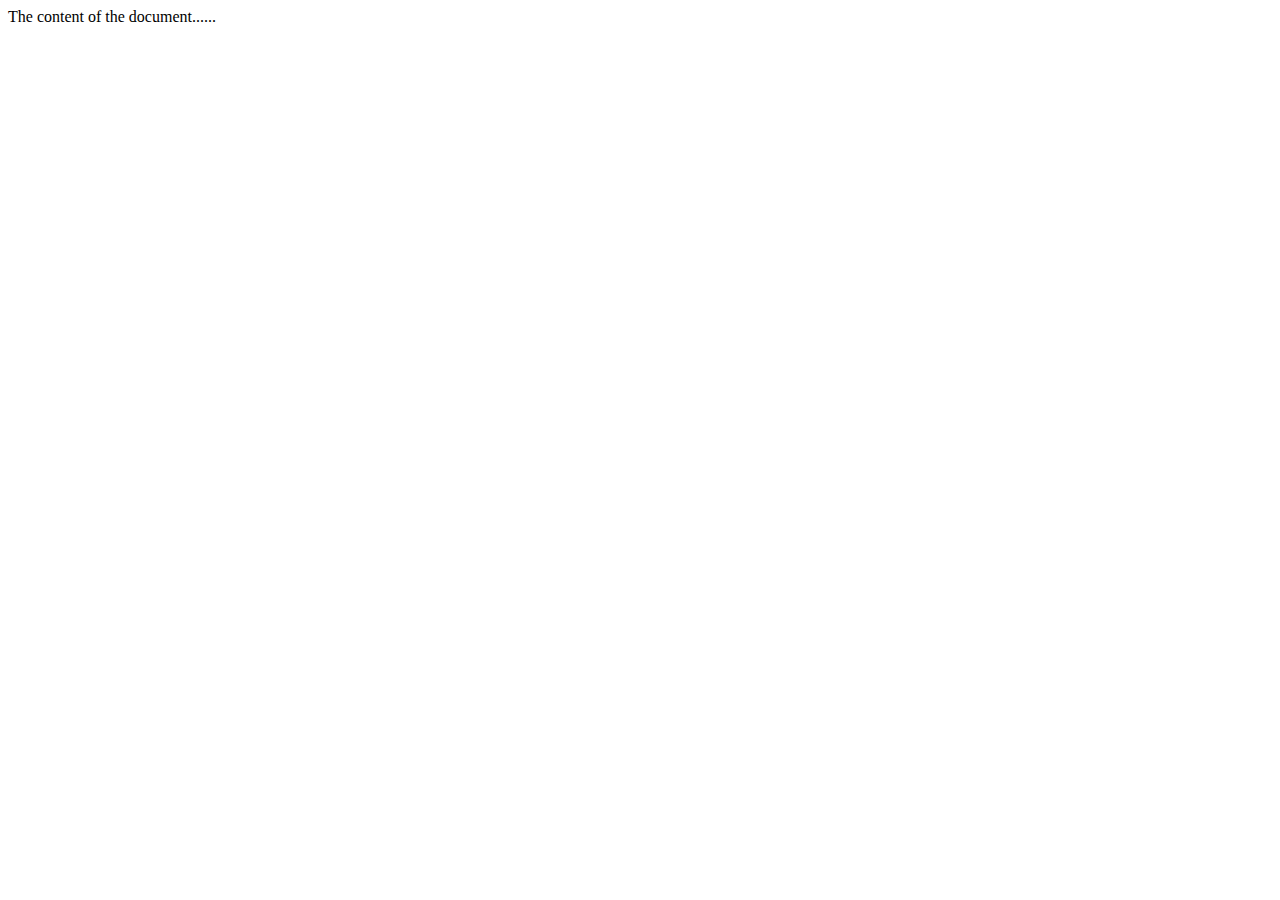
==== index.html @ 7baa1ba3 "initial commit testing" ====
<!DOCTYPE html>
<html>
<head>
  <title>Howard's Donuts & Deli | Under Construction</title>
</head>

<link href="https://cdn.jsdelivr.net/npm/bootstrap@5.0.0-beta3/dist/css/bootstrap.min.css" rel="stylesheet" integrity="sha384-eOJMYsd53ii+scO/bJGFsiCZc+5NDVN2yr8+0RDqr0Ql0h+rP48ckxlpbzKgwra6" crossorigin="anonymous">

<body>

The content of the document......

</body>
</html>
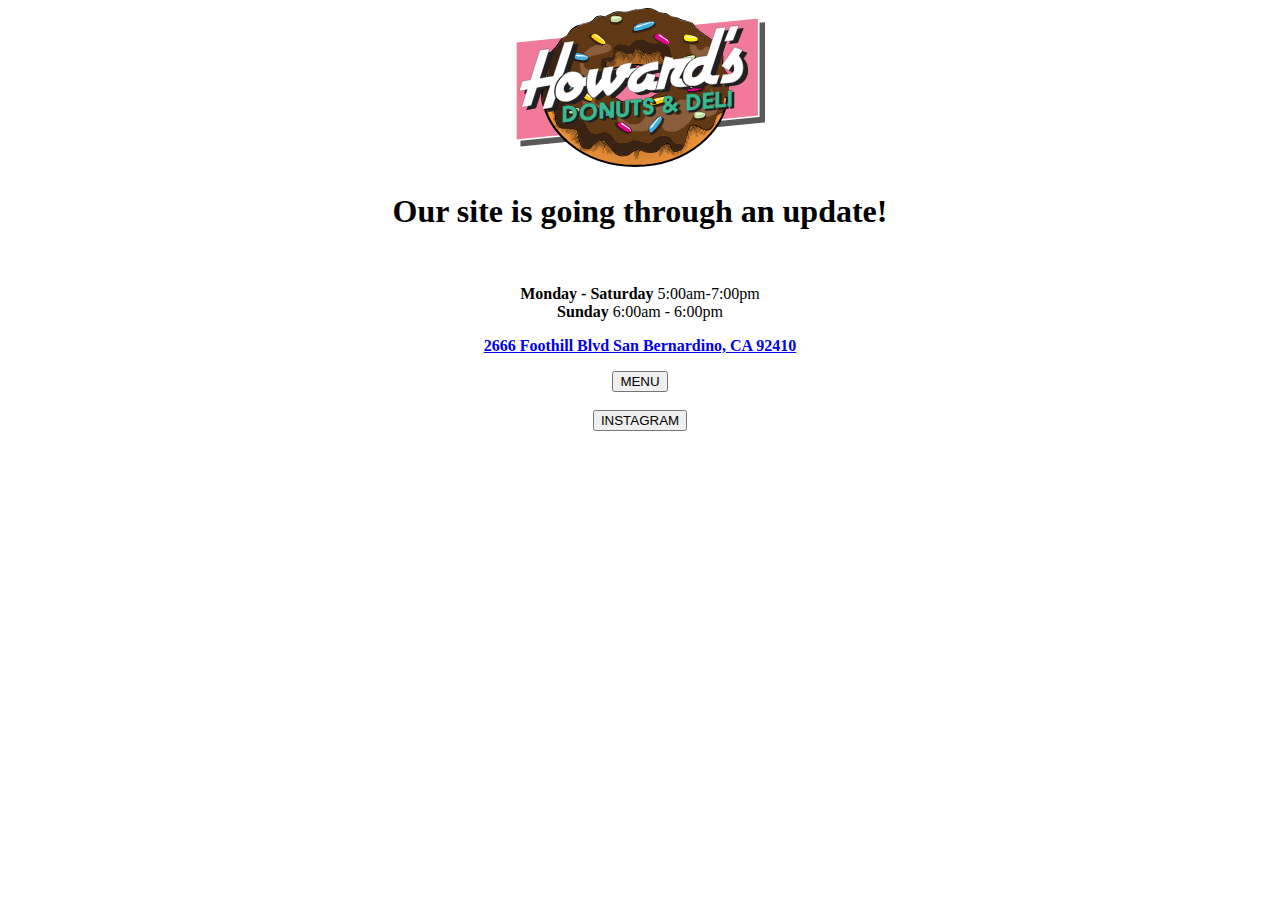
==== commit 0067c33e: "update address link" ====
--- a/index.html
+++ b/index.html
@@ -6,9 +6,28 @@
 
 <link href="https://cdn.jsdelivr.net/npm/bootstrap@5.0.0-beta3/dist/css/bootstrap.min.css" rel="stylesheet" integrity="sha384-eOJMYsd53ii+scO/bJGFsiCZc+5NDVN2yr8+0RDqr0Ql0h+rP48ckxlpbzKgwra6" crossorigin="anonymous">
 
+<style>
+  .splash {
+    text-align: center;
+  }
+</style>
+
 <body>
-
-The content of the document......
+  <div class="container">
+    <div class="row justify-content-center">
+      <div class="col-lg-12 splash">
+        <div><img src="logo.svg" width="250"></div>
+        <h1>Our site is going through an update!</h1>
+        <br/>
+        <p><strong>Monday - Saturday</strong> 5:00am-7:00pm<br/>
+          <strong>Sunday</strong> 6:00am - 6:00pm</p>
+        <a href="https://goo.gl/maps/qXYQBHo22Kcp5dLM7" target="_blank"><p><strong>2666 Foothill Blvd</strong>
+        <strong>San Bernardino, CA 92410</strong></p></a>
+        <a href="/menu"><button class="menu" href="/menu">MENU</button></a><br/><br/>
+        <a href="https://www.instagram.com/howardsdonutsdeli/" target="_blank"><button class="instagram">INSTAGRAM</button></a>
+      </div>
+    </div>
+  </div>
 
 </body>
 </html>
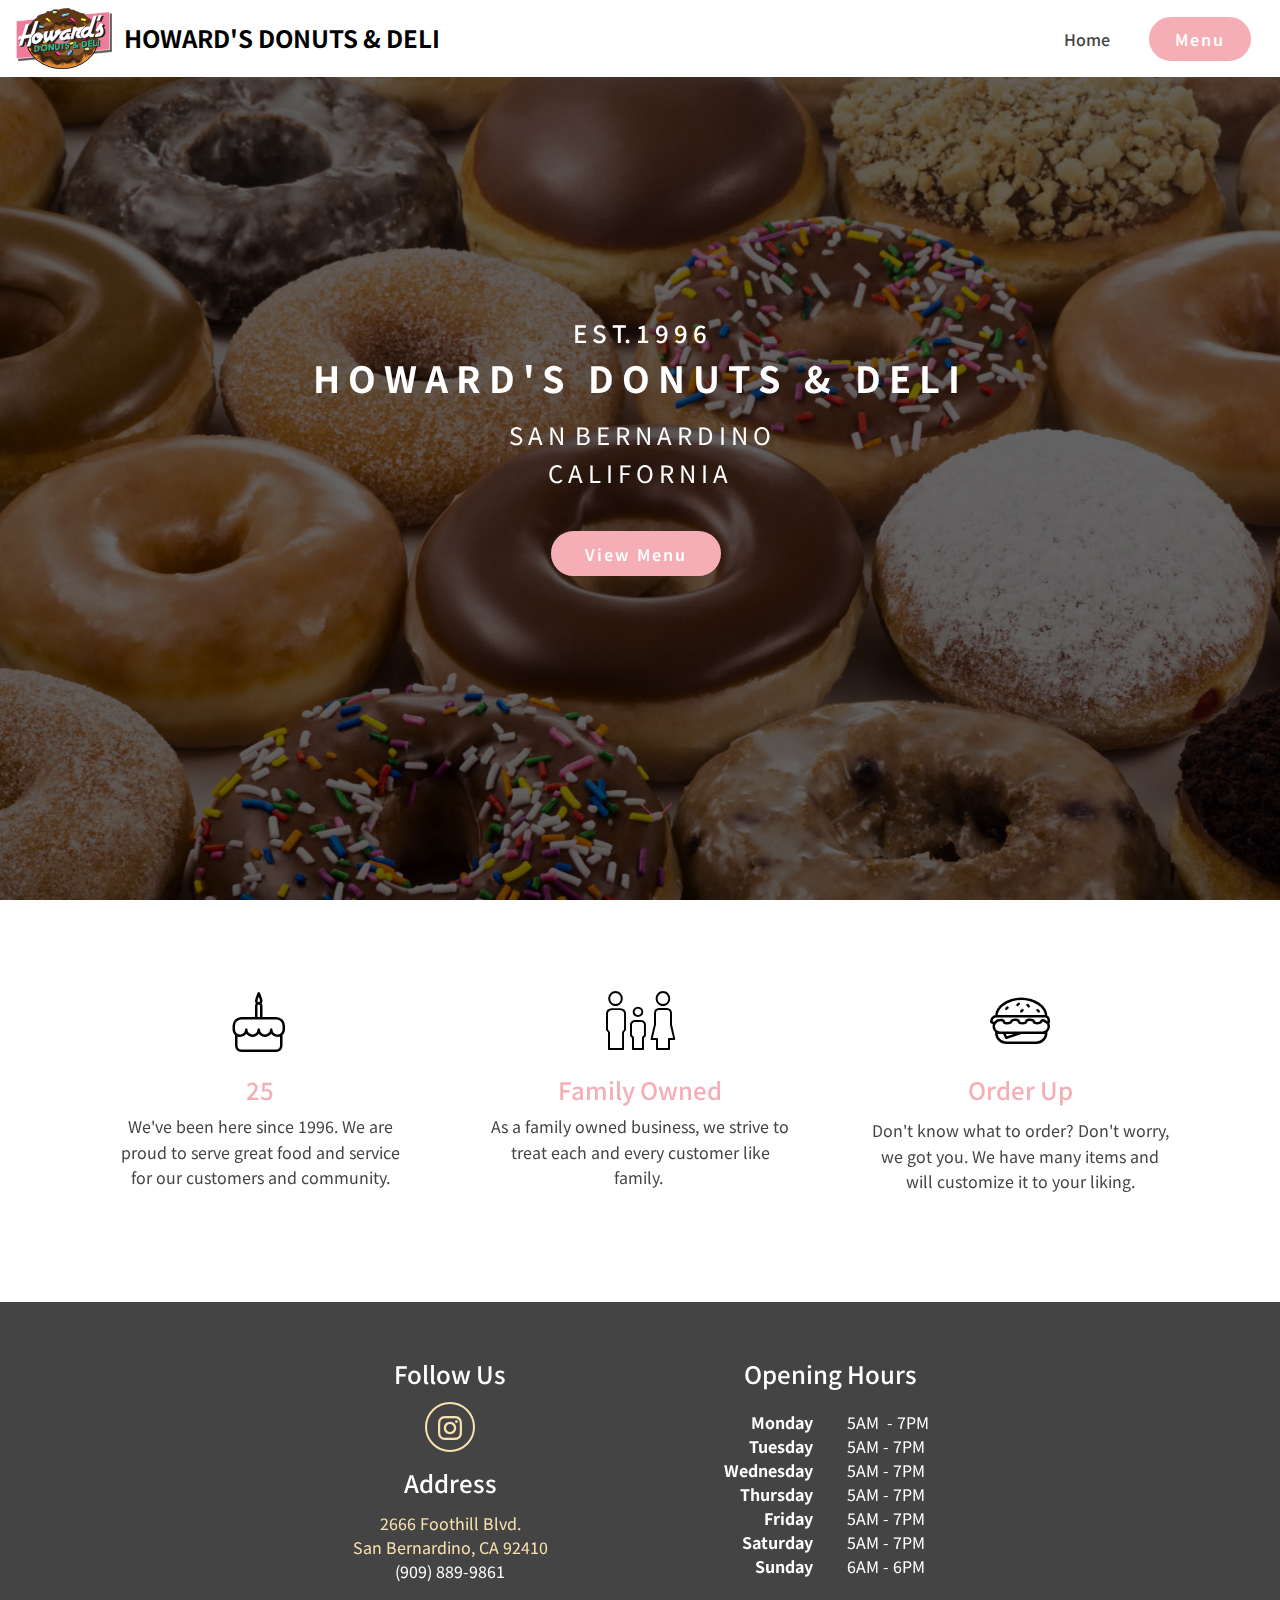
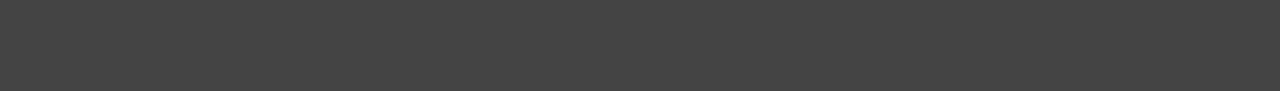
==== commit 38d357e3: "new site update" ====
--- a/index.html
+++ b/index.html
@@ -1,33 +1,224 @@
 <!DOCTYPE html>
-<html>
+<html  >
 <head>
-  <title>Howard's Donuts & Deli | Under Construction</title>
+  
+  <meta charset="UTF-8">
+  <meta http-equiv="X-UA-Compatible" content="IE=edge">
+  
+  <meta name="twitter:card" content="summary_large_image"/>
+  <meta name="twitter:image:src" content="assets/images/index-meta.svg">
+  <meta property="og:image" content="assets/images/index-meta.svg">
+  <meta name="twitter:title" content="Home">
+  <meta name="viewport" content="width=device-width, initial-scale=1, minimum-scale=1">
+  <link rel="shortcut icon" href="assets/images/logo-redesign.svg" type="image/x-icon">
+  <meta name="description" content="">
+  
+  
+  <title>Home</title>
+  <link rel="stylesheet" href="assets/web/assets/mobirise-icons/mobirise-icons.css">
+  <link rel="stylesheet" href="assets/icons-mind/style.css">
+  <link rel="stylesheet" href="assets/icon54/style.css">
+  <link rel="stylesheet" href="assets/icon54-v4/style.css">
+  <link rel="stylesheet" href="assets/tether/tether.min.css">
+  <link rel="stylesheet" href="assets/bootstrap/css/bootstrap.min.css">
+  <link rel="stylesheet" href="assets/bootstrap/css/bootstrap-grid.min.css">
+  <link rel="stylesheet" href="assets/bootstrap/css/bootstrap-reboot.min.css">
+  <link rel="stylesheet" href="assets/dropdown/css/style.css">
+  <link rel="stylesheet" href="assets/socicon/css/styles.css">
+  <link rel="stylesheet" href="assets/theme/css/style.css">
+  <link rel="preload" href="https://fonts.googleapis.com/css?family=Noto+Sans+JP:100,300,400,500,700,900&display=swap" as="style" onload="this.onload=null;this.rel='stylesheet'">
+  <noscript><link rel="stylesheet" href="https://fonts.googleapis.com/css?family=Noto+Sans+JP:100,300,400,500,700,900&display=swap"></noscript>
+  <link rel="preload" as="style" href="assets/mobirise/css/mbr-additional.css"><link rel="stylesheet" href="assets/mobirise/css/mbr-additional.css" type="text/css">
+  
+  
+  
+  
 </head>
-
-<link href="https://cdn.jsdelivr.net/npm/bootstrap@5.0.0-beta3/dist/css/bootstrap.min.css" rel="stylesheet" integrity="sha384-eOJMYsd53ii+scO/bJGFsiCZc+5NDVN2yr8+0RDqr0Ql0h+rP48ckxlpbzKgwra6" crossorigin="anonymous">
-
-<style>
-  .splash {
-    text-align: center;
-  }
-</style>
-
 <body>
-  <div class="container">
-    <div class="row justify-content-center">
-      <div class="col-lg-12 splash">
-        <div><img src="logo.svg" width="250"></div>
-        <h1>Our site is going through an update!</h1>
-        <br/>
-        <p><strong>Monday - Saturday</strong> 5:00am-7:00pm<br/>
-          <strong>Sunday</strong> 6:00am - 6:00pm</p>
-        <a href="https://goo.gl/maps/qXYQBHo22Kcp5dLM7" target="_blank"><p><strong>2666 Foothill Blvd</strong>
-        <strong>San Bernardino, CA 92410</strong></p></a>
-        <a href="/menu"><button class="menu" href="/menu">MENU</button></a><br/><br/>
-        <a href="https://www.instagram.com/howardsdonutsdeli/" target="_blank"><button class="instagram">INSTAGRAM</button></a>
+  
+  <section class="menu cid-svVYgvKN3f" once="menu" id="menu3-8">
+
+    
+    
+
+    <nav class="navbar navbar-dropdown navbar-fixed-top navbar-expand-lg">
+        <div class="navbar-brand">
+            <span class="navbar-logo">
+                
+                    <img src="assets/images/logo-redesign.svg" alt="Howard's Donuts &amp; Deli" style="height: 3.8rem;">
+                
+            </span>
+            <span class="navbar-caption-wrap"><a class="navbar-caption text-black display-5" href="#">HOWARD'S DONUTS &amp; DELI</a></span>
+        </div>
+        <button class="navbar-toggler" type="button" data-toggle="collapse" data-target="#navbarSupportedContent" aria-controls="navbarNavAltMarkup" aria-expanded="false" aria-label="Toggle navigation">
+            <div class="hamburger">
+                <span></span>
+                <span></span>
+                <span></span>
+                <span></span>
+            </div>
+        </button>
+      <div class="collapse navbar-collapse" id="navbarSupportedContent">
+            <ul class="navbar-nav nav-dropdown" data-app-modern-menu="true"><li class="nav-item">
+                    <a class="nav-link link text-danger display-4" href="index.html">Home</a>
+                </li></ul>
+            
+            <div class="navbar-buttons mbr-section-btn"><a class="btn btn-sm btn-secondary display-7" href="menu.html">Menu</a></div>
       </div>
-    </div>
-  </div>
-
+    </nav>
+</section>
+
+<section class="header2 cid-svVXpDPGCW mbr-fullscreen mbr-parallax-background" id="header2-0">
+
+    
+
+    <div class="mbr-overlay" style="opacity: 0.6;">
+    </div>
+
+    <div class="container">
+        <div class="row justify-content-center">
+            <div class="media-container-column mbr-black col-md-10">
+                <h2 class="mbr-section-subtitle align-center mbr-fonts-style display-5">E S T.  1 9 9 6</h2>
+                <h1 class="mbr-section-title align-center pb-2 mbr-fonts-style mbr-bold display-1">HOWARD'S DONUTS &amp; DELI</h1>
+                
+                <p class="mbr-text align-center pb-3 mbr-fonts-style display-5">S A N&nbsp; B E R N A R D I N O <br>C A L I F O R N I A&nbsp;</p>
+                <div class="mbr-section-btn align-center"><a class="btn btn-md btn-secondary display-4" href="menu.html">View Menu</a></div>
+            </div>
+        </div>
+    </div>
+    <div class="mbr-arrow hidden-sm-down" aria-hidden="true">
+        <a href="#next">
+            <i class="mbri-arrow-down mbr-iconfont"></i>
+        </a>
+    </div>
+</section>
+
+<section class="features7 cid-svVXx9VW42" id="features7-1">
+    
+    
+
+    
+    <div class="container">
+        <div class="row justify-content-center">
+            <div class="card p-3 col-sm-12 col-md-6 align-center col-lg-4">
+                <div class="mx-4">
+                    <div class="card-img pb-4">
+                        <span class="mbr-iconfont icon54-v4-birthday-cake-1"></span>
+                    </div>
+                    <div class="card-box">
+                        <h4 class="card-title mbr-fonts-style display-5">
+                            25</h4>
+                        <p class="mbr-text mbr-fonts-style display-7">We've been here since 1996. We are proud to serve great food and service for our customers and community.</p>
+                    </div>
+                </div>
+            </div>
+
+            <div class="card p-3 col-sm-12 col-md-6 align-center col-lg-4">
+                <div class="mx-4">
+                    <div class="card-img pb-4">
+                        <span class="mbr-iconfont imind-family-sign"></span>
+                    </div>
+                    <div class="card-box">
+                        <h4 class="card-title mbr-fonts-style display-5">
+                            Family Owned</h4>
+                        <p class="mbr-text mbr-fonts-style display-7">
+                           As a family owned business, we strive to treat each and every customer like family.&nbsp;</p>
+                    </div>
+                </div>
+            </div>
+
+            <div class="card p-3 col-sm-12 col-md-6 align-center col-lg-4">
+                <div class="mx-4">
+                    <div class="card-img pb-4">
+                        <span class="mbr-iconfont icon54-v1-hamburger"></span>
+                    </div>
+                    <div class="card-box">
+                        <h4 class="card-title mbr-fonts-style display-5"><p>Order Up</p></h4>
+                        <p class="mbr-text mbr-fonts-style display-7">Don't know what to order? Don't worry, we got you. We have many items and will customize it to your liking.</p>
+                    </div>
+                </div>
+            </div>
+
+            
+
+            
+
+            
+        </div>
+    </div>
+</section>
+
+<section class="cid-sX5WDbgzDq" id="footer4-h">
+
+    
+
+    
+
+    <div class="container">
+        <div class="row content justify-content-center align-items-start mbr-white">
+            <div class="col-12 col-md-6 col-lg-4 pb-3">
+                
+                <div class="social-list pb-3 align-center">
+                    <h3 class="follow-title mbr-fonts-style pb-2 align-center display-5">Follow Us</h3>
+                    <div class="soc-item">
+                        <a href="https://instagram.com/howardsdonutsdeli" target="_blank">
+                            <span class="mbr-iconfont mbr-iconfont-social socicon-instagram socicon"></span>
+                        </a>
+                    </div>
+                    
+                    
+                    
+                    
+                    
+                </div>
+                <div class="address">
+                    <h3 class="address-title mbr-fonts-style pb-2 align-center display-5">Address</h3>
+                    <p class="address-block mbr-fonts-style pb-3 align-center display-7"><a href="https://goo.gl/maps/SQbkkwFBY4kdre4r8" class="text-primary" target="_blank">2666 Foothill Blvd.
+</a><br><a href="https://goo.gl/maps/SQbkkwFBY4kdre4r8" class="text-primary" target="_blank">San Bernardino, CA 92410</a><br>(909) 889-9861</p>
+                </div>
+                
+            </div>
+            <div class="col-sm-12 col-md-6 col-lg-5 col-xl-4 opening-hours pb-3 align-center">
+                <h3 class="opening-hours-title pb-3 mbr-fonts-style align-center display-5">
+                    Opening Hours
+                </h3>
+                <div class="col-5 days-column mbr-fonts-style mbr-bold align-right display-7">
+                    <span>Monday</span>
+                    <span>Tuesday</span>
+                    <span>Wednesday</span>
+                    <span>Thursday</span>
+                    <span>Friday</span>
+                    <span>Saturday</span>
+                    <span>Sunday</span>
+                </div>
+                <div class="col-5 hours-column mbr-fonts-style align-left display-7">
+                    <span>5AM&nbsp; - 7PM</span>
+                    <span><span style="font-size: 1rem; display: inline !important;">5AM  - 7PM
+</span></span><span><span style="font-size: 1rem; display: inline !important;">5AM  - 7PM
+</span></span><span><span style="font-size: 1rem; display: inline !important;">5AM  - 7PM
+</span></span><span><span style="font-size: 1rem; display: inline !important;">5AM  - 7PM</span><br></span><span><span style="font-size: 1rem; display: inline !important;">5AM  - 7PM
+</span></span><span>6AM  - 6PM</span>
+                </div>
+            </div>
+            
+        </div>
+    </div>
+</section>
+
+
+<script src="assets/web/assets/jquery/jquery.min.js"></script>
+  <script src="assets/popper/popper.min.js"></script>
+  <script src="assets/tether/tether.min.js"></script>
+  <script src="assets/bootstrap/js/bootstrap.min.js"></script>
+  <script src="assets/smoothscroll/smooth-scroll.js"></script>
+  <script src="assets/parallax/jarallax.min.js"></script>
+  <script src="assets/dropdown/js/nav-dropdown.js"></script>
+  <script src="assets/dropdown/js/navbar-dropdown.js"></script>
+  <script src="assets/touch-swipe/jquery.touch-swipe.min.js"></script>
+  <script src="assets/theme/js/script.js"></script>
+  <script src="assets/formoid/formoid.min.js"></script>
+  
+  
+  
 </body>
-</html>
+</html>--- a/assets/web/assets/mobirise-icons/mobirise-icons.css
+++ b/assets/web/assets/mobirise-icons/mobirise-icons.css
@@ -0,0 +1,477 @@
+@font-face {
+  font-family: 'MobiriseIcons';
+  src:  url('mobirise-icons.eot?spat4u');
+  src:  url('mobirise-icons.eot?spat4u#iefix') format('embedded-opentype'),
+    url('mobirise-icons.ttf?spat4u') format('truetype'),
+    url('mobirise-icons.woff?spat4u') format('woff'),
+    url('mobirise-icons.svg?spat4u#MobiriseIcons') format('svg');
+  font-weight: normal;
+  font-style: normal;
+  font-display: swap;
+}
+
+[class^="mbri-"], [class*=" mbri-"] {
+  /* use !important to prevent issues with browser extensions that change fonts */
+  font-family: MobiriseIcons !important;
+  speak: none;
+  font-style: normal;
+  font-weight: normal;
+  font-variant: normal;
+  text-transform: none;
+  line-height: 1;
+
+  /* Better Font Rendering =========== */
+  -webkit-font-smoothing: antialiased;
+  -moz-osx-font-smoothing: grayscale;
+}
+
+.mbri-add-submenu:before {
+  content: "\e900";
+}
+.mbri-alert:before {
+  content: "\e901";
+}
+.mbri-align-center:before {
+  content: "\e902";
+}
+.mbri-align-justify:before {
+  content: "\e903";
+}
+.mbri-align-left:before {
+  content: "\e904";
+}
+.mbri-align-right:before {
+  content: "\e905";
+}
+.mbri-android:before {
+  content: "\e906";
+}
+.mbri-apple:before {
+  content: "\e907";
+}
+.mbri-arrow-down:before {
+  content: "\e908";
+}
+.mbri-arrow-next:before {
+  content: "\e909";
+}
+.mbri-arrow-prev:before {
+  content: "\e90a";
+}
+.mbri-arrow-up:before {
+  content: "\e90b";
+}
+.mbri-bold:before {
+  content: "\e90c";
+}
+.mbri-bookmark:before {
+  content: "\e90d";
+}
+.mbri-bootstrap:before {
+  content: "\e90e";
+}
+.mbri-briefcase:before {
+  content: "\e90f";
+}
+.mbri-browse:before {
+  content: "\e910";
+}
+.mbri-bulleted-list:before {
+  content: "\e911";
+}
+.mbri-calendar:before {
+  content: "\e912";
+}
+.mbri-camera:before {
+  content: "\e913";
+}
+.mbri-cart-add:before {
+  content: "\e914";
+}
+.mbri-cart-full:before {
+  content: "\e915";
+}
+.mbri-cash:before {
+  content: "\e916";
+}
+.mbri-change-style:before {
+  content: "\e917";
+}
+.mbri-chat:before {
+  content: "\e918";
+}
+.mbri-clock:before {
+  content: "\e919";
+}
+.mbri-close:before {
+  content: "\e91a";
+}
+.mbri-cloud:before {
+  content: "\e91b";
+}
+.mbri-code:before {
+  content: "\e91c";
+}
+.mbri-contact-form:before {
+  content: "\e91d";
+}
+.mbri-credit-card:before {
+  content: "\e91e";
+}
+.mbri-cursor-click:before {
+  content: "\e91f";
+}
+.mbri-cust-feedback:before {
+  content: "\e920";
+}
+.mbri-database:before {
+  content: "\e921";
+}
+.mbri-delivery:before {
+  content: "\e922";
+}
+.mbri-desktop:before {
+  content: "\e923";
+}
+.mbri-devices:before {
+  content: "\e924";
+}
+.mbri-down:before {
+  content: "\e925";
+}
+.mbri-download:before {
+  content: "\e989";
+}
+.mbri-drag-n-drop:before {
+  content: "\e927";
+}
+.mbri-drag-n-drop2:before {
+  content: "\e928";
+}
+.mbri-edit:before {
+  content: "\e929";
+}
+.mbri-edit2:before {
+  content: "\e92a";
+}
+.mbri-error:before {
+  content: "\e92b";
+}
+.mbri-extension:before {
+  content: "\e92c";
+}
+.mbri-features:before {
+  content: "\e92d";
+}
+.mbri-file:before {
+  content: "\e92e";
+}
+.mbri-flag:before {
+  content: "\e92f";
+}
+.mbri-folder:before {
+  content: "\e930";
+}
+.mbri-gift:before {
+  content: "\e931";
+}
+.mbri-github:before {
+  content: "\e932";
+}
+.mbri-globe:before {
+  content: "\e933";
+}
+.mbri-globe-2:before {
+  content: "\e934";
+}
+.mbri-growing-chart:before {
+  content: "\e935";
+}
+.mbri-hearth:before {
+  content: "\e936";
+}
+.mbri-help:before {
+  content: "\e937";
+}
+.mbri-home:before {
+  content: "\e938";
+}
+.mbri-hot-cup:before {
+  content: "\e939";
+}
+.mbri-idea:before {
+  content: "\e93a";
+}
+.mbri-image-gallery:before {
+  content: "\e93b";
+}
+.mbri-image-slider:before {
+  content: "\e93c";
+}
+.mbri-info:before {
+  content: "\e93d";
+}
+.mbri-italic:before {
+  content: "\e93e";
+}
+.mbri-key:before {
+  content: "\e93f";
+}
+.mbri-laptop:before {
+  content: "\e940";
+}
+.mbri-layers:before {
+  content: "\e941";
+}
+.mbri-left-right:before {
+  content: "\e942";
+}
+.mbri-left:before {
+  content: "\e943";
+}
+.mbri-letter:before {
+  content: "\e944";
+}
+.mbri-like:before {
+  content: "\e945";
+}
+.mbri-link:before {
+  content: "\e946";
+}
+.mbri-lock:before {
+  content: "\e947";
+}
+.mbri-login:before {
+  content: "\e948";
+}
+.mbri-logout:before {
+  content: "\e949";
+}
+.mbri-magic-stick:before {
+  content: "\e94a";
+}
+.mbri-map-pin:before {
+  content: "\e94b";
+}
+.mbri-menu:before {
+  content: "\e94c";
+}
+.mbri-mobile:before {
+  content: "\e94d";
+}
+.mbri-mobile2:before {
+  content: "\e94e";
+}
+.mbri-mobirise:before {
+  content: "\e94f";
+}
+.mbri-more-horizontal:before {
+  content: "\e950";
+}
+.mbri-more-vertical:before {
+  content: "\e951";
+}
+.mbri-music:before {
+  content: "\e952";
+}
+.mbri-new-file:before {
+  content: "\e953";
+}
+.mbri-numbered-list:before {
+  content: "\e954";
+}
+.mbri-opened-folder:before {
+  content: "\e955";
+}
+.mbri-pages:before {
+  content: "\e956";
+}
+.mbri-paper-plane:before {
+  content: "\e957";
+}
+.mbri-paperclip:before {
+  content: "\e958";
+}
+.mbri-photo:before {
+  content: "\e959";
+}
+.mbri-photos:before {
+  content: "\e95a";
+}
+.mbri-pin:before {
+  content: "\e95b";
+}
+.mbri-play:before {
+  content: "\e95c";
+}
+.mbri-plus:before {
+  content: "\e95d";
+}
+.mbri-preview:before {
+  content: "\e95e";
+}
+.mbri-print:before {
+  content: "\e95f";
+}
+.mbri-protect:before {
+  content: "\e960";
+}
+.mbri-question:before {
+  content: "\e961";
+}
+.mbri-quote-left:before {
+  content: "\e962";
+}
+.mbri-quote-right:before {
+  content: "\e963";
+}
+.mbri-refresh:before {
+  content: "\e964";
+}
+.mbri-responsive:before {
+  content: "\e965";
+}
+.mbri-right:before {
+  content: "\e966";
+}
+.mbri-rocket:before {
+  content: "\e967";
+}
+.mbri-sad-face:before {
+  content: "\e968";
+}
+.mbri-sale:before {
+  content: "\e969";
+}
+.mbri-save:before {
+  content: "\e96a";
+}
+.mbri-search:before {
+  content: "\e96b";
+}
+.mbri-setting:before {
+  content: "\e96c";
+}
+.mbri-setting2:before {
+  content: "\e96d";
+}
+.mbri-setting3:before {
+  content: "\e96e";
+}
+.mbri-share:before {
+  content: "\e96f";
+}
+.mbri-shopping-bag:before {
+  content: "\e970";
+}
+.mbri-shopping-basket:before {
+  content: "\e971";
+}
+.mbri-shopping-cart:before {
+  content: "\e972";
+}
+.mbri-sites:before {
+  content: "\e973";
+}
+.mbri-smile-face:before {
+  content: "\e974";
+}
+.mbri-speed:before {
+  content: "\e975";
+}
+.mbri-star:before {
+  content: "\e976";
+}
+.mbri-success:before {
+  content: "\e977";
+}
+.mbri-sun:before {
+  content: "\e978";
+}
+.mbri-sun2:before {
+  content: "\e979";
+}
+.mbri-tablet:before {
+  content: "\e97a";
+}
+.mbri-tablet-vertical:before {
+  content: "\e97b";
+}
+.mbri-target:before {
+  content: "\e97c";
+}
+.mbri-timer:before {
+  content: "\e97d";
+}
+.mbri-to-ftp:before {
+  content: "\e97e";
+}
+.mbri-to-local-drive:before {
+  content: "\e97f";
+}
+.mbri-touch-swipe:before {
+  content: "\e980";
+}
+.mbri-touch:before {
+  content: "\e981";
+}
+.mbri-trash:before {
+  content: "\e982";
+}
+.mbri-underline:before {
+  content: "\e983";
+}
+.mbri-unlink:before {
+  content: "\e984";
+}
+.mbri-unlock:before {
+  content: "\e985";
+}
+.mbri-up-down:before {
+  content: "\e986";
+}
+.mbri-up:before {
+  content: "\e987";
+}
+.mbri-update:before {
+  content: "\e988";
+}
+.mbri-upload:before {
+ content: "\e926"; 
+}
+.mbri-user:before {
+  content: "\e98a";
+}
+.mbri-user2:before {
+  content: "\e98b";
+}
+.mbri-users:before {
+  content: "\e98c";
+}
+.mbri-video:before {
+  content: "\e98d";
+}
+.mbri-video-play:before {
+  content: "\e98e";
+}
+.mbri-watch:before {
+  content: "\e98f";
+}
+.mbri-website-theme:before {
+  content: "\e990";
+}
+.mbri-wifi:before {
+  content: "\e991";
+}
+.mbri-windows:before {
+  content: "\e992";
+}
+.mbri-zoom-out:before {
+  content: "\e993";
+}
+.mbri-redo:before {
+  content: "\e994";
+}
+.mbri-undo:before {
+  content: "\e995";
+}
--- a/assets/icons-mind/style.css
+++ b/assets/icons-mind/style.css
@@ -0,0 +1,6283 @@
+@font-face {
+	font-family: 'iconsMind';
+	src:url('fonts/icon-mind.eot?-rdmvgc');
+	src:url('fonts/icons-mind.eot?#iefix-rdmvgc') format('embedded-opentype'),
+		url('fonts/icons-mind.woff?-rdmvgc') format('woff'),
+		url('fonts/icons-mind.ttf?-rdmvgc') format('truetype'),
+		url('fonts/icons-mind.svg?-rdmvgc#icons-mind') format('svg');
+	font-weight: normal;
+	font-style: normal;
+}
+
+[class^="imind-"], [class*=" imind-"] {
+	font-family: 'iconsMind' !important;
+	speak: none;
+	font-style: normal;
+	font-weight: normal;
+	font-variant: normal;
+	text-transform: none;
+	line-height: 1;
+
+	/* Better Font Rendering =========== */
+	-webkit-font-smoothing: antialiased;
+	-moz-osx-font-smoothing: grayscale;
+}
+
+.imind-a-z:before {
+	content: "\e600";
+}
+.imind-aa:before {
+	content: "\e601";
+}
+.imind-add-bag:before {
+	content: "\e602";
+}
+.imind-add-basket:before {
+	content: "\e603";
+}
+.imind-add-cart:before {
+	content: "\e604";
+}
+.imind-add-file:before {
+	content: "\e605";
+}
+.imind-add-spaceafterparagraph:before {
+	content: "\e606";
+}
+.imind-add-spacebeforeparagraph:before {
+	content: "\e607";
+}
+.imind-add-user:before {
+	content: "\e608";
+}
+.imind-add-userstar:before {
+	content: "\e609";
+}
+.imind-add-window:before {
+	content: "\e60a";
+}
+.imind-add:before {
+	content: "\e60b";
+}
+.imind-address-book:before {
+	content: "\e60c";
+}
+.imind-address-book2:before {
+	content: "\e60d";
+}
+.imind-administrator:before {
+	content: "\e60e";
+}
+.imind-aerobics-2:before {
+	content: "\e60f";
+}
+.imind-aerobics-3:before {
+	content: "\e610";
+}
+.imind-aerobics:before {
+	content: "\e611";
+}
+.imind-affiliate:before {
+	content: "\e612";
+}
+.imind-aim:before {
+	content: "\e613";
+}
+.imind-air-balloon:before {
+	content: "\e614";
+}
+.imind-airbrush:before {
+	content: "\e615";
+}
+.imind-airship:before {
+	content: "\e616";
+}
+.imind-alarm-clock:before {
+	content: "\e617";
+}
+.imind-alarm-clock2:before {
+	content: "\e618";
+}
+.imind-alarm:before {
+	content: "\e619";
+}
+.imind-alien-2:before {
+	content: "\e61a";
+}
+.imind-alien:before {
+	content: "\e61b";
+}
+.imind-aligator:before {
+	content: "\e61c";
+}
+.imind-align-center:before {
+	content: "\e61d";
+}
+.imind-align-justifyall:before {
+	content: "\e61e";
+}
+.imind-align-justifycenter:before {
+	content: "\e61f";
+}
+.imind-align-justifyleft:before {
+	content: "\e620";
+}
+.imind-align-justifyright:before {
+	content: "\e621";
+}
+.imind-align-left:before {
+	content: "\e622";
+}
+.imind-align-right:before {
+	content: "\e623";
+}
+.imind-alpha:before {
+	content: "\e624";
+}
+.imind-ambulance:before {
+	content: "\e625";
+}
+.imind-amx:before {
+	content: "\e626";
+}
+.imind-anchor-2:before {
+	content: "\e627";
+}
+.imind-anchor:before {
+	content: "\e628";
+}
+.imind-android-store:before {
+	content: "\e629";
+}
+.imind-android:before {
+	content: "\e62a";
+}
+.imind-angel-smiley:before {
+	content: "\e62b";
+}
+.imind-angel:before {
+	content: "\e62c";
+}
+.imind-angry:before {
+	content: "\e62d";
+}
+.imind-apple-bite:before {
+	content: "\e62e";
+}
+.imind-apple-store:before {
+	content: "\e62f";
+}
+.imind-apple:before {
+	content: "\e630";
+}
+.imind-approved-window:before {
+	content: "\e631";
+}
+.imind-aquarius-2:before {
+	content: "\e632";
+}
+.imind-aquarius:before {
+	content: "\e633";
+}
+.imind-archery-2:before {
+	content: "\e634";
+}
+.imind-archery:before {
+	content: "\e635";
+}
+.imind-argentina:before {
+	content: "\e636";
+}
+.imind-aries-2:before {
+	content: "\e637";
+}
+.imind-aries:before {
+	content: "\e638";
+}
+.imind-army-key:before {
+	content: "\e639";
+}
+.imind-arrow-around:before {
+	content: "\e63a";
+}
+.imind-arrow-back3:before {
+	content: "\e63b";
+}
+.imind-arrow-back:before {
+	content: "\e63c";
+}
+.imind-arrow-back2:before {
+	content: "\e63d";
+}
+.imind-arrow-barrier:before {
+	content: "\e63e";
+}
+.imind-arrow-circle:before {
+	content: "\e63f";
+}
+.imind-arrow-cross:before {
+	content: "\e640";
+}
+.imind-arrow-down:before {
+	content: "\e641";
+}
+.imind-arrow-down2:before {
+	content: "\e642";
+}
+.imind-arrow-down3:before {
+	content: "\e643";
+}
+.imind-arrow-downincircle:before {
+	content: "\e644";
+}
+.imind-arrow-fork:before {
+	content: "\e645";
+}
+.imind-arrow-forward:before {
+	content: "\e646";
+}
+.imind-arrow-forward2:before {
+	content: "\e647";
+}
+.imind-arrow-from:before {
+	content: "\e648";
+}
+.imind-arrow-inside:before {
+	content: "\e649";
+}
+.imind-arrow-inside45:before {
+	content: "\e64a";
+}
+.imind-arrow-insidegap:before {
+	content: "\e64b";
+}
+.imind-arrow-insidegap45:before {
+	content: "\e64c";
+}
+.imind-arrow-into:before {
+	content: "\e64d";
+}
+.imind-arrow-join:before {
+	content: "\e64e";
+}
+.imind-arrow-junction:before {
+	content: "\e64f";
+}
+.imind-arrow-left:before {
+	content: "\e650";
+}
+.imind-arrow-left2:before {
+	content: "\e651";
+}
+.imind-arrow-leftincircle:before {
+	content: "\e652";
+}
+.imind-arrow-loop:before {
+	content: "\e653";
+}
+.imind-arrow-merge:before {
+	content: "\e654";
+}
+.imind-arrow-mix:before {
+	content: "\e655";
+}
+.imind-arrow-next:before {
+	content: "\e656";
+}
+.imind-arrow-outleft:before {
+	content: "\e657";
+}
+.imind-arrow-outright:before {
+	content: "\e658";
+}
+.imind-arrow-outside:before {
+	content: "\e659";
+}
+.imind-arrow-outside45:before {
+	content: "\e65a";
+}
+.imind-arrow-outsidegap:before {
+	content: "\e65b";
+}
+.imind-arrow-outsidegap45:before {
+	content: "\e65c";
+}
+.imind-arrow-over:before {
+	content: "\e65d";
+}
+.imind-arrow-refresh:before {
+	content: "\e65e";
+}
+.imind-arrow-refresh2:before {
+	content: "\e65f";
+}
+.imind-arrow-right:before {
+	content: "\e660";
+}
+.imind-arrow-right2:before {
+	content: "\e661";
+}
+.imind-arrow-rightincircle:before {
+	content: "\e662";
+}
+.imind-arrow-shuffle:before {
+	content: "\e663";
+}
+.imind-arrow-squiggly:before {
+	content: "\e664";
+}
+.imind-arrow-through:before {
+	content: "\e665";
+}
+.imind-arrow-to:before {
+	content: "\e666";
+}
+.imind-arrow-turnleft:before {
+	content: "\e667";
+}
+.imind-arrow-turnright:before {
+	content: "\e668";
+}
+.imind-arrow-up:before {
+	content: "\e669";
+}
+.imind-arrow-up2:before {
+	content: "\e66a";
+}
+.imind-arrow-up3:before {
+	content: "\e66b";
+}
+.imind-arrow-upincircle:before {
+	content: "\e66c";
+}
+.imind-arrow-xleft:before {
+	content: "\e66d";
+}
+.imind-arrow-xright:before {
+	content: "\e66e";
+}
+.imind-ask:before {
+	content: "\e66f";
+}
+.imind-assistant:before {
+	content: "\e670";
+}
+.imind-astronaut:before {
+	content: "\e671";
+}
+.imind-at-sign:before {
+	content: "\e672";
+}
+.imind-atm:before {
+	content: "\e673";
+}
+.imind-atom:before {
+	content: "\e674";
+}
+.imind-audio:before {
+	content: "\e675";
+}
+.imind-auto-flash:before {
+	content: "\e676";
+}
+.imind-autumn:before {
+	content: "\e677";
+}
+.imind-baby-clothes:before {
+	content: "\e678";
+}
+.imind-baby-clothes2:before {
+	content: "\e679";
+}
+.imind-baby-cry:before {
+	content: "\e67a";
+}
+.imind-baby:before {
+	content: "\e67b";
+}
+.imind-back2:before {
+	content: "\e67c";
+}
+.imind-back-media:before {
+	content: "\e67d";
+}
+.imind-back-music:before {
+	content: "\e67e";
+}
+.imind-back:before {
+	content: "\e67f";
+}
+.imind-background:before {
+	content: "\e680";
+}
+.imind-bacteria:before {
+	content: "\e681";
+}
+.imind-bag-coins:before {
+	content: "\e682";
+}
+.imind-bag-items:before {
+	content: "\e683";
+}
+.imind-bag-quantity:before {
+	content: "\e684";
+}
+.imind-bag:before {
+	content: "\e685";
+}
+.imind-bakelite:before {
+	content: "\e686";
+}
+.imind-ballet-shoes:before {
+	content: "\e687";
+}
+.imind-balloon:before {
+	content: "\e688";
+}
+.imind-banana:before {
+	content: "\e689";
+}
+.imind-band-aid:before {
+	content: "\e68a";
+}
+.imind-bank:before {
+	content: "\e68b";
+}
+.imind-bar-chart:before {
+	content: "\e68c";
+}
+.imind-bar-chart2:before {
+	content: "\e68d";
+}
+.imind-bar-chart3:before {
+	content: "\e68e";
+}
+.imind-bar-chart4:before {
+	content: "\e68f";
+}
+.imind-bar-chart5:before {
+	content: "\e690";
+}
+.imind-bar-code:before {
+	content: "\e691";
+}
+.imind-barricade-2:before {
+	content: "\e692";
+}
+.imind-barricade:before {
+	content: "\e693";
+}
+.imind-baseball:before {
+	content: "\e694";
+}
+.imind-basket-ball:before {
+	content: "\e695";
+}
+.imind-basket-coins:before {
+	content: "\e696";
+}
+.imind-basket-items:before {
+	content: "\e697";
+}
+.imind-basket-quantity:before {
+	content: "\e698";
+}
+.imind-bat-2:before {
+	content: "\e699";
+}
+.imind-bat:before {
+	content: "\e69a";
+}
+.imind-bathrobe:before {
+	content: "\e69b";
+}
+.imind-batman-mask:before {
+	content: "\e69c";
+}
+.imind-battery-0:before {
+	content: "\e69d";
+}
+.imind-battery-25:before {
+	content: "\e69e";
+}
+.imind-battery-50:before {
+	content: "\e69f";
+}
+.imind-battery-75:before {
+	content: "\e6a0";
+}
+.imind-battery-100:before {
+	content: "\e6a1";
+}
+.imind-battery-charge:before {
+	content: "\e6a2";
+}
+.imind-bear:before {
+	content: "\e6a3";
+}
+.imind-beard-2:before {
+	content: "\e6a4";
+}
+.imind-beard-3:before {
+	content: "\e6a5";
+}
+.imind-beard:before {
+	content: "\e6a6";
+}
+.imind-bebo:before {
+	content: "\e6a7";
+}
+.imind-bee:before {
+	content: "\e6a8";
+}
+.imind-beer-glass:before {
+	content: "\e6a9";
+}
+.imind-beer:before {
+	content: "\e6aa";
+}
+.imind-bell-2:before {
+	content: "\e6ab";
+}
+.imind-bell:before {
+	content: "\e6ac";
+}
+.imind-belt-2:before {
+	content: "\e6ad";
+}
+.imind-belt-3:before {
+	content: "\e6ae";
+}
+.imind-belt:before {
+	content: "\e6af";
+}
+.imind-berlin-tower:before {
+	content: "\e6b0";
+}
+.imind-beta:before {
+	content: "\e6b1";
+}
+.imind-betvibes:before {
+	content: "\e6b2";
+}
+.imind-bicycle-2:before {
+	content: "\e6b3";
+}
+.imind-bicycle-3:before {
+	content: "\e6b4";
+}
+.imind-bicycle:before {
+	content: "\e6b5";
+}
+.imind-big-bang:before {
+	content: "\e6b6";
+}
+.imind-big-data:before {
+	content: "\e6b7";
+}
+.imind-bike-helmet:before {
+	content: "\e6b8";
+}
+.imind-bikini:before {
+	content: "\e6b9";
+}
+.imind-bilk-bottle2:before {
+	content: "\e6ba";
+}
+.imind-billing:before {
+	content: "\e6bb";
+}
+.imind-bing:before {
+	content: "\e6bc";
+}
+.imind-binocular:before {
+	content: "\e6bd";
+}
+.imind-bio-hazard:before {
+	content: "\e6be";
+}
+.imind-biotech:before {
+	content: "\e6bf";
+}
+.imind-bird-deliveringletter:before {
+	content: "\e6c0";
+}
+.imind-bird:before {
+	content: "\e6c1";
+}
+.imind-birthday-cake:before {
+	content: "\e6c2";
+}
+.imind-bisexual:before {
+	content: "\e6c3";
+}
+.imind-bishop:before {
+	content: "\e6c4";
+}
+.imind-bitcoin:before {
+	content: "\e6c5";
+}
+.imind-black-cat:before {
+	content: "\e6c6";
+}
+.imind-blackboard:before {
+	content: "\e6c7";
+}
+.imind-blinklist:before {
+	content: "\e6c8";
+}
+.imind-block-cloud:before {
+	content: "\e6c9";
+}
+.imind-block-window:before {
+	content: "\e6ca";
+}
+.imind-blogger:before {
+	content: "\e6cb";
+}
+.imind-blood:before {
+	content: "\e6cc";
+}
+.imind-blouse:before {
+	content: "\e6cd";
+}
+.imind-blueprint:before {
+	content: "\e6ce";
+}
+.imind-board:before {
+	content: "\e6cf";
+}
+.imind-bodybuilding:before {
+	content: "\e6d0";
+}
+.imind-bold-text:before {
+	content: "\e6d1";
+}
+.imind-bone:before {
+	content: "\e6d2";
+}
+.imind-bones:before {
+	content: "\e6d3";
+}
+.imind-book:before {
+	content: "\e6d4";
+}
+.imind-bookmark:before {
+	content: "\e6d5";
+}
+.imind-books-2:before {
+	content: "\e6d6";
+}
+.imind-books:before {
+	content: "\e6d7";
+}
+.imind-boom:before {
+	content: "\e6d8";
+}
+.imind-boot-2:before {
+	content: "\e6d9";
+}
+.imind-boot:before {
+	content: "\e6da";
+}
+.imind-bottom-totop:before {
+	content: "\e6db";
+}
+.imind-bow-2:before {
+	content: "\e6dc";
+}
+.imind-bow-3:before {
+	content: "\e6dd";
+}
+.imind-bow-4:before {
+	content: "\e6de";
+}
+.imind-bow-5:before {
+	content: "\e6df";
+}
+.imind-bow-6:before {
+	content: "\e6e0";
+}
+.imind-bow:before {
+	content: "\e6e1";
+}
+.imind-bowling-2:before {
+	content: "\e6e2";
+}
+.imind-bowling:before {
+	content: "\e6e3";
+}
+.imind-box2:before {
+	content: "\e6e4";
+}
+.imind-box-close:before {
+	content: "\e6e5";
+}
+.imind-box-full:before {
+	content: "\e6e6";
+}
+.imind-box-open:before {
+	content: "\e6e7";
+}
+.imind-box-withfolders:before {
+	content: "\e6e8";
+}
+.imind-box:before {
+	content: "\e6e9";
+}
+.imind-boy:before {
+	content: "\e6ea";
+}
+.imind-bra:before {
+	content: "\e6eb";
+}
+.imind-brain-2:before {
+	content: "\e6ec";
+}
+.imind-brain-3:before {
+	content: "\e6ed";
+}
+.imind-brain:before {
+	content: "\e6ee";
+}
+.imind-brazil:before {
+	content: "\e6ef";
+}
+.imind-bread-2:before {
+	content: "\e6f0";
+}
+.imind-bread:before {
+	content: "\e6f1";
+}
+.imind-bridge:before {
+	content: "\e6f2";
+}
+.imind-brightkite:before {
+	content: "\e6f3";
+}
+.imind-broke-link2:before {
+	content: "\e6f4";
+}
+.imind-broken-link:before {
+	content: "\e6f5";
+}
+.imind-broom:before {
+	content: "\e6f6";
+}
+.imind-brush:before {
+	content: "\e6f7";
+}
+.imind-bucket:before {
+	content: "\e6f8";
+}
+.imind-bug:before {
+	content: "\e6f9";
+}
+.imind-building:before {
+	content: "\e6fa";
+}
+.imind-bulleted-list:before {
+	content: "\e6fb";
+}
+.imind-bus-2:before {
+	content: "\e6fc";
+}
+.imind-bus:before {
+	content: "\e6fd";
+}
+.imind-business-man:before {
+	content: "\e6fe";
+}
+.imind-business-manwoman:before {
+	content: "\e6ff";
+}
+.imind-business-mens:before {
+	content: "\e700";
+}
+.imind-business-woman:before {
+	content: "\e701";
+}
+.imind-butterfly:before {
+	content: "\e702";
+}
+.imind-button:before {
+	content: "\e703";
+}
+.imind-cable-car:before {
+	content: "\e704";
+}
+.imind-cake:before {
+	content: "\e705";
+}
+.imind-calculator-2:before {
+	content: "\e706";
+}
+.imind-calculator-3:before {
+	content: "\e707";
+}
+.imind-calculator:before {
+	content: "\e708";
+}
+.imind-calendar-2:before {
+	content: "\e709";
+}
+.imind-calendar-3:before {
+	content: "\e70a";
+}
+.imind-calendar-4:before {
+	content: "\e70b";
+}
+.imind-calendar-clock:before {
+	content: "\e70c";
+}
+.imind-calendar:before {
+	content: "\e70d";
+}
+.imind-camel:before {
+	content: "\e70e";
+}
+.imind-camera-2:before {
+	content: "\e70f";
+}
+.imind-camera-3:before {
+	content: "\e710";
+}
+.imind-camera-4:before {
+	content: "\e711";
+}
+.imind-camera-5:before {
+	content: "\e712";
+}
+.imind-camera-back:before {
+	content: "\e713";
+}
+.imind-camera:before {
+	content: "\e714";
+}
+.imind-can-2:before {
+	content: "\e715";
+}
+.imind-can:before {
+	content: "\e716";
+}
+.imind-canada:before {
+	content: "\e717";
+}
+.imind-cancer-2:before {
+	content: "\e718";
+}
+.imind-cancer-3:before {
+	content: "\e719";
+}
+.imind-cancer:before {
+	content: "\e71a";
+}
+.imind-candle:before {
+	content: "\e71b";
+}
+.imind-candy-cane:before {
+	content: "\e71c";
+}
+.imind-candy:before {
+	content: "\e71d";
+}
+.imind-cannon:before {
+	content: "\e71e";
+}
+.imind-cap-2:before {
+	content: "\e71f";
+}
+.imind-cap-3:before {
+	content: "\e720";
+}
+.imind-cap-smiley:before {
+	content: "\e721";
+}
+.imind-cap:before {
+	content: "\e722";
+}
+.imind-capricorn-2:before {
+	content: "\e723";
+}
+.imind-capricorn:before {
+	content: "\e724";
+}
+.imind-car-2:before {
+	content: "\e725";
+}
+.imind-car-3:before {
+	content: "\e726";
+}
+.imind-car-coins:before {
+	content: "\e727";
+}
+.imind-car-items:before {
+	content: "\e728";
+}
+.imind-car-wheel:before {
+	content: "\e729";
+}
+.imind-car:before {
+	content: "\e72a";
+}
+.imind-cardigan:before {
+	content: "\e72b";
+}
+.imind-cardiovascular:before {
+	content: "\e72c";
+}
+.imind-cart-quantity:before {
+	content: "\e72d";
+}
+.imind-casette-tape:before {
+	content: "\e72e";
+}
+.imind-cash-register:before {
+	content: "\e72f";
+}
+.imind-cash-register2:before {
+	content: "\e730";
+}
+.imind-castle:before {
+	content: "\e731";
+}
+.imind-cat:before {
+	content: "\e732";
+}
+.imind-cathedral:before {
+	content: "\e733";
+}
+.imind-cauldron:before {
+	content: "\e734";
+}
+.imind-cd-2:before {
+	content: "\e735";
+}
+.imind-cd-cover:before {
+	content: "\e736";
+}
+.imind-cd:before {
+	content: "\e737";
+}
+.imind-cello:before {
+	content: "\e738";
+}
+.imind-celsius:before {
+	content: "\e739";
+}
+.imind-chacked-flag:before {
+	content: "\e73a";
+}
+.imind-chair:before {
+	content: "\e73b";
+}
+.imind-charger:before {
+	content: "\e73c";
+}
+.imind-check-2:before {
+	content: "\e73d";
+}
+.imind-check:before {
+	content: "\e73e";
+}
+.imind-checked-user:before {
+	content: "\e73f";
+}
+.imind-checkmate:before {
+	content: "\e740";
+}
+.imind-checkout-bag:before {
+	content: "\e741";
+}
+.imind-checkout-basket:before {
+	content: "\e742";
+}
+.imind-checkout:before {
+	content: "\e743";
+}
+.imind-cheese:before {
+	content: "\e744";
+}
+.imind-cheetah:before {
+	content: "\e745";
+}
+.imind-chef-hat:before {
+	content: "\e746";
+}
+.imind-chef-hat2:before {
+	content: "\e747";
+}
+.imind-chef:before {
+	content: "\e748";
+}
+.imind-chemical-2:before {
+	content: "\e749";
+}
+.imind-chemical-3:before {
+	content: "\e74a";
+}
+.imind-chemical-4:before {
+	content: "\e74b";
+}
+.imind-chemical-5:before {
+	content: "\e74c";
+}
+.imind-chemical:before {
+	content: "\e74d";
+}
+.imind-chess-board:before {
+	content: "\e74e";
+}
+.imind-chess:before {
+	content: "\e74f";
+}
+.imind-chicken:before {
+	content: "\e750";
+}
+.imind-chile:before {
+	content: "\e751";
+}
+.imind-chimney:before {
+	content: "\e752";
+}
+.imind-china:before {
+	content: "\e753";
+}
+.imind-chinese-temple:before {
+	content: "\e754";
+}
+.imind-chip:before {
+	content: "\e755";
+}
+.imind-chopsticks-2:before {
+	content: "\e756";
+}
+.imind-chopsticks:before {
+	content: "\e757";
+}
+.imind-christmas-ball:before {
+	content: "\e758";
+}
+.imind-christmas-bell:before {
+	content: "\e759";
+}
+.imind-christmas-candle:before {
+	content: "\e75a";
+}
+.imind-christmas-hat:before {
+	content: "\e75b";
+}
+.imind-christmas-sleigh:before {
+	content: "\e75c";
+}
+.imind-christmas-snowman:before {
+	content: "\e75d";
+}
+.imind-christmas-sock:before {
+	content: "\e75e";
+}
+.imind-christmas-tree:before {
+	content: "\e75f";
+}
+.imind-christmas:before {
+	content: "\e760";
+}
+.imind-chrome:before {
+	content: "\e761";
+}
+.imind-chrysler-building:before {
+	content: "\e762";
+}
+.imind-cinema:before {
+	content: "\e763";
+}
+.imind-circular-point:before {
+	content: "\e764";
+}
+.imind-city-hall:before {
+	content: "\e765";
+}
+.imind-clamp:before {
+	content: "\e766";
+}
+.imind-clapperboard-close:before {
+	content: "\e767";
+}
+.imind-clapperboard-open:before {
+	content: "\e768";
+}
+.imind-claps:before {
+	content: "\e769";
+}
+.imind-clef:before {
+	content: "\e76a";
+}
+.imind-clinic:before {
+	content: "\e76b";
+}
+.imind-clock-2:before {
+	content: "\e76c";
+}
+.imind-clock-3:before {
+	content: "\e76d";
+}
+.imind-clock-4:before {
+	content: "\e76e";
+}
+.imind-clock-back:before {
+	content: "\e76f";
+}
+.imind-clock-forward:before {
+	content: "\e770";
+}
+.imind-clock:before {
+	content: "\e771";
+}
+.imind-close-window:before {
+	content: "\e772";
+}
+.imind-close:before {
+	content: "\e773";
+}
+.imind-clothing-store:before {
+	content: "\e774";
+}
+.imind-cloud--:before {
+	content: "\e775";
+}
+.imind-cloud-:before {
+	content: "\e776";
+}
+.imind-cloud-camera:before {
+	content: "\e777";
+}
+.imind-cloud-computer:before {
+	content: "\e778";
+}
+.imind-cloud-email:before {
+	content: "\e779";
+}
+.imind-cloud-hail:before {
+	content: "\e77a";
+}
+.imind-cloud-laptop:before {
+	content: "\e77b";
+}
+.imind-cloud-lock:before {
+	content: "\e77c";
+}
+.imind-cloud-moon:before {
+	content: "\e77d";
+}
+.imind-cloud-music:before {
+	content: "\e77e";
+}
+.imind-cloud-picture:before {
+	content: "\e77f";
+}
+.imind-cloud-rain:before {
+	content: "\e780";
+}
+.imind-cloud-remove:before {
+	content: "\e781";
+}
+.imind-cloud-secure:before {
+	content: "\e782";
+}
+.imind-cloud-settings:before {
+	content: "\e783";
+}
+.imind-cloud-smartphone:before {
+	content: "\e784";
+}
+.imind-cloud-snow:before {
+	content: "\e785";
+}
+.imind-cloud-sun:before {
+	content: "\e786";
+}
+.imind-cloud-tablet:before {
+	content: "\e787";
+}
+.imind-cloud-video:before {
+	content: "\e788";
+}
+.imind-cloud-weather:before {
+	content: "\e789";
+}
+.imind-cloud:before {
+	content: "\e78a";
+}
+.imind-clouds-weather:before {
+	content: "\e78b";
+}
+.imind-clouds:before {
+	content: "\e78c";
+}
+.imind-clown:before {
+	content: "\e78d";
+}
+.imind-cmyk:before {
+	content: "\e78e";
+}
+.imind-coat:before {
+	content: "\e78f";
+}
+.imind-cocktail:before {
+	content: "\e790";
+}
+.imind-coconut:before {
+	content: "\e791";
+}
+.imind-code-window:before {
+	content: "\e792";
+}
+.imind-coding:before {
+	content: "\e793";
+}
+.imind-coffee-2:before {
+	content: "\e794";
+}
+.imind-coffee-bean:before {
+	content: "\e795";
+}
+.imind-coffee-machine:before {
+	content: "\e796";
+}
+.imind-coffee-togo:before {
+	content: "\e797";
+}
+.imind-coffee:before {
+	content: "\e798";
+}
+.imind-coffin:before {
+	content: "\e799";
+}
+.imind-coin:before {
+	content: "\e79a";
+}
+.imind-coins-2:before {
+	content: "\e79b";
+}
+.imind-coins-3:before {
+	content: "\e79c";
+}
+.imind-coins:before {
+	content: "\e79d";
+}
+.imind-colombia:before {
+	content: "\e79e";
+}
+.imind-colosseum:before {
+	content: "\e79f";
+}
+.imind-column-2:before {
+	content: "\e7a0";
+}
+.imind-column-3:before {
+	content: "\e7a1";
+}
+.imind-column:before {
+	content: "\e7a2";
+}
+.imind-comb-2:before {
+	content: "\e7a3";
+}
+.imind-comb:before {
+	content: "\e7a4";
+}
+.imind-communication-tower:before {
+	content: "\e7a5";
+}
+.imind-communication-tower2:before {
+	content: "\e7a6";
+}
+.imind-compass-2:before {
+	content: "\e7a7";
+}
+.imind-compass-3:before {
+	content: "\e7a8";
+}
+.imind-compass-4:before {
+	content: "\e7a9";
+}
+.imind-compass-rose:before {
+	content: "\e7aa";
+}
+.imind-compass:before {
+	content: "\e7ab";
+}
+.imind-computer-2:before {
+	content: "\e7ac";
+}
+.imind-computer-3:before {
+	content: "\e7ad";
+}
+.imind-computer-secure:before {
+	content: "\e7ae";
+}
+.imind-computer:before {
+	content: "\e7af";
+}
+.imind-conference:before {
+	content: "\e7b0";
+}
+.imind-confused:before {
+	content: "\e7b1";
+}
+.imind-conservation:before {
+	content: "\e7b2";
+}
+.imind-consulting:before {
+	content: "\e7b3";
+}
+.imind-contrast:before {
+	content: "\e7b4";
+}
+.imind-control-2:before {
+	content: "\e7b5";
+}
+.imind-control:before {
+	content: "\e7b6";
+}
+.imind-cookie-man:before {
+	content: "\e7b7";
+}
+.imind-cookies:before {
+	content: "\e7b8";
+}
+.imind-cool-guy:before {
+	content: "\e7b9";
+}
+.imind-cool:before {
+	content: "\e7ba";
+}
+.imind-copyright:before {
+	content: "\e7bb";
+}
+.imind-costume:before {
+	content: "\e7bc";
+}
+.imind-couple-sign:before {
+	content: "\e7bd";
+}
+.imind-cow:before {
+	content: "\e7be";
+}
+.imind-cpu:before {
+	content: "\e7bf";
+}
+.imind-crane:before {
+	content: "\e7c0";
+}
+.imind-cranium:before {
+	content: "\e7c1";
+}
+.imind-credit-card:before {
+	content: "\e7c2";
+}
+.imind-credit-card2:before {
+	content: "\e7c3";
+}
+.imind-credit-card3:before {
+	content: "\e7c4";
+}
+.imind-cricket:before {
+	content: "\e7c5";
+}
+.imind-criminal:before {
+	content: "\e7c6";
+}
+.imind-croissant:before {
+	content: "\e7c7";
+}
+.imind-crop-2:before {
+	content: "\e7c8";
+}
+.imind-crop-3:before {
+	content: "\e7c9";
+}
+.imind-crown-2:before {
+	content: "\e7ca";
+}
+.imind-crown:before {
+	content: "\e7cb";
+}
+.imind-crying:before {
+	content: "\e7cc";
+}
+.imind-cube-molecule:before {
+	content: "\e7cd";
+}
+.imind-cube-molecule2:before {
+	content: "\e7ce";
+}
+.imind-cupcake:before {
+	content: "\e7cf";
+}
+.imind-cursor-click:before {
+	content: "\e7d0";
+}
+.imind-cursor-click2:before {
+	content: "\e7d1";
+}
+.imind-cursor-move:before {
+	content: "\e7d2";
+}
+.imind-cursor-move2:before {
+	content: "\e7d3";
+}
+.imind-cursor-select:before {
+	content: "\e7d4";
+}
+.imind-cursor:before {
+	content: "\e7d5";
+}
+.imind-d-eyeglasses:before {
+	content: "\e7d6";
+}
+.imind-d-eyeglasses2:before {
+	content: "\e7d7";
+}
+.imind-dam:before {
+	content: "\e7d8";
+}
+.imind-danemark:before {
+	content: "\e7d9";
+}
+.imind-danger-2:before {
+	content: "\e7da";
+}
+.imind-danger:before {
+	content: "\e7db";
+}
+.imind-dashboard:before {
+	content: "\e7dc";
+}
+.imind-data-backup:before {
+	content: "\e7dd";
+}
+.imind-data-block:before {
+	content: "\e7de";
+}
+.imind-data-center:before {
+	content: "\e7df";
+}
+.imind-data-clock:before {
+	content: "\e7e0";
+}
+.imind-data-cloud:before {
+	content: "\e7e1";
+}
+.imind-data-compress:before {
+	content: "\e7e2";
+}
+.imind-data-copy:before {
+	content: "\e7e3";
+}
+.imind-data-download:before {
+	content: "\e7e4";
+}
+.imind-data-financial:before {
+	content: "\e7e5";
+}
+.imind-data-key:before {
+	content: "\e7e6";
+}
+.imind-data-lock:before {
+	content: "\e7e7";
+}
+.imind-data-network:before {
+	content: "\e7e8";
+}
+.imind-data-password:before {
+	content: "\e7e9";
+}
+.imind-data-power:before {
+	content: "\e7ea";
+}
+.imind-data-refresh:before {
+	content: "\e7eb";
+}
+.imind-data-save:before {
+	content: "\e7ec";
+}
+.imind-data-search:before {
+	content: "\e7ed";
+}
+.imind-data-security:before {
+	content: "\e7ee";
+}
+.imind-data-settings:before {
+	content: "\e7ef";
+}
+.imind-data-sharing:before {
+	content: "\e7f0";
+}
+.imind-data-shield:before {
+	content: "\e7f1";
+}
+.imind-data-signal:before {
+	content: "\e7f2";
+}
+.imind-data-storage:before {
+	content: "\e7f3";
+}
+.imind-data-stream:before {
+	content: "\e7f4";
+}
+.imind-data-transfer:before {
+	content: "\e7f5";
+}
+.imind-data-unlock:before {
+	content: "\e7f6";
+}
+.imind-data-upload:before {
+	content: "\e7f7";
+}
+.imind-data-yes:before {
+	content: "\e7f8";
+}
+.imind-data:before {
+	content: "\e7f9";
+}
+.imind-david-star:before {
+	content: "\e7fa";
+}
+.imind-daylight:before {
+	content: "\e7fb";
+}
+.imind-death:before {
+	content: "\e7fc";
+}
+.imind-debian:before {
+	content: "\e7fd";
+}
+.imind-dec:before {
+	content: "\e7fe";
+}
+.imind-decrase-inedit:before {
+	content: "\e7ff";
+}
+.imind-deer-2:before {
+	content: "\e800";
+}
+.imind-deer:before {
+	content: "\e801";
+}
+.imind-delete-file:before {
+	content: "\e802";
+}
+.imind-delete-window:before {
+	content: "\e803";
+}
+.imind-delicious:before {
+	content: "\e804";
+}
+.imind-depression:before {
+	content: "\e805";
+}
+.imind-deviantart:before {
+	content: "\e806";
+}
+.imind-device-syncwithcloud:before {
+	content: "\e807";
+}
+.imind-diamond:before {
+	content: "\e808";
+}
+.imind-dice-2:before {
+	content: "\e809";
+}
+.imind-dice:before {
+	content: "\e80a";
+}
+.imind-digg:before {
+	content: "\e80b";
+}
+.imind-digital-drawing:before {
+	content: "\e80c";
+}
+.imind-diigo:before {
+	content: "\e80d";
+}
+.imind-dinosaur:before {
+	content: "\e80e";
+}
+.imind-diploma-2:before {
+	content: "\e80f";
+}
+.imind-diploma:before {
+	content: "\e810";
+}
+.imind-direction-east:before {
+	content: "\e811";
+}
+.imind-direction-north:before {
+	content: "\e812";
+}
+.imind-direction-south:before {
+	content: "\e813";
+}
+.imind-direction-west:before {
+	content: "\e814";
+}
+.imind-director:before {
+	content: "\e815";
+}
+.imind-disk:before {
+	content: "\e816";
+}
+.imind-dj:before {
+	content: "\e817";
+}
+.imind-dna-2:before {
+	content: "\e818";
+}
+.imind-dna-helix:before {
+	content: "\e819";
+}
+.imind-dna:before {
+	content: "\e81a";
+}
+.imind-doctor:before {
+	content: "\e81b";
+}
+.imind-dog:before {
+	content: "\e81c";
+}
+.imind-dollar-sign:before {
+	content: "\e81d";
+}
+.imind-dollar-sign2:before {
+	content: "\e81e";
+}
+.imind-dollar:before {
+	content: "\e81f";
+}
+.imind-dolphin:before {
+	content: "\e820";
+}
+.imind-domino:before {
+	content: "\e821";
+}
+.imind-door-hanger:before {
+	content: "\e822";
+}
+.imind-door:before {
+	content: "\e823";
+}
+.imind-doplr:before {
+	content: "\e824";
+}
+.imind-double-circle:before {
+	content: "\e825";
+}
+.imind-double-tap:before {
+	content: "\e826";
+}
+.imind-doughnut:before {
+	content: "\e827";
+}
+.imind-dove:before {
+	content: "\e828";
+}
+.imind-down-2:before {
+	content: "\e829";
+}
+.imind-down-3:before {
+	content: "\e82a";
+}
+.imind-down-4:before {
+	content: "\e82b";
+}
+.imind-down:before {
+	content: "\e82c";
+}
+.imind-download-2:before {
+	content: "\e82d";
+}
+.imind-download-fromcloud:before {
+	content: "\e82e";
+}
+.imind-download-window:before {
+	content: "\e82f";
+}
+.imind-download:before {
+	content: "\e830";
+}
+.imind-downward:before {
+	content: "\e831";
+}
+.imind-drag-down:before {
+	content: "\e832";
+}
+.imind-drag-left:before {
+	content: "\e833";
+}
+.imind-drag-right:before {
+	content: "\e834";
+}
+.imind-drag-up:before {
+	content: "\e835";
+}
+.imind-drag:before {
+	content: "\e836";
+}
+.imind-dress:before {
+	content: "\e837";
+}
+.imind-drill-2:before {
+	content: "\e838";
+}
+.imind-drill:before {
+	content: "\e839";
+}
+.imind-drop:before {
+	content: "\e83a";
+}
+.imind-dropbox:before {
+	content: "\e83b";
+}
+.imind-drum:before {
+	content: "\e83c";
+}
+.imind-dry:before {
+	content: "\e83d";
+}
+.imind-duck:before {
+	content: "\e83e";
+}
+.imind-dumbbell:before {
+	content: "\e83f";
+}
+.imind-duplicate-layer:before {
+	content: "\e840";
+}
+.imind-duplicate-window:before {
+	content: "\e841";
+}
+.imind-dvd:before {
+	content: "\e842";
+}
+.imind-eagle:before {
+	content: "\e843";
+}
+.imind-ear:before {
+	content: "\e844";
+}
+.imind-earphones-2:before {
+	content: "\e845";
+}
+.imind-earphones:before {
+	content: "\e846";
+}
+.imind-eci-icon:before {
+	content: "\e847";
+}
+.imind-edit-map:before {
+	content: "\e848";
+}
+.imind-edit:before {
+	content: "\e849";
+}
+.imind-eggs:before {
+	content: "\e84a";
+}
+.imind-egypt:before {
+	content: "\e84b";
+}
+.imind-eifel-tower:before {
+	content: "\e84c";
+}
+.imind-eject-2:before {
+	content: "\e84d";
+}
+.imind-eject:before {
+	content: "\e84e";
+}
+.imind-el-castillo:before {
+	content: "\e84f";
+}
+.imind-elbow:before {
+	content: "\e850";
+}
+.imind-electric-guitar:before {
+	content: "\e851";
+}
+.imind-electricity:before {
+	content: "\e852";
+}
+.imind-elephant:before {
+	content: "\e853";
+}
+.imind-email:before {
+	content: "\e854";
+}
+.imind-embassy:before {
+	content: "\e855";
+}
+.imind-empire-statebuilding:before {
+	content: "\e856";
+}
+.imind-empty-box:before {
+	content: "\e857";
+}
+.imind-end2:before {
+	content: "\e858";
+}
+.imind-end-2:before {
+	content: "\e859";
+}
+.imind-end:before {
+	content: "\e85a";
+}
+.imind-endways:before {
+	content: "\e85b";
+}
+.imind-engineering:before {
+	content: "\e85c";
+}
+.imind-envelope-2:before {
+	content: "\e85d";
+}
+.imind-envelope:before {
+	content: "\e85e";
+}
+.imind-environmental-2:before {
+	content: "\e85f";
+}
+.imind-environmental-3:before {
+	content: "\e860";
+}
+.imind-environmental:before {
+	content: "\e861";
+}
+.imind-equalizer:before {
+	content: "\e862";
+}
+.imind-eraser-2:before {
+	content: "\e863";
+}
+.imind-eraser-3:before {
+	content: "\e864";
+}
+.imind-eraser:before {
+	content: "\e865";
+}
+.imind-error-404window:before {
+	content: "\e866";
+}
+.imind-euro-sign:before {
+	content: "\e867";
+}
+.imind-euro-sign2:before {
+	content: "\e868";
+}
+.imind-euro:before {
+	content: "\e869";
+}
+.imind-evernote:before {
+	content: "\e86a";
+}
+.imind-evil:before {
+	content: "\e86b";
+}
+.imind-explode:before {
+	content: "\e86c";
+}
+.imind-eye-2:before {
+	content: "\e86d";
+}
+.imind-eye-blind:before {
+	content: "\e86e";
+}
+.imind-eye-invisible:before {
+	content: "\e86f";
+}
+.imind-eye-scan:before {
+	content: "\e870";
+}
+.imind-eye-visible:before {
+	content: "\e871";
+}
+.imind-eye:before {
+	content: "\e872";
+}
+.imind-eyebrow-2:before {
+	content: "\e873";
+}
+.imind-eyebrow-3:before {
+	content: "\e874";
+}
+.imind-eyebrow:before {
+	content: "\e875";
+}
+.imind-eyeglasses-smiley:before {
+	content: "\e876";
+}
+.imind-eyeglasses-smiley2:before {
+	content: "\e877";
+}
+.imind-face-style:before {
+	content: "\e878";
+}
+.imind-face-style2:before {
+	content: "\e879";
+}
+.imind-face-style3:before {
+	content: "\e87a";
+}
+.imind-face-style4:before {
+	content: "\e87b";
+}
+.imind-face-style5:before {
+	content: "\e87c";
+}
+.imind-face-style6:before {
+	content: "\e87d";
+}
+.imind-facebook-2:before {
+	content: "\e87e";
+}
+.imind-facebook:before {
+	content: "\e87f";
+}
+.imind-factory-2:before {
+	content: "\e880";
+}
+.imind-factory:before {
+	content: "\e881";
+}
+.imind-fahrenheit:before {
+	content: "\e882";
+}
+.imind-family-sign:before {
+	content: "\e883";
+}
+.imind-fan:before {
+	content: "\e884";
+}
+.imind-farmer:before {
+	content: "\e885";
+}
+.imind-fashion:before {
+	content: "\e886";
+}
+.imind-favorite-window:before {
+	content: "\e887";
+}
+.imind-fax:before {
+	content: "\e888";
+}
+.imind-feather:before {
+	content: "\e889";
+}
+.imind-feedburner:before {
+	content: "\e88a";
+}
+.imind-female-2:before {
+	content: "\e88b";
+}
+.imind-female-sign:before {
+	content: "\e88c";
+}
+.imind-female:before {
+	content: "\e88d";
+}
+.imind-file-block:before {
+	content: "\e88e";
+}
+.imind-file-bookmark:before {
+	content: "\e88f";
+}
+.imind-file-chart:before {
+	content: "\e890";
+}
+.imind-file-clipboard:before {
+	content: "\e891";
+}
+.imind-file-clipboardfiletext:before {
+	content: "\e892";
+}
+.imind-file-clipboardtextimage:before {
+	content: "\e893";
+}
+.imind-file-cloud:before {
+	content: "\e894";
+}
+.imind-file-copy:before {
+	content: "\e895";
+}
+.imind-file-copy2:before {
+	content: "\e896";
+}
+.imind-file-csv:before {
+	content: "\e897";
+}
+.imind-file-download:before {
+	content: "\e898";
+}
+.imind-file-edit:before {
+	content: "\e899";
+}
+.imind-file-excel:before {
+	content: "\e89a";
+}
+.imind-file-favorite:before {
+	content: "\e89b";
+}
+.imind-file-fire:before {
+	content: "\e89c";
+}
+.imind-file-graph:before {
+	content: "\e89d";
+}
+.imind-file-hide:before {
+	content: "\e89e";
+}
+.imind-file-horizontal:before {
+	content: "\e89f";
+}
+.imind-file-horizontaltext:before {
+	content: "\e8a0";
+}
+.imind-file-html:before {
+	content: "\e8a1";
+}
+.imind-file-jpg:before {
+	content: "\e8a2";
+}
+.imind-file-link:before {
+	content: "\e8a3";
+}
+.imind-file-loading:before {
+	content: "\e8a4";
+}
+.imind-file-lock:before {
+	content: "\e8a5";
+}
+.imind-file-love:before {
+	content: "\e8a6";
+}
+.imind-file-music:before {
+	content: "\e8a7";
+}
+.imind-file-network:before {
+	content: "\e8a8";
+}
+.imind-file-pictures:before {
+	content: "\e8a9";
+}
+.imind-file-pie:before {
+	content: "\e8aa";
+}
+.imind-file-presentation:before {
+	content: "\e8ab";
+}
+.imind-file-refresh:before {
+	content: "\e8ac";
+}
+.imind-file-search:before {
+	content: "\e8ad";
+}
+.imind-file-settings:before {
+	content: "\e8ae";
+}
+.imind-file-share:before {
+	content: "\e8af";
+}
+.imind-file-textimage:before {
+	content: "\e8b0";
+}
+.imind-file-trash:before {
+	content: "\e8b1";
+}
+.imind-file-txt:before {
+	content: "\e8b2";
+}
+.imind-file-upload:before {
+	content: "\e8b3";
+}
+.imind-file-video:before {
+	content: "\e8b4";
+}
+.imind-file-word:before {
+	content: "\e8b5";
+}
+.imind-file-zip:before {
+	content: "\e8b6";
+}
+.imind-file:before {
+	content: "\e8b7";
+}
+.imind-files:before {
+	content: "\e8b8";
+}
+.imind-film-board:before {
+	content: "\e8b9";
+}
+.imind-film-cartridge:before {
+	content: "\e8ba";
+}
+.imind-film-strip:before {
+	content: "\e8bb";
+}
+.imind-film-video:before {
+	content: "\e8bc";
+}
+.imind-film:before {
+	content: "\e8bd";
+}
+.imind-filter-2:before {
+	content: "\e8be";
+}
+.imind-filter:before {
+	content: "\e8bf";
+}
+.imind-financial:before {
+	content: "\e8c0";
+}
+.imind-find-user:before {
+	content: "\e8c1";
+}
+.imind-finger-dragfoursides:before {
+	content: "\e8c2";
+}
+.imind-finger-dragtwosides:before {
+	content: "\e8c3";
+}
+.imind-finger-print:before {
+	content: "\e8c4";
+}
+.imind-finger:before {
+	content: "\e8c5";
+}
+.imind-fingerprint-2:before {
+	content: "\e8c6";
+}
+.imind-fingerprint:before {
+	content: "\e8c7";
+}
+.imind-fire-flame:before {
+	content: "\e8c8";
+}
+.imind-fire-flame2:before {
+	content: "\e8c9";
+}
+.imind-fire-hydrant:before {
+	content: "\e8ca";
+}
+.imind-fire-staion:before {
+	content: "\e8cb";
+}
+.imind-firefox:before {
+	content: "\e8cc";
+}
+.imind-firewall:before {
+	content: "\e8cd";
+}
+.imind-first-aid:before {
+	content: "\e8ce";
+}
+.imind-first:before {
+	content: "\e8cf";
+}
+.imind-fish-food:before {
+	content: "\e8d0";
+}
+.imind-fish:before {
+	content: "\e8d1";
+}
+.imind-fit-to:before {
+	content: "\e8d2";
+}
+.imind-fit-to2:before {
+	content: "\e8d3";
+}
+.imind-five-fingers:before {
+	content: "\e8d4";
+}
+.imind-five-fingersdrag:before {
+	content: "\e8d5";
+}
+.imind-five-fingersdrag2:before {
+	content: "\e8d6";
+}
+.imind-five-fingerstouch:before {
+	content: "\e8d7";
+}
+.imind-flag-2:before {
+	content: "\e8d8";
+}
+.imind-flag-3:before {
+	content: "\e8d9";
+}
+.imind-flag-4:before {
+	content: "\e8da";
+}
+.imind-flag-5:before {
+	content: "\e8db";
+}
+.imind-flag-6:before {
+	content: "\e8dc";
+}
+.imind-flag:before {
+	content: "\e8dd";
+}
+.imind-flamingo:before {
+	content: "\e8de";
+}
+.imind-flash-2:before {
+	content: "\e8df";
+}
+.imind-flash-video:before {
+	content: "\e8e0";
+}
+.imind-flash:before {
+	content: "\e8e1";
+}
+.imind-flashlight:before {
+	content: "\e8e2";
+}
+.imind-flask-2:before {
+	content: "\e8e3";
+}
+.imind-flask:before {
+	content: "\e8e4";
+}
+.imind-flick:before {
+	content: "\e8e5";
+}
+.imind-flickr:before {
+	content: "\e8e6";
+}
+.imind-flowerpot:before {
+	content: "\e8e7";
+}
+.imind-fluorescent:before {
+	content: "\e8e8";
+}
+.imind-fog-day:before {
+	content: "\e8e9";
+}
+.imind-fog-night:before {
+	content: "\e8ea";
+}
+.imind-folder-add:before {
+	content: "\e8eb";
+}
+.imind-folder-archive:before {
+	content: "\e8ec";
+}
+.imind-folder-binder:before {
+	content: "\e8ed";
+}
+.imind-folder-binder2:before {
+	content: "\e8ee";
+}
+.imind-folder-block:before {
+	content: "\e8ef";
+}
+.imind-folder-bookmark:before {
+	content: "\e8f0";
+}
+.imind-folder-close:before {
+	content: "\e8f1";
+}
+.imind-folder-cloud:before {
+	content: "\e8f2";
+}
+.imind-folder-delete:before {
+	content: "\e8f3";
+}
+.imind-folder-download:before {
+	content: "\e8f4";
+}
+.imind-folder-edit:before {
+	content: "\e8f5";
+}
+.imind-folder-favorite:before {
+	content: "\e8f6";
+}
+.imind-folder-fire:before {
+	content: "\e8f7";
+}
+.imind-folder-hide:before {
+	content: "\e8f8";
+}
+.imind-folder-link:before {
+	content: "\e8f9";
+}
+.imind-folder-loading:before {
+	content: "\e8fa";
+}
+.imind-folder-lock:before {
+	content: "\e8fb";
+}
+.imind-folder-love:before {
+	content: "\e8fc";
+}
+.imind-folder-music:before {
+	content: "\e8fd";
+}
+.imind-folder-network:before {
+	content: "\e8fe";
+}
+.imind-folder-open:before {
+	content: "\e8ff";
+}
+.imind-folder-open2:before {
+	content: "\e900";
+}
+.imind-folder-organizing:before {
+	content: "\e901";
+}
+.imind-folder-pictures:before {
+	content: "\e902";
+}
+.imind-folder-refresh:before {
+	content: "\e903";
+}
+.imind-folder-remove-:before {
+	content: "\e904";
+}
+.imind-folder-search:before {
+	content: "\e905";
+}
+.imind-folder-settings:before {
+	content: "\e906";
+}
+.imind-folder-share:before {
+	content: "\e907";
+}
+.imind-folder-trash:before {
+	content: "\e908";
+}
+.imind-folder-upload:before {
+	content: "\e909";
+}
+.imind-folder-video:before {
+	content: "\e90a";
+}
+.imind-folder-withdocument:before {
+	content: "\e90b";
+}
+.imind-folder-zip:before {
+	content: "\e90c";
+}
+.imind-folder:before {
+	content: "\e90d";
+}
+.imind-folders:before {
+	content: "\e90e";
+}
+.imind-font-color:before {
+	content: "\e90f";
+}
+.imind-font-name:before {
+	content: "\e910";
+}
+.imind-font-size:before {
+	content: "\e911";
+}
+.imind-font-style:before {
+	content: "\e912";
+}
+.imind-font-stylesubscript:before {
+	content: "\e913";
+}
+.imind-font-stylesuperscript:before {
+	content: "\e914";
+}
+.imind-font-window:before {
+	content: "\e915";
+}
+.imind-foot-2:before {
+	content: "\e916";
+}
+.imind-foot:before {
+	content: "\e917";
+}
+.imind-football-2:before {
+	content: "\e918";
+}
+.imind-football:before {
+	content: "\e919";
+}
+.imind-footprint-2:before {
+	content: "\e91a";
+}
+.imind-footprint-3:before {
+	content: "\e91b";
+}
+.imind-footprint:before {
+	content: "\e91c";
+}
+.imind-forest:before {
+	content: "\e91d";
+}
+.imind-fork:before {
+	content: "\e91e";
+}
+.imind-formspring:before {
+	content: "\e91f";
+}
+.imind-formula:before {
+	content: "\e920";
+}
+.imind-forsquare:before {
+	content: "\e921";
+}
+.imind-forward:before {
+	content: "\e922";
+}
+.imind-fountain-pen:before {
+	content: "\e923";
+}
+.imind-four-fingers:before {
+	content: "\e924";
+}
+.imind-four-fingersdrag:before {
+	content: "\e925";
+}
+.imind-four-fingersdrag2:before {
+	content: "\e926";
+}
+.imind-four-fingerstouch:before {
+	content: "\e927";
+}
+.imind-fox:before {
+	content: "\e928";
+}
+.imind-frankenstein:before {
+	content: "\e929";
+}
+.imind-french-fries:before {
+	content: "\e92a";
+}
+.imind-friendfeed:before {
+	content: "\e92b";
+}
+.imind-friendster:before {
+	content: "\e92c";
+}
+.imind-frog:before {
+	content: "\e92d";
+}
+.imind-fruits:before {
+	content: "\e92e";
+}
+.imind-fuel:before {
+	content: "\e92f";
+}
+.imind-full-bag:before {
+	content: "\e930";
+}
+.imind-full-basket:before {
+	content: "\e931";
+}
+.imind-full-cart:before {
+	content: "\e932";
+}
+.imind-full-moon:before {
+	content: "\e933";
+}
+.imind-full-screen:before {
+	content: "\e934";
+}
+.imind-full-screen2:before {
+	content: "\e935";
+}
+.imind-full-view:before {
+	content: "\e936";
+}
+.imind-full-view2:before {
+	content: "\e937";
+}
+.imind-full-viewwindow:before {
+	content: "\e938";
+}
+.imind-function:before {
+	content: "\e939";
+}
+.imind-funky:before {
+	content: "\e93a";
+}
+.imind-funny-bicycle:before {
+	content: "\e93b";
+}
+.imind-furl:before {
+	content: "\e93c";
+}
+.imind-gamepad-2:before {
+	content: "\e93d";
+}
+.imind-gamepad:before {
+	content: "\e93e";
+}
+.imind-gas-pump:before {
+	content: "\e93f";
+}
+.imind-gaugage-2:before {
+	content: "\e940";
+}
+.imind-gaugage:before {
+	content: "\e941";
+}
+.imind-gay:before {
+	content: "\e942";
+}
+.imind-gear-2:before {
+	content: "\e943";
+}
+.imind-gear:before {
+	content: "\e944";
+}
+.imind-gears-2:before {
+	content: "\e945";
+}
+.imind-gears:before {
+	content: "\e946";
+}
+.imind-geek-2:before {
+	content: "\e947";
+}
+.imind-geek:before {
+	content: "\e948";
+}
+.imind-gemini-2:before {
+	content: "\e949";
+}
+.imind-gemini:before {
+	content: "\e94a";
+}
+.imind-genius:before {
+	content: "\e94b";
+}
+.imind-gentleman:before {
+	content: "\e94c";
+}
+.imind-geo--:before {
+	content: "\e94d";
+}
+.imind-geo-:before {
+	content: "\e94e";
+}
+.imind-geo-close:before {
+	content: "\e94f";
+}
+.imind-geo-love:before {
+	content: "\e950";
+}
+.imind-geo-number:before {
+	content: "\e951";
+}
+.imind-geo-star:before {
+	content: "\e952";
+}
+.imind-geo:before {
+	content: "\e953";
+}
+.imind-geo2--:before {
+	content: "\e954";
+}
+.imind-geo2-:before {
+	content: "\e955";
+}
+.imind-geo2-close:before {
+	content: "\e956";
+}
+.imind-geo2-love:before {
+	content: "\e957";
+}
+.imind-geo2-number:before {
+	content: "\e958";
+}
+.imind-geo2-star:before {
+	content: "\e959";
+}
+.imind-geo2:before {
+	content: "\e95a";
+}
+.imind-geo3--:before {
+	content: "\e95b";
+}
+.imind-geo3-:before {
+	content: "\e95c";
+}
+.imind-geo3-close:before {
+	content: "\e95d";
+}
+.imind-geo3-love:before {
+	content: "\e95e";
+}
+.imind-geo3-number:before {
+	content: "\e95f";
+}
+.imind-geo3-star:before {
+	content: "\e960";
+}
+.imind-geo3:before {
+	content: "\e961";
+}
+.imind-gey:before {
+	content: "\e962";
+}
+.imind-gift-box:before {
+	content: "\e963";
+}
+.imind-giraffe:before {
+	content: "\e964";
+}
+.imind-girl:before {
+	content: "\e965";
+}
+.imind-glass-water:before {
+	content: "\e966";
+}
+.imind-glasses-2:before {
+	content: "\e967";
+}
+.imind-glasses-3:before {
+	content: "\e968";
+}
+.imind-glasses:before {
+	content: "\e969";
+}
+.imind-global-position:before {
+	content: "\e96a";
+}
+.imind-globe-2:before {
+	content: "\e96b";
+}
+.imind-globe:before {
+	content: "\e96c";
+}
+.imind-gloves:before {
+	content: "\e96d";
+}
+.imind-go-bottom:before {
+	content: "\e96e";
+}
+.imind-go-top:before {
+	content: "\e96f";
+}
+.imind-goggles:before {
+	content: "\e970";
+}
+.imind-golf-2:before {
+	content: "\e971";
+}
+.imind-golf:before {
+	content: "\e972";
+}
+.imind-google-buzz:before {
+	content: "\e973";
+}
+.imind-google-drive:before {
+	content: "\e974";
+}
+.imind-google-play:before {
+	content: "\e975";
+}
+.imind-google-plus:before {
+	content: "\e976";
+}
+.imind-google:before {
+	content: "\e977";
+}
+.imind-gopro:before {
+	content: "\e978";
+}
+.imind-gorilla:before {
+	content: "\e979";
+}
+.imind-gowalla:before {
+	content: "\e97a";
+}
+.imind-grave:before {
+	content: "\e97b";
+}
+.imind-graveyard:before {
+	content: "\e97c";
+}
+.imind-greece:before {
+	content: "\e97d";
+}
+.imind-green-energy:before {
+	content: "\e97e";
+}
+.imind-green-house:before {
+	content: "\e97f";
+}
+.imind-guitar:before {
+	content: "\e980";
+}
+.imind-gun-2:before {
+	content: "\e981";
+}
+.imind-gun-3:before {
+	content: "\e982";
+}
+.imind-gun:before {
+	content: "\e983";
+}
+.imind-gymnastics:before {
+	content: "\e984";
+}
+.imind-hair-2:before {
+	content: "\e985";
+}
+.imind-hair-3:before {
+	content: "\e986";
+}
+.imind-hair-4:before {
+	content: "\e987";
+}
+.imind-hair:before {
+	content: "\e988";
+}
+.imind-half-moon:before {
+	content: "\e989";
+}
+.imind-halloween-halfmoon:before {
+	content: "\e98a";
+}
+.imind-halloween-moon:before {
+	content: "\e98b";
+}
+.imind-hamburger:before {
+	content: "\e98c";
+}
+.imind-hammer:before {
+	content: "\e98d";
+}
+.imind-hand-touch:before {
+	content: "\e98e";
+}
+.imind-hand-touch2:before {
+	content: "\e98f";
+}
+.imind-hand-touchsmartphone:before {
+	content: "\e990";
+}
+.imind-hand:before {
+	content: "\e991";
+}
+.imind-hands:before {
+	content: "\e992";
+}
+.imind-handshake:before {
+	content: "\e993";
+}
+.imind-hanger:before {
+	content: "\e994";
+}
+.imind-happy:before {
+	content: "\e995";
+}
+.imind-hat-2:before {
+	content: "\e996";
+}
+.imind-hat:before {
+	content: "\e997";
+}
+.imind-haunted-house:before {
+	content: "\e998";
+}
+.imind-hd-video:before {
+	content: "\e999";
+}
+.imind-hd:before {
+	content: "\e99a";
+}
+.imind-hdd:before {
+	content: "\e99b";
+}
+.imind-headphone:before {
+	content: "\e99c";
+}
+.imind-headphones:before {
+	content: "\e99d";
+}
+.imind-headset:before {
+	content: "\e99e";
+}
+.imind-heart-2:before {
+	content: "\e99f";
+}
+.imind-heart:before {
+	content: "\e9a0";
+}
+.imind-heels-2:before {
+	content: "\e9a1";
+}
+.imind-heels:before {
+	content: "\e9a2";
+}
+.imind-height-window:before {
+	content: "\e9a3";
+}
+.imind-helicopter-2:before {
+	content: "\e9a4";
+}
+.imind-helicopter:before {
+	content: "\e9a5";
+}
+.imind-helix-2:before {
+	content: "\e9a6";
+}
+.imind-hello:before {
+	content: "\e9a7";
+}
+.imind-helmet-2:before {
+	content: "\e9a8";
+}
+.imind-helmet-3:before {
+	content: "\e9a9";
+}
+.imind-helmet:before {
+	content: "\e9aa";
+}
+.imind-hipo:before {
+	content: "\e9ab";
+}
+.imind-hipster-glasses:before {
+	content: "\e9ac";
+}
+.imind-hipster-glasses2:before {
+	content: "\e9ad";
+}
+.imind-hipster-glasses3:before {
+	content: "\e9ae";
+}
+.imind-hipster-headphones:before {
+	content: "\e9af";
+}
+.imind-hipster-men:before {
+	content: "\e9b0";
+}
+.imind-hipster-men2:before {
+	content: "\e9b1";
+}
+.imind-hipster-men3:before {
+	content: "\e9b2";
+}
+.imind-hipster-sunglasses:before {
+	content: "\e9b3";
+}
+.imind-hipster-sunglasses2:before {
+	content: "\e9b4";
+}
+.imind-hipster-sunglasses3:before {
+	content: "\e9b5";
+}
+.imind-hokey:before {
+	content: "\e9b6";
+}
+.imind-holly:before {
+	content: "\e9b7";
+}
+.imind-home-2:before {
+	content: "\e9b8";
+}
+.imind-home-3:before {
+	content: "\e9b9";
+}
+.imind-home-4:before {
+	content: "\e9ba";
+}
+.imind-home-5:before {
+	content: "\e9bb";
+}
+.imind-home-window:before {
+	content: "\e9bc";
+}
+.imind-home:before {
+	content: "\e9bd";
+}
+.imind-homosexual:before {
+	content: "\e9be";
+}
+.imind-honey:before {
+	content: "\e9bf";
+}
+.imind-hong-kong:before {
+	content: "\e9c0";
+}
+.imind-hoodie:before {
+	content: "\e9c1";
+}
+.imind-horror:before {
+	content: "\e9c2";
+}
+.imind-horse:before {
+	content: "\e9c3";
+}
+.imind-hospital-2:before {
+	content: "\e9c4";
+}
+.imind-hospital:before {
+	content: "\e9c5";
+}
+.imind-host:before {
+	content: "\e9c6";
+}
+.imind-hot-dog:before {
+	content: "\e9c7";
+}
+.imind-hotel:before {
+	content: "\e9c8";
+}
+.imind-hour:before {
+	content: "\e9c9";
+}
+.imind-hub:before {
+	content: "\e9ca";
+}
+.imind-humor:before {
+	content: "\e9cb";
+}
+.imind-hurt:before {
+	content: "\e9cc";
+}
+.imind-ice-cream:before {
+	content: "\e9cd";
+}
+.imind-icq:before {
+	content: "\e9ce";
+}
+.imind-id-2:before {
+	content: "\e9cf";
+}
+.imind-id-3:before {
+	content: "\e9d0";
+}
+.imind-id-card:before {
+	content: "\e9d1";
+}
+.imind-idea-2:before {
+	content: "\e9d2";
+}
+.imind-idea-3:before {
+	content: "\e9d3";
+}
+.imind-idea-4:before {
+	content: "\e9d4";
+}
+.imind-idea-5:before {
+	content: "\e9d5";
+}
+.imind-idea:before {
+	content: "\e9d6";
+}
+.imind-identification-badge:before {
+	content: "\e9d7";
+}
+.imind-imdb:before {
+	content: "\e9d8";
+}
+.imind-inbox-empty:before {
+	content: "\e9d9";
+}
+.imind-inbox-forward:before {
+	content: "\e9da";
+}
+.imind-inbox-full:before {
+	content: "\e9db";
+}
+.imind-inbox-into:before {
+	content: "\e9dc";
+}
+.imind-inbox-out:before {
+	content: "\e9dd";
+}
+.imind-inbox-reply:before {
+	content: "\e9de";
+}
+.imind-inbox:before {
+	content: "\e9df";
+}
+.imind-increase-inedit:before {
+	content: "\e9e0";
+}
+.imind-indent-firstline:before {
+	content: "\e9e1";
+}
+.imind-indent-leftmargin:before {
+	content: "\e9e2";
+}
+.imind-indent-rightmargin:before {
+	content: "\e9e3";
+}
+.imind-india:before {
+	content: "\e9e4";
+}
+.imind-info-window:before {
+	content: "\e9e5";
+}
+.imind-information:before {
+	content: "\e9e6";
+}
+.imind-inifity:before {
+	content: "\e9e7";
+}
+.imind-instagram:before {
+	content: "\e9e8";
+}
+.imind-internet-2:before {
+	content: "\e9e9";
+}
+.imind-internet-explorer:before {
+	content: "\e9ea";
+}
+.imind-internet-smiley:before {
+	content: "\e9eb";
+}
+.imind-internet:before {
+	content: "\e9ec";
+}
+.imind-ios-apple:before {
+	content: "\e9ed";
+}
+.imind-israel:before {
+	content: "\e9ee";
+}
+.imind-italic-text:before {
+	content: "\e9ef";
+}
+.imind-jacket-2:before {
+	content: "\e9f0";
+}
+.imind-jacket:before {
+	content: "\e9f1";
+}
+.imind-jamaica:before {
+	content: "\e9f2";
+}
+.imind-japan:before {
+	content: "\e9f3";
+}
+.imind-japanese-gate:before {
+	content: "\e9f4";
+}
+.imind-jeans:before {
+	content: "\e9f5";
+}
+.imind-jeep-2:before {
+	content: "\e9f6";
+}
+.imind-jeep:before {
+	content: "\e9f7";
+}
+.imind-jet:before {
+	content: "\e9f8";
+}
+.imind-joystick:before {
+	content: "\e9f9";
+}
+.imind-juice:before {
+	content: "\e9fa";
+}
+.imind-jump-rope:before {
+	content: "\e9fb";
+}
+.imind-kangoroo:before {
+	content: "\e9fc";
+}
+.imind-kenya:before {
+	content: "\e9fd";
+}
+.imind-key-2:before {
+	content: "\e9fe";
+}
+.imind-key-3:before {
+	content: "\e9ff";
+}
+.imind-key-lock:before {
+	content: "\ea00";
+}
+.imind-key:before {
+	content: "\ea01";
+}
+.imind-keyboard:before {
+	content: "\ea02";
+}
+.imind-keyboard3:before {
+	content: "\ea03";
+}
+.imind-keypad:before {
+	content: "\ea04";
+}
+.imind-king-2:before {
+	content: "\ea05";
+}
+.imind-king:before {
+	content: "\ea06";
+}
+.imind-kiss:before {
+	content: "\ea07";
+}
+.imind-knee:before {
+	content: "\ea08";
+}
+.imind-knife-2:before {
+	content: "\ea09";
+}
+.imind-knife:before {
+	content: "\ea0a";
+}
+.imind-knight:before {
+	content: "\ea0b";
+}
+.imind-koala:before {
+	content: "\ea0c";
+}
+.imind-korea:before {
+	content: "\ea0d";
+}
+.imind-lamp:before {
+	content: "\ea0e";
+}
+.imind-landscape-2:before {
+	content: "\ea0f";
+}
+.imind-landscape:before {
+	content: "\ea10";
+}
+.imind-lantern:before {
+	content: "\ea11";
+}
+.imind-laptop-2:before {
+	content: "\ea12";
+}
+.imind-laptop-3:before {
+	content: "\ea13";
+}
+.imind-laptop-phone:before {
+	content: "\ea14";
+}
+.imind-laptop-secure:before {
+	content: "\ea15";
+}
+.imind-laptop-tablet:before {
+	content: "\ea16";
+}
+.imind-laptop:before {
+	content: "\ea17";
+}
+.imind-laser:before {
+	content: "\ea18";
+}
+.imind-last-fm:before {
+	content: "\ea19";
+}
+.imind-last:before {
+	content: "\ea1a";
+}
+.imind-laughing:before {
+	content: "\ea1b";
+}
+.imind-layer-1635:before {
+	content: "\ea1c";
+}
+.imind-layer-1646:before {
+	content: "\ea1d";
+}
+.imind-layer-backward:before {
+	content: "\ea1e";
+}
+.imind-layer-forward:before {
+	content: "\ea1f";
+}
+.imind-leafs-2:before {
+	content: "\ea20";
+}
+.imind-leafs:before {
+	content: "\ea21";
+}
+.imind-leaning-tower:before {
+	content: "\ea22";
+}
+.imind-left--right:before {
+	content: "\ea23";
+}
+.imind-left--right3:before {
+	content: "\ea24";
+}
+.imind-left-2:before {
+	content: "\ea25";
+}
+.imind-left-3:before {
+	content: "\ea26";
+}
+.imind-left-4:before {
+	content: "\ea27";
+}
+.imind-left-toright:before {
+	content: "\ea28";
+}
+.imind-left:before {
+	content: "\ea29";
+}
+.imind-leg-2:before {
+	content: "\ea2a";
+}
+.imind-leg:before {
+	content: "\ea2b";
+}
+.imind-lego:before {
+	content: "\ea2c";
+}
+.imind-lemon:before {
+	content: "\ea2d";
+}
+.imind-len-2:before {
+	content: "\ea2e";
+}
+.imind-len-3:before {
+	content: "\ea2f";
+}
+.imind-len:before {
+	content: "\ea30";
+}
+.imind-leo-2:before {
+	content: "\ea31";
+}
+.imind-leo:before {
+	content: "\ea32";
+}
+.imind-leopard:before {
+	content: "\ea33";
+}
+.imind-lesbian:before {
+	content: "\ea34";
+}
+.imind-lesbians:before {
+	content: "\ea35";
+}
+.imind-letter-close:before {
+	content: "\ea36";
+}
+.imind-letter-open:before {
+	content: "\ea37";
+}
+.imind-letter-sent:before {
+	content: "\ea38";
+}
+.imind-libra-2:before {
+	content: "\ea39";
+}
+.imind-libra:before {
+	content: "\ea3a";
+}
+.imind-library-2:before {
+	content: "\ea3b";
+}
+.imind-library:before {
+	content: "\ea3c";
+}
+.imind-life-jacket:before {
+	content: "\ea3d";
+}
+.imind-life-safer:before {
+	content: "\ea3e";
+}
+.imind-light-bulb:before {
+	content: "\ea3f";
+}
+.imind-light-bulb2:before {
+	content: "\ea40";
+}
+.imind-light-bulbleaf:before {
+	content: "\ea41";
+}
+.imind-lighthouse:before {
+	content: "\ea42";
+}
+.imind-like-2:before {
+	content: "\ea43";
+}
+.imind-like:before {
+	content: "\ea44";
+}
+.imind-line-chart:before {
+	content: "\ea45";
+}
+.imind-line-chart2:before {
+	content: "\ea46";
+}
+.imind-line-chart3:before {
+	content: "\ea47";
+}
+.imind-line-chart4:before {
+	content: "\ea48";
+}
+.imind-line-spacing:before {
+	content: "\ea49";
+}
+.imind-line-spacingtext:before {
+	content: "\ea4a";
+}
+.imind-link-2:before {
+	content: "\ea4b";
+}
+.imind-link:before {
+	content: "\ea4c";
+}
+.imind-linkedin-2:before {
+	content: "\ea4d";
+}
+.imind-linkedin:before {
+	content: "\ea4e";
+}
+.imind-linux:before {
+	content: "\ea4f";
+}
+.imind-lion:before {
+	content: "\ea50";
+}
+.imind-livejournal:before {
+	content: "\ea51";
+}
+.imind-loading-2:before {
+	content: "\ea52";
+}
+.imind-loading-3:before {
+	content: "\ea53";
+}
+.imind-loading-window:before {
+	content: "\ea54";
+}
+.imind-loading:before {
+	content: "\ea55";
+}
+.imind-location-2:before {
+	content: "\ea56";
+}
+.imind-location:before {
+	content: "\ea57";
+}
+.imind-lock-2:before {
+	content: "\ea58";
+}
+.imind-lock-3:before {
+	content: "\ea59";
+}
+.imind-lock-user:before {
+	content: "\ea5a";
+}
+.imind-lock-window:before {
+	content: "\ea5b";
+}
+.imind-lock:before {
+	content: "\ea5c";
+}
+.imind-lollipop-2:before {
+	content: "\ea5d";
+}
+.imind-lollipop-3:before {
+	content: "\ea5e";
+}
+.imind-lollipop:before {
+	content: "\ea5f";
+}
+.imind-loop:before {
+	content: "\ea60";
+}
+.imind-loud:before {
+	content: "\ea61";
+}
+.imind-loudspeaker:before {
+	content: "\ea62";
+}
+.imind-love-2:before {
+	content: "\ea63";
+}
+.imind-love-user:before {
+	content: "\ea64";
+}
+.imind-love-window:before {
+	content: "\ea65";
+}
+.imind-love:before {
+	content: "\ea66";
+}
+.imind-lowercase-text:before {
+	content: "\ea67";
+}
+.imind-luggafe-front:before {
+	content: "\ea68";
+}
+.imind-luggage-2:before {
+	content: "\ea69";
+}
+.imind-macro:before {
+	content: "\ea6a";
+}
+.imind-magic-wand:before {
+	content: "\ea6b";
+}
+.imind-magnet:before {
+	content: "\ea6c";
+}
+.imind-magnifi-glass-:before {
+	content: "\ea6d";
+}
+.imind-magnifi-glass:before {
+	content: "\ea6e";
+}
+.imind-magnifi-glass2:before {
+	content: "\ea6f";
+}
+.imind-mail-2:before {
+	content: "\ea70";
+}
+.imind-mail-3:before {
+	content: "\ea71";
+}
+.imind-mail-add:before {
+	content: "\ea72";
+}
+.imind-mail-attachement:before {
+	content: "\ea73";
+}
+.imind-mail-block:before {
+	content: "\ea74";
+}
+.imind-mail-delete:before {
+	content: "\ea75";
+}
+.imind-mail-favorite:before {
+	content: "\ea76";
+}
+.imind-mail-forward:before {
+	content: "\ea77";
+}
+.imind-mail-gallery:before {
+	content: "\ea78";
+}
+.imind-mail-inbox:before {
+	content: "\ea79";
+}
+.imind-mail-link:before {
+	content: "\ea7a";
+}
+.imind-mail-lock:before {
+	content: "\ea7b";
+}
+.imind-mail-love:before {
+	content: "\ea7c";
+}
+.imind-mail-money:before {
+	content: "\ea7d";
+}
+.imind-mail-open:before {
+	content: "\ea7e";
+}
+.imind-mail-outbox:before {
+	content: "\ea7f";
+}
+.imind-mail-password:before {
+	content: "\ea80";
+}
+.imind-mail-photo:before {
+	content: "\ea81";
+}
+.imind-mail-read:before {
+	content: "\ea82";
+}
+.imind-mail-removex:before {
+	content: "\ea83";
+}
+.imind-mail-reply:before {
+	content: "\ea84";
+}
+.imind-mail-replyall:before {
+	content: "\ea85";
+}
+.imind-mail-search:before {
+	content: "\ea86";
+}
+.imind-mail-send:before {
+	content: "\ea87";
+}
+.imind-mail-settings:before {
+	content: "\ea88";
+}
+.imind-mail-unread:before {
+	content: "\ea89";
+}
+.imind-mail-video:before {
+	content: "\ea8a";
+}
+.imind-mail-withatsign:before {
+	content: "\ea8b";
+}
+.imind-mail-withcursors:before {
+	content: "\ea8c";
+}
+.imind-mail:before {
+	content: "\ea8d";
+}
+.imind-mailbox-empty:before {
+	content: "\ea8e";
+}
+.imind-mailbox-full:before {
+	content: "\ea8f";
+}
+.imind-male-2:before {
+	content: "\ea90";
+}
+.imind-male-sign:before {
+	content: "\ea91";
+}
+.imind-male:before {
+	content: "\ea92";
+}
+.imind-malefemale:before {
+	content: "\ea93";
+}
+.imind-man-sign:before {
+	content: "\ea94";
+}
+.imind-management:before {
+	content: "\ea95";
+}
+.imind-mans-underwear:before {
+	content: "\ea96";
+}
+.imind-mans-underwear2:before {
+	content: "\ea97";
+}
+.imind-map-marker:before {
+	content: "\ea98";
+}
+.imind-map-marker2:before {
+	content: "\ea99";
+}
+.imind-map-marker3:before {
+	content: "\ea9a";
+}
+.imind-map:before {
+	content: "\ea9b";
+}
+.imind-map2:before {
+	content: "\ea9c";
+}
+.imind-marker-2:before {
+	content: "\ea9d";
+}
+.imind-marker-3:before {
+	content: "\ea9e";
+}
+.imind-marker:before {
+	content: "\ea9f";
+}
+.imind-martini-glass:before {
+	content: "\eaa0";
+}
+.imind-mask:before {
+	content: "\eaa1";
+}
+.imind-master-card:before {
+	content: "\eaa2";
+}
+.imind-maximize-window:before {
+	content: "\eaa3";
+}
+.imind-maximize:before {
+	content: "\eaa4";
+}
+.imind-medal-2:before {
+	content: "\eaa5";
+}
+.imind-medal-3:before {
+	content: "\eaa6";
+}
+.imind-medal:before {
+	content: "\eaa7";
+}
+.imind-medical-sign:before {
+	content: "\eaa8";
+}
+.imind-medicine-2:before {
+	content: "\eaa9";
+}
+.imind-medicine-3:before {
+	content: "\eaaa";
+}
+.imind-medicine:before {
+	content: "\eaab";
+}
+.imind-megaphone:before {
+	content: "\eaac";
+}
+.imind-memory-card:before {
+	content: "\eaad";
+}
+.imind-memory-card2:before {
+	content: "\eaae";
+}
+.imind-memory-card3:before {
+	content: "\eaaf";
+}
+.imind-men:before {
+	content: "\eab0";
+}
+.imind-menorah:before {
+	content: "\eab1";
+}
+.imind-mens:before {
+	content: "\eab2";
+}
+.imind-metacafe:before {
+	content: "\eab3";
+}
+.imind-mexico:before {
+	content: "\eab4";
+}
+.imind-mic:before {
+	content: "\eab5";
+}
+.imind-microphone-2:before {
+	content: "\eab6";
+}
+.imind-microphone-3:before {
+	content: "\eab7";
+}
+.imind-microphone-4:before {
+	content: "\eab8";
+}
+.imind-microphone-5:before {
+	content: "\eab9";
+}
+.imind-microphone-6:before {
+	content: "\eaba";
+}
+.imind-microphone-7:before {
+	content: "\eabb";
+}
+.imind-microphone:before {
+	content: "\eabc";
+}
+.imind-microscope:before {
+	content: "\eabd";
+}
+.imind-milk-bottle:before {
+	content: "\eabe";
+}
+.imind-mine:before {
+	content: "\eabf";
+}
+.imind-minimize-maximize-close-window:before {
+	content: "\eac0";
+}
+.imind-minimize-window:before {
+	content: "\eac1";
+}
+.imind-minimize:before {
+	content: "\eac2";
+}
+.imind-mirror:before {
+	content: "\eac3";
+}
+.imind-mixer:before {
+	content: "\eac4";
+}
+.imind-mixx:before {
+	content: "\eac5";
+}
+.imind-money-2:before {
+	content: "\eac6";
+}
+.imind-money-bag:before {
+	content: "\eac7";
+}
+.imind-money-smiley:before {
+	content: "\eac8";
+}
+.imind-money:before {
+	content: "\eac9";
+}
+.imind-monitor-2:before {
+	content: "\eaca";
+}
+.imind-monitor-3:before {
+	content: "\eacb";
+}
+.imind-monitor-4:before {
+	content: "\eacc";
+}
+.imind-monitor-5:before {
+	content: "\eacd";
+}
+.imind-monitor-analytics:before {
+	content: "\eace";
+}
+.imind-monitor-laptop:before {
+	content: "\eacf";
+}
+.imind-monitor-phone:before {
+	content: "\ead0";
+}
+.imind-monitor-tablet:before {
+	content: "\ead1";
+}
+.imind-monitor-vertical:before {
+	content: "\ead2";
+}
+.imind-monitor:before {
+	content: "\ead3";
+}
+.imind-monitoring:before {
+	content: "\ead4";
+}
+.imind-monkey:before {
+	content: "\ead5";
+}
+.imind-monster:before {
+	content: "\ead6";
+}
+.imind-morocco:before {
+	content: "\ead7";
+}
+.imind-motorcycle:before {
+	content: "\ead8";
+}
+.imind-mouse-2:before {
+	content: "\ead9";
+}
+.imind-mouse-3:before {
+	content: "\eada";
+}
+.imind-mouse-4:before {
+	content: "\eadb";
+}
+.imind-mouse-pointer:before {
+	content: "\eadc";
+}
+.imind-mouse:before {
+	content: "\eadd";
+}
+.imind-moustache-smiley:before {
+	content: "\eade";
+}
+.imind-movie-ticket:before {
+	content: "\eadf";
+}
+.imind-movie:before {
+	content: "\eae0";
+}
+.imind-mp3-file:before {
+	content: "\eae1";
+}
+.imind-museum:before {
+	content: "\eae2";
+}
+.imind-mushroom:before {
+	content: "\eae3";
+}
+.imind-music-note:before {
+	content: "\eae4";
+}
+.imind-music-note2:before {
+	content: "\eae5";
+}
+.imind-music-note3:before {
+	content: "\eae6";
+}
+.imind-music-note4:before {
+	content: "\eae7";
+}
+.imind-music-player:before {
+	content: "\eae8";
+}
+.imind-mustache-2:before {
+	content: "\eae9";
+}
+.imind-mustache-3:before {
+	content: "\eaea";
+}
+.imind-mustache-4:before {
+	content: "\eaeb";
+}
+.imind-mustache-5:before {
+	content: "\eaec";
+}
+.imind-mustache-6:before {
+	content: "\eaed";
+}
+.imind-mustache-7:before {
+	content: "\eaee";
+}
+.imind-mustache-8:before {
+	content: "\eaef";
+}
+.imind-mustache:before {
+	content: "\eaf0";
+}
+.imind-mute:before {
+	content: "\eaf1";
+}
+.imind-myspace:before {
+	content: "\eaf2";
+}
+.imind-navigat-start:before {
+	content: "\eaf3";
+}
+.imind-navigate-end:before {
+	content: "\eaf4";
+}
+.imind-navigation-leftwindow:before {
+	content: "\eaf5";
+}
+.imind-navigation-rightwindow:before {
+	content: "\eaf6";
+}
+.imind-nepal:before {
+	content: "\eaf7";
+}
+.imind-netscape:before {
+	content: "\eaf8";
+}
+.imind-network-window:before {
+	content: "\eaf9";
+}
+.imind-network:before {
+	content: "\eafa";
+}
+.imind-neutron:before {
+	content: "\eafb";
+}
+.imind-new-mail:before {
+	content: "\eafc";
+}
+.imind-new-tab:before {
+	content: "\eafd";
+}
+.imind-newspaper-2:before {
+	content: "\eafe";
+}
+.imind-newspaper:before {
+	content: "\eaff";
+}
+.imind-newsvine:before {
+	content: "\eb00";
+}
+.imind-next2:before {
+	content: "\eb01";
+}
+.imind-next-3:before {
+	content: "\eb02";
+}
+.imind-next-music:before {
+	content: "\eb03";
+}
+.imind-next:before {
+	content: "\eb04";
+}
+.imind-no-battery:before {
+	content: "\eb05";
+}
+.imind-no-drop:before {
+	content: "\eb06";
+}
+.imind-no-flash:before {
+	content: "\eb07";
+}
+.imind-no-smoking:before {
+	content: "\eb08";
+}
+.imind-noose:before {
+	content: "\eb09";
+}
+.imind-normal-text:before {
+	content: "\eb0a";
+}
+.imind-note:before {
+	content: "\eb0b";
+}
+.imind-notepad-2:before {
+	content: "\eb0c";
+}
+.imind-notepad:before {
+	content: "\eb0d";
+}
+.imind-nuclear:before {
+	content: "\eb0e";
+}
+.imind-numbering-list:before {
+	content: "\eb0f";
+}
+.imind-nurse:before {
+	content: "\eb10";
+}
+.imind-office-lamp:before {
+	content: "\eb11";
+}
+.imind-office:before {
+	content: "\eb12";
+}
+.imind-oil:before {
+	content: "\eb13";
+}
+.imind-old-camera:before {
+	content: "\eb14";
+}
+.imind-old-cassette:before {
+	content: "\eb15";
+}
+.imind-old-clock:before {
+	content: "\eb16";
+}
+.imind-old-radio:before {
+	content: "\eb17";
+}
+.imind-old-sticky:before {
+	content: "\eb18";
+}
+.imind-old-sticky2:before {
+	content: "\eb19";
+}
+.imind-old-telephone:before {
+	content: "\eb1a";
+}
+.imind-old-tv:before {
+	content: "\eb1b";
+}
+.imind-on-air:before {
+	content: "\eb1c";
+}
+.imind-on-off-2:before {
+	content: "\eb1d";
+}
+.imind-on-off-3:before {
+	content: "\eb1e";
+}
+.imind-on-off:before {
+	content: "\eb1f";
+}
+.imind-one-finger:before {
+	content: "\eb20";
+}
+.imind-one-fingertouch:before {
+	content: "\eb21";
+}
+.imind-one-window:before {
+	content: "\eb22";
+}
+.imind-open-banana:before {
+	content: "\eb23";
+}
+.imind-open-book:before {
+	content: "\eb24";
+}
+.imind-opera-house:before {
+	content: "\eb25";
+}
+.imind-opera:before {
+	content: "\eb26";
+}
+.imind-optimization:before {
+	content: "\eb27";
+}
+.imind-orientation-2:before {
+	content: "\eb28";
+}
+.imind-orientation-3:before {
+	content: "\eb29";
+}
+.imind-orientation:before {
+	content: "\eb2a";
+}
+.imind-orkut:before {
+	content: "\eb2b";
+}
+.imind-ornament:before {
+	content: "\eb2c";
+}
+.imind-over-time:before {
+	content: "\eb2d";
+}
+.imind-over-time2:before {
+	content: "\eb2e";
+}
+.imind-owl:before {
+	content: "\eb2f";
+}
+.imind-pac-man:before {
+	content: "\eb30";
+}
+.imind-paint-brush:before {
+	content: "\eb31";
+}
+.imind-paint-bucket:before {
+	content: "\eb32";
+}
+.imind-paintbrush:before {
+	content: "\eb33";
+}
+.imind-palette:before {
+	content: "\eb34";
+}
+.imind-palm-tree:before {
+	content: "\eb35";
+}
+.imind-panda:before {
+	content: "\eb36";
+}
+.imind-panorama:before {
+	content: "\eb37";
+}
+.imind-pantheon:before {
+	content: "\eb38";
+}
+.imind-pantone:before {
+	content: "\eb39";
+}
+.imind-pants:before {
+	content: "\eb3a";
+}
+.imind-paper-plane:before {
+	content: "\eb3b";
+}
+.imind-paper:before {
+	content: "\eb3c";
+}
+.imind-parasailing:before {
+	content: "\eb3d";
+}
+.imind-parrot:before {
+	content: "\eb3e";
+}
+.imind-password-2shopping:before {
+	content: "\eb3f";
+}
+.imind-password-field:before {
+	content: "\eb40";
+}
+.imind-password-shopping:before {
+	content: "\eb41";
+}
+.imind-password:before {
+	content: "\eb42";
+}
+.imind-pause-2:before {
+	content: "\eb43";
+}
+.imind-pause:before {
+	content: "\eb44";
+}
+.imind-paw:before {
+	content: "\eb45";
+}
+.imind-pawn:before {
+	content: "\eb46";
+}
+.imind-paypal:before {
+	content: "\eb47";
+}
+.imind-pen-2:before {
+	content: "\eb48";
+}
+.imind-pen-3:before {
+	content: "\eb49";
+}
+.imind-pen-4:before {
+	content: "\eb4a";
+}
+.imind-pen-5:before {
+	content: "\eb4b";
+}
+.imind-pen-6:before {
+	content: "\eb4c";
+}
+.imind-pen:before {
+	content: "\eb4d";
+}
+.imind-pencil-ruler:before {
+	content: "\eb4e";
+}
+.imind-pencil:before {
+	content: "\eb4f";
+}
+.imind-penguin:before {
+	content: "\eb50";
+}
+.imind-pentagon:before {
+	content: "\eb51";
+}
+.imind-people-oncloud:before {
+	content: "\eb52";
+}
+.imind-pepper-withfire:before {
+	content: "\eb53";
+}
+.imind-pepper:before {
+	content: "\eb54";
+}
+.imind-petrol:before {
+	content: "\eb55";
+}
+.imind-petronas-tower:before {
+	content: "\eb56";
+}
+.imind-philipines:before {
+	content: "\eb57";
+}
+.imind-phone-2:before {
+	content: "\eb58";
+}
+.imind-phone-3:before {
+	content: "\eb59";
+}
+.imind-phone-3g:before {
+	content: "\eb5a";
+}
+.imind-phone-4g:before {
+	content: "\eb5b";
+}
+.imind-phone-simcard:before {
+	content: "\eb5c";
+}
+.imind-phone-sms:before {
+	content: "\eb5d";
+}
+.imind-phone-wifi:before {
+	content: "\eb5e";
+}
+.imind-phone:before {
+	content: "\eb5f";
+}
+.imind-photo-2:before {
+	content: "\eb60";
+}
+.imind-photo-3:before {
+	content: "\eb61";
+}
+.imind-photo-album:before {
+	content: "\eb62";
+}
+.imind-photo-album2:before {
+	content: "\eb63";
+}
+.imind-photo-album3:before {
+	content: "\eb64";
+}
+.imind-photo:before {
+	content: "\eb65";
+}
+.imind-photos:before {
+	content: "\eb66";
+}
+.imind-physics:before {
+	content: "\eb67";
+}
+.imind-pi:before {
+	content: "\eb68";
+}
+.imind-piano:before {
+	content: "\eb69";
+}
+.imind-picasa:before {
+	content: "\eb6a";
+}
+.imind-pie-chart:before {
+	content: "\eb6b";
+}
+.imind-pie-chart2:before {
+	content: "\eb6c";
+}
+.imind-pie-chart3:before {
+	content: "\eb6d";
+}
+.imind-pilates-2:before {
+	content: "\eb6e";
+}
+.imind-pilates-3:before {
+	content: "\eb6f";
+}
+.imind-pilates:before {
+	content: "\eb70";
+}
+.imind-pilot:before {
+	content: "\eb71";
+}
+.imind-pinch:before {
+	content: "\eb72";
+}
+.imind-ping-pong:before {
+	content: "\eb73";
+}
+.imind-pinterest:before {
+	content: "\eb74";
+}
+.imind-pipe:before {
+	content: "\eb75";
+}
+.imind-pipette:before {
+	content: "\eb76";
+}
+.imind-piramids:before {
+	content: "\eb77";
+}
+.imind-pisces-2:before {
+	content: "\eb78";
+}
+.imind-pisces:before {
+	content: "\eb79";
+}
+.imind-pizza-slice:before {
+	content: "\eb7a";
+}
+.imind-pizza:before {
+	content: "\eb7b";
+}
+.imind-plane-2:before {
+	content: "\eb7c";
+}
+.imind-plane:before {
+	content: "\eb7d";
+}
+.imind-plant:before {
+	content: "\eb7e";
+}
+.imind-plasmid:before {
+	content: "\eb7f";
+}
+.imind-plaster:before {
+	content: "\eb80";
+}
+.imind-plastic-cupphone:before {
+	content: "\eb81";
+}
+.imind-plastic-cupphone2:before {
+	content: "\eb82";
+}
+.imind-plate:before {
+	content: "\eb83";
+}
+.imind-plates:before {
+	content: "\eb84";
+}
+.imind-plaxo:before {
+	content: "\eb85";
+}
+.imind-play-music:before {
+	content: "\eb86";
+}
+.imind-plug-in:before {
+	content: "\eb87";
+}
+.imind-plug-in2:before {
+	content: "\eb88";
+}
+.imind-plurk:before {
+	content: "\eb89";
+}
+.imind-pointer:before {
+	content: "\eb8a";
+}
+.imind-poland:before {
+	content: "\eb8b";
+}
+.imind-police-man:before {
+	content: "\eb8c";
+}
+.imind-police-station:before {
+	content: "\eb8d";
+}
+.imind-police-woman:before {
+	content: "\eb8e";
+}
+.imind-police:before {
+	content: "\eb8f";
+}
+.imind-polo-shirt:before {
+	content: "\eb90";
+}
+.imind-portrait:before {
+	content: "\eb91";
+}
+.imind-portugal:before {
+	content: "\eb92";
+}
+.imind-post-mail:before {
+	content: "\eb93";
+}
+.imind-post-mail2:before {
+	content: "\eb94";
+}
+.imind-post-office:before {
+	content: "\eb95";
+}
+.imind-post-sign:before {
+	content: "\eb96";
+}
+.imind-post-sign2ways:before {
+	content: "\eb97";
+}
+.imind-posterous:before {
+	content: "\eb98";
+}
+.imind-pound-sign:before {
+	content: "\eb99";
+}
+.imind-pound-sign2:before {
+	content: "\eb9a";
+}
+.imind-pound:before {
+	content: "\eb9b";
+}
+.imind-power-2:before {
+	content: "\eb9c";
+}
+.imind-power-3:before {
+	content: "\eb9d";
+}
+.imind-power-cable:before {
+	content: "\eb9e";
+}
+.imind-power-station:before {
+	content: "\eb9f";
+}
+.imind-power:before {
+	content: "\eba0";
+}
+.imind-prater:before {
+	content: "\eba1";
+}
+.imind-present:before {
+	content: "\eba2";
+}
+.imind-presents:before {
+	content: "\eba3";
+}
+.imind-press:before {
+	content: "\eba4";
+}
+.imind-preview:before {
+	content: "\eba5";
+}
+.imind-previous:before {
+	content: "\eba6";
+}
+.imind-pricing:before {
+	content: "\eba7";
+}
+.imind-printer:before {
+	content: "\eba8";
+}
+.imind-professor:before {
+	content: "\eba9";
+}
+.imind-profile:before {
+	content: "\ebaa";
+}
+.imind-project:before {
+	content: "\ebab";
+}
+.imind-projector-2:before {
+	content: "\ebac";
+}
+.imind-projector:before {
+	content: "\ebad";
+}
+.imind-pulse:before {
+	content: "\ebae";
+}
+.imind-pumpkin:before {
+	content: "\ebaf";
+}
+.imind-punk:before {
+	content: "\ebb0";
+}
+.imind-punker:before {
+	content: "\ebb1";
+}
+.imind-puzzle:before {
+	content: "\ebb2";
+}
+.imind-qik:before {
+	content: "\ebb3";
+}
+.imind-qr-code:before {
+	content: "\ebb4";
+}
+.imind-queen-2:before {
+	content: "\ebb5";
+}
+.imind-queen:before {
+	content: "\ebb6";
+}
+.imind-quill-2:before {
+	content: "\ebb7";
+}
+.imind-quill-3:before {
+	content: "\ebb8";
+}
+.imind-quill:before {
+	content: "\ebb9";
+}
+.imind-quotes-2:before {
+	content: "\ebba";
+}
+.imind-quotes:before {
+	content: "\ebbb";
+}
+.imind-radio:before {
+	content: "\ebbc";
+}
+.imind-radioactive:before {
+	content: "\ebbd";
+}
+.imind-rafting:before {
+	content: "\ebbe";
+}
+.imind-rain-drop:before {
+	content: "\ebbf";
+}
+.imind-rainbow-2:before {
+	content: "\ebc0";
+}
+.imind-rainbow:before {
+	content: "\ebc1";
+}
+.imind-ram:before {
+	content: "\ebc2";
+}
+.imind-razzor-blade:before {
+	content: "\ebc3";
+}
+.imind-receipt-2:before {
+	content: "\ebc4";
+}
+.imind-receipt-3:before {
+	content: "\ebc5";
+}
+.imind-receipt-4:before {
+	content: "\ebc6";
+}
+.imind-receipt:before {
+	content: "\ebc7";
+}
+.imind-record2:before {
+	content: "\ebc8";
+}
+.imind-record-3:before {
+	content: "\ebc9";
+}
+.imind-record-music:before {
+	content: "\ebca";
+}
+.imind-record:before {
+	content: "\ebcb";
+}
+.imind-recycling-2:before {
+	content: "\ebcc";
+}
+.imind-recycling:before {
+	content: "\ebcd";
+}
+.imind-reddit:before {
+	content: "\ebce";
+}
+.imind-redhat:before {
+	content: "\ebcf";
+}
+.imind-redirect:before {
+	content: "\ebd0";
+}
+.imind-redo:before {
+	content: "\ebd1";
+}
+.imind-reel:before {
+	content: "\ebd2";
+}
+.imind-refinery:before {
+	content: "\ebd3";
+}
+.imind-refresh-window:before {
+	content: "\ebd4";
+}
+.imind-refresh:before {
+	content: "\ebd5";
+}
+.imind-reload-2:before {
+	content: "\ebd6";
+}
+.imind-reload-3:before {
+	content: "\ebd7";
+}
+.imind-reload:before {
+	content: "\ebd8";
+}
+.imind-remote-controll:before {
+	content: "\ebd9";
+}
+.imind-remote-controll2:before {
+	content: "\ebda";
+}
+.imind-remove-bag:before {
+	content: "\ebdb";
+}
+.imind-remove-basket:before {
+	content: "\ebdc";
+}
+.imind-remove-cart:before {
+	content: "\ebdd";
+}
+.imind-remove-file:before {
+	content: "\ebde";
+}
+.imind-remove-user:before {
+	content: "\ebdf";
+}
+.imind-remove-window:before {
+	content: "\ebe0";
+}
+.imind-remove:before {
+	content: "\ebe1";
+}
+.imind-rename:before {
+	content: "\ebe2";
+}
+.imind-repair:before {
+	content: "\ebe3";
+}
+.imind-repeat-2:before {
+	content: "\ebe4";
+}
+.imind-repeat-3:before {
+	content: "\ebe5";
+}
+.imind-repeat-4:before {
+	content: "\ebe6";
+}
+.imind-repeat-5:before {
+	content: "\ebe7";
+}
+.imind-repeat-6:before {
+	content: "\ebe8";
+}
+.imind-repeat-7:before {
+	content: "\ebe9";
+}
+.imind-repeat:before {
+	content: "\ebea";
+}
+.imind-reset:before {
+	content: "\ebeb";
+}
+.imind-resize:before {
+	content: "\ebec";
+}
+.imind-restore-window:before {
+	content: "\ebed";
+}
+.imind-retouching:before {
+	content: "\ebee";
+}
+.imind-retro-camera:before {
+	content: "\ebef";
+}
+.imind-retro:before {
+	content: "\ebf0";
+}
+.imind-retweet:before {
+	content: "\ebf1";
+}
+.imind-reverbnation:before {
+	content: "\ebf2";
+}
+.imind-rewind:before {
+	content: "\ebf3";
+}
+.imind-rgb:before {
+	content: "\ebf4";
+}
+.imind-ribbon-2:before {
+	content: "\ebf5";
+}
+.imind-ribbon-3:before {
+	content: "\ebf6";
+}
+.imind-ribbon:before {
+	content: "\ebf7";
+}
+.imind-right-2:before {
+	content: "\ebf8";
+}
+.imind-right-3:before {
+	content: "\ebf9";
+}
+.imind-right-4:before {
+	content: "\ebfa";
+}
+.imind-right-toleft:before {
+	content: "\ebfb";
+}
+.imind-right:before {
+	content: "\ebfc";
+}
+.imind-road-2:before {
+	content: "\ebfd";
+}
+.imind-road-3:before {
+	content: "\ebfe";
+}
+.imind-road:before {
+	content: "\ebff";
+}
+.imind-robot-2:before {
+	content: "\ec00";
+}
+.imind-robot:before {
+	content: "\ec01";
+}
+.imind-rock-androll:before {
+	content: "\ec02";
+}
+.imind-rocket:before {
+	content: "\ec03";
+}
+.imind-roller:before {
+	content: "\ec04";
+}
+.imind-roof:before {
+	content: "\ec05";
+}
+.imind-rook:before {
+	content: "\ec06";
+}
+.imind-rotate-gesture:before {
+	content: "\ec07";
+}
+.imind-rotate-gesture2:before {
+	content: "\ec08";
+}
+.imind-rotate-gesture3:before {
+	content: "\ec09";
+}
+.imind-rotation-390:before {
+	content: "\ec0a";
+}
+.imind-rotation:before {
+	content: "\ec0b";
+}
+.imind-router-2:before {
+	content: "\ec0c";
+}
+.imind-router:before {
+	content: "\ec0d";
+}
+.imind-rss:before {
+	content: "\ec0e";
+}
+.imind-ruler-2:before {
+	content: "\ec0f";
+}
+.imind-ruler:before {
+	content: "\ec10";
+}
+.imind-running-shoes:before {
+	content: "\ec11";
+}
+.imind-running:before {
+	content: "\ec12";
+}
+.imind-safari:before {
+	content: "\ec13";
+}
+.imind-safe-box:before {
+	content: "\ec14";
+}
+.imind-safe-box2:before {
+	content: "\ec15";
+}
+.imind-safety-pinclose:before {
+	content: "\ec16";
+}
+.imind-safety-pinopen:before {
+	content: "\ec17";
+}
+.imind-sagittarus-2:before {
+	content: "\ec18";
+}
+.imind-sagittarus:before {
+	content: "\ec19";
+}
+.imind-sailing-ship:before {
+	content: "\ec1a";
+}
+.imind-sand-watch:before {
+	content: "\ec1b";
+}
+.imind-sand-watch2:before {
+	content: "\ec1c";
+}
+.imind-santa-claus:before {
+	content: "\ec1d";
+}
+.imind-santa-claus2:before {
+	content: "\ec1e";
+}
+.imind-santa-onsled:before {
+	content: "\ec1f";
+}
+.imind-satelite-2:before {
+	content: "\ec20";
+}
+.imind-satelite:before {
+	content: "\ec21";
+}
+.imind-save-window:before {
+	content: "\ec22";
+}
+.imind-save:before {
+	content: "\ec23";
+}
+.imind-saw:before {
+	content: "\ec24";
+}
+.imind-saxophone:before {
+	content: "\ec25";
+}
+.imind-scale:before {
+	content: "\ec26";
+}
+.imind-scarf:before {
+	content: "\ec27";
+}
+.imind-scissor:before {
+	content: "\ec28";
+}
+.imind-scooter-front:before {
+	content: "\ec29";
+}
+.imind-scooter:before {
+	content: "\ec2a";
+}
+.imind-scorpio-2:before {
+	content: "\ec2b";
+}
+.imind-scorpio:before {
+	content: "\ec2c";
+}
+.imind-scotland:before {
+	content: "\ec2d";
+}
+.imind-screwdriver:before {
+	content: "\ec2e";
+}
+.imind-scroll-fast:before {
+	content: "\ec2f";
+}
+.imind-scroll:before {
+	content: "\ec30";
+}
+.imind-scroller-2:before {
+	content: "\ec31";
+}
+.imind-scroller:before {
+	content: "\ec32";
+}
+.imind-sea-dog:before {
+	content: "\ec33";
+}
+.imind-search-oncloud:before {
+	content: "\ec34";
+}
+.imind-search-people:before {
+	content: "\ec35";
+}
+.imind-secound:before {
+	content: "\ec36";
+}
+.imind-secound2:before {
+	content: "\ec37";
+}
+.imind-security-block:before {
+	content: "\ec38";
+}
+.imind-security-bug:before {
+	content: "\ec39";
+}
+.imind-security-camera:before {
+	content: "\ec3a";
+}
+.imind-security-check:before {
+	content: "\ec3b";
+}
+.imind-security-settings:before {
+	content: "\ec3c";
+}
+.imind-security-smiley:before {
+	content: "\ec3d";
+}
+.imind-securiy-remove:before {
+	content: "\ec3e";
+}
+.imind-seed:before {
+	content: "\ec3f";
+}
+.imind-selfie:before {
+	content: "\ec40";
+}
+.imind-serbia:before {
+	content: "\ec41";
+}
+.imind-server-2:before {
+	content: "\ec42";
+}
+.imind-server:before {
+	content: "\ec43";
+}
+.imind-servers:before {
+	content: "\ec44";
+}
+.imind-settings-window:before {
+	content: "\ec45";
+}
+.imind-sewing-machine:before {
+	content: "\ec46";
+}
+.imind-sexual:before {
+	content: "\ec47";
+}
+.imind-share-oncloud:before {
+	content: "\ec48";
+}
+.imind-share-window:before {
+	content: "\ec49";
+}
+.imind-share:before {
+	content: "\ec4a";
+}
+.imind-sharethis:before {
+	content: "\ec4b";
+}
+.imind-shark:before {
+	content: "\ec4c";
+}
+.imind-sheep:before {
+	content: "\ec4d";
+}
+.imind-sheriff-badge:before {
+	content: "\ec4e";
+}
+.imind-shield:before {
+	content: "\ec4f";
+}
+.imind-ship-2:before {
+	content: "\ec50";
+}
+.imind-ship:before {
+	content: "\ec51";
+}
+.imind-shirt:before {
+	content: "\ec52";
+}
+.imind-shoes-2:before {
+	content: "\ec53";
+}
+.imind-shoes-3:before {
+	content: "\ec54";
+}
+.imind-shoes:before {
+	content: "\ec55";
+}
+.imind-shop-2:before {
+	content: "\ec56";
+}
+.imind-shop-3:before {
+	content: "\ec57";
+}
+.imind-shop-4:before {
+	content: "\ec58";
+}
+.imind-shop:before {
+	content: "\ec59";
+}
+.imind-shopping-bag:before {
+	content: "\ec5a";
+}
+.imind-shopping-basket:before {
+	content: "\ec5b";
+}
+.imind-shopping-cart:before {
+	content: "\ec5c";
+}
+.imind-short-pants:before {
+	content: "\ec5d";
+}
+.imind-shoutwire:before {
+	content: "\ec5e";
+}
+.imind-shovel:before {
+	content: "\ec5f";
+}
+.imind-shuffle-2:before {
+	content: "\ec60";
+}
+.imind-shuffle-3:before {
+	content: "\ec61";
+}
+.imind-shuffle-4:before {
+	content: "\ec62";
+}
+.imind-shuffle:before {
+	content: "\ec63";
+}
+.imind-shutter:before {
+	content: "\ec64";
+}
+.imind-sidebar-window:before {
+	content: "\ec65";
+}
+.imind-signal:before {
+	content: "\ec66";
+}
+.imind-singapore:before {
+	content: "\ec67";
+}
+.imind-skate-shoes:before {
+	content: "\ec68";
+}
+.imind-skateboard-2:before {
+	content: "\ec69";
+}
+.imind-skateboard:before {
+	content: "\ec6a";
+}
+.imind-skeleton:before {
+	content: "\ec6b";
+}
+.imind-ski:before {
+	content: "\ec6c";
+}
+.imind-skirt:before {
+	content: "\ec6d";
+}
+.imind-skrill:before {
+	content: "\ec6e";
+}
+.imind-skull:before {
+	content: "\ec6f";
+}
+.imind-skydiving:before {
+	content: "\ec70";
+}
+.imind-skype:before {
+	content: "\ec71";
+}
+.imind-sled-withgifts:before {
+	content: "\ec72";
+}
+.imind-sled:before {
+	content: "\ec73";
+}
+.imind-sleeping:before {
+	content: "\ec74";
+}
+.imind-sleet:before {
+	content: "\ec75";
+}
+.imind-slippers:before {
+	content: "\ec76";
+}
+.imind-smart:before {
+	content: "\ec77";
+}
+.imind-smartphone-2:before {
+	content: "\ec78";
+}
+.imind-smartphone-3:before {
+	content: "\ec79";
+}
+.imind-smartphone-4:before {
+	content: "\ec7a";
+}
+.imind-smartphone-secure:before {
+	content: "\ec7b";
+}
+.imind-smartphone:before {
+	content: "\ec7c";
+}
+.imind-smile:before {
+	content: "\ec7d";
+}
+.imind-smoking-area:before {
+	content: "\ec7e";
+}
+.imind-smoking-pipe:before {
+	content: "\ec7f";
+}
+.imind-snake:before {
+	content: "\ec80";
+}
+.imind-snorkel:before {
+	content: "\ec81";
+}
+.imind-snow-2:before {
+	content: "\ec82";
+}
+.imind-snow-dome:before {
+	content: "\ec83";
+}
+.imind-snow-storm:before {
+	content: "\ec84";
+}
+.imind-snow:before {
+	content: "\ec85";
+}
+.imind-snowflake-2:before {
+	content: "\ec86";
+}
+.imind-snowflake-3:before {
+	content: "\ec87";
+}
+.imind-snowflake-4:before {
+	content: "\ec88";
+}
+.imind-snowflake:before {
+	content: "\ec89";
+}
+.imind-snowman:before {
+	content: "\ec8a";
+}
+.imind-soccer-ball:before {
+	content: "\ec8b";
+}
+.imind-soccer-shoes:before {
+	content: "\ec8c";
+}
+.imind-socks:before {
+	content: "\ec8d";
+}
+.imind-solar:before {
+	content: "\ec8e";
+}
+.imind-sound-wave:before {
+	content: "\ec8f";
+}
+.imind-sound:before {
+	content: "\ec90";
+}
+.imind-soundcloud:before {
+	content: "\ec91";
+}
+.imind-soup:before {
+	content: "\ec92";
+}
+.imind-south-africa:before {
+	content: "\ec93";
+}
+.imind-space-needle:before {
+	content: "\ec94";
+}
+.imind-spain:before {
+	content: "\ec95";
+}
+.imind-spam-mail:before {
+	content: "\ec96";
+}
+.imind-speach-bubble:before {
+	content: "\ec97";
+}
+.imind-speach-bubble2:before {
+	content: "\ec98";
+}
+.imind-speach-bubble3:before {
+	content: "\ec99";
+}
+.imind-speach-bubble4:before {
+	content: "\ec9a";
+}
+.imind-speach-bubble5:before {
+	content: "\ec9b";
+}
+.imind-speach-bubble6:before {
+	content: "\ec9c";
+}
+.imind-speach-bubble7:before {
+	content: "\ec9d";
+}
+.imind-speach-bubble8:before {
+	content: "\ec9e";
+}
+.imind-speach-bubble9:before {
+	content: "\ec9f";
+}
+.imind-speach-bubble10:before {
+	content: "\eca0";
+}
+.imind-speach-bubble11:before {
+	content: "\eca1";
+}
+.imind-speach-bubble12:before {
+	content: "\eca2";
+}
+.imind-speach-bubble13:before {
+	content: "\eca3";
+}
+.imind-speach-bubbleasking:before {
+	content: "\eca4";
+}
+.imind-speach-bubblecomic:before {
+	content: "\eca5";
+}
+.imind-speach-bubblecomic2:before {
+	content: "\eca6";
+}
+.imind-speach-bubblecomic3:before {
+	content: "\eca7";
+}
+.imind-speach-bubblecomic4:before {
+	content: "\eca8";
+}
+.imind-speach-bubbledialog:before {
+	content: "\eca9";
+}
+.imind-speach-bubbles:before {
+	content: "\ecaa";
+}
+.imind-speak-2:before {
+	content: "\ecab";
+}
+.imind-speak:before {
+	content: "\ecac";
+}
+.imind-speaker-2:before {
+	content: "\ecad";
+}
+.imind-speaker:before {
+	content: "\ecae";
+}
+.imind-spell-check:before {
+	content: "\ecaf";
+}
+.imind-spell-checkabc:before {
+	content: "\ecb0";
+}
+.imind-spermium:before {
+	content: "\ecb1";
+}
+.imind-spider:before {
+	content: "\ecb2";
+}
+.imind-spiderweb:before {
+	content: "\ecb3";
+}
+.imind-split-foursquarewindow:before {
+	content: "\ecb4";
+}
+.imind-split-horizontal:before {
+	content: "\ecb5";
+}
+.imind-split-horizontal2window:before {
+	content: "\ecb6";
+}
+.imind-split-vertical:before {
+	content: "\ecb7";
+}
+.imind-split-vertical2:before {
+	content: "\ecb8";
+}
+.imind-split-window:before {
+	content: "\ecb9";
+}
+.imind-spoder:before {
+	content: "\ecba";
+}
+.imind-spoon:before {
+	content: "\ecbb";
+}
+.imind-sport-mode:before {
+	content: "\ecbc";
+}
+.imind-sports-clothings1:before {
+	content: "\ecbd";
+}
+.imind-sports-clothings2:before {
+	content: "\ecbe";
+}
+.imind-sports-shirt:before {
+	content: "\ecbf";
+}
+.imind-spot:before {
+	content: "\ecc0";
+}
+.imind-spray:before {
+	content: "\ecc1";
+}
+.imind-spread:before {
+	content: "\ecc2";
+}
+.imind-spring:before {
+	content: "\ecc3";
+}
+.imind-spurl:before {
+	content: "\ecc4";
+}
+.imind-spy:before {
+	content: "\ecc5";
+}
+.imind-squirrel:before {
+	content: "\ecc6";
+}
+.imind-ssl:before {
+	content: "\ecc7";
+}
+.imind-st-basilscathedral:before {
+	content: "\ecc8";
+}
+.imind-st-paulscathedral:before {
+	content: "\ecc9";
+}
+.imind-stamp-2:before {
+	content: "\ecca";
+}
+.imind-stamp:before {
+	content: "\eccb";
+}
+.imind-stapler:before {
+	content: "\eccc";
+}
+.imind-star-track:before {
+	content: "\eccd";
+}
+.imind-star:before {
+	content: "\ecce";
+}
+.imind-starfish:before {
+	content: "\eccf";
+}
+.imind-start2:before {
+	content: "\ecd0";
+}
+.imind-start-3:before {
+	content: "\ecd1";
+}
+.imind-start-ways:before {
+	content: "\ecd2";
+}
+.imind-start:before {
+	content: "\ecd3";
+}
+.imind-statistic:before {
+	content: "\ecd4";
+}
+.imind-stethoscope:before {
+	content: "\ecd5";
+}
+.imind-stop--2:before {
+	content: "\ecd6";
+}
+.imind-stop-music:before {
+	content: "\ecd7";
+}
+.imind-stop:before {
+	content: "\ecd8";
+}
+.imind-stopwatch-2:before {
+	content: "\ecd9";
+}
+.imind-stopwatch:before {
+	content: "\ecda";
+}
+.imind-storm:before {
+	content: "\ecdb";
+}
+.imind-street-view:before {
+	content: "\ecdc";
+}
+.imind-street-view2:before {
+	content: "\ecdd";
+}
+.imind-strikethrough-text:before {
+	content: "\ecde";
+}
+.imind-stroller:before {
+	content: "\ecdf";
+}
+.imind-structure:before {
+	content: "\ece0";
+}
+.imind-student-female:before {
+	content: "\ece1";
+}
+.imind-student-hat:before {
+	content: "\ece2";
+}
+.imind-student-hat2:before {
+	content: "\ece3";
+}
+.imind-student-male:before {
+	content: "\ece4";
+}
+.imind-student-malefemale:before {
+	content: "\ece5";
+}
+.imind-students:before {
+	content: "\ece6";
+}
+.imind-studio-flash:before {
+	content: "\ece7";
+}
+.imind-studio-lightbox:before {
+	content: "\ece8";
+}
+.imind-stumbleupon:before {
+	content: "\ece9";
+}
+.imind-suit:before {
+	content: "\ecea";
+}
+.imind-suitcase:before {
+	content: "\eceb";
+}
+.imind-sum-2:before {
+	content: "\ecec";
+}
+.imind-sum:before {
+	content: "\eced";
+}
+.imind-summer:before {
+	content: "\ecee";
+}
+.imind-sun-cloudyrain:before {
+	content: "\ecef";
+}
+.imind-sun:before {
+	content: "\ecf0";
+}
+.imind-sunglasses-2:before {
+	content: "\ecf1";
+}
+.imind-sunglasses-3:before {
+	content: "\ecf2";
+}
+.imind-sunglasses-smiley:before {
+	content: "\ecf3";
+}
+.imind-sunglasses-smiley2:before {
+	content: "\ecf4";
+}
+.imind-sunglasses-w:before {
+	content: "\ecf5";
+}
+.imind-sunglasses-w2:before {
+	content: "\ecf6";
+}
+.imind-sunglasses-w3:before {
+	content: "\ecf7";
+}
+.imind-sunglasses:before {
+	content: "\ecf8";
+}
+.imind-sunrise:before {
+	content: "\ecf9";
+}
+.imind-sunset:before {
+	content: "\ecfa";
+}
+.imind-superman:before {
+	content: "\ecfb";
+}
+.imind-support:before {
+	content: "\ecfc";
+}
+.imind-surprise:before {
+	content: "\ecfd";
+}
+.imind-sushi:before {
+	content: "\ecfe";
+}
+.imind-sweden:before {
+	content: "\ecff";
+}
+.imind-swimming-short:before {
+	content: "\ed00";
+}
+.imind-swimming:before {
+	content: "\ed01";
+}
+.imind-swimmwear:before {
+	content: "\ed02";
+}
+.imind-switch:before {
+	content: "\ed03";
+}
+.imind-switzerland:before {
+	content: "\ed04";
+}
+.imind-sync-cloud:before {
+	content: "\ed05";
+}
+.imind-sync:before {
+	content: "\ed06";
+}
+.imind-synchronize-2:before {
+	content: "\ed07";
+}
+.imind-synchronize:before {
+	content: "\ed08";
+}
+.imind-t-shirt:before {
+	content: "\ed09";
+}
+.imind-tablet-2:before {
+	content: "\ed0a";
+}
+.imind-tablet-3:before {
+	content: "\ed0b";
+}
+.imind-tablet-orientation:before {
+	content: "\ed0c";
+}
+.imind-tablet-phone:before {
+	content: "\ed0d";
+}
+.imind-tablet-secure:before {
+	content: "\ed0e";
+}
+.imind-tablet-vertical:before {
+	content: "\ed0f";
+}
+.imind-tablet:before {
+	content: "\ed10";
+}
+.imind-tactic:before {
+	content: "\ed11";
+}
+.imind-tag-2:before {
+	content: "\ed12";
+}
+.imind-tag-3:before {
+	content: "\ed13";
+}
+.imind-tag-4:before {
+	content: "\ed14";
+}
+.imind-tag-5:before {
+	content: "\ed15";
+}
+.imind-tag:before {
+	content: "\ed16";
+}
+.imind-taj-mahal:before {
+	content: "\ed17";
+}
+.imind-talk-man:before {
+	content: "\ed18";
+}
+.imind-tap:before {
+	content: "\ed19";
+}
+.imind-target-market:before {
+	content: "\ed1a";
+}
+.imind-target:before {
+	content: "\ed1b";
+}
+.imind-taurus-2:before {
+	content: "\ed1c";
+}
+.imind-taurus:before {
+	content: "\ed1d";
+}
+.imind-taxi-2:before {
+	content: "\ed1e";
+}
+.imind-taxi-sign:before {
+	content: "\ed1f";
+}
+.imind-taxi:before {
+	content: "\ed20";
+}
+.imind-teacher:before {
+	content: "\ed21";
+}
+.imind-teapot:before {
+	content: "\ed22";
+}
+.imind-technorati:before {
+	content: "\ed23";
+}
+.imind-teddy-bear:before {
+	content: "\ed24";
+}
+.imind-tee-mug:before {
+	content: "\ed25";
+}
+.imind-telephone-2:before {
+	content: "\ed26";
+}
+.imind-telephone:before {
+	content: "\ed27";
+}
+.imind-telescope:before {
+	content: "\ed28";
+}
+.imind-temperature-2:before {
+	content: "\ed29";
+}
+.imind-temperature-3:before {
+	content: "\ed2a";
+}
+.imind-temperature:before {
+	content: "\ed2b";
+}
+.imind-temple:before {
+	content: "\ed2c";
+}
+.imind-tennis-ball:before {
+	content: "\ed2d";
+}
+.imind-tennis:before {
+	content: "\ed2e";
+}
+.imind-tent:before {
+	content: "\ed2f";
+}
+.imind-test-tube:before {
+	content: "\ed30";
+}
+.imind-test-tube2:before {
+	content: "\ed31";
+}
+.imind-testimonal:before {
+	content: "\ed32";
+}
+.imind-text-box:before {
+	content: "\ed33";
+}
+.imind-text-effect:before {
+	content: "\ed34";
+}
+.imind-text-highlightcolor:before {
+	content: "\ed35";
+}
+.imind-text-paragraph:before {
+	content: "\ed36";
+}
+.imind-thailand:before {
+	content: "\ed37";
+}
+.imind-the-whitehouse:before {
+	content: "\ed38";
+}
+.imind-this-sideup:before {
+	content: "\ed39";
+}
+.imind-thread:before {
+	content: "\ed3a";
+}
+.imind-three-arrowfork:before {
+	content: "\ed3b";
+}
+.imind-three-fingers:before {
+	content: "\ed3c";
+}
+.imind-three-fingersdrag:before {
+	content: "\ed3d";
+}
+.imind-three-fingersdrag2:before {
+	content: "\ed3e";
+}
+.imind-three-fingerstouch:before {
+	content: "\ed3f";
+}
+.imind-thumb:before {
+	content: "\ed40";
+}
+.imind-thumbs-downsmiley:before {
+	content: "\ed41";
+}
+.imind-thumbs-upsmiley:before {
+	content: "\ed42";
+}
+.imind-thunder:before {
+	content: "\ed43";
+}
+.imind-thunderstorm:before {
+	content: "\ed44";
+}
+.imind-ticket:before {
+	content: "\ed45";
+}
+.imind-tie-2:before {
+	content: "\ed46";
+}
+.imind-tie-3:before {
+	content: "\ed47";
+}
+.imind-tie-4:before {
+	content: "\ed48";
+}
+.imind-tie:before {
+	content: "\ed49";
+}
+.imind-tiger:before {
+	content: "\ed4a";
+}
+.imind-time-backup:before {
+	content: "\ed4b";
+}
+.imind-time-bomb:before {
+	content: "\ed4c";
+}
+.imind-time-clock:before {
+	content: "\ed4d";
+}
+.imind-time-fire:before {
+	content: "\ed4e";
+}
+.imind-time-machine:before {
+	content: "\ed4f";
+}
+.imind-time-window:before {
+	content: "\ed50";
+}
+.imind-timer-2:before {
+	content: "\ed51";
+}
+.imind-timer:before {
+	content: "\ed52";
+}
+.imind-to-bottom:before {
+	content: "\ed53";
+}
+.imind-to-bottom2:before {
+	content: "\ed54";
+}
+.imind-to-left:before {
+	content: "\ed55";
+}
+.imind-to-right:before {
+	content: "\ed56";
+}
+.imind-to-top:before {
+	content: "\ed57";
+}
+.imind-to-top2:before {
+	content: "\ed58";
+}
+.imind-token-:before {
+	content: "\ed59";
+}
+.imind-tomato:before {
+	content: "\ed5a";
+}
+.imind-tongue:before {
+	content: "\ed5b";
+}
+.imind-tooth-2:before {
+	content: "\ed5c";
+}
+.imind-tooth:before {
+	content: "\ed5d";
+}
+.imind-top-tobottom:before {
+	content: "\ed5e";
+}
+.imind-touch-window:before {
+	content: "\ed5f";
+}
+.imind-tourch:before {
+	content: "\ed60";
+}
+.imind-tower-2:before {
+	content: "\ed61";
+}
+.imind-tower-bridge:before {
+	content: "\ed62";
+}
+.imind-tower:before {
+	content: "\ed63";
+}
+.imind-trace:before {
+	content: "\ed64";
+}
+.imind-tractor:before {
+	content: "\ed65";
+}
+.imind-traffic-light:before {
+	content: "\ed66";
+}
+.imind-traffic-light2:before {
+	content: "\ed67";
+}
+.imind-train-2:before {
+	content: "\ed68";
+}
+.imind-train:before {
+	content: "\ed69";
+}
+.imind-tram:before {
+	content: "\ed6a";
+}
+.imind-transform-2:before {
+	content: "\ed6b";
+}
+.imind-transform-3:before {
+	content: "\ed6c";
+}
+.imind-transform-4:before {
+	content: "\ed6d";
+}
+.imind-transform:before {
+	content: "\ed6e";
+}
+.imind-trash-withmen:before {
+	content: "\ed6f";
+}
+.imind-tree-2:before {
+	content: "\ed70";
+}
+.imind-tree-3:before {
+	content: "\ed71";
+}
+.imind-tree-4:before {
+	content: "\ed72";
+}
+.imind-tree-5:before {
+	content: "\ed73";
+}
+.imind-tree:before {
+	content: "\ed74";
+}
+.imind-trekking:before {
+	content: "\ed75";
+}
+.imind-triangle-arrowdown:before {
+	content: "\ed76";
+}
+.imind-triangle-arrowleft:before {
+	content: "\ed77";
+}
+.imind-triangle-arrowright:before {
+	content: "\ed78";
+}
+.imind-triangle-arrowup:before {
+	content: "\ed79";
+}
+.imind-tripod-2:before {
+	content: "\ed7a";
+}
+.imind-tripod-andvideo:before {
+	content: "\ed7b";
+}
+.imind-tripod-withcamera:before {
+	content: "\ed7c";
+}
+.imind-tripod-withgopro:before {
+	content: "\ed7d";
+}
+.imind-trophy-2:before {
+	content: "\ed7e";
+}
+.imind-trophy:before {
+	content: "\ed7f";
+}
+.imind-truck:before {
+	content: "\ed80";
+}
+.imind-trumpet:before {
+	content: "\ed81";
+}
+.imind-tumblr:before {
+	content: "\ed82";
+}
+.imind-turkey:before {
+	content: "\ed83";
+}
+.imind-turn-down:before {
+	content: "\ed84";
+}
+.imind-turn-down2:before {
+	content: "\ed85";
+}
+.imind-turn-downfromleft:before {
+	content: "\ed86";
+}
+.imind-turn-downfromright:before {
+	content: "\ed87";
+}
+.imind-turn-left:before {
+	content: "\ed88";
+}
+.imind-turn-left3:before {
+	content: "\ed89";
+}
+.imind-turn-right:before {
+	content: "\ed8a";
+}
+.imind-turn-right3:before {
+	content: "\ed8b";
+}
+.imind-turn-up:before {
+	content: "\ed8c";
+}
+.imind-turn-up2:before {
+	content: "\ed8d";
+}
+.imind-turtle:before {
+	content: "\ed8e";
+}
+.imind-tuxedo:before {
+	content: "\ed8f";
+}
+.imind-tv:before {
+	content: "\ed90";
+}
+.imind-twister:before {
+	content: "\ed91";
+}
+.imind-twitter-2:before {
+	content: "\ed92";
+}
+.imind-twitter:before {
+	content: "\ed93";
+}
+.imind-two-fingers:before {
+	content: "\ed94";
+}
+.imind-two-fingersdrag:before {
+	content: "\ed95";
+}
+.imind-two-fingersdrag2:before {
+	content: "\ed96";
+}
+.imind-two-fingersscroll:before {
+	content: "\ed97";
+}
+.imind-two-fingerstouch:before {
+	content: "\ed98";
+}
+.imind-two-windows:before {
+	content: "\ed99";
+}
+.imind-type-pass:before {
+	content: "\ed9a";
+}
+.imind-ukraine:before {
+	content: "\ed9b";
+}
+.imind-umbrela:before {
+	content: "\ed9c";
+}
+.imind-umbrella-2:before {
+	content: "\ed9d";
+}
+.imind-umbrella-3:before {
+	content: "\ed9e";
+}
+.imind-under-linetext:before {
+	content: "\ed9f";
+}
+.imind-undo:before {
+	content: "\eda0";
+}
+.imind-united-kingdom:before {
+	content: "\eda1";
+}
+.imind-united-states:before {
+	content: "\eda2";
+}
+.imind-university-2:before {
+	content: "\eda3";
+}
+.imind-university:before {
+	content: "\eda4";
+}
+.imind-unlike-2:before {
+	content: "\eda5";
+}
+.imind-unlike:before {
+	content: "\eda6";
+}
+.imind-unlock-2:before {
+	content: "\eda7";
+}
+.imind-unlock-3:before {
+	content: "\eda8";
+}
+.imind-unlock:before {
+	content: "\eda9";
+}
+.imind-up--down:before {
+	content: "\edaa";
+}
+.imind-up--down3:before {
+	content: "\edab";
+}
+.imind-up-2:before {
+	content: "\edac";
+}
+.imind-up-3:before {
+	content: "\edad";
+}
+.imind-up-4:before {
+	content: "\edae";
+}
+.imind-up:before {
+	content: "\edaf";
+}
+.imind-upgrade:before {
+	content: "\edb0";
+}
+.imind-upload-2:before {
+	content: "\edb1";
+}
+.imind-upload-tocloud:before {
+	content: "\edb2";
+}
+.imind-upload-window:before {
+	content: "\edb3";
+}
+.imind-upload:before {
+	content: "\edb4";
+}
+.imind-uppercase-text:before {
+	content: "\edb5";
+}
+.imind-upward:before {
+	content: "\edb6";
+}
+.imind-url-window:before {
+	content: "\edb7";
+}
+.imind-usb-2:before {
+	content: "\edb8";
+}
+.imind-usb-cable:before {
+	content: "\edb9";
+}
+.imind-usb:before {
+	content: "\edba";
+}
+.imind-user:before {
+	content: "\edbb";
+}
+.imind-ustream:before {
+	content: "\edbc";
+}
+.imind-vase:before {
+	content: "\edbd";
+}
+.imind-vector-2:before {
+	content: "\edbe";
+}
+.imind-vector-3:before {
+	content: "\edbf";
+}
+.imind-vector-4:before {
+	content: "\edc0";
+}
+.imind-vector-5:before {
+	content: "\edc1";
+}
+.imind-vector:before {
+	content: "\edc2";
+}
+.imind-venn-diagram:before {
+	content: "\edc3";
+}
+.imind-vest-2:before {
+	content: "\edc4";
+}
+.imind-vest:before {
+	content: "\edc5";
+}
+.imind-viddler:before {
+	content: "\edc6";
+}
+.imind-video-2:before {
+	content: "\edc7";
+}
+.imind-video-3:before {
+	content: "\edc8";
+}
+.imind-video-4:before {
+	content: "\edc9";
+}
+.imind-video-5:before {
+	content: "\edca";
+}
+.imind-video-6:before {
+	content: "\edcb";
+}
+.imind-video-gamecontroller:before {
+	content: "\edcc";
+}
+.imind-video-len:before {
+	content: "\edcd";
+}
+.imind-video-len2:before {
+	content: "\edce";
+}
+.imind-video-photographer:before {
+	content: "\edcf";
+}
+.imind-video-tripod:before {
+	content: "\edd0";
+}
+.imind-video:before {
+	content: "\edd1";
+}
+.imind-vietnam:before {
+	content: "\edd2";
+}
+.imind-view-height:before {
+	content: "\edd3";
+}
+.imind-view-width:before {
+	content: "\edd4";
+}
+.imind-vimeo:before {
+	content: "\edd5";
+}
+.imind-virgo-2:before {
+	content: "\edd6";
+}
+.imind-virgo:before {
+	content: "\edd7";
+}
+.imind-virus-2:before {
+	content: "\edd8";
+}
+.imind-virus-3:before {
+	content: "\edd9";
+}
+.imind-virus:before {
+	content: "\edda";
+}
+.imind-visa:before {
+	content: "\eddb";
+}
+.imind-voice:before {
+	content: "\eddc";
+}
+.imind-voicemail:before {
+	content: "\eddd";
+}
+.imind-volleyball:before {
+	content: "\edde";
+}
+.imind-volume-down:before {
+	content: "\eddf";
+}
+.imind-volume-up:before {
+	content: "\ede0";
+}
+.imind-vpn:before {
+	content: "\ede1";
+}
+.imind-wacom-tablet:before {
+	content: "\ede2";
+}
+.imind-waiter:before {
+	content: "\ede3";
+}
+.imind-walkie-talkie:before {
+	content: "\ede4";
+}
+.imind-wallet-2:before {
+	content: "\ede5";
+}
+.imind-wallet-3:before {
+	content: "\ede6";
+}
+.imind-wallet:before {
+	content: "\ede7";
+}
+.imind-warehouse:before {
+	content: "\ede8";
+}
+.imind-warning-window:before {
+	content: "\ede9";
+}
+.imind-watch-2:before {
+	content: "\edea";
+}
+.imind-watch-3:before {
+	content: "\edeb";
+}
+.imind-watch:before {
+	content: "\edec";
+}
+.imind-wave-2:before {
+	content: "\eded";
+}
+.imind-wave:before {
+	content: "\edee";
+}
+.imind-webcam:before {
+	content: "\edef";
+}
+.imind-weight-lift:before {
+	content: "\edf0";
+}
+.imind-wheelbarrow:before {
+	content: "\edf1";
+}
+.imind-wheelchair:before {
+	content: "\edf2";
+}
+.imind-width-window:before {
+	content: "\edf3";
+}
+.imind-wifi-2:before {
+	content: "\edf4";
+}
+.imind-wifi-keyboard:before {
+	content: "\edf5";
+}
+.imind-wifi:before {
+	content: "\edf6";
+}
+.imind-wind-turbine:before {
+	content: "\edf7";
+}
+.imind-windmill:before {
+	content: "\edf8";
+}
+.imind-window-2:before {
+	content: "\edf9";
+}
+.imind-window:before {
+	content: "\edfa";
+}
+.imind-windows-2:before {
+	content: "\edfb";
+}
+.imind-windows-microsoft:before {
+	content: "\edfc";
+}
+.imind-windows:before {
+	content: "\edfd";
+}
+.imind-windsock:before {
+	content: "\edfe";
+}
+.imind-windy:before {
+	content: "\edff";
+}
+.imind-wine-bottle:before {
+	content: "\ee00";
+}
+.imind-wine-glass:before {
+	content: "\ee01";
+}
+.imind-wink:before {
+	content: "\ee02";
+}
+.imind-winter-2:before {
+	content: "\ee03";
+}
+.imind-winter:before {
+	content: "\ee04";
+}
+.imind-wireless:before {
+	content: "\ee05";
+}
+.imind-witch-hat:before {
+	content: "\ee06";
+}
+.imind-witch:before {
+	content: "\ee07";
+}
+.imind-wizard:before {
+	content: "\ee08";
+}
+.imind-wolf:before {
+	content: "\ee09";
+}
+.imind-woman-sign:before {
+	content: "\ee0a";
+}
+.imind-womanman:before {
+	content: "\ee0b";
+}
+.imind-womans-underwear:before {
+	content: "\ee0c";
+}
+.imind-womans-underwear2:before {
+	content: "\ee0d";
+}
+.imind-women:before {
+	content: "\ee0e";
+}
+.imind-wonder-woman:before {
+	content: "\ee0f";
+}
+.imind-wordpress:before {
+	content: "\ee10";
+}
+.imind-worker-clothes:before {
+	content: "\ee11";
+}
+.imind-worker:before {
+	content: "\ee12";
+}
+.imind-wrap-text:before {
+	content: "\ee13";
+}
+.imind-wreath:before {
+	content: "\ee14";
+}
+.imind-wrench:before {
+	content: "\ee15";
+}
+.imind-x-box:before {
+	content: "\ee16";
+}
+.imind-x-ray:before {
+	content: "\ee17";
+}
+.imind-xanga:before {
+	content: "\ee18";
+}
+.imind-xing:before {
+	content: "\ee19";
+}
+.imind-yacht:before {
+	content: "\ee1a";
+}
+.imind-yahoo-buzz:before {
+	content: "\ee1b";
+}
+.imind-yahoo:before {
+	content: "\ee1c";
+}
+.imind-yelp:before {
+	content: "\ee1d";
+}
+.imind-yes:before {
+	content: "\ee1e";
+}
+.imind-ying-yang:before {
+	content: "\ee1f";
+}
+.imind-youtube:before {
+	content: "\ee20";
+}
+.imind-z-a:before {
+	content: "\ee21";
+}
+.imind-zebra:before {
+	content: "\ee22";
+}
+.imind-zombie:before {
+	content: "\ee23";
+}
+.imind-zoom-gesture:before {
+	content: "\ee24";
+}
+.imind-zootool:before {
+	content: "\ee25";
+}
--- a/assets/icon54/style.css
+++ b/assets/icon54/style.css
@@ -0,0 +1,6381 @@
+@font-face {
+    font-family: 'icon54';
+    src: url('fonts/icon54.eot?uf6sbu');
+    src: url('fonts/icon54.eot?uf6sbu#iefix') format('embedded-opentype'),
+        url('fonts/icon54.ttf?uf6sbu') format('truetype'),
+        url('fonts/icon54.woff?uf6sbu') format('woff'),
+        url('fonts/icon54.svg?uf6sbu#icon54') format('svg');
+    font-weight: normal;
+    font-style: normal;
+}
+
+[class^='icon54-v1-'],
+[class*=' icon54-v1-'] {
+    /* use !important to prevent issues with browser extensions that change fonts */
+    font-family: 'icon54' !important;
+    speak: none;
+    font-style: normal;
+    font-weight: normal;
+    font-variant: normal;
+    text-transform: none;
+    line-height: 1;
+
+    /* Better Font Rendering =========== */
+    -webkit-font-smoothing: antialiased;
+    -moz-osx-font-smoothing: grayscale;
+}
+
+.icon54-v1-add-bag::before {
+    content: '\e900';
+}
+.icon54-v1-add-cart2::before {
+    content: '\e901';
+}
+.icon54-v1-add-chat1::before {
+    content: '\e902';
+}
+.icon54-v1-add-chat2::before {
+    content: '\e903';
+}
+.icon54-v1-add-chat3::before {
+    content: '\e904';
+}
+.icon54-v1-bitcoin-bag::before {
+    content: '\e905';
+}
+.icon54-v1-bitcoin-cart::before {
+    content: '\e906';
+}
+.icon54-v1-cart::before {
+    content: '\e907';
+}
+.icon54-v1-char-search2::before {
+    content: '\e908';
+}
+.icon54-v1-chat-1::before {
+    content: '\e909';
+}
+.icon54-v1-chat-2::before {
+    content: '\e90a';
+}
+.icon54-v1-chat-3::before {
+    content: '\e90b';
+}
+.icon54-v1-chat-bubble1::before {
+    content: '\e90c';
+}
+.icon54-v1-chat-bubble2::before {
+    content: '\e90d';
+}
+.icon54-v1-chat-bubble4::before {
+    content: '\e90e';
+}
+.icon54-v1-chat-bubble5::before {
+    content: '\e90f';
+}
+.icon54-v1-chat-buble3::before {
+    content: '\e910';
+}
+.icon54-v1-chat-delete1::before {
+    content: '\e911';
+}
+.icon54-v1-chat-delete2::before {
+    content: '\e912';
+}
+.icon54-v1-chat-delete3::before {
+    content: '\e913';
+}
+.icon54-v1-chat-error1::before {
+    content: '\e914';
+}
+.icon54-v1-chat-error2::before {
+    content: '\e915';
+}
+.icon54-v1-chat-error3::before {
+    content: '\e916';
+}
+.icon54-v1-chat-help1::before {
+    content: '\e917';
+}
+.icon54-v1-chat-help2::before {
+    content: '\e918';
+}
+.icon54-v1-chat-help3::before {
+    content: '\e919';
+}
+.icon54-v1-chat-remouve1::before {
+    content: '\e91a';
+}
+.icon54-v1-chat-remouve2::before {
+    content: '\e91b';
+}
+.icon54-v1-chat-remouve3::before {
+    content: '\e91c';
+}
+.icon54-v1-chat-search1::before {
+    content: '\e91d';
+}
+.icon54-v1-chat-search3::before {
+    content: '\e91e';
+}
+.icon54-v1-chat-settings1::before {
+    content: '\e91f';
+}
+.icon54-v1-chat-settings2::before {
+    content: '\e920';
+}
+.icon54-v1-chat-settings3::before {
+    content: '\e921';
+}
+.icon54-v1-chat-user1::before {
+    content: '\e922';
+}
+.icon54-v1-chat-user2::before {
+    content: '\e923';
+}
+.icon54-v1-chat-user3::before {
+    content: '\e924';
+}
+.icon54-v1-chat-user4::before {
+    content: '\e925';
+}
+.icon54-v1-check-out::before {
+    content: '\e926';
+}
+.icon54-v1-clear-bag::before {
+    content: '\e927';
+}
+.icon54-v1-clear-cart2::before {
+    content: '\e928';
+}
+.icon54-v1-conference-chat::before {
+    content: '\e929';
+}
+.icon54-v1-conference-speach::before {
+    content: '\e92a';
+}
+.icon54-v1-credit-card::before {
+    content: '\e92b';
+}
+.icon54-v1-cuppon::before {
+    content: '\e92c';
+}
+.icon54-v1-dismiss-bag::before {
+    content: '\e92d';
+}
+.icon54-v1-dismiss-cart::before {
+    content: '\e92e';
+}
+.icon54-v1-dismiss-chat1::before {
+    content: '\e92f';
+}
+.icon54-v1-dismiss-chat2::before {
+    content: '\e930';
+}
+.icon54-v1-dismiss-chat3::before {
+    content: '\e931';
+}
+.icon54-v1-dollar-bag::before {
+    content: '\e932';
+}
+.icon54-v1-dollar-cart::before {
+    content: '\e933';
+}
+.icon54-v1-done-bag::before {
+    content: '\e934';
+}
+.icon54-v1-done-cat::before {
+    content: '\e935';
+}
+.icon54-v1-dream-bubble1::before {
+    content: '\e936';
+}
+.icon54-v1-dream-bubble2::before {
+    content: '\e937';
+}
+.icon54-v1-dreamimg-2::before {
+    content: '\e938';
+}
+.icon54-v1-dreaming-1::before {
+    content: '\e939';
+}
+.icon54-v1-euro-bag::before {
+    content: '\e93a';
+}
+.icon54-v1-euro-cart::before {
+    content: '\e93b';
+}
+.icon54-v1-favorite-bag::before {
+    content: '\e93c';
+}
+.icon54-v1-favorite-cart::before {
+    content: '\e93d';
+}
+.icon54-v1-favorite-chat1::before {
+    content: '\e93e';
+}
+.icon54-v1-favorite-chat2::before {
+    content: '\e93f';
+}
+.icon54-v1-favorite-chat3::before {
+    content: '\e940';
+}
+.icon54-v1-full-cart2::before {
+    content: '\e941';
+}
+.icon54-v1-gift-box2::before {
+    content: '\e942';
+}
+.icon54-v1-gift-card2::before {
+    content: '\e943';
+}
+.icon54-v1-home-bag::before {
+    content: '\e944';
+}
+.icon54-v1-hot-offer::before {
+    content: '\e945';
+}
+.icon54-v1-mobile-shopping1::before {
+    content: '\e946';
+}
+.icon54-v1-mobile-shopping2::before {
+    content: '\e947';
+}
+.icon54-v1-on-sale2::before {
+    content: '\e948';
+}
+.icon54-v1-on-sale::before {
+    content: '\e949';
+}
+.icon54-v1-online-shopping1::before {
+    content: '\e94a';
+}
+.icon54-v1-online-store::before {
+    content: '\e94b';
+}
+.icon54-v1-open-box::before {
+    content: '\e94c';
+}
+.icon54-v1-pound-bag::before {
+    content: '\e94d';
+}
+.icon54-v1-pound-cart::before {
+    content: '\e94e';
+}
+.icon54-v1-remouve-bag::before {
+    content: '\e94f';
+}
+.icon54-v1-remouve-cart2::before {
+    content: '\e950';
+}
+.icon54-v1-rotate-2::before {
+    content: '\e951';
+}
+.icon54-v1-search-bag::before {
+    content: '\e952';
+}
+.icon54-v1-search-cart::before {
+    content: '\e953';
+}
+.icon54-v1-secure-shopping3::before {
+    content: '\e954';
+}
+.icon54-v1-secure-shopping4::before {
+    content: '\e955';
+}
+.icon54-v1-secure-shopping5::before {
+    content: '\e956';
+}
+.icon54-v1-share-conversation1::before {
+    content: '\e957';
+}
+.icon54-v1-share-conversation2::before {
+    content: '\e958';
+}
+.icon54-v1-share-conversation3::before {
+    content: '\e959';
+}
+.icon54-v1-shipping-box::before {
+    content: '\e95a';
+}
+.icon54-v1-shipping-scedule::before {
+    content: '\e95b';
+}
+.icon54-v1-shipping::before {
+    content: '\e95c';
+}
+.icon54-v1-shopping-bag::before {
+    content: '\e95d';
+}
+.icon54-v1-video-message::before {
+    content: '\e95e';
+}
+.icon54-v1-voice-message::before {
+    content: '\e95f';
+}
+.icon54-v1-web-shop1::before {
+    content: '\e960';
+}
+.icon54-v1-web-shop2::before {
+    content: '\e961';
+}
+.icon54-v1-web-shop3::before {
+    content: '\e962';
+}
+.icon54-v1-d-blockchart1::before {
+    content: '\e963';
+}
+.icon54-v1-112::before {
+    content: '\e964';
+}
+.icon54-v1-911::before {
+    content: '\e965';
+}
+.icon54-v1-add-call::before {
+    content: '\e966';
+}
+.icon54-v1-balloons::before {
+    content: '\e967';
+}
+.icon54-v1-baseball-cap::before {
+    content: '\e968';
+}
+.icon54-v1-bat-man::before {
+    content: '\e969';
+}
+.icon54-v1-block-call::before {
+    content: '\e96a';
+}
+.icon54-v1-block-chart1::before {
+    content: '\e96b';
+}
+.icon54-v1-block-chart2::before {
+    content: '\e96c';
+}
+.icon54-v1-block-chart3::before {
+    content: '\e96d';
+}
+.icon54-v1-bluetuth-phonespeaker::before {
+    content: '\e96e';
+}
+.icon54-v1-call-24h::before {
+    content: '\e96f';
+}
+.icon54-v1-call-center24h::before {
+    content: '\e970';
+}
+.icon54-v1-call-forward::before {
+    content: '\e971';
+}
+.icon54-v1-call-made::before {
+    content: '\e972';
+}
+.icon54-v1-call-recieved::before {
+    content: '\e973';
+}
+.icon54-v1-call-reservation::before {
+    content: '\e974';
+}
+.icon54-v1-clear-call::before {
+    content: '\e975';
+}
+.icon54-v1-crain-hook::before {
+    content: '\e976';
+}
+.icon54-v1-decreasing-chart1::before {
+    content: '\e977';
+}
+.icon54-v1-decreasing-chart2::before {
+    content: '\e978';
+}
+.icon54-v1-delayed-call::before {
+    content: '\e979';
+}
+.icon54-v1-diagram-1::before {
+    content: '\e97a';
+}
+.icon54-v1-diagram-2::before {
+    content: '\e97b';
+}
+.icon54-v1-diagram-3::before {
+    content: '\e97c';
+}
+.icon54-v1-diagram-4::before {
+    content: '\e97d';
+}
+.icon54-v1-dial-pad2::before {
+    content: '\e97e';
+}
+.icon54-v1-dot-chart1::before {
+    content: '\e97f';
+}
+.icon54-v1-dot-chart2::before {
+    content: '\e980';
+}
+.icon54-v1-dot-chart3::before {
+    content: '\e981';
+}
+.icon54-v1-enter-1::before {
+    content: '\e982';
+}
+.icon54-v1-enter-2::before {
+    content: '\e983';
+}
+.icon54-v1-exit-1::before {
+    content: '\e984';
+}
+.icon54-v1-exit-2::before {
+    content: '\e985';
+}
+.icon54-v1-fax-phone::before {
+    content: '\e986';
+}
+.icon54-v1-fragment-chart::before {
+    content: '\e987';
+}
+.icon54-v1-hold-theline::before {
+    content: '\e988';
+}
+.icon54-v1-id-tag::before {
+    content: '\e989';
+}
+.icon54-v1-increasing-chart1::before {
+    content: '\e98a';
+}
+.icon54-v1-increasing-chart2::before {
+    content: '\e98b';
+}
+.icon54-v1-key-2::before {
+    content: '\e98c';
+}
+.icon54-v1-key-hole1::before {
+    content: '\e98d';
+}
+.icon54-v1-key-hole2::before {
+    content: '\e98e';
+}
+.icon54-v1-landscape-chart::before {
+    content: '\e98f';
+}
+.icon54-v1-line-chart1::before {
+    content: '\e990';
+}
+.icon54-v1-line-chart2::before {
+    content: '\e991';
+}
+.icon54-v1-line-chart3::before {
+    content: '\e992';
+}
+.icon54-v1-lock-1::before {
+    content: '\e993';
+}
+.icon54-v1-lock-call::before {
+    content: '\e994';
+}
+.icon54-v1-lock-user1::before {
+    content: '\e995';
+}
+.icon54-v1-lock-user2::before {
+    content: '\e996';
+}
+.icon54-v1-login-form1::before {
+    content: '\e997';
+}
+.icon54-v1-login-form2::before {
+    content: '\e998';
+}
+.icon54-v1-marge-call::before {
+    content: '\e999';
+}
+.icon54-v1-missed-call::before {
+    content: '\e99a';
+}
+.icon54-v1-name-tag::before {
+    content: '\e99b';
+}
+.icon54-v1-open-lock::before {
+    content: '\e99c';
+}
+.icon54-v1-pause-call::before {
+    content: '\e99d';
+}
+.icon54-v1-phone-1::before {
+    content: '\e99e';
+}
+.icon54-v1-phone-2::before {
+    content: '\e99f';
+}
+.icon54-v1-phone-3::before {
+    content: '\e9a0';
+}
+.icon54-v1-phone-4::before {
+    content: '\e9a1';
+}
+.icon54-v1-phone-book::before {
+    content: '\e9a2';
+}
+.icon54-v1-phone-box::before {
+    content: '\e9a3';
+}
+.icon54-v1-phone-intalk::before {
+    content: '\e9a4';
+}
+.icon54-v1-phone-ring::before {
+    content: '\e9a5';
+}
+.icon54-v1-phone-shopping::before {
+    content: '\e9a6';
+}
+.icon54-v1-pie-chart1::before {
+    content: '\e9a7';
+}
+.icon54-v1-pie-chart2::before {
+    content: '\e9a8';
+}
+.icon54-v1-pie-chart3::before {
+    content: '\e9a9';
+}
+.icon54-v1-pin-code::before {
+    content: '\e9aa';
+}
+.icon54-v1-public-phone::before {
+    content: '\e9ab';
+}
+.icon54-v1-recall::before {
+    content: '\e9ac';
+}
+.icon54-v1-record-call::before {
+    content: '\e9ad';
+}
+.icon54-v1-remouve-call::before {
+    content: '\e9ae';
+}
+.icon54-v1-ring-chart1::before {
+    content: '\e9af';
+}
+.icon54-v1-ring-chart2::before {
+    content: '\e9b0';
+}
+.icon54-v1-signal-0::before {
+    content: '\e9b1';
+}
+.icon54-v1-signal-1::before {
+    content: '\e9b2';
+}
+.icon54-v1-signal-2::before {
+    content: '\e9b3';
+}
+.icon54-v1-signal-3::before {
+    content: '\e9b4';
+}
+.icon54-v1-signal-4::before {
+    content: '\e9b5';
+}
+.icon54-v1-signal-5::before {
+    content: '\e9b6';
+}
+.icon54-v1-sinus::before {
+    content: '\e9b7';
+}
+.icon54-v1-split-call::before {
+    content: '\e9b8';
+}
+.icon54-v1-success-chart::before {
+    content: '\e9b9';
+}
+.icon54-v1-table-chart1::before {
+    content: '\e9ba';
+}
+.icon54-v1-table-chart2::before {
+    content: '\e9bb';
+}
+.icon54-v1-tangent::before {
+    content: '\e9bc';
+}
+.icon54-v1-bedroom::before {
+    content: '\e9bd';
+}
+.icon54-v1-fingertouch::before {
+    content: '\e9be';
+}
+.icon54-v1-hour::before {
+    content: '\e9bf';
+}
+.icon54-v1-bedroom2::before {
+    content: '\e9c0';
+}
+.icon54-v1-files::before {
+    content: '\e9c1';
+}
+.icon54-v1-fingertouch2::before {
+    content: '\e9c2';
+}
+.icon54-v1-files2::before {
+    content: '\e9c3';
+}
+.icon54-v1-fingertouch3::before {
+    content: '\e9c4';
+}
+.icon54-v1-starbed::before {
+    content: '\e9c5';
+}
+.icon54-v1-g-network::before {
+    content: '\e9c6';
+}
+.icon54-v1-gp-doc::before {
+    content: '\e9c7';
+}
+.icon54-v1-fingerroatate::before {
+    content: '\e9c8';
+}
+.icon54-v1-fingertouch4::before {
+    content: '\e9c9';
+}
+.icon54-v1-g-network2::before {
+    content: '\e9ca';
+}
+.icon54-v1-starhotel1::before {
+    content: '\e9cb';
+}
+.icon54-v1-starhotel2::before {
+    content: '\e9cc';
+}
+.icon54-v1-ball::before {
+    content: '\e9cd';
+}
+.icon54-v1-min::before {
+    content: '\e9ce';
+}
+.icon54-v1-by7::before {
+    content: '\e9cf';
+}
+.icon54-v1-min2::before {
+    content: '\e9d0';
+}
+.icon54-v1-min3::before {
+    content: '\e9d1';
+}
+.icon54-v1-abascus-calculator::before {
+    content: '\e9d2';
+}
+.icon54-v1-accordion::before {
+    content: '\e9d3';
+}
+.icon54-v1-acrobat-file::before {
+    content: '\e9d4';
+}
+.icon54-v1-add-basket::before {
+    content: '\e9d5';
+}
+.icon54-v1-add-bookmark::before {
+    content: '\e9d6';
+}
+.icon54-v1-add-card::before {
+    content: '\e9d7';
+}
+.icon54-v1-add-cart::before {
+    content: '\e9d8';
+}
+.icon54-v1-add-cloud::before {
+    content: '\e9d9';
+}
+.icon54-v1-add-doc::before {
+    content: '\e9da';
+}
+.icon54-v1-add-file::before {
+    content: '\e9db';
+}
+.icon54-v1-add-folder::before {
+    content: '\e9dc';
+}
+.icon54-v1-add-location::before {
+    content: '\e9dd';
+}
+.icon54-v1-add-mail::before {
+    content: '\e9de';
+}
+.icon54-v1-add-wifi::before {
+    content: '\e9df';
+}
+.icon54-v1-addon-setting::before {
+    content: '\e9e0';
+}
+.icon54-v1-addvertise::before {
+    content: '\e9e1';
+}
+.icon54-v1-adobe-flashplayer::before {
+    content: '\e9e2';
+}
+.icon54-v1-adobe::before {
+    content: '\e9e3';
+}
+.icon54-v1-aif-doc::before {
+    content: '\e9e4';
+}
+.icon54-v1-air-conditioner2::before {
+    content: '\e9e5';
+}
+.icon54-v1-air-conditioner::before {
+    content: '\e9e6';
+}
+.icon54-v1-air-conditioner1::before {
+    content: '\e9e7';
+}
+.icon54-v1-airbnb::before {
+    content: '\e9e8';
+}
+.icon54-v1-alambic::before {
+    content: '\e9e9';
+}
+.icon54-v1-alarm-clock1::before {
+    content: '\e9ea';
+}
+.icon54-v1-alarm-clock2::before {
+    content: '\e9eb';
+}
+.icon54-v1-alarm-clock3::before {
+    content: '\e9ec';
+}
+.icon54-v1-alarm-sound::before {
+    content: '\e9ed';
+}
+.icon54-v1-align-center::before {
+    content: '\e9ee';
+}
+.icon54-v1-align-left::before {
+    content: '\e9ef';
+}
+.icon54-v1-align-right::before {
+    content: '\e9f0';
+}
+.icon54-v1-all-directions::before {
+    content: '\e9f1';
+}
+.icon54-v1-allert-card::before {
+    content: '\e9f2';
+}
+.icon54-v1-alligator::before {
+    content: '\e9f3';
+}
+.icon54-v1-alphabet-list::before {
+    content: '\e9f4';
+}
+.icon54-v1-alu-recycle::before {
+    content: '\e9f5';
+}
+.icon54-v1-amazon::before {
+    content: '\e9f6';
+}
+.icon54-v1-ambulance-1::before {
+    content: '\e9f7';
+}
+.icon54-v1-ambulance::before {
+    content: '\e9f8';
+}
+.icon54-v1-amd::before {
+    content: '\e9f9';
+}
+.icon54-v1-amex-2::before {
+    content: '\e9fa';
+}
+.icon54-v1-amex::before {
+    content: '\e9fb';
+}
+.icon54-v1-amplifier-1::before {
+    content: '\e9fc';
+}
+.icon54-v1-amplifier-2::before {
+    content: '\e9fd';
+}
+.icon54-v1-analogue-antenna::before {
+    content: '\e9fe';
+}
+.icon54-v1-anchor::before {
+    content: '\e9ff';
+}
+.icon54-v1-android::before {
+    content: '\ea00';
+}
+.icon54-v1-angel2::before {
+    content: '\ea01';
+}
+.icon54-v1-angel::before {
+    content: '\ea02';
+}
+.icon54-v1-angry-birds2::before {
+    content: '\ea03';
+}
+.icon54-v1-angry-birds::before {
+    content: '\ea04';
+}
+.icon54-v1-anonymous-1::before {
+    content: '\ea05';
+}
+.icon54-v1-anonymous-2::before {
+    content: '\ea06';
+}
+.icon54-v1-ant::before {
+    content: '\ea07';
+}
+.icon54-v1-antilop::before {
+    content: '\ea08';
+}
+.icon54-v1-app-setting::before {
+    content: '\ea09';
+}
+.icon54-v1-apple2::before {
+    content: '\ea0a';
+}
+.icon54-v1-apple::before {
+    content: '\ea0b';
+}
+.icon54-v1-appstore-2::before {
+    content: '\ea0c';
+}
+.icon54-v1-arc-phisics::before {
+    content: '\ea0d';
+}
+.icon54-v1-arcade::before {
+    content: '\ea0e';
+}
+.icon54-v1-archery-1::before {
+    content: '\ea0f';
+}
+.icon54-v1-archery-2::before {
+    content: '\ea10';
+}
+.icon54-v1-aries::before {
+    content: '\ea11';
+}
+.icon54-v1-army-solider::before {
+    content: '\ea12';
+}
+.icon54-v1-artboard::before {
+    content: '\ea13';
+}
+.icon54-v1-astronaut::before {
+    content: '\ea14';
+}
+.icon54-v1-at-symbol::before {
+    content: '\ea15';
+}
+.icon54-v1-ati::before {
+    content: '\ea16';
+}
+.icon54-v1-atm-1::before {
+    content: '\ea17';
+}
+.icon54-v1-atm-2::before {
+    content: '\ea18';
+}
+.icon54-v1-atm-3::before {
+    content: '\ea19';
+}
+.icon54-v1-atom::before {
+    content: '\ea1a';
+}
+.icon54-v1-atomic-reactor::before {
+    content: '\ea1b';
+}
+.icon54-v1-attach-file::before {
+    content: '\ea1c';
+}
+.icon54-v1-attache-mail::before {
+    content: '\ea1d';
+}
+.icon54-v1-attacher::before {
+    content: '\ea1e';
+}
+.icon54-v1-attention-cloud::before {
+    content: '\ea1f';
+}
+.icon54-v1-attention1-doc::before {
+    content: '\ea20';
+}
+.icon54-v1-attention2-doc::before {
+    content: '\ea21';
+}
+.icon54-v1-auction::before {
+    content: '\ea22';
+}
+.icon54-v1-auto-flash::before {
+    content: '\ea23';
+}
+.icon54-v1-auto-gearbox::before {
+    content: '\ea24';
+}
+.icon54-v1-aux-cabel::before {
+    content: '\ea25';
+}
+.icon54-v1-avi-doc::before {
+    content: '\ea26';
+}
+.icon54-v1-backward-button::before {
+    content: '\ea27';
+}
+.icon54-v1-backward::before {
+    content: '\ea28';
+}
+.icon54-v1-bacteria-1::before {
+    content: '\ea29';
+}
+.icon54-v1-bacteria-4::before {
+    content: '\ea2a';
+}
+.icon54-v1-bad-pig::before {
+    content: '\ea2b';
+}
+.icon54-v1-badminton::before {
+    content: '\ea2c';
+}
+.icon54-v1-bag-1::before {
+    content: '\ea2d';
+}
+.icon54-v1-bag-2::before {
+    content: '\ea2e';
+}
+.icon54-v1-balance-1::before {
+    content: '\ea2f';
+}
+.icon54-v1-balance-2::before {
+    content: '\ea30';
+}
+.icon54-v1-bald-male::before {
+    content: '\ea31';
+}
+.icon54-v1-ball-pen::before {
+    content: '\ea32';
+}
+.icon54-v1-baloon::before {
+    content: '\ea33';
+}
+.icon54-v1-banana::before {
+    content: '\ea34';
+}
+.icon54-v1-banch::before {
+    content: '\ea35';
+}
+.icon54-v1-bank-1::before {
+    content: '\ea36';
+}
+.icon54-v1-bank-2::before {
+    content: '\ea37';
+}
+.icon54-v1-bank3::before {
+    content: '\ea38';
+}
+.icon54-v1-barbeque::before {
+    content: '\ea39';
+}
+.icon54-v1-barcode-scanner::before {
+    content: '\ea3a';
+}
+.icon54-v1-barcode::before {
+    content: '\ea3b';
+}
+.icon54-v1-barrow::before {
+    content: '\ea3c';
+}
+.icon54-v1-baseball-2::before {
+    content: '\ea3d';
+}
+.icon54-v1-baseball::before {
+    content: '\ea3e';
+}
+.icon54-v1-basket-1::before {
+    content: '\ea3f';
+}
+.icon54-v1-basket-2::before {
+    content: '\ea40';
+}
+.icon54-v1-basket-ball::before {
+    content: '\ea41';
+}
+.icon54-v1-basket::before {
+    content: '\ea42';
+}
+.icon54-v1-bass-key::before {
+    content: '\ea43';
+}
+.icon54-v1-bat::before {
+    content: '\ea44';
+}
+.icon54-v1-bath-robe::before {
+    content: '\ea45';
+}
+.icon54-v1-battery2::before {
+    content: '\ea46';
+}
+.icon54-v1-battery-0::before {
+    content: '\ea47';
+}
+.icon54-v1-battery-1::before {
+    content: '\ea48';
+}
+.icon54-v1-battery-2::before {
+    content: '\ea49';
+}
+.icon54-v1-battery-3::before {
+    content: '\ea4a';
+}
+.icon54-v1-battery-4::before {
+    content: '\ea4b';
+}
+.icon54-v1-battery::before {
+    content: '\ea4c';
+}
+.icon54-v1-battrey-charge::before {
+    content: '\ea4d';
+}
+.icon54-v1-beach-ball::before {
+    content: '\ea4e';
+}
+.icon54-v1-beanie-hat::before {
+    content: '\ea4f';
+}
+.icon54-v1-bear::before {
+    content: '\ea50';
+}
+.icon54-v1-beard-man::before {
+    content: '\ea51';
+}
+.icon54-v1-beatle::before {
+    content: '\ea52';
+}
+.icon54-v1-beats::before {
+    content: '\ea53';
+}
+.icon54-v1-bee::before {
+    content: '\ea54';
+}
+.icon54-v1-beer-mug::before {
+    content: '\ea55';
+}
+.icon54-v1-behance::before {
+    content: '\ea56';
+}
+.icon54-v1-bell2::before {
+    content: '\ea57';
+}
+.icon54-v1-bell::before {
+    content: '\ea58';
+}
+.icon54-v1-bellboy::before {
+    content: '\ea59';
+}
+.icon54-v1-bellhop::before {
+    content: '\ea5a';
+}
+.icon54-v1-belt::before {
+    content: '\ea5b';
+}
+.icon54-v1-benjo::before {
+    content: '\ea5c';
+}
+.icon54-v1-bezier-1::before {
+    content: '\ea5d';
+}
+.icon54-v1-bezier-2::before {
+    content: '\ea5e';
+}
+.icon54-v1-big-eye::before {
+    content: '\ea5f';
+}
+.icon54-v1-big-jack::before {
+    content: '\ea60';
+}
+.icon54-v1-big-shopping::before {
+    content: '\ea61';
+}
+.icon54-v1-big-smile::before {
+    content: '\ea62';
+}
+.icon54-v1-bike-1::before {
+    content: '\ea63';
+}
+.icon54-v1-bike-2::before {
+    content: '\ea64';
+}
+.icon54-v1-bike-3::before {
+    content: '\ea65';
+}
+.icon54-v1-bike::before {
+    content: '\ea66';
+}
+.icon54-v1-bikini::before {
+    content: '\ea67';
+}
+.icon54-v1-binders::before {
+    content: '\ea68';
+}
+.icon54-v1-bing::before {
+    content: '\ea69';
+}
+.icon54-v1-binocular::before {
+    content: '\ea6a';
+}
+.icon54-v1-bio-1::before {
+    content: '\ea6b';
+}
+.icon54-v1-bio-2::before {
+    content: '\ea6c';
+}
+.icon54-v1-bio-ennergy::before {
+    content: '\ea6d';
+}
+.icon54-v1-bio-gas::before {
+    content: '\ea6e';
+}
+.icon54-v1-biohazzard::before {
+    content: '\ea6f';
+}
+.icon54-v1-bitcoin-2::before {
+    content: '\ea70';
+}
+.icon54-v1-bitcoin-3::before {
+    content: '\ea71';
+}
+.icon54-v1-bitcoin-cloud::before {
+    content: '\ea72';
+}
+.icon54-v1-bitcoin-doc::before {
+    content: '\ea73';
+}
+.icon54-v1-black-friday::before {
+    content: '\ea74';
+}
+.icon54-v1-blank-file::before {
+    content: '\ea75';
+}
+.icon54-v1-blend-tool::before {
+    content: '\ea76';
+}
+.icon54-v1-blogger::before {
+    content: '\ea77';
+}
+.icon54-v1-blood-drop::before {
+    content: '\ea78';
+}
+.icon54-v1-bluetuth::before {
+    content: '\ea79';
+}
+.icon54-v1-blututh-headset::before {
+    content: '\ea7a';
+}
+.icon54-v1-boiled-egg::before {
+    content: '\ea7b';
+}
+.icon54-v1-bold::before {
+    content: '\ea7c';
+}
+.icon54-v1-bomb::before {
+    content: '\ea7d';
+}
+.icon54-v1-bomber-man::before {
+    content: '\ea7e';
+}
+.icon54-v1-bookmark-1::before {
+    content: '\ea7f';
+}
+.icon54-v1-bookmark-2::before {
+    content: '\ea80';
+}
+.icon54-v1-bookmark-3::before {
+    content: '\ea81';
+}
+.icon54-v1-bookmark-4::before {
+    content: '\ea82';
+}
+.icon54-v1-bookmark-settings::before {
+    content: '\ea83';
+}
+.icon54-v1-bookmark-site2::before {
+    content: '\ea84';
+}
+.icon54-v1-bookmark-site::before {
+    content: '\ea85';
+}
+.icon54-v1-bookmarked-file::before {
+    content: '\ea86';
+}
+.icon54-v1-boot::before {
+    content: '\ea87';
+}
+.icon54-v1-botcoin-1::before {
+    content: '\ea88';
+}
+.icon54-v1-bow-tie::before {
+    content: '\ea89';
+}
+.icon54-v1-bow::before {
+    content: '\ea8a';
+}
+.icon54-v1-bowler-hat::before {
+    content: '\ea8b';
+}
+.icon54-v1-bowling-ball::before {
+    content: '\ea8c';
+}
+.icon54-v1-bowling::before {
+    content: '\ea8d';
+}
+.icon54-v1-boxing-bag::before {
+    content: '\ea8e';
+}
+.icon54-v1-boxing-glov::before {
+    content: '\ea8f';
+}
+.icon54-v1-boxing-helmet::before {
+    content: '\ea90';
+}
+.icon54-v1-boxing-ring::before {
+    content: '\ea91';
+}
+.icon54-v1-bra::before {
+    content: '\ea92';
+}
+.icon54-v1-brain::before {
+    content: '\ea93';
+}
+.icon54-v1-bread::before {
+    content: '\ea94';
+}
+.icon54-v1-breakout::before {
+    content: '\ea95';
+}
+.icon54-v1-bridge::before {
+    content: '\ea96';
+}
+.icon54-v1-briefcase-1::before {
+    content: '\ea97';
+}
+.icon54-v1-briefcase-2::before {
+    content: '\ea98';
+}
+.icon54-v1-brightness-2::before {
+    content: '\ea99';
+}
+.icon54-v1-brightness-3::before {
+    content: '\ea9a';
+}
+.icon54-v1-brigthness-1::before {
+    content: '\ea9b';
+}
+.icon54-v1-broken-glas::before {
+    content: '\ea9c';
+}
+.icon54-v1-broken-heart::before {
+    content: '\ea9d';
+}
+.icon54-v1-broken-link::before {
+    content: '\ea9e';
+}
+.icon54-v1-brush-1::before {
+    content: '\ea9f';
+}
+.icon54-v1-brush-2::before {
+    content: '\eaa0';
+}
+.icon54-v1-bucket::before {
+    content: '\eaa1';
+}
+.icon54-v1-buddybuilding::before {
+    content: '\eaa2';
+}
+.icon54-v1-bug-protect::before {
+    content: '\eaa3';
+}
+.icon54-v1-bullet-list::before {
+    content: '\eaa4';
+}
+.icon54-v1-bulleted-list::before {
+    content: '\eaa5';
+}
+.icon54-v1-bus-1::before {
+    content: '\eaa6';
+}
+.icon54-v1-bus-2::before {
+    content: '\eaa7';
+}
+.icon54-v1-bus-3::before {
+    content: '\eaa8';
+}
+.icon54-v1-busi-2::before {
+    content: '\eaa9';
+}
+.icon54-v1-business-man::before {
+    content: '\eaaa';
+}
+.icon54-v1-business-woman::before {
+    content: '\eaab';
+}
+.icon54-v1-busy-1::before {
+    content: '\eaac';
+}
+.icon54-v1-butterfly::before {
+    content: '\eaad';
+}
+.icon54-v1-button::before {
+    content: '\eaae';
+}
+.icon54-v1-cab::before {
+    content: '\eaaf';
+}
+.icon54-v1-cabine-lift::before {
+    content: '\eab0';
+}
+.icon54-v1-cactus::before {
+    content: '\eab1';
+}
+.icon54-v1-caffe-bean::before {
+    content: '\eab2';
+}
+.icon54-v1-caffe-mug::before {
+    content: '\eab3';
+}
+.icon54-v1-calculator-1::before {
+    content: '\eab4';
+}
+.icon54-v1-calculator-2::before {
+    content: '\eab5';
+}
+.icon54-v1-calculator-3::before {
+    content: '\eab6';
+}
+.icon54-v1-calculator-4::before {
+    content: '\eab7';
+}
+.icon54-v1-calendar-clock::before {
+    content: '\eab8';
+}
+.icon54-v1-calendar::before {
+    content: '\eab9';
+}
+.icon54-v1-call::before {
+    content: '\eaba';
+}
+.icon54-v1-camel::before {
+    content: '\eabb';
+}
+.icon54-v1-camera-12::before {
+    content: '\eabc';
+}
+.icon54-v1-camera-1::before {
+    content: '\eabd';
+}
+.icon54-v1-camera-22::before {
+    content: '\eabe';
+}
+.icon54-v1-camera-2::before {
+    content: '\eabf';
+}
+.icon54-v1-camera-3::before {
+    content: '\eac0';
+}
+.icon54-v1-camera-42::before {
+    content: '\eac1';
+}
+.icon54-v1-camera-4::before {
+    content: '\eac2';
+}
+.icon54-v1-camera-5::before {
+    content: '\eac3';
+}
+.icon54-v1-camera-6::before {
+    content: '\eac4';
+}
+.icon54-v1-camera-7::before {
+    content: '\eac5';
+}
+.icon54-v1-camera-8::before {
+    content: '\eac6';
+}
+.icon54-v1-camera-9::before {
+    content: '\eac7';
+}
+.icon54-v1-camera-rear::before {
+    content: '\eac8';
+}
+.icon54-v1-camera-roll::before {
+    content: '\eac9';
+}
+.icon54-v1-camp-bag::before {
+    content: '\eaca';
+}
+.icon54-v1-camp-fire2::before {
+    content: '\eacb';
+}
+.icon54-v1-camp-fire::before {
+    content: '\eacc';
+}
+.icon54-v1-camping-knief::before {
+    content: '\eacd';
+}
+.icon54-v1-candell::before {
+    content: '\eace';
+}
+.icon54-v1-candy-stick::before {
+    content: '\eacf';
+}
+.icon54-v1-candy::before {
+    content: '\ead0';
+}
+.icon54-v1-captain-america::before {
+    content: '\ead1';
+}
+.icon54-v1-car-1::before {
+    content: '\ead2';
+}
+.icon54-v1-car-2::before {
+    content: '\ead3';
+}
+.icon54-v1-car-3::before {
+    content: '\ead4';
+}
+.icon54-v1-car-airpump::before {
+    content: '\ead5';
+}
+.icon54-v1-car-secure::before {
+    content: '\ead6';
+}
+.icon54-v1-car-service::before {
+    content: '\ead7';
+}
+.icon54-v1-car-wash::before {
+    content: '\ead8';
+}
+.icon54-v1-card-pay::before {
+    content: '\ead9';
+}
+.icon54-v1-card-validity::before {
+    content: '\eada';
+}
+.icon54-v1-cargo-ship::before {
+    content: '\eadb';
+}
+.icon54-v1-carnaval::before {
+    content: '\eadc';
+}
+.icon54-v1-carrot::before {
+    content: '\eadd';
+}
+.icon54-v1-cart-1::before {
+    content: '\eade';
+}
+.icon54-v1-cart-2::before {
+    content: '\eadf';
+}
+.icon54-v1-cart-done::before {
+    content: '\eae0';
+}
+.icon54-v1-cash-pay::before {
+    content: '\eae1';
+}
+.icon54-v1-cash-payment::before {
+    content: '\eae2';
+}
+.icon54-v1-cassette::before {
+    content: '\eae3';
+}
+.icon54-v1-cat::before {
+    content: '\eae4';
+}
+.icon54-v1-cd-case::before {
+    content: '\eae5';
+}
+.icon54-v1-cello::before {
+    content: '\eae6';
+}
+.icon54-v1-celsius::before {
+    content: '\eae7';
+}
+.icon54-v1-chaplin::before {
+    content: '\eae8';
+}
+.icon54-v1-character-spacing::before {
+    content: '\eae9';
+}
+.icon54-v1-check-file::before {
+    content: '\eaea';
+}
+.icon54-v1-check::before {
+    content: '\eaeb';
+}
+.icon54-v1-checkout-bitcoin1::before {
+    content: '\eaec';
+}
+.icon54-v1-checkout-bitcoin2::before {
+    content: '\eaed';
+}
+.icon54-v1-checkout-dollar1::before {
+    content: '\eaee';
+}
+.icon54-v1-checkout-dollar2::before {
+    content: '\eaef';
+}
+.icon54-v1-checkout-euro1::before {
+    content: '\eaf0';
+}
+.icon54-v1-checkout-euro2::before {
+    content: '\eaf1';
+}
+.icon54-v1-checkout-pound1::before {
+    content: '\eaf2';
+}
+.icon54-v1-checout-pound2::before {
+    content: '\eaf3';
+}
+.icon54-v1-cheese::before {
+    content: '\eaf4';
+}
+.icon54-v1-cheetah::before {
+    content: '\eaf5';
+}
+.icon54-v1-chef::before {
+    content: '\eaf6';
+}
+.icon54-v1-cherry::before {
+    content: '\eaf7';
+}
+.icon54-v1-chess::before {
+    content: '\eaf8';
+}
+.icon54-v1-chicken-leg::before {
+    content: '\eaf9';
+}
+.icon54-v1-chicken::before {
+    content: '\eafa';
+}
+.icon54-v1-chilly::before {
+    content: '\eafb';
+}
+.icon54-v1-chimney::before {
+    content: '\eafc';
+}
+.icon54-v1-chip::before {
+    content: '\eafd';
+}
+.icon54-v1-christmas-decoration::before {
+    content: '\eafe';
+}
+.icon54-v1-christmas-light::before {
+    content: '\eaff';
+}
+.icon54-v1-christmas-star::before {
+    content: '\eb00';
+}
+.icon54-v1-christmas-tree::before {
+    content: '\eb01';
+}
+.icon54-v1-chrome::before {
+    content: '\eb02';
+}
+.icon54-v1-circus::before {
+    content: '\eb03';
+}
+.icon54-v1-clear-basket::before {
+    content: '\eb04';
+}
+.icon54-v1-clear-bookmark::before {
+    content: '\eb05';
+}
+.icon54-v1-clear-cart::before {
+    content: '\eb06';
+}
+.icon54-v1-clear-file::before {
+    content: '\eb07';
+}
+.icon54-v1-clear-folder::before {
+    content: '\eb08';
+}
+.icon54-v1-clear-format::before {
+    content: '\eb09';
+}
+.icon54-v1-clear-formatting::before {
+    content: '\eb0a';
+}
+.icon54-v1-clear-location::before {
+    content: '\eb0b';
+}
+.icon54-v1-clear-network::before {
+    content: '\eb0c';
+}
+.icon54-v1-click-1::before {
+    content: '\eb0d';
+}
+.icon54-v1-click-2::before {
+    content: '\eb0e';
+}
+.icon54-v1-clock-1::before {
+    content: '\eb0f';
+}
+.icon54-v1-clock-2::before {
+    content: '\eb10';
+}
+.icon54-v1-clone-cloud::before {
+    content: '\eb11';
+}
+.icon54-v1-close-2::before {
+    content: '\eb12';
+}
+.icon54-v1-closr-1::before {
+    content: '\eb13';
+}
+.icon54-v1-cloud2::before {
+    content: '\eb14';
+}
+.icon54-v1-cloud-download::before {
+    content: '\eb15';
+}
+.icon54-v1-cloud-drive::before {
+    content: '\eb16';
+}
+.icon54-v1-cloud-folder2::before {
+    content: '\eb17';
+}
+.icon54-v1-cloud-folder::before {
+    content: '\eb18';
+}
+.icon54-v1-cloud-help::before {
+    content: '\eb19';
+}
+.icon54-v1-cloud-list::before {
+    content: '\eb1a';
+}
+.icon54-v1-cloud-network::before {
+    content: '\eb1b';
+}
+.icon54-v1-cloud-server::before {
+    content: '\eb1c';
+}
+.icon54-v1-cloud-setting::before {
+    content: '\eb1d';
+}
+.icon54-v1-cloud-upload::before {
+    content: '\eb1e';
+}
+.icon54-v1-cloud::before {
+    content: '\eb1f';
+}
+.icon54-v1-cloudy-day::before {
+    content: '\eb20';
+}
+.icon54-v1-cloudy-fog::before {
+    content: '\eb21';
+}
+.icon54-v1-cloudy-night::before {
+    content: '\eb22';
+}
+.icon54-v1-cloudy::before {
+    content: '\eb23';
+}
+.icon54-v1-clown::before {
+    content: '\eb24';
+}
+.icon54-v1-clubs-acecard::before {
+    content: '\eb25';
+}
+.icon54-v1-cmera-3::before {
+    content: '\eb26';
+}
+.icon54-v1-cmyk::before {
+    content: '\eb27';
+}
+.icon54-v1-coal-railcar::before {
+    content: '\eb28';
+}
+.icon54-v1-coat-rank::before {
+    content: '\eb29';
+}
+.icon54-v1-coat::before {
+    content: '\eb2a';
+}
+.icon54-v1-coce-withglass::before {
+    content: '\eb2b';
+}
+.icon54-v1-cockroach::before {
+    content: '\eb2c';
+}
+.icon54-v1-coctail-glass1::before {
+    content: '\eb2d';
+}
+.icon54-v1-coctail-glass2::before {
+    content: '\eb2e';
+}
+.icon54-v1-coding::before {
+    content: '\eb2f';
+}
+.icon54-v1-coffe-togo::before {
+    content: '\eb30';
+}
+.icon54-v1-coffe::before {
+    content: '\eb31';
+}
+.icon54-v1-coin-andcash::before {
+    content: '\eb32';
+}
+.icon54-v1-coins-1::before {
+    content: '\eb33';
+}
+.icon54-v1-coins-2::before {
+    content: '\eb34';
+}
+.icon54-v1-coins-3::before {
+    content: '\eb35';
+}
+.icon54-v1-combine-file::before {
+    content: '\eb36';
+}
+.icon54-v1-compact-disc::before {
+    content: '\eb37';
+}
+.icon54-v1-compas-rose::before {
+    content: '\eb38';
+}
+.icon54-v1-compass-1::before {
+    content: '\eb39';
+}
+.icon54-v1-compass-2::before {
+    content: '\eb3a';
+}
+.icon54-v1-compose-mail1::before {
+    content: '\eb3b';
+}
+.icon54-v1-compose-mail2::before {
+    content: '\eb3c';
+}
+.icon54-v1-computer-download::before {
+    content: '\eb3d';
+}
+.icon54-v1-computer-network1::before {
+    content: '\eb3e';
+}
+.icon54-v1-computer-network2::before {
+    content: '\eb3f';
+}
+.icon54-v1-computer-upload::before {
+    content: '\eb40';
+}
+.icon54-v1-concert-lighting::before {
+    content: '\eb41';
+}
+.icon54-v1-concrete-truck::before {
+    content: '\eb42';
+}
+.icon54-v1-conga-1::before {
+    content: '\eb43';
+}
+.icon54-v1-conga-2::before {
+    content: '\eb44';
+}
+.icon54-v1-contact-book1::before {
+    content: '\eb45';
+}
+.icon54-v1-contact-book2::before {
+    content: '\eb46';
+}
+.icon54-v1-contact-folder::before {
+    content: '\eb47';
+}
+.icon54-v1-contact-info::before {
+    content: '\eb48';
+}
+.icon54-v1-container-railcar::before {
+    content: '\eb49';
+}
+.icon54-v1-contract-1::before {
+    content: '\eb4a';
+}
+.icon54-v1-contract-2::before {
+    content: '\eb4b';
+}
+.icon54-v1-converse::before {
+    content: '\eb4c';
+}
+.icon54-v1-convert-bitcoin::before {
+    content: '\eb4d';
+}
+.icon54-v1-convert-curency::before {
+    content: '\eb4e';
+}
+.icon54-v1-cookie-man::before {
+    content: '\eb4f';
+}
+.icon54-v1-copy-machine::before {
+    content: '\eb50';
+}
+.icon54-v1-corn::before {
+    content: '\eb51';
+}
+.icon54-v1-coroflot::before {
+    content: '\eb52';
+}
+.icon54-v1-corrector::before {
+    content: '\eb53';
+}
+.icon54-v1-countdown-1::before {
+    content: '\eb54';
+}
+.icon54-v1-countdown-2::before {
+    content: '\eb55';
+}
+.icon54-v1-countdown-3::before {
+    content: '\eb56';
+}
+.icon54-v1-countdown-4::before {
+    content: '\eb57';
+}
+.icon54-v1-countdown-5::before {
+    content: '\eb58';
+}
+.icon54-v1-cow::before {
+    content: '\eb59';
+}
+.icon54-v1-crain-truck2::before {
+    content: '\eb5a';
+}
+.icon54-v1-crain-truck::before {
+    content: '\eb5b';
+}
+.icon54-v1-crain::before {
+    content: '\eb5c';
+}
+.icon54-v1-credit-card1::before {
+    content: '\eb5d';
+}
+.icon54-v1-credit-card2::before {
+    content: '\eb5e';
+}
+.icon54-v1-credit-card3::before {
+    content: '\eb5f';
+}
+.icon54-v1-criminal::before {
+    content: '\eb60';
+}
+.icon54-v1-croissant::before {
+    content: '\eb61';
+}
+.icon54-v1-cronometer::before {
+    content: '\eb62';
+}
+.icon54-v1-crop-image::before {
+    content: '\eb63';
+}
+.icon54-v1-crop-tool::before {
+    content: '\eb64';
+}
+.icon54-v1-crown-1::before {
+    content: '\eb65';
+}
+.icon54-v1-crown-2::before {
+    content: '\eb66';
+}
+.icon54-v1-crunchyroll::before {
+    content: '\eb67';
+}
+.icon54-v1-cry-hard::before {
+    content: '\eb68';
+}
+.icon54-v1-cry::before {
+    content: '\eb69';
+}
+.icon54-v1-css-3::before {
+    content: '\eb6a';
+}
+.icon54-v1-cup-1::before {
+    content: '\eb6b';
+}
+.icon54-v1-cup-2::before {
+    content: '\eb6c';
+}
+.icon54-v1-cup-3::before {
+    content: '\eb6d';
+}
+.icon54-v1-cursor-select1::before {
+    content: '\eb6e';
+}
+.icon54-v1-cusror-select2::before {
+    content: '\eb6f';
+}
+.icon54-v1-cuter::before {
+    content: '\eb70';
+}
+.icon54-v1-cylinder-hat::before {
+    content: '\eb71';
+}
+.icon54-v1-cymbal::before {
+    content: '\eb72';
+}
+.icon54-v1-cystern-railcar::before {
+    content: '\eb73';
+}
+.icon54-v1-cystern-truck::before {
+    content: '\eb74';
+}
+.icon54-v1-dailybooth::before {
+    content: '\eb75';
+}
+.icon54-v1-darth-vader::before {
+    content: '\eb76';
+}
+.icon54-v1-darts::before {
+    content: '\eb77';
+}
+.icon54-v1-decode-file::before {
+    content: '\eb78';
+}
+.icon54-v1-decrease-indent::before {
+    content: '\eb79';
+}
+.icon54-v1-decrease-margin::before {
+    content: '\eb7a';
+}
+.icon54-v1-deer::before {
+    content: '\eb7b';
+}
+.icon54-v1-delete-mail::before {
+    content: '\eb7c';
+}
+.icon54-v1-delicious::before {
+    content: '\eb7d';
+}
+.icon54-v1-desert::before {
+    content: '\eb7e';
+}
+.icon54-v1-design-software::before {
+    content: '\eb7f';
+}
+.icon54-v1-designfloat::before {
+    content: '\eb80';
+}
+.icon54-v1-designmoo::before {
+    content: '\eb81';
+}
+.icon54-v1-desktop-security::before {
+    content: '\eb82';
+}
+.icon54-v1-deviant-art::before {
+    content: '\eb83';
+}
+.icon54-v1-devil::before {
+    content: '\eb84';
+}
+.icon54-v1-dial-pad::before {
+    content: '\eb85';
+}
+.icon54-v1-diamond-acecard::before {
+    content: '\eb86';
+}
+.icon54-v1-diamond::before {
+    content: '\eb87';
+}
+.icon54-v1-dice2::before {
+    content: '\eb88';
+}
+.icon54-v1-dice::before {
+    content: '\eb89';
+}
+.icon54-v1-digg::before {
+    content: '\eb8a';
+}
+.icon54-v1-digital-alarmclock::before {
+    content: '\eb8b';
+}
+.icon54-v1-digital-design::before {
+    content: '\eb8c';
+}
+.icon54-v1-diigo::before {
+    content: '\eb8d';
+}
+.icon54-v1-direction-control1::before {
+    content: '\eb8e';
+}
+.icon54-v1-direction-control2::before {
+    content: '\eb8f';
+}
+.icon54-v1-direction-select1::before {
+    content: '\eb90';
+}
+.icon54-v1-direction-select2::before {
+    content: '\eb91';
+}
+.icon54-v1-directions-2::before {
+    content: '\eb92';
+}
+.icon54-v1-directions::before {
+    content: '\eb93';
+}
+.icon54-v1-disc-doc::before {
+    content: '\eb94';
+}
+.icon54-v1-discount-bitcoin::before {
+    content: '\eb95';
+}
+.icon54-v1-discount-coupon::before {
+    content: '\eb96';
+}
+.icon54-v1-discount-dollar::before {
+    content: '\eb97';
+}
+.icon54-v1-discount-euro::before {
+    content: '\eb98';
+}
+.icon54-v1-discount-pound::before {
+    content: '\eb99';
+}
+.icon54-v1-disk-cutter::before {
+    content: '\eb9a';
+}
+.icon54-v1-dismiss-bookmark::before {
+    content: '\eb9b';
+}
+.icon54-v1-dismiss-card::before {
+    content: '\eb9c';
+}
+.icon54-v1-dismiss-cloud::before {
+    content: '\eb9d';
+}
+.icon54-v1-dismiss-doc::before {
+    content: '\eb9e';
+}
+.icon54-v1-dismiss-file::before {
+    content: '\eb9f';
+}
+.icon54-v1-dismiss-firewall::before {
+    content: '\eba0';
+}
+.icon54-v1-dismiss-folder::before {
+    content: '\eba1';
+}
+.icon54-v1-dismiss-mail::before {
+    content: '\eba2';
+}
+.icon54-v1-dismiss-network::before {
+    content: '\eba3';
+}
+.icon54-v1-dismiss-settings::before {
+    content: '\eba4';
+}
+.icon54-v1-dispacher-1::before {
+    content: '\eba5';
+}
+.icon54-v1-dispacher-2::before {
+    content: '\eba6';
+}
+.icon54-v1-distance-1::before {
+    content: '\eba7';
+}
+.icon54-v1-distance-2::before {
+    content: '\eba8';
+}
+.icon54-v1-diving-mask::before {
+    content: '\eba9';
+}
+.icon54-v1-dj-mixer::before {
+    content: '\ebaa';
+}
+.icon54-v1-dna::before {
+    content: '\ebab';
+}
+.icon54-v1-do-notdisturbe::before {
+    content: '\ebac';
+}
+.icon54-v1-document-cutter::before {
+    content: '\ebad';
+}
+.icon54-v1-document-file::before {
+    content: '\ebae';
+}
+.icon54-v1-documents::before {
+    content: '\ebaf';
+}
+.icon54-v1-dodgem::before {
+    content: '\ebb0';
+}
+.icon54-v1-dog::before {
+    content: '\ebb1';
+}
+.icon54-v1-dollar-1::before {
+    content: '\ebb2';
+}
+.icon54-v1-dollar-2::before {
+    content: '\ebb3';
+}
+.icon54-v1-dollar-3::before {
+    content: '\ebb4';
+}
+.icon54-v1-dollar-card::before {
+    content: '\ebb5';
+}
+.icon54-v1-dollar-cloud::before {
+    content: '\ebb6';
+}
+.icon54-v1-dollar-doc::before {
+    content: '\ebb7';
+}
+.icon54-v1-dollar-fall::before {
+    content: '\ebb8';
+}
+.icon54-v1-dollar-rise::before {
+    content: '\ebb9';
+}
+.icon54-v1-dolphin::before {
+    content: '\ebba';
+}
+.icon54-v1-domino::before {
+    content: '\ebbb';
+}
+.icon54-v1-donate-blood::before {
+    content: '\ebbc';
+}
+.icon54-v1-donate::before {
+    content: '\ebbd';
+}
+.icon54-v1-done-basket::before {
+    content: '\ebbe';
+}
+.icon54-v1-done-bookmark::before {
+    content: '\ebbf';
+}
+.icon54-v1-done-card::before {
+    content: '\ebc0';
+}
+.icon54-v1-done-cloud::before {
+    content: '\ebc1';
+}
+.icon54-v1-done-doc::before {
+    content: '\ebc2';
+}
+.icon54-v1-done-folder::before {
+    content: '\ebc3';
+}
+.icon54-v1-done-location::before {
+    content: '\ebc4';
+}
+.icon54-v1-done-mail::before {
+    content: '\ebc5';
+}
+.icon54-v1-donkey::before {
+    content: '\ebc6';
+}
+.icon54-v1-dont-touchround::before {
+    content: '\ebc7';
+}
+.icon54-v1-dont-touch::before {
+    content: '\ebc8';
+}
+.icon54-v1-donut::before {
+    content: '\ebc9';
+}
+.icon54-v1-door-hanger::before {
+    content: '\ebca';
+}
+.icon54-v1-double-click1::before {
+    content: '\ebcb';
+}
+.icon54-v1-double-click2::before {
+    content: '\ebcc';
+}
+.icon54-v1-double-tap::before {
+    content: '\ebcd';
+}
+.icon54-v1-dove::before {
+    content: '\ebce';
+}
+.icon54-v1-down-1::before {
+    content: '\ebcf';
+}
+.icon54-v1-down-2::before {
+    content: '\ebd0';
+}
+.icon54-v1-down-3::before {
+    content: '\ebd1';
+}
+.icon54-v1-down-4::before {
+    content: '\ebd2';
+}
+.icon54-v1-down-5::before {
+    content: '\ebd3';
+}
+.icon54-v1-down-6::before {
+    content: '\ebd4';
+}
+.icon54-v1-down-7::before {
+    content: '\ebd5';
+}
+.icon54-v1-down-8::before {
+    content: '\ebd6';
+}
+.icon54-v1-down-9::before {
+    content: '\ebd7';
+}
+.icon54-v1-down-10::before {
+    content: '\ebd8';
+}
+.icon54-v1-down-11::before {
+    content: '\ebd9';
+}
+.icon54-v1-down-12::before {
+    content: '\ebda';
+}
+.icon54-v1-down-left1::before {
+    content: '\ebdb';
+}
+.icon54-v1-down-right1::before {
+    content: '\ebdc';
+}
+.icon54-v1-download-bookmark::before {
+    content: '\ebdd';
+}
+.icon54-v1-download-doc::before {
+    content: '\ebde';
+}
+.icon54-v1-download-file::before {
+    content: '\ebdf';
+}
+.icon54-v1-download-folder::before {
+    content: '\ebe0';
+}
+.icon54-v1-download::before {
+    content: '\ebe1';
+}
+.icon54-v1-drag-drop::before {
+    content: '\ebe2';
+}
+.icon54-v1-drag-down::before {
+    content: '\ebe3';
+}
+.icon54-v1-drag-hand1::before {
+    content: '\ebe4';
+}
+.icon54-v1-drag-hand2::before {
+    content: '\ebe5';
+}
+.icon54-v1-drag-location::before {
+    content: '\ebe6';
+}
+.icon54-v1-drag-up::before {
+    content: '\ebe7';
+}
+.icon54-v1-dress-1::before {
+    content: '\ebe8';
+}
+.icon54-v1-dress-2::before {
+    content: '\ebe9';
+}
+.icon54-v1-dribbble::before {
+    content: '\ebea';
+}
+.icon54-v1-driller::before {
+    content: '\ebeb';
+}
+.icon54-v1-drive-file::before {
+    content: '\ebec';
+}
+.icon54-v1-drive-folder::before {
+    content: '\ebed';
+}
+.icon54-v1-drool::before {
+    content: '\ebee';
+}
+.icon54-v1-dropbox-file::before {
+    content: '\ebef';
+}
+.icon54-v1-dropbox-folder::before {
+    content: '\ebf0';
+}
+.icon54-v1-dropbox::before {
+    content: '\ebf1';
+}
+.icon54-v1-drowing::before {
+    content: '\ebf2';
+}
+.icon54-v1-drum-1::before {
+    content: '\ebf3';
+}
+.icon54-v1-drum-2::before {
+    content: '\ebf4';
+}
+.icon54-v1-drum-sticks::before {
+    content: '\ebf5';
+}
+.icon54-v1-drupal::before {
+    content: '\ebf6';
+}
+.icon54-v1-duck::before {
+    content: '\ebf7';
+}
+.icon54-v1-dumbbell::before {
+    content: '\ebf8';
+}
+.icon54-v1-dumper-truck::before {
+    content: '\ebf9';
+}
+.icon54-v1-dvd-case::before {
+    content: '\ebfa';
+}
+.icon54-v1-dvd-disc::before {
+    content: '\ebfb';
+}
+.icon54-v1-dvd-sign::before {
+    content: '\ebfc';
+}
+.icon54-v1-dzone::before {
+    content: '\ebfd';
+}
+.icon54-v1-eagle-1::before {
+    content: '\ebfe';
+}
+.icon54-v1-eagle-2::before {
+    content: '\ebff';
+}
+.icon54-v1-earphone-1::before {
+    content: '\ec00';
+}
+.icon54-v1-earphone-2::before {
+    content: '\ec01';
+}
+.icon54-v1-eatrh-support::before {
+    content: '\ec02';
+}
+.icon54-v1-ebay::before {
+    content: '\ec03';
+}
+.icon54-v1-ebooks-folder::before {
+    content: '\ec04';
+}
+.icon54-v1-eco-badge::before {
+    content: '\ec05';
+}
+.icon54-v1-eco-bulb1::before {
+    content: '\ec06';
+}
+.icon54-v1-eco-bulb2::before {
+    content: '\ec07';
+}
+.icon54-v1-eco-earth::before {
+    content: '\ec08';
+}
+.icon54-v1-ecuation::before {
+    content: '\ec09';
+}
+.icon54-v1-edge::before {
+    content: '\ec0a';
+}
+.icon54-v1-edit-doc::before {
+    content: '\ec0b';
+}
+.icon54-v1-edit-wifi::before {
+    content: '\ec0c';
+}
+.icon54-v1-egg-holder::before {
+    content: '\ec0d';
+}
+.icon54-v1-einstein::before {
+    content: '\ec0e';
+}
+.icon54-v1-electric-guitar1::before {
+    content: '\ec0f';
+}
+.icon54-v1-electric-guitar2::before {
+    content: '\ec10';
+}
+.icon54-v1-electric-plug::before {
+    content: '\ec11';
+}
+.icon54-v1-elephant::before {
+    content: '\ec12';
+}
+.icon54-v1-elevator::before {
+    content: '\ec13';
+}
+.icon54-v1-elf::before {
+    content: '\ec14';
+}
+.icon54-v1-elvis::before {
+    content: '\ec15';
+}
+.icon54-v1-email-file::before {
+    content: '\ec16';
+}
+.icon54-v1-email-folder::before {
+    content: '\ec17';
+}
+.icon54-v1-encode-file::before {
+    content: '\ec18';
+}
+.icon54-v1-end-call::before {
+    content: '\ec19';
+}
+.icon54-v1-energy-drink::before {
+    content: '\ec1a';
+}
+.icon54-v1-enter-pin2::before {
+    content: '\ec1b';
+}
+.icon54-v1-enter-pin::before {
+    content: '\ec1c';
+}
+.icon54-v1-envato::before {
+    content: '\ec1d';
+}
+.icon54-v1-eraser-tool::before {
+    content: '\ec1e';
+}
+.icon54-v1-eroor-folder::before {
+    content: '\ec1f';
+}
+.icon54-v1-error-bookmark::before {
+    content: '\ec20';
+}
+.icon54-v1-error-card::before {
+    content: '\ec21';
+}
+.icon54-v1-error-cloud::before {
+    content: '\ec22';
+}
+.icon54-v1-error-doc::before {
+    content: '\ec23';
+}
+.icon54-v1-espresso::before {
+    content: '\ec24';
+}
+.icon54-v1-ethernet::before {
+    content: '\ec25';
+}
+.icon54-v1-euro-1::before {
+    content: '\ec26';
+}
+.icon54-v1-euro-2::before {
+    content: '\ec27';
+}
+.icon54-v1-euro-3::before {
+    content: '\ec28';
+}
+.icon54-v1-euro-card::before {
+    content: '\ec29';
+}
+.icon54-v1-euro-cloud::before {
+    content: '\ec2a';
+}
+.icon54-v1-euro-doc::before {
+    content: '\ec2b';
+}
+.icon54-v1-euro-fall::before {
+    content: '\ec2c';
+}
+.icon54-v1-euro-rise::before {
+    content: '\ec2d';
+}
+.icon54-v1-evernote::before {
+    content: '\ec2e';
+}
+.icon54-v1-evil::before {
+    content: '\ec2f';
+}
+.icon54-v1-excavator-1::before {
+    content: '\ec30';
+}
+.icon54-v1-excavator-2::before {
+    content: '\ec31';
+}
+.icon54-v1-excel::before {
+    content: '\ec32';
+}
+.icon54-v1-exit-sign::before {
+    content: '\ec33';
+}
+.icon54-v1-expensive::before {
+    content: '\ec34';
+}
+.icon54-v1-expisior::before {
+    content: '\ec35';
+}
+.icon54-v1-eyedropper::before {
+    content: '\ec36';
+}
+.icon54-v1-facebook-1::before {
+    content: '\ec37';
+}
+.icon54-v1-facebook-2::before {
+    content: '\ec38';
+}
+.icon54-v1-facebook-messenger::before {
+    content: '\ec39';
+}
+.icon54-v1-factory-1::before {
+    content: '\ec3a';
+}
+.icon54-v1-factory-2::before {
+    content: '\ec3b';
+}
+.icon54-v1-factory-3::before {
+    content: '\ec3c';
+}
+.icon54-v1-factory-chimneys::before {
+    content: '\ec3d';
+}
+.icon54-v1-factory-line::before {
+    content: '\ec3e';
+}
+.icon54-v1-fahrenheit::before {
+    content: '\ec3f';
+}
+.icon54-v1-fan::before {
+    content: '\ec40';
+}
+.icon54-v1-favorit-file::before {
+    content: '\ec41';
+}
+.icon54-v1-favorit-location::before {
+    content: '\ec42';
+}
+.icon54-v1-favorit-network::before {
+    content: '\ec43';
+}
+.icon54-v1-favorite-card::before {
+    content: '\ec44';
+}
+.icon54-v1-favorite-cloud::before {
+    content: '\ec45';
+}
+.icon54-v1-favorite-doc::before {
+    content: '\ec46';
+}
+.icon54-v1-favorite-folder::before {
+    content: '\ec47';
+}
+.icon54-v1-favorite-mail::before {
+    content: '\ec48';
+}
+.icon54-v1-favorite-store::before {
+    content: '\ec49';
+}
+.icon54-v1-favorite-wifi::before {
+    content: '\ec4a';
+}
+.icon54-v1-favorite::before {
+    content: '\ec4b';
+}
+.icon54-v1-feather::before {
+    content: '\ec4c';
+}
+.icon54-v1-feedburner::before {
+    content: '\ec4d';
+}
+.icon54-v1-feeling-sick::before {
+    content: '\ec4e';
+}
+.icon54-v1-female-1::before {
+    content: '\ec4f';
+}
+.icon54-v1-female-2::before {
+    content: '\ec50';
+}
+.icon54-v1-female-user::before {
+    content: '\ec51';
+}
+.icon54-v1-fever::before {
+    content: '\ec52';
+}
+.icon54-v1-file-error::before {
+    content: '\ec53';
+}
+.icon54-v1-file-settings::before {
+    content: '\ec54';
+}
+.icon54-v1-film-clapper::before {
+    content: '\ec55';
+}
+.icon54-v1-film-roll::before {
+    content: '\ec56';
+}
+.icon54-v1-film-stripe::before {
+    content: '\ec57';
+}
+.icon54-v1-filter::before {
+    content: '\ec58';
+}
+.icon54-v1-financial-care1::before {
+    content: '\ec59';
+}
+.icon54-v1-financial-care2::before {
+    content: '\ec5a';
+}
+.icon54-v1-financial-care3::before {
+    content: '\ec5b';
+}
+.icon54-v1-finder::before {
+    content: '\ec5c';
+}
+.icon54-v1-finger-print::before {
+    content: '\ec5d';
+}
+.icon54-v1-fire-alarm::before {
+    content: '\ec5e';
+}
+.icon54-v1-fire-extinguisher::before {
+    content: '\ec5f';
+}
+.icon54-v1-fire-fighjter::before {
+    content: '\ec60';
+}
+.icon54-v1-firefox::before {
+    content: '\ec61';
+}
+.icon54-v1-firewall-attention::before {
+    content: '\ec62';
+}
+.icon54-v1-firewall-error::before {
+    content: '\ec63';
+}
+.icon54-v1-firewall-off::before {
+    content: '\ec64';
+}
+.icon54-v1-firewall-ok::before {
+    content: '\ec65';
+}
+.icon54-v1-firewall-on::before {
+    content: '\ec66';
+}
+.icon54-v1-firewall-settings::before {
+    content: '\ec67';
+}
+.icon54-v1-firewall::before {
+    content: '\ec68';
+}
+.icon54-v1-fireworks-1::before {
+    content: '\ec69';
+}
+.icon54-v1-fireworks-2::before {
+    content: '\ec6a';
+}
+.icon54-v1-fish::before {
+    content: '\ec6b';
+}
+.icon54-v1-fishing::before {
+    content: '\ec6c';
+}
+.icon54-v1-flamingo::before {
+    content: '\ec6d';
+}
+.icon54-v1-flash-1::before {
+    content: '\ec6e';
+}
+.icon54-v1-flash-light::before {
+    content: '\ec6f';
+}
+.icon54-v1-flash-off::before {
+    content: '\ec70';
+}
+.icon54-v1-flash-on::before {
+    content: '\ec71';
+}
+.icon54-v1-flash-video::before {
+    content: '\ec72';
+}
+.icon54-v1-flickr-2::before {
+    content: '\ec73';
+}
+.icon54-v1-flickr::before {
+    content: '\ec74';
+}
+.icon54-v1-flower::before {
+    content: '\ec75';
+}
+.icon54-v1-flusk-holder::before {
+    content: '\ec76';
+}
+.icon54-v1-flute2::before {
+    content: '\ec77';
+}
+.icon54-v1-flute::before {
+    content: '\ec78';
+}
+.icon54-v1-flv-doc::before {
+    content: '\ec79';
+}
+.icon54-v1-fly::before {
+    content: '\ec7a';
+}
+.icon54-v1-focus-auto::before {
+    content: '\ec7b';
+}
+.icon54-v1-focus-center::before {
+    content: '\ec7c';
+}
+.icon54-v1-fog-day::before {
+    content: '\ec7d';
+}
+.icon54-v1-fog-night::before {
+    content: '\ec7e';
+}
+.icon54-v1-fog::before {
+    content: '\ec7f';
+}
+.icon54-v1-folder-1::before {
+    content: '\ec80';
+}
+.icon54-v1-folder-tree::before {
+    content: '\ec81';
+}
+.icon54-v1-folder-withdoc::before {
+    content: '\ec82';
+}
+.icon54-v1-font-szie::before {
+    content: '\ec83';
+}
+.icon54-v1-foodspotting::before {
+    content: '\ec84';
+}
+.icon54-v1-football::before {
+    content: '\ec85';
+}
+.icon54-v1-fork-knife::before {
+    content: '\ec86';
+}
+.icon54-v1-fork-lifter::before {
+    content: '\ec87';
+}
+.icon54-v1-formal-coat::before {
+    content: '\ec88';
+}
+.icon54-v1-formal-pants::before {
+    content: '\ec89';
+}
+.icon54-v1-forrest::before {
+    content: '\ec8a';
+}
+.icon54-v1-forrst::before {
+    content: '\ec8b';
+}
+.icon54-v1-forward-allmail::before {
+    content: '\ec8c';
+}
+.icon54-v1-forward-button::before {
+    content: '\ec8d';
+}
+.icon54-v1-forward-mail::before {
+    content: '\ec8e';
+}
+.icon54-v1-forward::before {
+    content: '\ec8f';
+}
+.icon54-v1-foursquare::before {
+    content: '\ec90';
+}
+.icon54-v1-fox::before {
+    content: '\ec91';
+}
+.icon54-v1-free-tag1::before {
+    content: '\ec92';
+}
+.icon54-v1-free-tag2::before {
+    content: '\ec93';
+}
+.icon54-v1-french-fries::before {
+    content: '\ec94';
+}
+.icon54-v1-fried-egg::before {
+    content: '\ec95';
+}
+.icon54-v1-frog::before {
+    content: '\ec96';
+}
+.icon54-v1-front-camera::before {
+    content: '\ec97';
+}
+.icon54-v1-full-cart::before {
+    content: '\ec98';
+}
+.icon54-v1-full-hd::before {
+    content: '\ec99';
+}
+.icon54-v1-full-moon::before {
+    content: '\ec9a';
+}
+.icon54-v1-gallery-1::before {
+    content: '\ec9b';
+}
+.icon54-v1-gallery-2::before {
+    content: '\ec9c';
+}
+.icon54-v1-game-console1::before {
+    content: '\ec9d';
+}
+.icon54-v1-game-console2::before {
+    content: '\ec9e';
+}
+.icon54-v1-game-console3::before {
+    content: '\ec9f';
+}
+.icon54-v1-game-console::before {
+    content: '\eca0';
+}
+.icon54-v1-gameboy-1::before {
+    content: '\eca1';
+}
+.icon54-v1-gameboy-2::before {
+    content: '\eca2';
+}
+.icon54-v1-games-folder::before {
+    content: '\eca3';
+}
+.icon54-v1-gas-can::before {
+    content: '\eca4';
+}
+.icon54-v1-gas-container::before {
+    content: '\eca5';
+}
+.icon54-v1-gas-pump2::before {
+    content: '\eca6';
+}
+.icon54-v1-gas-pump::before {
+    content: '\eca7';
+}
+.icon54-v1-gdgt::before {
+    content: '\eca8';
+}
+.icon54-v1-gear-12::before {
+    content: '\eca9';
+}
+.icon54-v1-gear-1::before {
+    content: '\ecaa';
+}
+.icon54-v1-gear-2::before {
+    content: '\ecab';
+}
+.icon54-v1-gear-3::before {
+    content: '\ecac';
+}
+.icon54-v1-gear-4::before {
+    content: '\ecad';
+}
+.icon54-v1-gear-box::before {
+    content: '\ecae';
+}
+.icon54-v1-geek-1::before {
+    content: '\ecaf';
+}
+.icon54-v1-geek-2::before {
+    content: '\ecb0';
+}
+.icon54-v1-gem::before {
+    content: '\ecb1';
+}
+.icon54-v1-geooveshark::before {
+    content: '\ecb2';
+}
+.icon54-v1-gift-box::before {
+    content: '\ecb3';
+}
+.icon54-v1-gift-card::before {
+    content: '\ecb4';
+}
+.icon54-v1-giraffe::before {
+    content: '\ecb5';
+}
+.icon54-v1-github::before {
+    content: '\ecb6';
+}
+.icon54-v1-glases-1::before {
+    content: '\ecb7';
+}
+.icon54-v1-glases-2::before {
+    content: '\ecb8';
+}
+.icon54-v1-glitter-eye::before {
+    content: '\ecb9';
+}
+.icon54-v1-global-network1::before {
+    content: '\ecba';
+}
+.icon54-v1-global-network2::before {
+    content: '\ecbb';
+}
+.icon54-v1-global-position::before {
+    content: '\ecbc';
+}
+.icon54-v1-globe-1::before {
+    content: '\ecbd';
+}
+.icon54-v1-globe-2::before {
+    content: '\ecbe';
+}
+.icon54-v1-globe-4::before {
+    content: '\ecbf';
+}
+.icon54-v1-globe::before {
+    content: '\ecc0';
+}
+.icon54-v1-glue::before {
+    content: '\ecc1';
+}
+.icon54-v1-gmail::before {
+    content: '\ecc2';
+}
+.icon54-v1-gold-bars1::before {
+    content: '\ecc3';
+}
+.icon54-v1-gold-bars2::before {
+    content: '\ecc4';
+}
+.icon54-v1-golf-ball::before {
+    content: '\ecc5';
+}
+.icon54-v1-golf::before {
+    content: '\ecc6';
+}
+.icon54-v1-gong::before {
+    content: '\ecc7';
+}
+.icon54-v1-google-::before {
+    content: '\ecc8';
+}
+.icon54-v1-google-1::before {
+    content: '\ecc9';
+}
+.icon54-v1-google-2::before {
+    content: '\ecca';
+}
+.icon54-v1-google-camera::before {
+    content: '\eccb';
+}
+.icon54-v1-google-drive::before {
+    content: '\eccc';
+}
+.icon54-v1-google-earth::before {
+    content: '\eccd';
+}
+.icon54-v1-google-maps::before {
+    content: '\ecce';
+}
+.icon54-v1-google-play::before {
+    content: '\eccf';
+}
+.icon54-v1-google-walet::before {
+    content: '\ecd0';
+}
+.icon54-v1-gorilla::before {
+    content: '\ecd1';
+}
+.icon54-v1-gowala::before {
+    content: '\ecd2';
+}
+.icon54-v1-gps-fixed::before {
+    content: '\ecd3';
+}
+.icon54-v1-gps-notfixed::before {
+    content: '\ecd4';
+}
+.icon54-v1-gps-off::before {
+    content: '\ecd5';
+}
+.icon54-v1-grab-hand::before {
+    content: '\ecd6';
+}
+.icon54-v1-gradient-tool::before {
+    content: '\ecd7';
+}
+.icon54-v1-grid-tool::before {
+    content: '\ecd8';
+}
+.icon54-v1-grill::before {
+    content: '\ecd9';
+}
+.icon54-v1-guitar-amplifier::before {
+    content: '\ecda';
+}
+.icon54-v1-guitar-head1::before {
+    content: '\ecdb';
+}
+.icon54-v1-guitar-head2::before {
+    content: '\ecdc';
+}
+.icon54-v1-guitar::before {
+    content: '\ecdd';
+}
+.icon54-v1-hailstorm-day::before {
+    content: '\ecde';
+}
+.icon54-v1-hailstorm-night::before {
+    content: '\ecdf';
+}
+.icon54-v1-hailstorm::before {
+    content: '\ece0';
+}
+.icon54-v1-hairdryer::before {
+    content: '\ece1';
+}
+.icon54-v1-half-life::before {
+    content: '\ece2';
+}
+.icon54-v1-ham::before {
+    content: '\ece3';
+}
+.icon54-v1-hamburger::before {
+    content: '\ece4';
+}
+.icon54-v1-hammer2::before {
+    content: '\ece5';
+}
+.icon54-v1-hammer::before {
+    content: '\ece6';
+}
+.icon54-v1-hamster::before {
+    content: '\ece7';
+}
+.icon54-v1-handshake::before {
+    content: '\ece8';
+}
+.icon54-v1-hanger::before {
+    content: '\ece9';
+}
+.icon54-v1-hangout::before {
+    content: '\ecea';
+}
+.icon54-v1-happy-wink::before {
+    content: '\eceb';
+}
+.icon54-v1-happy::before {
+    content: '\ecec';
+}
+.icon54-v1-harph-1::before {
+    content: '\eced';
+}
+.icon54-v1-harph-2::before {
+    content: '\ecee';
+}
+.icon54-v1-harry-potter::before {
+    content: '\ecef';
+}
+.icon54-v1-hash-tag::before {
+    content: '\ecf0';
+}
+.icon54-v1-hat::before {
+    content: '\ecf1';
+}
+.icon54-v1-hawk::before {
+    content: '\ecf2';
+}
+.icon54-v1-hdmi::before {
+    content: '\ecf3';
+}
+.icon54-v1-hdr-off::before {
+    content: '\ecf4';
+}
+.icon54-v1-hdr-on::before {
+    content: '\ecf5';
+}
+.icon54-v1-headache::before {
+    content: '\ecf6';
+}
+.icon54-v1-headset-1::before {
+    content: '\ecf7';
+}
+.icon54-v1-headset-2::before {
+    content: '\ecf8';
+}
+.icon54-v1-heart2::before {
+    content: '\ecf9';
+}
+.icon54-v1-heart-acecard::before {
+    content: '\ecfa';
+}
+.icon54-v1-heart-beat::before {
+    content: '\ecfb';
+}
+.icon54-v1-heart::before {
+    content: '\ecfc';
+}
+.icon54-v1-heat-balloon::before {
+    content: '\ecfd';
+}
+.icon54-v1-heater::before {
+    content: '\ecfe';
+}
+.icon54-v1-heels::before {
+    content: '\ecff';
+}
+.icon54-v1-helicopter::before {
+    content: '\ed00';
+}
+.icon54-v1-helmet-1::before {
+    content: '\ed01';
+}
+.icon54-v1-helmet-2::before {
+    content: '\ed02';
+}
+.icon54-v1-helmet-3::before {
+    content: '\ed03';
+}
+.icon54-v1-hide-file::before {
+    content: '\ed04';
+}
+.icon54-v1-hiden-file::before {
+    content: '\ed05';
+}
+.icon54-v1-hiden-folder::before {
+    content: '\ed06';
+}
+.icon54-v1-hidrant::before {
+    content: '\ed07';
+}
+.icon54-v1-hipo::before {
+    content: '\ed08';
+}
+.icon54-v1-hokey-disc::before {
+    content: '\ed09';
+}
+.icon54-v1-hokey-skate::before {
+    content: '\ed0a';
+}
+.icon54-v1-hokey::before {
+    content: '\ed0b';
+}
+.icon54-v1-hold::before {
+    content: '\ed0c';
+}
+.icon54-v1-hole-puncher::before {
+    content: '\ed0d';
+}
+.icon54-v1-home-location::before {
+    content: '\ed0e';
+}
+.icon54-v1-home-security::before {
+    content: '\ed0f';
+}
+.icon54-v1-home-wifi::before {
+    content: '\ed10';
+}
+.icon54-v1-hoodie::before {
+    content: '\ed11';
+}
+.icon54-v1-horn-trompet::before {
+    content: '\ed12';
+}
+.icon54-v1-horn::before {
+    content: '\ed13';
+}
+.icon54-v1-horse-shoe::before {
+    content: '\ed14';
+}
+.icon54-v1-horse::before {
+    content: '\ed15';
+}
+.icon54-v1-hospital-1::before {
+    content: '\ed16';
+}
+.icon54-v1-hospital-bed::before {
+    content: '\ed17';
+}
+.icon54-v1-hot-dog1::before {
+    content: '\ed18';
+}
+.icon54-v1-hotdog-2::before {
+    content: '\ed19';
+}
+.icon54-v1-hotel-bell::before {
+    content: '\ed1a';
+}
+.icon54-v1-hotel-sign1::before {
+    content: '\ed1b';
+}
+.icon54-v1-hotel::before {
+    content: '\ed1c';
+}
+.icon54-v1-hotspot-mobile::before {
+    content: '\ed1d';
+}
+.icon54-v1-html-5::before {
+    content: '\ed1e';
+}
+.icon54-v1-hypnotized::before {
+    content: '\ed1f';
+}
+.icon54-v1-hypster::before {
+    content: '\ed20';
+}
+.icon54-v1-icecream::before {
+    content: '\ed21';
+}
+.icon54-v1-icloud::before {
+    content: '\ed22';
+}
+.icon54-v1-icq::before {
+    content: '\ed23';
+}
+.icon54-v1-illustrator::before {
+    content: '\ed24';
+}
+.icon54-v1-image-file::before {
+    content: '\ed25';
+}
+.icon54-v1-imdb::before {
+    content: '\ed26';
+}
+.icon54-v1-in-lineimage::before {
+    content: '\ed27';
+}
+.icon54-v1-in-love::before {
+    content: '\ed28';
+}
+.icon54-v1-inbox-google::before {
+    content: '\ed29';
+}
+.icon54-v1-inbox-in::before {
+    content: '\ed2a';
+}
+.icon54-v1-inbox-letter::before {
+    content: '\ed2b';
+}
+.icon54-v1-inbox-out::before {
+    content: '\ed2c';
+}
+.icon54-v1-inbox::before {
+    content: '\ed2d';
+}
+.icon54-v1-increase-indent::before {
+    content: '\ed2e';
+}
+.icon54-v1-increase-margin::before {
+    content: '\ed2f';
+}
+.icon54-v1-info-point::before {
+    content: '\ed30';
+}
+.icon54-v1-infuzion::before {
+    content: '\ed31';
+}
+.icon54-v1-initial::before {
+    content: '\ed32';
+}
+.icon54-v1-insert-image::before {
+    content: '\ed33';
+}
+.icon54-v1-inshurance-2::before {
+    content: '\ed34';
+}
+.icon54-v1-inshurance::before {
+    content: '\ed35';
+}
+.icon54-v1-instagram::before {
+    content: '\ed36';
+}
+.icon54-v1-intel::before {
+    content: '\ed37';
+}
+.icon54-v1-internet-explorer::before {
+    content: '\ed38';
+}
+.icon54-v1-iron-man::before {
+    content: '\ed39';
+}
+.icon54-v1-isert-tabel::before {
+    content: '\ed3a';
+}
+.icon54-v1-italic::before {
+    content: '\ed3b';
+}
+.icon54-v1-jack-hammer::before {
+    content: '\ed3c';
+}
+.icon54-v1-jack-sparrow::before {
+    content: '\ed3d';
+}
+.icon54-v1-jacket::before {
+    content: '\ed3e';
+}
+.icon54-v1-jason::before {
+    content: '\ed3f';
+}
+.icon54-v1-jeans::before {
+    content: '\ed40';
+}
+.icon54-v1-jeep::before {
+    content: '\ed41';
+}
+.icon54-v1-jetplnade::before {
+    content: '\ed42';
+}
+.icon54-v1-joy-stick::before {
+    content: '\ed43';
+}
+.icon54-v1-juice::before {
+    content: '\ed44';
+}
+.icon54-v1-justify-center::before {
+    content: '\ed45';
+}
+.icon54-v1-justify-left::before {
+    content: '\ed46';
+}
+.icon54-v1-justify-right::before {
+    content: '\ed47';
+}
+.icon54-v1-karate::before {
+    content: '\ed48';
+}
+.icon54-v1-keep-out::before {
+    content: '\ed49';
+}
+.icon54-v1-kerneling::before {
+    content: '\ed4a';
+}
+.icon54-v1-key-1::before {
+    content: '\ed4b';
+}
+.icon54-v1-key-22::before {
+    content: '\ed4c';
+}
+.icon54-v1-key-3::before {
+    content: '\ed4d';
+}
+.icon54-v1-key-tosuccess::before {
+    content: '\ed4e';
+}
+.icon54-v1-kickstarter::before {
+    content: '\ed4f';
+}
+.icon54-v1-kidneys::before {
+    content: '\ed50';
+}
+.icon54-v1-kiss::before {
+    content: '\ed51';
+}
+.icon54-v1-kite::before {
+    content: '\ed52';
+}
+.icon54-v1-koala::before {
+    content: '\ed53';
+}
+.icon54-v1-ladys-t-shirt::before {
+    content: '\ed54';
+}
+.icon54-v1-ladys-underwear::before {
+    content: '\ed55';
+}
+.icon54-v1-lama::before {
+    content: '\ed56';
+}
+.icon54-v1-lamp-1::before {
+    content: '\ed57';
+}
+.icon54-v1-lamp-2::before {
+    content: '\ed58';
+}
+.icon54-v1-lamp-3::before {
+    content: '\ed59';
+}
+.icon54-v1-landing-plane::before {
+    content: '\ed5a';
+}
+.icon54-v1-lasso-tool::before {
+    content: '\ed5b';
+}
+.icon54-v1-last-fm::before {
+    content: '\ed5c';
+}
+.icon54-v1-laugh-hard::before {
+    content: '\ed5d';
+}
+.icon54-v1-layer-2::before {
+    content: '\ed5e';
+}
+.icon54-v1-layer-4::before {
+    content: '\ed5f';
+}
+.icon54-v1-layer-30::before {
+    content: '\ed60';
+}
+.icon54-v1-layer-56::before {
+    content: '\ed61';
+}
+.icon54-v1-leaf-1::before {
+    content: '\ed62';
+}
+.icon54-v1-left-1::before {
+    content: '\ed63';
+}
+.icon54-v1-left-2::before {
+    content: '\ed64';
+}
+.icon54-v1-left-3::before {
+    content: '\ed65';
+}
+.icon54-v1-left-4::before {
+    content: '\ed66';
+}
+.icon54-v1-left-5::before {
+    content: '\ed67';
+}
+.icon54-v1-left-6::before {
+    content: '\ed68';
+}
+.icon54-v1-left-7::before {
+    content: '\ed69';
+}
+.icon54-v1-left-8::before {
+    content: '\ed6a';
+}
+.icon54-v1-left-9::before {
+    content: '\ed6b';
+}
+.icon54-v1-left-10::before {
+    content: '\ed6c';
+}
+.icon54-v1-left-11::before {
+    content: '\ed6d';
+}
+.icon54-v1-left-12::before {
+    content: '\ed6e';
+}
+.icon54-v1-left-13::before {
+    content: '\ed6f';
+}
+.icon54-v1-left-14::before {
+    content: '\ed70';
+}
+.icon54-v1-lego-brick::before {
+    content: '\ed71';
+}
+.icon54-v1-lego-head::before {
+    content: '\ed72';
+}
+.icon54-v1-lens-1::before {
+    content: '\ed73';
+}
+.icon54-v1-lens-2::before {
+    content: '\ed74';
+}
+.icon54-v1-lifter::before {
+    content: '\ed75';
+}
+.icon54-v1-lifting-phisics::before {
+    content: '\ed76';
+}
+.icon54-v1-ligatures2::before {
+    content: '\ed77';
+}
+.icon54-v1-ligatures::before {
+    content: '\ed78';
+}
+.icon54-v1-light-1::before {
+    content: '\ed79';
+}
+.icon54-v1-light-2::before {
+    content: '\ed7a';
+}
+.icon54-v1-light-bulb::before {
+    content: '\ed7b';
+}
+.icon54-v1-light-switch::before {
+    content: '\ed7c';
+}
+.icon54-v1-lightning-day::before {
+    content: '\ed7d';
+}
+.icon54-v1-lightning-night::before {
+    content: '\ed7e';
+}
+.icon54-v1-lightning::before {
+    content: '\ed7f';
+}
+.icon54-v1-line-spacing2::before {
+    content: '\ed80';
+}
+.icon54-v1-line-spacing::before {
+    content: '\ed81';
+}
+.icon54-v1-line-tool::before {
+    content: '\ed82';
+}
+.icon54-v1-link-select1::before {
+    content: '\ed83';
+}
+.icon54-v1-link-select2::before {
+    content: '\ed84';
+}
+.icon54-v1-link::before {
+    content: '\ed85';
+}
+.icon54-v1-linkedin::before {
+    content: '\ed86';
+}
+.icon54-v1-lion::before {
+    content: '\ed87';
+}
+.icon54-v1-list-doc::before {
+    content: '\ed88';
+}
+.icon54-v1-list-folder::before {
+    content: '\ed89';
+}
+.icon54-v1-litter::before {
+    content: '\ed8a';
+}
+.icon54-v1-liver::before {
+    content: '\ed8b';
+}
+.icon54-v1-load-button::before {
+    content: '\ed8c';
+}
+.icon54-v1-load-cloud1::before {
+    content: '\ed8d';
+}
+.icon54-v1-load-cloud2::before {
+    content: '\ed8e';
+}
+.icon54-v1-load-cloud3::before {
+    content: '\ed8f';
+}
+.icon54-v1-load-doc::before {
+    content: '\ed90';
+}
+.icon54-v1-load-file::before {
+    content: '\ed91';
+}
+.icon54-v1-load-folder::before {
+    content: '\ed92';
+}
+.icon54-v1-local-airport::before {
+    content: '\ed93';
+}
+.icon54-v1-local-bank::before {
+    content: '\ed94';
+}
+.icon54-v1-local-gasstation::before {
+    content: '\ed95';
+}
+.icon54-v1-local-hospital::before {
+    content: '\ed96';
+}
+.icon54-v1-local-library::before {
+    content: '\ed97';
+}
+.icon54-v1-local-monument::before {
+    content: '\ed98';
+}
+.icon54-v1-local-parking::before {
+    content: '\ed99';
+}
+.icon54-v1-local-port::before {
+    content: '\ed9a';
+}
+.icon54-v1-local-pub::before {
+    content: '\ed9b';
+}
+.icon54-v1-local-restaurant::before {
+    content: '\ed9c';
+}
+.icon54-v1-local-transport::before {
+    content: '\ed9d';
+}
+.icon54-v1-location-1::before {
+    content: '\ed9e';
+}
+.icon54-v1-location-3::before {
+    content: '\ed9f';
+}
+.icon54-v1-location-4::before {
+    content: '\eda0';
+}
+.icon54-v1-location-a::before {
+    content: '\eda1';
+}
+.icon54-v1-location-b::before {
+    content: '\eda2';
+}
+.icon54-v1-locatoin-2::before {
+    content: '\eda3';
+}
+.icon54-v1-lock-12::before {
+    content: '\eda4';
+}
+.icon54-v1-lock-2::before {
+    content: '\eda5';
+}
+.icon54-v1-lock-mail::before {
+    content: '\eda6';
+}
+.icon54-v1-lock-screenrotation::before {
+    content: '\eda7';
+}
+.icon54-v1-lock-wifi::before {
+    content: '\eda8';
+}
+.icon54-v1-locked-parking::before {
+    content: '\eda9';
+}
+.icon54-v1-locl-shop::before {
+    content: '\edaa';
+}
+.icon54-v1-locomotive::before {
+    content: '\edab';
+}
+.icon54-v1-lol::before {
+    content: '\edac';
+}
+.icon54-v1-loudspeaker::before {
+    content: '\edad';
+}
+.icon54-v1-love-mail::before {
+    content: '\edae';
+}
+.icon54-v1-loyalty-card2::before {
+    content: '\edaf';
+}
+.icon54-v1-loyalty-card::before {
+    content: '\edb0';
+}
+.icon54-v1-luggage::before {
+    content: '\edb1';
+}
+.icon54-v1-lungs::before {
+    content: '\edb2';
+}
+.icon54-v1-macro::before {
+    content: '\edb3';
+}
+.icon54-v1-magic-hat::before {
+    content: '\edb4';
+}
+.icon54-v1-magic-wand::before {
+    content: '\edb5';
+}
+.icon54-v1-magnet::before {
+    content: '\edb6';
+}
+.icon54-v1-magnetic-field::before {
+    content: '\edb7';
+}
+.icon54-v1-maid::before {
+    content: '\edb8';
+}
+.icon54-v1-mail-at::before {
+    content: '\edb9';
+}
+.icon54-v1-mail-box1::before {
+    content: '\edba';
+}
+.icon54-v1-mail-box2::before {
+    content: '\edbb';
+}
+.icon54-v1-mail-box3::before {
+    content: '\edbc';
+}
+.icon54-v1-mail-error::before {
+    content: '\edbd';
+}
+.icon54-v1-mail-help::before {
+    content: '\edbe';
+}
+.icon54-v1-mail-inbox::before {
+    content: '\edbf';
+}
+.icon54-v1-mail-notification::before {
+    content: '\edc0';
+}
+.icon54-v1-mail-outbox::before {
+    content: '\edc1';
+}
+.icon54-v1-mail-settings::before {
+    content: '\edc2';
+}
+.icon54-v1-mail::before {
+    content: '\edc3';
+}
+.icon54-v1-mailing-list::before {
+    content: '\edc4';
+}
+.icon54-v1-male-1::before {
+    content: '\edc5';
+}
+.icon54-v1-male-2::before {
+    content: '\edc6';
+}
+.icon54-v1-mans-shoe::before {
+    content: '\edc7';
+}
+.icon54-v1-mans-uderweare::before {
+    content: '\edc8';
+}
+.icon54-v1-map-1::before {
+    content: '\edc9';
+}
+.icon54-v1-map-2::before {
+    content: '\edca';
+}
+.icon54-v1-map-3::before {
+    content: '\edcb';
+}
+.icon54-v1-map-pin1::before {
+    content: '\edcc';
+}
+.icon54-v1-map-pin2::before {
+    content: '\edcd';
+}
+.icon54-v1-map-pin3::before {
+    content: '\edce';
+}
+.icon54-v1-map-pin4::before {
+    content: '\edcf';
+}
+.icon54-v1-map-pin5::before {
+    content: '\edd0';
+}
+.icon54-v1-map-pin6::before {
+    content: '\edd1';
+}
+.icon54-v1-map-screen::before {
+    content: '\edd2';
+}
+.icon54-v1-mario-mushroom::before {
+    content: '\edd3';
+}
+.icon54-v1-marker::before {
+    content: '\edd4';
+}
+.icon54-v1-marry-goround::before {
+    content: '\edd5';
+}
+.icon54-v1-martini-glass::before {
+    content: '\edd6';
+}
+.icon54-v1-master-card2::before {
+    content: '\edd7';
+}
+.icon54-v1-master-card::before {
+    content: '\edd8';
+}
+.icon54-v1-master-yoda::before {
+    content: '\edd9';
+}
+.icon54-v1-medal-1::before {
+    content: '\edda';
+}
+.icon54-v1-medal-2::before {
+    content: '\eddb';
+}
+.icon54-v1-medal-3::before {
+    content: '\eddc';
+}
+.icon54-v1-medic::before {
+    content: '\eddd';
+}
+.icon54-v1-medical-bag::before {
+    content: '\edde';
+}
+.icon54-v1-medical-symbol::before {
+    content: '\eddf';
+}
+.icon54-v1-medicine-mixing::before {
+    content: '\ede0';
+}
+.icon54-v1-medicine::before {
+    content: '\ede1';
+}
+.icon54-v1-metro::before {
+    content: '\ede2';
+}
+.icon54-v1-metronome::before {
+    content: '\ede3';
+}
+.icon54-v1-microphone-1::before {
+    content: '\ede4';
+}
+.icon54-v1-microphone-2::before {
+    content: '\ede5';
+}
+.icon54-v1-microphone-3::before {
+    content: '\ede6';
+}
+.icon54-v1-microscope::before {
+    content: '\ede7';
+}
+.icon54-v1-microsoft-store::before {
+    content: '\ede8';
+}
+.icon54-v1-midi-doc::before {
+    content: '\ede9';
+}
+.icon54-v1-milk::before {
+    content: '\edea';
+}
+.icon54-v1-mini-bar::before {
+    content: '\edeb';
+}
+.icon54-v1-mini-bus::before {
+    content: '\edec';
+}
+.icon54-v1-mini-truck2::before {
+    content: '\eded';
+}
+.icon54-v1-mini-truck::before {
+    content: '\edee';
+}
+.icon54-v1-mini-van::before {
+    content: '\edef';
+}
+.icon54-v1-mining-helmet::before {
+    content: '\edf0';
+}
+.icon54-v1-mining-pick::before {
+    content: '\edf1';
+}
+.icon54-v1-mining-railcar::before {
+    content: '\edf2';
+}
+.icon54-v1-minion-1::before {
+    content: '\edf3';
+}
+.icon54-v1-minion-2::before {
+    content: '\edf4';
+}
+.icon54-v1-mirc::before {
+    content: '\edf5';
+}
+.icon54-v1-mirror2::before {
+    content: '\edf6';
+}
+.icon54-v1-mirror::before {
+    content: '\edf7';
+}
+.icon54-v1-mistletoe::before {
+    content: '\edf8';
+}
+.icon54-v1-mixer-1::before {
+    content: '\edf9';
+}
+.icon54-v1-mixer-2::before {
+    content: '\edfa';
+}
+.icon54-v1-mobile-1::before {
+    content: '\edfb';
+}
+.icon54-v1-mobile-2::before {
+    content: '\edfc';
+}
+.icon54-v1-mobile-3::before {
+    content: '\edfd';
+}
+.icon54-v1-mobile-4::before {
+    content: '\edfe';
+}
+.icon54-v1-mobile-5::before {
+    content: '\edff';
+}
+.icon54-v1-mobile-map::before {
+    content: '\ee00';
+}
+.icon54-v1-mobile-network::before {
+    content: '\ee01';
+}
+.icon54-v1-mobile-security::before {
+    content: '\ee02';
+}
+.icon54-v1-mobile-touch::before {
+    content: '\ee03';
+}
+.icon54-v1-molecule-1::before {
+    content: '\ee04';
+}
+.icon54-v1-molecule-2::before {
+    content: '\ee05';
+}
+.icon54-v1-money-bag2::before {
+    content: '\ee06';
+}
+.icon54-v1-money-bag::before {
+    content: '\ee07';
+}
+.icon54-v1-money-eye::before {
+    content: '\ee08';
+}
+.icon54-v1-money-network::before {
+    content: '\ee09';
+}
+.icon54-v1-money-protect::before {
+    content: '\ee0a';
+}
+.icon54-v1-monkey::before {
+    content: '\ee0b';
+}
+.icon54-v1-moon-2::before {
+    content: '\ee0c';
+}
+.icon54-v1-moon-3::before {
+    content: '\ee0d';
+}
+.icon54-v1-mosquito::before {
+    content: '\ee0e';
+}
+.icon54-v1-motorcycle::before {
+    content: '\ee0f';
+}
+.icon54-v1-mountain::before {
+    content: '\ee10';
+}
+.icon54-v1-mouse-pointer1::before {
+    content: '\ee11';
+}
+.icon54-v1-mouse-pointer2::before {
+    content: '\ee12';
+}
+.icon54-v1-mouse::before {
+    content: '\ee13';
+}
+.icon54-v1-mov-doc::before {
+    content: '\ee14';
+}
+.icon54-v1-mp3-doc::before {
+    content: '\ee15';
+}
+.icon54-v1-mp3-player1::before {
+    content: '\ee16';
+}
+.icon54-v1-mp3-player2::before {
+    content: '\ee17';
+}
+.icon54-v1-mp4-doc::before {
+    content: '\ee18';
+}
+.icon54-v1-mpg-doc::before {
+    content: '\ee19';
+}
+.icon54-v1-mpu-doc::before {
+    content: '\ee1a';
+}
+.icon54-v1-multimeter::before {
+    content: '\ee1b';
+}
+.icon54-v1-mushroom-cloud::before {
+    content: '\ee1c';
+}
+.icon54-v1-music-doc::before {
+    content: '\ee1d';
+}
+.icon54-v1-music-folder2::before {
+    content: '\ee1e';
+}
+.icon54-v1-music-folder::before {
+    content: '\ee1f';
+}
+.icon54-v1-music-note1::before {
+    content: '\ee20';
+}
+.icon54-v1-music-note2::before {
+    content: '\ee21';
+}
+.icon54-v1-music-note3::before {
+    content: '\ee22';
+}
+.icon54-v1-music-note4::before {
+    content: '\ee23';
+}
+.icon54-v1-music-note5::before {
+    content: '\ee24';
+}
+.icon54-v1-music-note6::before {
+    content: '\ee25';
+}
+.icon54-v1-music-note7::before {
+    content: '\ee26';
+}
+.icon54-v1-mute-headset::before {
+    content: '\ee27';
+}
+.icon54-v1-mute-microphone::before {
+    content: '\ee28';
+}
+.icon54-v1-my-space::before {
+    content: '\ee29';
+}
+.icon54-v1-n-w-8::before {
+    content: '\ee2a';
+}
+.icon54-v1-n-w-9::before {
+    content: '\ee2b';
+}
+.icon54-v1-navigation-1::before {
+    content: '\ee2c';
+}
+.icon54-v1-navigation-2::before {
+    content: '\ee2d';
+}
+.icon54-v1-needle::before {
+    content: '\ee2e';
+}
+.icon54-v1-negative-temperature::before {
+    content: '\ee2f';
+}
+.icon54-v1-nest::before {
+    content: '\ee30';
+}
+.icon54-v1-network-add::before {
+    content: '\ee31';
+}
+.icon54-v1-network-cable::before {
+    content: '\ee32';
+}
+.icon54-v1-network-error::before {
+    content: '\ee33';
+}
+.icon54-v1-network-file::before {
+    content: '\ee34';
+}
+.icon54-v1-network-folder::before {
+    content: '\ee35';
+}
+.icon54-v1-network-plug::before {
+    content: '\ee36';
+}
+.icon54-v1-network-question::before {
+    content: '\ee37';
+}
+.icon54-v1-network-settings::before {
+    content: '\ee38';
+}
+.icon54-v1-networking-1::before {
+    content: '\ee39';
+}
+.icon54-v1-networking-2::before {
+    content: '\ee3a';
+}
+.icon54-v1-new-mail::before {
+    content: '\ee3b';
+}
+.icon54-v1-new-tag1::before {
+    content: '\ee3c';
+}
+.icon54-v1-new-tag2::before {
+    content: '\ee3d';
+}
+.icon54-v1-new-tag3::before {
+    content: '\ee3e';
+}
+.icon54-v1-new-tag5::before {
+    content: '\ee3f';
+}
+.icon54-v1-new-tga4::before {
+    content: '\ee40';
+}
+.icon54-v1-newtons-cradle::before {
+    content: '\ee41';
+}
+.icon54-v1-next-button::before {
+    content: '\ee42';
+}
+.icon54-v1-night-mode::before {
+    content: '\ee43';
+}
+.icon54-v1-ninja::before {
+    content: '\ee44';
+}
+.icon54-v1-nird::before {
+    content: '\ee45';
+}
+.icon54-v1-no-batery::before {
+    content: '\ee46';
+}
+.icon54-v1-no-sim::before {
+    content: '\ee47';
+}
+.icon54-v1-no-television::before {
+    content: '\ee48';
+}
+.icon54-v1-no-wifi2::before {
+    content: '\ee49';
+}
+.icon54-v1-no-wifi::before {
+    content: '\ee4a';
+}
+.icon54-v1-nuclear-symbol2::before {
+    content: '\ee4b';
+}
+.icon54-v1-nuclear-symbol::before {
+    content: '\ee4c';
+}
+.icon54-v1-numbered-list2::before {
+    content: '\ee4d';
+}
+.icon54-v1-numbered-list::before {
+    content: '\ee4e';
+}
+.icon54-v1-nurse::before {
+    content: '\ee4f';
+}
+.icon54-v1-nvidia::before {
+    content: '\ee50';
+}
+.icon54-v1-observatory::before {
+    content: '\ee51';
+}
+.icon54-v1-odnoklassniki::before {
+    content: '\ee52';
+}
+.icon54-v1-office-chair::before {
+    content: '\ee53';
+}
+.icon54-v1-office::before {
+    content: '\ee54';
+}
+.icon54-v1-oil-extractor::before {
+    content: '\ee55';
+}
+.icon54-v1-oil-tower::before {
+    content: '\ee56';
+}
+.icon54-v1-old-clock::before {
+    content: '\ee57';
+}
+.icon54-v1-old-man::before {
+    content: '\ee58';
+}
+.icon54-v1-omega::before {
+    content: '\ee59';
+}
+.icon54-v1-on-air1::before {
+    content: '\ee5a';
+}
+.icon54-v1-on-air2::before {
+    content: '\ee5b';
+}
+.icon54-v1-one-click1::before {
+    content: '\ee5c';
+}
+.icon54-v1-one-click2::before {
+    content: '\ee5d';
+}
+.icon54-v1-open-1::before {
+    content: '\ee5e';
+}
+.icon54-v1-open-2::before {
+    content: '\ee5f';
+}
+.icon54-v1-open-bookmark::before {
+    content: '\ee60';
+}
+.icon54-v1-open-folder::before {
+    content: '\ee61';
+}
+.icon54-v1-open-hand1::before {
+    content: '\ee62';
+}
+.icon54-v1-open-hand2::before {
+    content: '\ee63';
+}
+.icon54-v1-open-hand::before {
+    content: '\ee64';
+}
+.icon54-v1-open-mail2::before {
+    content: '\ee65';
+}
+.icon54-v1-open-mail::before {
+    content: '\ee66';
+}
+.icon54-v1-open-sourceiniciative::before {
+    content: '\ee67';
+}
+.icon54-v1-opera::before {
+    content: '\ee68';
+}
+.icon54-v1-ornament::before {
+    content: '\ee69';
+}
+.icon54-v1-ornamnt-2::before {
+    content: '\ee6a';
+}
+.icon54-v1-owl::before {
+    content: '\ee6b';
+}
+.icon54-v1-packman::before {
+    content: '\ee6c';
+}
+.icon54-v1-pacman-ghost::before {
+    content: '\ee6d';
+}
+.icon54-v1-page-break::before {
+    content: '\ee6e';
+}
+.icon54-v1-page-size::before {
+    content: '\ee6f';
+}
+.icon54-v1-paint-bucket::before {
+    content: '\ee70';
+}
+.icon54-v1-paint-format::before {
+    content: '\ee71';
+}
+.icon54-v1-paint-roller::before {
+    content: '\ee72';
+}
+.icon54-v1-painting-stand::before {
+    content: '\ee73';
+}
+.icon54-v1-palm-tree::before {
+    content: '\ee74';
+}
+.icon54-v1-palm::before {
+    content: '\ee75';
+}
+.icon54-v1-panda::before {
+    content: '\ee76';
+}
+.icon54-v1-panorama::before {
+    content: '\ee77';
+}
+.icon54-v1-paper-clip1::before {
+    content: '\ee78';
+}
+.icon54-v1-paper-clip2::before {
+    content: '\ee79';
+}
+.icon54-v1-paper-clip3::before {
+    content: '\ee7a';
+}
+.icon54-v1-paper-roll::before {
+    content: '\ee7b';
+}
+.icon54-v1-paprika::before {
+    content: '\ee7c';
+}
+.icon54-v1-parabolic-antena::before {
+    content: '\ee7d';
+}
+.icon54-v1-paragraph-tool::before {
+    content: '\ee7e';
+}
+.icon54-v1-park::before {
+    content: '\ee7f';
+}
+.icon54-v1-parrot::before {
+    content: '\ee80';
+}
+.icon54-v1-party-hat::before {
+    content: '\ee81';
+}
+.icon54-v1-party-ribbon::before {
+    content: '\ee82';
+}
+.icon54-v1-paste-here::before {
+    content: '\ee83';
+}
+.icon54-v1-path::before {
+    content: '\ee84';
+}
+.icon54-v1-pause-button::before {
+    content: '\ee85';
+}
+.icon54-v1-pause::before {
+    content: '\ee86';
+}
+.icon54-v1-paypal-1::before {
+    content: '\ee87';
+}
+.icon54-v1-paypal-2::before {
+    content: '\ee88';
+}
+.icon54-v1-peace::before {
+    content: '\ee89';
+}
+.icon54-v1-pear::before {
+    content: '\ee8a';
+}
+.icon54-v1-pelican::before {
+    content: '\ee8b';
+}
+.icon54-v1-pen-holder::before {
+    content: '\ee8c';
+}
+.icon54-v1-pen-tool::before {
+    content: '\ee8d';
+}
+.icon54-v1-pencil-sharpener::before {
+    content: '\ee8e';
+}
+.icon54-v1-pencil-tool::before {
+    content: '\ee8f';
+}
+.icon54-v1-penguin::before {
+    content: '\ee90';
+}
+.icon54-v1-pet-bottle::before {
+    content: '\ee91';
+}
+.icon54-v1-pet-recycle::before {
+    content: '\ee92';
+}
+.icon54-v1-pharmaceutical-symbol::before {
+    content: '\ee93';
+}
+.icon54-v1-phone-download::before {
+    content: '\ee94';
+}
+.icon54-v1-phone-upload::before {
+    content: '\ee95';
+}
+.icon54-v1-photo-library::before {
+    content: '\ee96';
+}
+.icon54-v1-photoshop::before {
+    content: '\ee97';
+}
+.icon54-v1-piano-keyboard::before {
+    content: '\ee98';
+}
+.icon54-v1-piano::before {
+    content: '\ee99';
+}
+.icon54-v1-picasa::before {
+    content: '\ee9a';
+}
+.icon54-v1-pickup-1::before {
+    content: '\ee9b';
+}
+.icon54-v1-pickup-2::before {
+    content: '\ee9c';
+}
+.icon54-v1-pickup-3::before {
+    content: '\ee9d';
+}
+.icon54-v1-pickup::before {
+    content: '\ee9e';
+}
+.icon54-v1-picture-1::before {
+    content: '\ee9f';
+}
+.icon54-v1-picture-2::before {
+    content: '\eea0';
+}
+.icon54-v1-picture-3::before {
+    content: '\eea1';
+}
+.icon54-v1-picture-folder::before {
+    content: '\eea2';
+}
+.icon54-v1-pie::before {
+    content: '\eea3';
+}
+.icon54-v1-pikachu::before {
+    content: '\eea4';
+}
+.icon54-v1-pills::before {
+    content: '\eea5';
+}
+.icon54-v1-pin::before {
+    content: '\eea6';
+}
+.icon54-v1-pine-tree::before {
+    content: '\eea7';
+}
+.icon54-v1-pinterest::before {
+    content: '\eea8';
+}
+.icon54-v1-pirate::before {
+    content: '\eea9';
+}
+.icon54-v1-pizza-slice::before {
+    content: '\eeaa';
+}
+.icon54-v1-pizza::before {
+    content: '\eeab';
+}
+.icon54-v1-plane-1::before {
+    content: '\eeac';
+}
+.icon54-v1-plane-2::before {
+    content: '\eead';
+}
+.icon54-v1-plane-3::before {
+    content: '\eeae';
+}
+.icon54-v1-plane-4::before {
+    content: '\eeaf';
+}
+.icon54-v1-plane-front::before {
+    content: '\eeb0';
+}
+.icon54-v1-planet::before {
+    content: '\eeb1';
+}
+.icon54-v1-plant-2::before {
+    content: '\eeb2';
+}
+.icon54-v1-plant-care::before {
+    content: '\eeb3';
+}
+.icon54-v1-plant::before {
+    content: '\eeb4';
+}
+.icon54-v1-play-button::before {
+    content: '\eeb5';
+}
+.icon54-v1-play-stor::before {
+    content: '\eeb6';
+}
+.icon54-v1-play-store2::before {
+    content: '\eeb7';
+}
+.icon54-v1-play::before {
+    content: '\eeb8';
+}
+.icon54-v1-player-1::before {
+    content: '\eeb9';
+}
+.icon54-v1-player-2::before {
+    content: '\eeba';
+}
+.icon54-v1-playground::before {
+    content: '\eebb';
+}
+.icon54-v1-playing::before {
+    content: '\eebc';
+}
+.icon54-v1-plurk::before {
+    content: '\eebd';
+}
+.icon54-v1-podium::before {
+    content: '\eebe';
+}
+.icon54-v1-pointer-help1::before {
+    content: '\eebf';
+}
+.icon54-v1-pointer-help2::before {
+    content: '\eec0';
+}
+.icon54-v1-pointer-working1::before {
+    content: '\eec1';
+}
+.icon54-v1-pointer-working2::before {
+    content: '\eec2';
+}
+.icon54-v1-poke::before {
+    content: '\eec3';
+}
+.icon54-v1-pokemon::before {
+    content: '\eec4';
+}
+.icon54-v1-police-car::before {
+    content: '\eec5';
+}
+.icon54-v1-police::before {
+    content: '\eec6';
+}
+.icon54-v1-pong::before {
+    content: '\eec7';
+}
+.icon54-v1-pool2::before {
+    content: '\eec8';
+}
+.icon54-v1-pool::before {
+    content: '\eec9';
+}
+.icon54-v1-postit::before {
+    content: '\eeca';
+}
+.icon54-v1-pound-1::before {
+    content: '\eecb';
+}
+.icon54-v1-pound-2::before {
+    content: '\eecc';
+}
+.icon54-v1-pound-3::before {
+    content: '\eecd';
+}
+.icon54-v1-pound-card::before {
+    content: '\eece';
+}
+.icon54-v1-pound-cloud::before {
+    content: '\eecf';
+}
+.icon54-v1-pound-doc::before {
+    content: '\eed0';
+}
+.icon54-v1-pound-fall::before {
+    content: '\eed1';
+}
+.icon54-v1-pound-rise::before {
+    content: '\eed2';
+}
+.icon54-v1-power-socket1::before {
+    content: '\eed3';
+}
+.icon54-v1-power-socket2::before {
+    content: '\eed4';
+}
+.icon54-v1-powerpoint::before {
+    content: '\eed5';
+}
+.icon54-v1-pozitive-temperature::before {
+    content: '\eed6';
+}
+.icon54-v1-precision-seledt1::before {
+    content: '\eed7';
+}
+.icon54-v1-precision-seledt2::before {
+    content: '\eed8';
+}
+.icon54-v1-precision-seledt3::before {
+    content: '\eed9';
+}
+.icon54-v1-predator::before {
+    content: '\eeda';
+}
+.icon54-v1-present-box::before {
+    content: '\eedb';
+}
+.icon54-v1-presentation-2::before {
+    content: '\eedc';
+}
+.icon54-v1-presentation-3::before {
+    content: '\eedd';
+}
+.icon54-v1-presentation-file::before {
+    content: '\eede';
+}
+.icon54-v1-pressure-checker::before {
+    content: '\eedf';
+}
+.icon54-v1-prev-button::before {
+    content: '\eee0';
+}
+.icon54-v1-prezentation-1::before {
+    content: '\eee1';
+}
+.icon54-v1-price-tag1::before {
+    content: '\eee2';
+}
+.icon54-v1-price-tag2::before {
+    content: '\eee3';
+}
+.icon54-v1-print::before {
+    content: '\eee4';
+}
+.icon54-v1-prisoner::before {
+    content: '\eee5';
+}
+.icon54-v1-projector::before {
+    content: '\eee6';
+}
+.icon54-v1-protect-wifi::before {
+    content: '\eee7';
+}
+.icon54-v1-protection-helmet::before {
+    content: '\eee8';
+}
+.icon54-v1-public-wifi::before {
+    content: '\eee9';
+}
+.icon54-v1-pulley-phisics::before {
+    content: '\eeea';
+}
+.icon54-v1-punk::before {
+    content: '\eeeb';
+}
+.icon54-v1-puzzle-piece::before {
+    content: '\eeec';
+}
+.icon54-v1-qr-code::before {
+    content: '\eeed';
+}
+.icon54-v1-question-bookmark::before {
+    content: '\eeee';
+}
+.icon54-v1-question-doc::before {
+    content: '\eeef';
+}
+.icon54-v1-question-file::before {
+    content: '\eef0';
+}
+.icon54-v1-question-folder::before {
+    content: '\eef1';
+}
+.icon54-v1-quicktime-doc::before {
+    content: '\eef2';
+}
+.icon54-v1-quicktime-player::before {
+    content: '\eef3';
+}
+.icon54-v1-quiet::before {
+    content: '\eef4';
+}
+.icon54-v1-quote-1::before {
+    content: '\eef5';
+}
+.icon54-v1-quote-2::before {
+    content: '\eef6';
+}
+.icon54-v1-rabit::before {
+    content: '\eef7';
+}
+.icon54-v1-raccoon::before {
+    content: '\eef8';
+}
+.icon54-v1-radio-1::before {
+    content: '\eef9';
+}
+.icon54-v1-radio-2::before {
+    content: '\eefa';
+}
+.icon54-v1-radio-3::before {
+    content: '\eefb';
+}
+.icon54-v1-rain-day::before {
+    content: '\eefc';
+}
+.icon54-v1-rain-night::before {
+    content: '\eefd';
+}
+.icon54-v1-rain-storm::before {
+    content: '\eefe';
+}
+.icon54-v1-raining::before {
+    content: '\eeff';
+}
+.icon54-v1-rattles-1::before {
+    content: '\ef00';
+}
+.icon54-v1-rattles-2::before {
+    content: '\ef01';
+}
+.icon54-v1-razor-blade::before {
+    content: '\ef02';
+}
+.icon54-v1-rec-button::before {
+    content: '\ef03';
+}
+.icon54-v1-reception::before {
+    content: '\ef04';
+}
+.icon54-v1-recieve-mail::before {
+    content: '\ef05';
+}
+.icon54-v1-recycle-1::before {
+    content: '\ef06';
+}
+.icon54-v1-recycle-2::before {
+    content: '\ef07';
+}
+.icon54-v1-recycle-binfile::before {
+    content: '\ef08';
+}
+.icon54-v1-recycle-container::before {
+    content: '\ef09';
+}
+.icon54-v1-recycle-water::before {
+    content: '\ef0a';
+}
+.icon54-v1-reddit::before {
+    content: '\ef0b';
+}
+.icon54-v1-redo::before {
+    content: '\ef0c';
+}
+.icon54-v1-reflection-tool::before {
+    content: '\ef0d';
+}
+.icon54-v1-refresh-folder::before {
+    content: '\ef0e';
+}
+.icon54-v1-refresh-mail::before {
+    content: '\ef0f';
+}
+.icon54-v1-refresh-network::before {
+    content: '\ef10';
+}
+.icon54-v1-refresh-wifi::before {
+    content: '\ef11';
+}
+.icon54-v1-registry-1::before {
+    content: '\ef12';
+}
+.icon54-v1-registry-2::before {
+    content: '\ef13';
+}
+.icon54-v1-registry-3::before {
+    content: '\ef14';
+}
+.icon54-v1-registry-list::before {
+    content: '\ef15';
+}
+.icon54-v1-relativity::before {
+    content: '\ef16';
+}
+.icon54-v1-reload-mail::before {
+    content: '\ef17';
+}
+.icon54-v1-remote-control::before {
+    content: '\ef18';
+}
+.icon54-v1-remouve-basket::before {
+    content: '\ef19';
+}
+.icon54-v1-remouve-bookmark::before {
+    content: '\ef1a';
+}
+.icon54-v1-remouve-card::before {
+    content: '\ef1b';
+}
+.icon54-v1-remouve-cart::before {
+    content: '\ef1c';
+}
+.icon54-v1-remouve-cloud::before {
+    content: '\ef1d';
+}
+.icon54-v1-remouve-doc::before {
+    content: '\ef1e';
+}
+.icon54-v1-remouve-file::before {
+    content: '\ef1f';
+}
+.icon54-v1-remouve-folder::before {
+    content: '\ef20';
+}
+.icon54-v1-remouve-location::before {
+    content: '\ef21';
+}
+.icon54-v1-remouve-network::before {
+    content: '\ef22';
+}
+.icon54-v1-remouve-wifi::before {
+    content: '\ef23';
+}
+.icon54-v1-renew-card::before {
+    content: '\ef24';
+}
+.icon54-v1-repeat-doc::before {
+    content: '\ef25';
+}
+.icon54-v1-replay-doc::before {
+    content: '\ef26';
+}
+.icon54-v1-reply-all::before {
+    content: '\ef27';
+}
+.icon54-v1-reply::before {
+    content: '\ef28';
+}
+.icon54-v1-reset-settings::before {
+    content: '\ef29';
+}
+.icon54-v1-resize-corner::before {
+    content: '\ef2a';
+}
+.icon54-v1-responsive-design::before {
+    content: '\ef2b';
+}
+.icon54-v1-restaurant::before {
+    content: '\ef2c';
+}
+.icon54-v1-retina-scan::before {
+    content: '\ef2d';
+}
+.icon54-v1-rgb::before {
+    content: '\ef2e';
+}
+.icon54-v1-rhyno::before {
+    content: '\ef2f';
+}
+.icon54-v1-right-1::before {
+    content: '\ef30';
+}
+.icon54-v1-right-2::before {
+    content: '\ef31';
+}
+.icon54-v1-right-3::before {
+    content: '\ef32';
+}
+.icon54-v1-right-4::before {
+    content: '\ef33';
+}
+.icon54-v1-right-5::before {
+    content: '\ef34';
+}
+.icon54-v1-right-6::before {
+    content: '\ef35';
+}
+.icon54-v1-right-7::before {
+    content: '\ef36';
+}
+.icon54-v1-right-8::before {
+    content: '\ef37';
+}
+.icon54-v1-right-9::before {
+    content: '\ef38';
+}
+.icon54-v1-right-10::before {
+    content: '\ef39';
+}
+.icon54-v1-right-11::before {
+    content: '\ef3a';
+}
+.icon54-v1-right-12::before {
+    content: '\ef3b';
+}
+.icon54-v1-right-13::before {
+    content: '\ef3c';
+}
+.icon54-v1-right-14::before {
+    content: '\ef3d';
+}
+.icon54-v1-roadster::before {
+    content: '\ef3e';
+}
+.icon54-v1-roasted-chicken::before {
+    content: '\ef3f';
+}
+.icon54-v1-rocket-2::before {
+    content: '\ef40';
+}
+.icon54-v1-rocket::before {
+    content: '\ef41';
+}
+.icon54-v1-roller-coaster::before {
+    content: '\ef42';
+}
+.icon54-v1-rolling-skate::before {
+    content: '\ef43';
+}
+.icon54-v1-room-key::before {
+    content: '\ef44';
+}
+.icon54-v1-room-service2::before {
+    content: '\ef45';
+}
+.icon54-v1-room-service::before {
+    content: '\ef46';
+}
+.icon54-v1-rotate-camera::before {
+    content: '\ef47';
+}
+.icon54-v1-rotate-left::before {
+    content: '\ef48';
+}
+.icon54-v1-rotate-right::before {
+    content: '\ef49';
+}
+.icon54-v1-rotate::before {
+    content: '\ef4a';
+}
+.icon54-v1-rotation-tool::before {
+    content: '\ef4b';
+}
+.icon54-v1-round-swipe::before {
+    content: '\ef4c';
+}
+.icon54-v1-rss::before {
+    content: '\ef4d';
+}
+.icon54-v1-rubber::before {
+    content: '\ef4e';
+}
+.icon54-v1-rudolf-deer::before {
+    content: '\ef4f';
+}
+.icon54-v1-ruler-1::before {
+    content: '\ef50';
+}
+.icon54-v1-ruler-2::before {
+    content: '\ef51';
+}
+.icon54-v1-ruler-tool::before {
+    content: '\ef52';
+}
+.icon54-v1-s-e-1::before {
+    content: '\ef53';
+}
+.icon54-v1-s-e-4::before {
+    content: '\ef54';
+}
+.icon54-v1-s-e-5::before {
+    content: '\ef55';
+}
+.icon54-v1-s-e-7::before {
+    content: '\ef56';
+}
+.icon54-v1-s-e-11::before {
+    content: '\ef57';
+}
+.icon54-v1-s-e-12::before {
+    content: '\ef58';
+}
+.icon54-v1-s-w-1::before {
+    content: '\ef59';
+}
+.icon54-v1-s-w-4::before {
+    content: '\ef5a';
+}
+.icon54-v1-s-w-5::before {
+    content: '\ef5b';
+}
+.icon54-v1-s-w-7::before {
+    content: '\ef5c';
+}
+.icon54-v1-s-w-8::before {
+    content: '\ef5d';
+}
+.icon54-v1-s-w-9::before {
+    content: '\ef5e';
+}
+.icon54-v1-s-w-11::before {
+    content: '\ef5f';
+}
+.icon54-v1-s-w-12::before {
+    content: '\ef60';
+}
+.icon54-v1-safari::before {
+    content: '\ef61';
+}
+.icon54-v1-safe-box1::before {
+    content: '\ef62';
+}
+.icon54-v1-safe-box2::before {
+    content: '\ef63';
+}
+.icon54-v1-safty-pin1::before {
+    content: '\ef64';
+}
+.icon54-v1-safty-pin2::before {
+    content: '\ef65';
+}
+.icon54-v1-sale-1::before {
+    content: '\ef66';
+}
+.icon54-v1-sale-2::before {
+    content: '\ef67';
+}
+.icon54-v1-sale-tag1::before {
+    content: '\ef68';
+}
+.icon54-v1-salt-pepper::before {
+    content: '\ef69';
+}
+.icon54-v1-sand-clock::before {
+    content: '\ef6a';
+}
+.icon54-v1-sandwich::before {
+    content: '\ef6b';
+}
+.icon54-v1-santa-bag::before {
+    content: '\ef6c';
+}
+.icon54-v1-santa-claus2::before {
+    content: '\ef6d';
+}
+.icon54-v1-santa-claus::before {
+    content: '\ef6e';
+}
+.icon54-v1-santa-hat1::before {
+    content: '\ef6f';
+}
+.icon54-v1-santa-hat2::before {
+    content: '\ef70';
+}
+.icon54-v1-santa-slide::before {
+    content: '\ef71';
+}
+.icon54-v1-satellite::before {
+    content: '\ef72';
+}
+.icon54-v1-save-fromcloud::before {
+    content: '\ef73';
+}
+.icon54-v1-save-settings::before {
+    content: '\ef74';
+}
+.icon54-v1-save-tocloud::before {
+    content: '\ef75';
+}
+.icon54-v1-saxophone::before {
+    content: '\ef76';
+}
+.icon54-v1-scale-tool::before {
+    content: '\ef77';
+}
+.icon54-v1-school-bus::before {
+    content: '\ef78';
+}
+.icon54-v1-scooter-2::before {
+    content: '\ef79';
+}
+.icon54-v1-scooter::before {
+    content: '\ef7a';
+}
+.icon54-v1-scorll-leftright1::before {
+    content: '\ef7b';
+}
+.icon54-v1-scorll-leftright2::before {
+    content: '\ef7c';
+}
+.icon54-v1-scream::before {
+    content: '\ef7d';
+}
+.icon54-v1-screen-lock::before {
+    content: '\ef7e';
+}
+.icon54-v1-screen-rotation::before {
+    content: '\ef7f';
+}
+.icon54-v1-screw::before {
+    content: '\ef80';
+}
+.icon54-v1-screwdriver2::before {
+    content: '\ef81';
+}
+.icon54-v1-screwdriver::before {
+    content: '\ef82';
+}
+.icon54-v1-scroll-alldirection1::before {
+    content: '\ef83';
+}
+.icon54-v1-scroll-alldirection2::before {
+    content: '\ef84';
+}
+.icon54-v1-scroll-down::before {
+    content: '\ef85';
+}
+.icon54-v1-scroll-up::before {
+    content: '\ef86';
+}
+.icon54-v1-seadog::before {
+    content: '\ef87';
+}
+.icon54-v1-search-cloud::before {
+    content: '\ef88';
+}
+.icon54-v1-search-doc::before {
+    content: '\ef89';
+}
+.icon54-v1-search-file::before {
+    content: '\ef8a';
+}
+.icon54-v1-search-folder::before {
+    content: '\ef8b';
+}
+.icon54-v1-search-job::before {
+    content: '\ef8c';
+}
+.icon54-v1-search-mail::before {
+    content: '\ef8d';
+}
+.icon54-v1-search-money::before {
+    content: '\ef8e';
+}
+.icon54-v1-search-network::before {
+    content: '\ef8f';
+}
+.icon54-v1-search-wifi::before {
+    content: '\ef90';
+}
+.icon54-v1-seatbelt::before {
+    content: '\ef91';
+}
+.icon54-v1-secure-card::before {
+    content: '\ef92';
+}
+.icon54-v1-secure-file::before {
+    content: '\ef93';
+}
+.icon54-v1-secure-folder::before {
+    content: '\ef94';
+}
+.icon54-v1-secure-shopping1::before {
+    content: '\ef95';
+}
+.icon54-v1-secure-shopping2::before {
+    content: '\ef96';
+}
+.icon54-v1-security-camera1::before {
+    content: '\ef97';
+}
+.icon54-v1-security-camera2::before {
+    content: '\ef98';
+}
+.icon54-v1-security-camera3::before {
+    content: '\ef99';
+}
+.icon54-v1-sedan::before {
+    content: '\ef9a';
+}
+.icon54-v1-select-1::before {
+    content: '\ef9b';
+}
+.icon54-v1-select-2::before {
+    content: '\ef9c';
+}
+.icon54-v1-selection-tool::before {
+    content: '\ef9d';
+}
+.icon54-v1-send-mail1::before {
+    content: '\ef9e';
+}
+.icon54-v1-send-mail2::before {
+    content: '\ef9f';
+}
+.icon54-v1-send-mail::before {
+    content: '\efa0';
+}
+.icon54-v1-send-money::before {
+    content: '\efa1';
+}
+.icon54-v1-settings-attention::before {
+    content: '\efa2';
+}
+.icon54-v1-settings-doc::before {
+    content: '\efa3';
+}
+.icon54-v1-settings-done::before {
+    content: '\efa4';
+}
+.icon54-v1-settings-error::before {
+    content: '\efa5';
+}
+.icon54-v1-settings-folder::before {
+    content: '\efa6';
+}
+.icon54-v1-settings-help::before {
+    content: '\efa7';
+}
+.icon54-v1-settings-window::before {
+    content: '\efa8';
+}
+.icon54-v1-sextant::before {
+    content: '\efa9';
+}
+.icon54-v1-shake::before {
+    content: '\efaa';
+}
+.icon54-v1-share-cloud::before {
+    content: '\efab';
+}
+.icon54-v1-share-file1::before {
+    content: '\efac';
+}
+.icon54-v1-share-file2::before {
+    content: '\efad';
+}
+.icon54-v1-share-folder::before {
+    content: '\efae';
+}
+.icon54-v1-shark::before {
+    content: '\efaf';
+}
+.icon54-v1-shear-tool::before {
+    content: '\efb0';
+}
+.icon54-v1-sheep::before {
+    content: '\efb1';
+}
+.icon54-v1-sheet-file::before {
+    content: '\efb2';
+}
+.icon54-v1-ship-1::before {
+    content: '\efb3';
+}
+.icon54-v1-ship-2::before {
+    content: '\efb4';
+}
+.icon54-v1-shirt-1::before {
+    content: '\efb5';
+}
+.icon54-v1-shirt-2::before {
+    content: '\efb6';
+}
+.icon54-v1-shopping-list::before {
+    content: '\efb7';
+}
+.icon54-v1-shorts::before {
+    content: '\efb8';
+}
+.icon54-v1-shower-1::before {
+    content: '\efb9';
+}
+.icon54-v1-shower-2::before {
+    content: '\efba';
+}
+.icon54-v1-shuffle-doc::before {
+    content: '\efbb';
+}
+.icon54-v1-shufle-folder::before {
+    content: '\efbc';
+}
+.icon54-v1-shy::before {
+    content: '\efbd';
+}
+.icon54-v1-sign-contract::before {
+    content: '\efbe';
+}
+.icon54-v1-sign-post::before {
+    content: '\efbf';
+}
+.icon54-v1-silo-storage::before {
+    content: '\efc0';
+}
+.icon54-v1-sim-card::before {
+    content: '\efc1';
+}
+.icon54-v1-sims::before {
+    content: '\efc2';
+}
+.icon54-v1-simulator::before {
+    content: '\efc3';
+}
+.icon54-v1-siutecase::before {
+    content: '\efc4';
+}
+.icon54-v1-skate-board::before {
+    content: '\efc5';
+}
+.icon54-v1-skeleton::before {
+    content: '\efc6';
+}
+.icon54-v1-skirt::before {
+    content: '\efc7';
+}
+.icon54-v1-skrill::before {
+    content: '\efc8';
+}
+.icon54-v1-skull2::before {
+    content: '\efc9';
+}
+.icon54-v1-skull::before {
+    content: '\efca';
+}
+.icon54-v1-skype::before {
+    content: '\efcb';
+}
+.icon54-v1-sleeping::before {
+    content: '\efcc';
+}
+.icon54-v1-slide-leftright::before {
+    content: '\efcd';
+}
+.icon54-v1-slippers::before {
+    content: '\efce';
+}
+.icon54-v1-slot-7::before {
+    content: '\efcf';
+}
+.icon54-v1-slot-machine::before {
+    content: '\efd0';
+}
+.icon54-v1-small-jack::before {
+    content: '\efd1';
+}
+.icon54-v1-smile::before {
+    content: '\efd2';
+}
+.icon54-v1-snail::before {
+    content: '\efd3';
+}
+.icon54-v1-snake::before {
+    content: '\efd4';
+}
+.icon54-v1-snooze::before {
+    content: '\efd5';
+}
+.icon54-v1-snow-day::before {
+    content: '\efd6';
+}
+.icon54-v1-snow-flake::before {
+    content: '\efd7';
+}
+.icon54-v1-snow-man::before {
+    content: '\efd8';
+}
+.icon54-v1-snow-night::before {
+    content: '\efd9';
+}
+.icon54-v1-snow-rainday::before {
+    content: '\efda';
+}
+.icon54-v1-snow-rainnight::before {
+    content: '\efdb';
+}
+.icon54-v1-snow-rain::before {
+    content: '\efdc';
+}
+.icon54-v1-snow::before {
+    content: '\efdd';
+}
+.icon54-v1-snowbulb::before {
+    content: '\efde';
+}
+.icon54-v1-snowing::before {
+    content: '\efdf';
+}
+.icon54-v1-soccer-ball::before {
+    content: '\efe0';
+}
+.icon54-v1-soda-can::before {
+    content: '\efe1';
+}
+.icon54-v1-solar-panel::before {
+    content: '\efe2';
+}
+.icon54-v1-solar-system::before {
+    content: '\efe3';
+}
+.icon54-v1-solider::before {
+    content: '\efe4';
+}
+.icon54-v1-sonic::before {
+    content: '\efe5';
+}
+.icon54-v1-sonny-see::before {
+    content: '\efe6';
+}
+.icon54-v1-soop::before {
+    content: '\efe7';
+}
+.icon54-v1-sound-cloud::before {
+    content: '\efe8';
+}
+.icon54-v1-sound-off::before {
+    content: '\efe9';
+}
+.icon54-v1-sound-wave1::before {
+    content: '\efea';
+}
+.icon54-v1-sound-wave2::before {
+    content: '\efeb';
+}
+.icon54-v1-sound-wave3::before {
+    content: '\efec';
+}
+.icon54-v1-spa-towel::before {
+    content: '\efed';
+}
+.icon54-v1-space-invaders::before {
+    content: '\efee';
+}
+.icon54-v1-spade-acecard::before {
+    content: '\efef';
+}
+.icon54-v1-speaker-1::before {
+    content: '\eff0';
+}
+.icon54-v1-speaker-2::before {
+    content: '\eff1';
+}
+.icon54-v1-speaker-3::before {
+    content: '\eff2';
+}
+.icon54-v1-speaker-4::before {
+    content: '\eff3';
+}
+.icon54-v1-speakers-1::before {
+    content: '\eff4';
+}
+.icon54-v1-speakers-phone::before {
+    content: '\eff5';
+}
+.icon54-v1-speed-meter::before {
+    content: '\eff6';
+}
+.icon54-v1-spider::before {
+    content: '\eff7';
+}
+.icon54-v1-split-file::before {
+    content: '\eff8';
+}
+.icon54-v1-split::before {
+    content: '\eff9';
+}
+.icon54-v1-sport-car1::before {
+    content: '\effa';
+}
+.icon54-v1-sport-flusk::before {
+    content: '\effb';
+}
+.icon54-v1-sport-shirt::before {
+    content: '\effc';
+}
+.icon54-v1-sport-shoe::before {
+    content: '\effd';
+}
+.icon54-v1-spotifi::before {
+    content: '\effe';
+}
+.icon54-v1-sprayer-tool::before {
+    content: '\efff';
+}
+.icon54-v1-sputnic::before {
+    content: '\f000';
+}
+.icon54-v1-spy::before {
+    content: '\f001';
+}
+.icon54-v1-squirel::before {
+    content: '\f002';
+}
+.icon54-v1-sroll-updown1::before {
+    content: '\f003';
+}
+.icon54-v1-sroll-updown2::before {
+    content: '\f004';
+}
+.icon54-v1-stamp-1::before {
+    content: '\f005';
+}
+.icon54-v1-stamp-2::before {
+    content: '\f006';
+}
+.icon54-v1-stamp::before {
+    content: '\f007';
+}
+.icon54-v1-star-night::before {
+    content: '\f008';
+}
+.icon54-v1-star::before {
+    content: '\f009';
+}
+.icon54-v1-starfish::before {
+    content: '\f00a';
+}
+.icon54-v1-steak::before {
+    content: '\f00b';
+}
+.icon54-v1-steam::before {
+    content: '\f00c';
+}
+.icon54-v1-stetoscope::before {
+    content: '\f00d';
+}
+.icon54-v1-steve-jobs::before {
+    content: '\f00e';
+}
+.icon54-v1-stock-ofmoney::before {
+    content: '\f00f';
+}
+.icon54-v1-stomach::before {
+    content: '\f010';
+}
+.icon54-v1-stop-button::before {
+    content: '\f011';
+}
+.icon54-v1-stop-watch1::before {
+    content: '\f012';
+}
+.icon54-v1-stop-watch2::before {
+    content: '\f013';
+}
+.icon54-v1-store::before {
+    content: '\f014';
+}
+.icon54-v1-storm-day::before {
+    content: '\f015';
+}
+.icon54-v1-storm-night::before {
+    content: '\f016';
+}
+.icon54-v1-stormtrooper::before {
+    content: '\f017';
+}
+.icon54-v1-strait::before {
+    content: '\f018';
+}
+.icon54-v1-strategy-1::before {
+    content: '\f019';
+}
+.icon54-v1-street-view::before {
+    content: '\f01a';
+}
+.icon54-v1-striketrough::before {
+    content: '\f01b';
+}
+.icon54-v1-student::before {
+    content: '\f01c';
+}
+.icon54-v1-stumbleupon::before {
+    content: '\f01d';
+}
+.icon54-v1-subscript::before {
+    content: '\f01e';
+}
+.icon54-v1-sum::before {
+    content: '\f01f';
+}
+.icon54-v1-sun-glases::before {
+    content: '\f020';
+}
+.icon54-v1-sun::before {
+    content: '\f021';
+}
+.icon54-v1-sunglass::before {
+    content: '\f022';
+}
+.icon54-v1-sunny-fields::before {
+    content: '\f023';
+}
+.icon54-v1-super-mario::before {
+    content: '\f024';
+}
+.icon54-v1-superscript::before {
+    content: '\f025';
+}
+.icon54-v1-sushi::before {
+    content: '\f026';
+}
+.icon54-v1-swan::before {
+    content: '\f027';
+}
+.icon54-v1-swarm::before {
+    content: '\f028';
+}
+.icon54-v1-sweating::before {
+    content: '\f029';
+}
+.icon54-v1-swiming-short::before {
+    content: '\f02a';
+}
+.icon54-v1-swimwear::before {
+    content: '\f02b';
+}
+.icon54-v1-swipe-leftright::before {
+    content: '\f02c';
+}
+.icon54-v1-swipe-left::before {
+    content: '\f02d';
+}
+.icon54-v1-swipe-right::before {
+    content: '\f02e';
+}
+.icon54-v1-switch-1::before {
+    content: '\f02f';
+}
+.icon54-v1-switch-2::before {
+    content: '\f030';
+}
+.icon54-v1-switch-3::before {
+    content: '\f031';
+}
+.icon54-v1-switch-4::before {
+    content: '\f032';
+}
+.icon54-v1-switch-5::before {
+    content: '\f033';
+}
+.icon54-v1-sync-cloud::before {
+    content: '\f034';
+}
+.icon54-v1-syncronize-files::before {
+    content: '\f035';
+}
+.icon54-v1-syncronize-folder2::before {
+    content: '\f036';
+}
+.icon54-v1-syncronize-folders::before {
+    content: '\f037';
+}
+.icon54-v1-synthesizer::before {
+    content: '\f038';
+}
+.icon54-v1-syringe::before {
+    content: '\f039';
+}
+.icon54-v1-t-shirt-2::before {
+    content: '\f03a';
+}
+.icon54-v1-t-shirt::before {
+    content: '\f03b';
+}
+.icon54-v1-table-tenis::before {
+    content: '\f03c';
+}
+.icon54-v1-tablet-download::before {
+    content: '\f03d';
+}
+.icon54-v1-tablet-security::before {
+    content: '\f03e';
+}
+.icon54-v1-tablet-touch::before {
+    content: '\f03f';
+}
+.icon54-v1-tablet-upload::before {
+    content: '\f040';
+}
+.icon54-v1-tag-1::before {
+    content: '\f041';
+}
+.icon54-v1-tag-2::before {
+    content: '\f042';
+}
+.icon54-v1-take-offplane::before {
+    content: '\f043';
+}
+.icon54-v1-tap::before {
+    content: '\f044';
+}
+.icon54-v1-tape-1::before {
+    content: '\f045';
+}
+.icon54-v1-tape-2::before {
+    content: '\f046';
+}
+.icon54-v1-tape-meter::before {
+    content: '\f047';
+}
+.icon54-v1-target-group::before {
+    content: '\f048';
+}
+.icon54-v1-target-money::before {
+    content: '\f049';
+}
+.icon54-v1-target::before {
+    content: '\f04a';
+}
+.icon54-v1-taxi::before {
+    content: '\f04b';
+}
+.icon54-v1-tea-mug::before {
+    content: '\f04c';
+}
+.icon54-v1-teamviewer::before {
+    content: '\f04d';
+}
+.icon54-v1-tect-cursor::before {
+    content: '\f04e';
+}
+.icon54-v1-telephone::before {
+    content: '\f04f';
+}
+.icon54-v1-telescope::before {
+    content: '\f050';
+}
+.icon54-v1-television::before {
+    content: '\f051';
+}
+.icon54-v1-temperatur-night::before {
+    content: '\f052';
+}
+.icon54-v1-temperature-day::before {
+    content: '\f053';
+}
+.icon54-v1-tempometer::before {
+    content: '\f054';
+}
+.icon54-v1-tenis-ball::before {
+    content: '\f055';
+}
+.icon54-v1-tenis::before {
+    content: '\f056';
+}
+.icon54-v1-tent::before {
+    content: '\f057';
+}
+.icon54-v1-termometer2::before {
+    content: '\f058';
+}
+.icon54-v1-termometer::before {
+    content: '\f059';
+}
+.icon54-v1-test-flusk1::before {
+    content: '\f05a';
+}
+.icon54-v1-test-flusk2::before {
+    content: '\f05b';
+}
+.icon54-v1-test-tube::before {
+    content: '\f05c';
+}
+.icon54-v1-tetris::before {
+    content: '\f05d';
+}
+.icon54-v1-text-box2::before {
+    content: '\f05e';
+}
+.icon54-v1-text-box::before {
+    content: '\f05f';
+}
+.icon54-v1-text-color::before {
+    content: '\f060';
+}
+.icon54-v1-text-select1::before {
+    content: '\f061';
+}
+.icon54-v1-text-select2::before {
+    content: '\f062';
+}
+.icon54-v1-text-size::before {
+    content: '\f063';
+}
+.icon54-v1-theatre-scene::before {
+    content: '\f064';
+}
+.icon54-v1-theatre::before {
+    content: '\f065';
+}
+.icon54-v1-thin-pen::before {
+    content: '\f066';
+}
+.icon54-v1-thoung-out::before {
+    content: '\f067';
+}
+.icon54-v1-thread::before {
+    content: '\f068';
+}
+.icon54-v1-thumbs-down::before {
+    content: '\f069';
+}
+.icon54-v1-thumbs-up::before {
+    content: '\f06a';
+}
+.icon54-v1-thunder-stormday::before {
+    content: '\f06b';
+}
+.icon54-v1-thunder-stormnight::before {
+    content: '\f06c';
+}
+.icon54-v1-thunderstorm::before {
+    content: '\f06d';
+}
+.icon54-v1-tic-tactoe::before {
+    content: '\f06e';
+}
+.icon54-v1-ticket::before {
+    content: '\f06f';
+}
+.icon54-v1-tie::before {
+    content: '\f070';
+}
+.icon54-v1-tiger::before {
+    content: '\f071';
+}
+.icon54-v1-time-doc::before {
+    content: '\f072';
+}
+.icon54-v1-time-folder::before {
+    content: '\f073';
+}
+.icon54-v1-timemoney::before {
+    content: '\f074';
+}
+.icon54-v1-timer-egg::before {
+    content: '\f075';
+}
+.icon54-v1-toast::before {
+    content: '\f076';
+}
+.icon54-v1-toilet-paper::before {
+    content: '\f077';
+}
+.icon54-v1-toilet-pump::before {
+    content: '\f078';
+}
+.icon54-v1-toilet::before {
+    content: '\f079';
+}
+.icon54-v1-tomato::before {
+    content: '\f07a';
+}
+.icon54-v1-tools::before {
+    content: '\f07b';
+}
+.icon54-v1-tooth::before {
+    content: '\f07c';
+}
+.icon54-v1-tornado::before {
+    content: '\f07d';
+}
+.icon54-v1-total-commander::before {
+    content: '\f07e';
+}
+.icon54-v1-touch-lock::before {
+    content: '\f07f';
+}
+.icon54-v1-towel::before {
+    content: '\f080';
+}
+.icon54-v1-traffic-cone::before {
+    content: '\f081';
+}
+.icon54-v1-trafic-light1::before {
+    content: '\f082';
+}
+.icon54-v1-trafic-light2::before {
+    content: '\f083';
+}
+.icon54-v1-train-1::before {
+    content: '\f084';
+}
+.icon54-v1-train-2::before {
+    content: '\f085';
+}
+.icon54-v1-train-3::before {
+    content: '\f086';
+}
+.icon54-v1-tram::before {
+    content: '\f087';
+}
+.icon54-v1-translate2::before {
+    content: '\f088';
+}
+.icon54-v1-translate::before {
+    content: '\f089';
+}
+.icon54-v1-transmition-tower::before {
+    content: '\f08a';
+}
+.icon54-v1-trash-protection::before {
+    content: '\f08b';
+}
+.icon54-v1-trashcan::before {
+    content: '\f08c';
+}
+.icon54-v1-tree-1::before {
+    content: '\f08d';
+}
+.icon54-v1-treehouse::before {
+    content: '\f08e';
+}
+.icon54-v1-tresure-chest::before {
+    content: '\f08f';
+}
+.icon54-v1-tripit::before {
+    content: '\f090';
+}
+.icon54-v1-troleybus::before {
+    content: '\f091';
+}
+.icon54-v1-trompet-1::before {
+    content: '\f092';
+}
+.icon54-v1-trompet-2::before {
+    content: '\f093';
+}
+.icon54-v1-truck-1::before {
+    content: '\f094';
+}
+.icon54-v1-truck-2::before {
+    content: '\f095';
+}
+.icon54-v1-truck::before {
+    content: '\f096';
+}
+.icon54-v1-tub::before {
+    content: '\f097';
+}
+.icon54-v1-tuenti::before {
+    content: '\f098';
+}
+.icon54-v1-tumblr::before {
+    content: '\f099';
+}
+.icon54-v1-turn-page::before {
+    content: '\f09a';
+}
+.icon54-v1-turtle::before {
+    content: '\f09b';
+}
+.icon54-v1-twitch::before {
+    content: '\f09c';
+}
+.icon54-v1-twitter-1::before {
+    content: '\f09d';
+}
+.icon54-v1-twitter-2::before {
+    content: '\f09e';
+}
+.icon54-v1-type-tool::before {
+    content: '\f09f';
+}
+.icon54-v1-ubuntu::before {
+    content: '\f0a0';
+}
+.icon54-v1-ufo::before {
+    content: '\f0a1';
+}
+.icon54-v1-umbrella::before {
+    content: '\f0a2';
+}
+.icon54-v1-unavailable-1::before {
+    content: '\f0a3';
+}
+.icon54-v1-unavailable-2::before {
+    content: '\f0a4';
+}
+.icon54-v1-unclean-water::before {
+    content: '\f0a5';
+}
+.icon54-v1-underline::before {
+    content: '\f0a6';
+}
+.icon54-v1-undo::before {
+    content: '\f0a7';
+}
+.icon54-v1-unlock::before {
+    content: '\f0a8';
+}
+.icon54-v1-up-1::before {
+    content: '\f0a9';
+}
+.icon54-v1-up-2::before {
+    content: '\f0aa';
+}
+.icon54-v1-up-3::before {
+    content: '\f0ab';
+}
+.icon54-v1-up-4::before {
+    content: '\f0ac';
+}
+.icon54-v1-up-5::before {
+    content: '\f0ad';
+}
+.icon54-v1-up-6::before {
+    content: '\f0ae';
+}
+.icon54-v1-up-7::before {
+    content: '\f0af';
+}
+.icon54-v1-up-8::before {
+    content: '\f0b0';
+}
+.icon54-v1-up-9::before {
+    content: '\f0b1';
+}
+.icon54-v1-up-10::before {
+    content: '\f0b2';
+}
+.icon54-v1-up-11::before {
+    content: '\f0b3';
+}
+.icon54-v1-up-12::before {
+    content: '\f0b4';
+}
+.icon54-v1-update-time::before {
+    content: '\f0b5';
+}
+.icon54-v1-upload-bookmark::before {
+    content: '\f0b6';
+}
+.icon54-v1-upload-doc::before {
+    content: '\f0b7';
+}
+.icon54-v1-upload-file::before {
+    content: '\f0b8';
+}
+.icon54-v1-upload-folder::before {
+    content: '\f0b9';
+}
+.icon54-v1-upload-fond::before {
+    content: '\f0ba';
+}
+.icon54-v1-upload::before {
+    content: '\f0bb';
+}
+.icon54-v1-usb-modem::before {
+    content: '\f0bc';
+}
+.icon54-v1-user-security1::before {
+    content: '\f0bd';
+}
+.icon54-v1-user-security2::before {
+    content: '\f0be';
+}
+.icon54-v1-user::before {
+    content: '\f0bf';
+}
+.icon54-v1-vase::before {
+    content: '\f0c0';
+}
+.icon54-v1-vector-file::before {
+    content: '\f0c1';
+}
+.icon54-v1-vest::before {
+    content: '\f0c2';
+}
+.icon54-v1-vhs-cassette::before {
+    content: '\f0c3';
+}
+.icon54-v1-viddler::before {
+    content: '\f0c4';
+}
+.icon54-v1-video-disc::before {
+    content: '\f0c5';
+}
+.icon54-v1-video-file::before {
+    content: '\f0c6';
+}
+.icon54-v1-video-folder2::before {
+    content: '\f0c7';
+}
+.icon54-v1-video-folder::before {
+    content: '\f0c8';
+}
+.icon54-v1-vimeo::before {
+    content: '\f0c9';
+}
+.icon54-v1-violine-key::before {
+    content: '\f0ca';
+}
+.icon54-v1-violine::before {
+    content: '\f0cb';
+}
+.icon54-v1-virus-1::before {
+    content: '\f0cc';
+}
+.icon54-v1-virus-2::before {
+    content: '\f0cd';
+}
+.icon54-v1-visa-2::before {
+    content: '\f0ce';
+}
+.icon54-v1-visa::before {
+    content: '\f0cf';
+}
+.icon54-v1-vk::before {
+    content: '\f0d0';
+}
+.icon54-v1-vlc-player::before {
+    content: '\f0d1';
+}
+.icon54-v1-voice-mail::before {
+    content: '\f0d2';
+}
+.icon54-v1-voley-ball::before {
+    content: '\f0d3';
+}
+.icon54-v1-volume-10::before {
+    content: '\f0d4';
+}
+.icon54-v1-volume-11::before {
+    content: '\f0d5';
+}
+.icon54-v1-volume-12::before {
+    content: '\f0d6';
+}
+.icon54-v1-volume-13::before {
+    content: '\f0d7';
+}
+.icon54-v1-volume-1down::before {
+    content: '\f0d8';
+}
+.icon54-v1-volume-1mute::before {
+    content: '\f0d9';
+}
+.icon54-v1-volume-1up::before {
+    content: '\f0da';
+}
+.icon54-v1-volume-20::before {
+    content: '\f0db';
+}
+.icon54-v1-volume-21::before {
+    content: '\f0dc';
+}
+.icon54-v1-volume-22::before {
+    content: '\f0dd';
+}
+.icon54-v1-volume-23::before {
+    content: '\f0de';
+}
+.icon54-v1-volume-2down::before {
+    content: '\f0df';
+}
+.icon54-v1-volume-2mute::before {
+    content: '\f0e0';
+}
+.icon54-v1-volume-2up::before {
+    content: '\f0e1';
+}
+.icon54-v1-volume-controler::before {
+    content: '\f0e2';
+}
+.icon54-v1-vomiting::before {
+    content: '\f0e3';
+}
+.icon54-v1-vulverine::before {
+    content: '\f0e4';
+}
+.icon54-v1-vw-bug::before {
+    content: '\f0e5';
+}
+.icon54-v1-vw-t1::before {
+    content: '\f0e6';
+}
+.icon54-v1-wach-4::before {
+    content: '\f0e7';
+}
+.icon54-v1-waiter::before {
+    content: '\f0e8';
+}
+.icon54-v1-waitress::before {
+    content: '\f0e9';
+}
+.icon54-v1-wall::before {
+    content: '\f0ea';
+}
+.icon54-v1-wallet-1::before {
+    content: '\f0eb';
+}
+.icon54-v1-wallet-2::before {
+    content: '\f0ec';
+}
+.icon54-v1-wallet-3::before {
+    content: '\f0ed';
+}
+.icon54-v1-watch-1::before {
+    content: '\f0ee';
+}
+.icon54-v1-watch-2::before {
+    content: '\f0ef';
+}
+.icon54-v1-watch-3::before {
+    content: '\f0f0';
+}
+.icon54-v1-water-tap::before {
+    content: '\f0f1';
+}
+.icon54-v1-watering-can::before {
+    content: '\f0f2';
+}
+.icon54-v1-wattpad::before {
+    content: '\f0f3';
+}
+.icon54-v1-wav-doc::before {
+    content: '\f0f4';
+}
+.icon54-v1-wb-incandescent::before {
+    content: '\f0f5';
+}
+.icon54-v1-wb-irradescent::before {
+    content: '\f0f6';
+}
+.icon54-v1-wb-suny::before {
+    content: '\f0f7';
+}
+.icon54-v1-wechat::before {
+    content: '\f0f8';
+}
+.icon54-v1-weight-libra::before {
+    content: '\f0f9';
+}
+.icon54-v1-weight-lift::before {
+    content: '\f0fa';
+}
+.icon54-v1-weight::before {
+    content: '\f0fb';
+}
+.icon54-v1-whatsapp::before {
+    content: '\f0fc';
+}
+.icon54-v1-wheel-chair::before {
+    content: '\f0fd';
+}
+.icon54-v1-wheel-swing::before {
+    content: '\f0fe';
+}
+.icon54-v1-whistle::before {
+    content: '\f0ff';
+}
+.icon54-v1-wierd-1::before {
+    content: '\f100';
+}
+.icon54-v1-wierd-2::before {
+    content: '\f101';
+}
+.icon54-v1-wifi-1::before {
+    content: '\f102';
+}
+.icon54-v1-wifi-2::before {
+    content: '\f103';
+}
+.icon54-v1-wifi-3::before {
+    content: '\f104';
+}
+.icon54-v1-wifi-4::before {
+    content: '\f105';
+}
+.icon54-v1-wifi-cloud::before {
+    content: '\f106';
+}
+.icon54-v1-wifi-delay::before {
+    content: '\f107';
+}
+.icon54-v1-wifi-error1::before {
+    content: '\f108';
+}
+.icon54-v1-wifi-error2::before {
+    content: '\f109';
+}
+.icon54-v1-wifi-question::before {
+    content: '\f10a';
+}
+.icon54-v1-wifi-router::before {
+    content: '\f10b';
+}
+.icon54-v1-wifi-settings::before {
+    content: '\f10c';
+}
+.icon54-v1-wii-console::before {
+    content: '\f10d';
+}
+.icon54-v1-wind-game::before {
+    content: '\f10e';
+}
+.icon54-v1-wind-turbine::before {
+    content: '\f10f';
+}
+.icon54-v1-wind::before {
+    content: '\f110';
+}
+.icon54-v1-window::before {
+    content: '\f111';
+}
+.icon54-v1-windows-mediaplayer::before {
+    content: '\f112';
+}
+.icon54-v1-windows::before {
+    content: '\f113';
+}
+.icon54-v1-windshield-cleaner::before {
+    content: '\f114';
+}
+.icon54-v1-wine-bottle::before {
+    content: '\f115';
+}
+.icon54-v1-wine-glass::before {
+    content: '\f116';
+}
+.icon54-v1-wink::before {
+    content: '\f117';
+}
+.icon54-v1-winter-temperature::before {
+    content: '\f118';
+}
+.icon54-v1-wireles-headset::before {
+    content: '\f119';
+}
+.icon54-v1-withrow-fond::before {
+    content: '\f11a';
+}
+.icon54-v1-wma-doc2::before {
+    content: '\f11b';
+}
+.icon54-v1-wma-doc::before {
+    content: '\f11c';
+}
+.icon54-v1-wolf::before {
+    content: '\f11d';
+}
+.icon54-v1-wondering::before {
+    content: '\f11e';
+}
+.icon54-v1-word::before {
+    content: '\f11f';
+}
+.icon54-v1-wordpress::before {
+    content: '\f120';
+}
+.icon54-v1-worker::before {
+    content: '\f121';
+}
+.icon54-v1-world-ofwarcraft::before {
+    content: '\f122';
+}
+.icon54-v1-world-wideweb::before {
+    content: '\f123';
+}
+.icon54-v1-worms-armagedon::before {
+    content: '\f124';
+}
+.icon54-v1-wow::before {
+    content: '\f125';
+}
+.icon54-v1-wrap-imagecenter::before {
+    content: '\f126';
+}
+.icon54-v1-wrap-imageleft::before {
+    content: '\f127';
+}
+.icon54-v1-wrap-imageright::before {
+    content: '\f128';
+}
+.icon54-v1-wrench-1::before {
+    content: '\f129';
+}
+.icon54-v1-wrench-2::before {
+    content: '\f12a';
+}
+.icon54-v1-wrench-3::before {
+    content: '\f12b';
+}
+.icon54-v1-wrench-4::before {
+    content: '\f12c';
+}
+.icon54-v1-x-eye::before {
+    content: '\f12d';
+}
+.icon54-v1-x-mouth::before {
+    content: '\f12e';
+}
+.icon54-v1-xilophone::before {
+    content: '\f12f';
+}
+.icon54-v1-xing::before {
+    content: '\f130';
+}
+.icon54-v1-xmas-soks::before {
+    content: '\f131';
+}
+.icon54-v1-xmas-tag::before {
+    content: '\f132';
+}
+.icon54-v1-yagermeister::before {
+    content: '\f133';
+}
+.icon54-v1-yahoo-messenger::before {
+    content: '\f134';
+}
+.icon54-v1-yahoo::before {
+    content: '\f135';
+}
+.icon54-v1-yammer::before {
+    content: '\f136';
+}
+.icon54-v1-yelling::before {
+    content: '\f137';
+}
+.icon54-v1-you-rock::before {
+    content: '\f138';
+}
+.icon54-v1-youtube-1::before {
+    content: '\f139';
+}
+.icon54-v1-youtube-2::before {
+    content: '\f13a';
+}
+.icon54-v1-zip-file::before {
+    content: '\f13b';
+}
+.icon54-v1-zip-folder::before {
+    content: '\f13c';
+}
+.icon54-v1-zipper::before {
+    content: '\f13d';
+}
+.icon54-v1-zombie::before {
+    content: '\f13e';
+}
+.icon54-v1-zoom-in2::before {
+    content: '\f13f';
+}
+.icon54-v1-zoom-in3::before {
+    content: '\f140';
+}
+.icon54-v1-zoom-in::before {
+    content: '\f141';
+}
+.icon54-v1-zoom-out2::before {
+    content: '\f142';
+}
+.icon54-v1-zoom-out3::before {
+    content: '\f143';
+}
+.icon54-v1-zoom-out::before {
+    content: '\f144';
+}
+.icon54-v1-zootool::before {
+    content: '\f145';
+}
--- a/assets/icon54-v4/style.css
+++ b/assets/icon54-v4/style.css
@@ -0,0 +1,3164 @@
+@font-face {
+    font-family: 'icon54-v4';
+    src: url('fonts/icon54-v4.eot?9rlj2v');
+    src: url('fonts/icon54-v4.eot?9rlj2v#iefix') format('embedded-opentype'),
+        url('fonts/icon54-v4.ttf?9rlj2v') format('truetype'),
+        url('fonts/icon54-v4.woff?9rlj2v') format('woff'),
+        url('fonts/icon54-v4.svg?9rlj2v#icon54-v4') format('svg');
+    font-weight: normal;
+    font-style: normal;
+}
+
+[class^='icon54-v4-'],
+[class*=' icon54-v4-'] {
+    /* use !important to prevent issues with browser extensions that change fonts */
+    font-family: 'icon54-v4' !important;
+    speak: none;
+    font-style: normal;
+    font-weight: normal;
+    font-variant: normal;
+    text-transform: none;
+    line-height: 1;
+
+    /* Better Font Rendering =========== */
+    -webkit-font-smoothing: antialiased;
+    -moz-osx-font-smoothing: grayscale;
+}
+
+.icon54-v4-d-box::before {
+    content: '\e900';
+}
+.icon54-v4-d-cube::before {
+    content: '\e901';
+}
+.icon54-v4-accessible::before {
+    content: '\e902';
+}
+.icon54-v4-active-protection::before {
+    content: '\e903';
+}
+.icon54-v4-add-event::before {
+    content: '\e904';
+}
+.icon54-v4-add-shopping-cart::before {
+    content: '\e905';
+}
+.icon54-v4-add-user-2::before {
+    content: '\e906';
+}
+.icon54-v4-add-user::before {
+    content: '\e907';
+}
+.icon54-v4-add-users::before {
+    content: '\e908';
+}
+.icon54-v4-add::before {
+    content: '\e909';
+}
+.icon54-v4-adjustments::before {
+    content: '\e90a';
+}
+.icon54-v4-airplane::before {
+    content: '\e90b';
+}
+.icon54-v4-alarm::before {
+    content: '\e90c';
+}
+.icon54-v4-alcohol-drink::before {
+    content: '\e90d';
+}
+.icon54-v4-anchor::before {
+    content: '\e90e';
+}
+.icon54-v4-android::before {
+    content: '\e90f';
+}
+.icon54-v4-announcement::before {
+    content: '\e910';
+}
+.icon54-v4-anonymus-2::before {
+    content: '\e911';
+}
+.icon54-v4-anonymus::before {
+    content: '\e912';
+}
+.icon54-v4-answer-2::before {
+    content: '\e913';
+}
+.icon54-v4-answer-3::before {
+    content: '\e914';
+}
+.icon54-v4-answer::before {
+    content: '\e915';
+}
+.icon54-v4-apron::before {
+    content: '\e916';
+}
+.icon54-v4-archive-file::before {
+    content: '\e917';
+}
+.icon54-v4-archive::before {
+    content: '\e918';
+}
+.icon54-v4-armchair-1::before {
+    content: '\e919';
+}
+.icon54-v4-armchair-2::before {
+    content: '\e91a';
+}
+.icon54-v4-armchair-3::before {
+    content: '\e91b';
+}
+.icon54-v4-armchair-4::before {
+    content: '\e91c';
+}
+.icon54-v4-artifical-intelligence-1::before {
+    content: '\e91d';
+}
+.icon54-v4-artifical-intelligence-2::before {
+    content: '\e91e';
+}
+.icon54-v4-artist::before {
+    content: '\e91f';
+}
+.icon54-v4-assignment::before {
+    content: '\e920';
+}
+.icon54-v4-astronaut::before {
+    content: '\e921';
+}
+.icon54-v4-at-symbol-2::before {
+    content: '\e922';
+}
+.icon54-v4-at-symbol-3::before {
+    content: '\e923';
+}
+.icon54-v4-at-symbol::before {
+    content: '\e924';
+}
+.icon54-v4-at::before {
+    content: '\e925';
+}
+.icon54-v4-atlas::before {
+    content: '\e926';
+}
+.icon54-v4-attach-2::before {
+    content: '\e927';
+}
+.icon54-v4-attach-3::before {
+    content: '\e928';
+}
+.icon54-v4-attach-user::before {
+    content: '\e929';
+}
+.icon54-v4-audio::before {
+    content: '\e92a';
+}
+.icon54-v4-avatar-chef::before {
+    content: '\e92b';
+}
+.icon54-v4-back-arrow::before {
+    content: '\e92c';
+}
+.icon54-v4-badminton::before {
+    content: '\e92d';
+}
+.icon54-v4-baguette::before {
+    content: '\e92e';
+}
+.icon54-v4-bald-man::before {
+    content: '\e92f';
+}
+.icon54-v4-balloons-1::before {
+    content: '\e930';
+}
+.icon54-v4-balloons-2::before {
+    content: '\e931';
+}
+.icon54-v4-baloon::before {
+    content: '\e932';
+}
+.icon54-v4-banknote::before {
+    content: '\e933';
+}
+.icon54-v4-bar-chart-2::before {
+    content: '\e934';
+}
+.icon54-v4-bar-chart::before {
+    content: '\e935';
+}
+.icon54-v4-barbeque::before {
+    content: '\e936';
+}
+.icon54-v4-bat::before {
+    content: '\e937';
+}
+.icon54-v4-batman::before {
+    content: '\e938';
+}
+.icon54-v4-battery-charge::before {
+    content: '\e939';
+}
+.icon54-v4-battery-full::before {
+    content: '\e93a';
+}
+.icon54-v4-battery-half::before {
+    content: '\e93b';
+}
+.icon54-v4-battery-low::before {
+    content: '\e93c';
+}
+.icon54-v4-beach-sign::before {
+    content: '\e93d';
+}
+.icon54-v4-bed-1::before {
+    content: '\e93e';
+}
+.icon54-v4-bed-2::before {
+    content: '\e93f';
+}
+.icon54-v4-bed-3::before {
+    content: '\e940';
+}
+.icon54-v4-bed-4::before {
+    content: '\e941';
+}
+.icon54-v4-bed-5::before {
+    content: '\e942';
+}
+.icon54-v4-beer-glass::before {
+    content: '\e943';
+}
+.icon54-v4-beer::before {
+    content: '\e944';
+}
+.icon54-v4-bell-2::before {
+    content: '\e945';
+}
+.icon54-v4-bell-3::before {
+    content: '\e946';
+}
+.icon54-v4-bell-4::before {
+    content: '\e947';
+}
+.icon54-v4-bell-alarm::before {
+    content: '\e948';
+}
+.icon54-v4-bell::before {
+    content: '\e949';
+}
+.icon54-v4-bender::before {
+    content: '\e94a';
+}
+.icon54-v4-bikini::before {
+    content: '\e94b';
+}
+.icon54-v4-bill-2::before {
+    content: '\e94c';
+}
+.icon54-v4-bill::before {
+    content: '\e94d';
+}
+.icon54-v4-birthay-hat-2::before {
+    content: '\e94e';
+}
+.icon54-v4-birthday-1::before {
+    content: '\e94f';
+}
+.icon54-v4-birthday-2::before {
+    content: '\e950';
+}
+.icon54-v4-birthday-cake-1::before {
+    content: '\e951';
+}
+.icon54-v4-birthday-cake-2::before {
+    content: '\e952';
+}
+.icon54-v4-birthday-card::before {
+    content: '\e953';
+}
+.icon54-v4-birthday-decoration-1::before {
+    content: '\e954';
+}
+.icon54-v4-birthday-decoration-2::before {
+    content: '\e955';
+}
+.icon54-v4-birthday-decoration-3::before {
+    content: '\e956';
+}
+.icon54-v4-birthday-greetings-1::before {
+    content: '\e957';
+}
+.icon54-v4-birthday-hat3::before {
+    content: '\e958';
+}
+.icon54-v4-birthday-invitation::before {
+    content: '\e959';
+}
+.icon54-v4-birthday-message-1::before {
+    content: '\e95a';
+}
+.icon54-v4-birthday-message-2::before {
+    content: '\e95b';
+}
+.icon54-v4-birthday-party::before {
+    content: '\e95c';
+}
+.icon54-v4-birthday-picture::before {
+    content: '\e95d';
+}
+.icon54-v4-birthday-song::before {
+    content: '\e95e';
+}
+.icon54-v4-birthyday-hat-1::before {
+    content: '\e95f';
+}
+.icon54-v4-bitcoin-2::before {
+    content: '\e960';
+}
+.icon54-v4-bitcoin-3::before {
+    content: '\e961';
+}
+.icon54-v4-bitcoin::before {
+    content: '\e962';
+}
+.icon54-v4-black-cat::before {
+    content: '\e963';
+}
+.icon54-v4-blende::before {
+    content: '\e964';
+}
+.icon54-v4-blender::before {
+    content: '\e965';
+}
+.icon54-v4-bllboy::before {
+    content: '\e966';
+}
+.icon54-v4-bloody-axe::before {
+    content: '\e967';
+}
+.icon54-v4-bloody-knife::before {
+    content: '\e968';
+}
+.icon54-v4-blueprint::before {
+    content: '\e969';
+}
+.icon54-v4-bluetooth::before {
+    content: '\e96a';
+}
+.icon54-v4-boat::before {
+    content: '\e96b';
+}
+.icon54-v4-bone-hand::before {
+    content: '\e96c';
+}
+.icon54-v4-bones::before {
+    content: '\e96d';
+}
+.icon54-v4-book::before {
+    content: '\e96e';
+}
+.icon54-v4-bookmarrk::before {
+    content: '\e96f';
+}
+.icon54-v4-bottle-opener::before {
+    content: '\e970';
+}
+.icon54-v4-bow-tie::before {
+    content: '\e971';
+}
+.icon54-v4-box::before {
+    content: '\e972';
+}
+.icon54-v4-brake-link::before {
+    content: '\e973';
+}
+.icon54-v4-bread-and-wine::before {
+    content: '\e974';
+}
+.icon54-v4-bread-knife::before {
+    content: '\e975';
+}
+.icon54-v4-bricks::before {
+    content: '\e976';
+}
+.icon54-v4-bride::before {
+    content: '\e977';
+}
+.icon54-v4-briefcase::before {
+    content: '\e978';
+}
+.icon54-v4-bring-down-2::before {
+    content: '\e979';
+}
+.icon54-v4-bring-down-3::before {
+    content: '\e97a';
+}
+.icon54-v4-bring-down::before {
+    content: '\e97b';
+}
+.icon54-v4-bring-up-2::before {
+    content: '\e97c';
+}
+.icon54-v4-bring-up-3::before {
+    content: '\e97d';
+}
+.icon54-v4-bring-up::before {
+    content: '\e97e';
+}
+.icon54-v4-brush::before {
+    content: '\e97f';
+}
+.icon54-v4-bucket::before {
+    content: '\e980';
+}
+.icon54-v4-bug::before {
+    content: '\e981';
+}
+.icon54-v4-building-construction::before {
+    content: '\e982';
+}
+.icon54-v4-building::before {
+    content: '\e983';
+}
+.icon54-v4-bunk-beds::before {
+    content: '\e984';
+}
+.icon54-v4-bunny-2::before {
+    content: '\e985';
+}
+.icon54-v4-bunny::before {
+    content: '\e986';
+}
+.icon54-v4-business-man-1::before {
+    content: '\e987';
+}
+.icon54-v4-business-man-2::before {
+    content: '\e988';
+}
+.icon54-v4-business-woman-1::before {
+    content: '\e989';
+}
+.icon54-v4-business-woman-2::before {
+    content: '\e98a';
+}
+.icon54-v4-cad-1::before {
+    content: '\e98b';
+}
+.icon54-v4-cad-2::before {
+    content: '\e98c';
+}
+.icon54-v4-cad-3::before {
+    content: '\e98d';
+}
+.icon54-v4-cad-compasses::before {
+    content: '\e98e';
+}
+.icon54-v4-cad-file::before {
+    content: '\e98f';
+}
+.icon54-v4-cad-paper::before {
+    content: '\e990';
+}
+.icon54-v4-cad-papers::before {
+    content: '\e991';
+}
+.icon54-v4-cad-pencil::before {
+    content: '\e992';
+}
+.icon54-v4-cake-knife::before {
+    content: '\e993';
+}
+.icon54-v4-cake-piece::before {
+    content: '\e994';
+}
+.icon54-v4-cake-slice::before {
+    content: '\e995';
+}
+.icon54-v4-cake::before {
+    content: '\e996';
+}
+.icon54-v4-calculator::before {
+    content: '\e997';
+}
+.icon54-v4-calendar::before {
+    content: '\e998';
+}
+.icon54-v4-callendar::before {
+    content: '\e999';
+}
+.icon54-v4-camera-1::before {
+    content: '\e99a';
+}
+.icon54-v4-camera-2::before {
+    content: '\e99b';
+}
+.icon54-v4-candle-light::before {
+    content: '\e99c';
+}
+.icon54-v4-candle::before {
+    content: '\e99d';
+}
+.icon54-v4-candy-holder::before {
+    content: '\e99e';
+}
+.icon54-v4-candy::before {
+    content: '\e99f';
+}
+.icon54-v4-canlestick::before {
+    content: '\e9a0';
+}
+.icon54-v4-captain-america::before {
+    content: '\e9a1';
+}
+.icon54-v4-captain::before {
+    content: '\e9a2';
+}
+.icon54-v4-captin-hat::before {
+    content: '\e9a3';
+}
+.icon54-v4-car-2::before {
+    content: '\e9a4';
+}
+.icon54-v4-car-3::before {
+    content: '\e9a5';
+}
+.icon54-v4-car::before {
+    content: '\e9a6';
+}
+.icon54-v4-castle::before {
+    content: '\e9a7';
+}
+.icon54-v4-cauldron::before {
+    content: '\e9a8';
+}
+.icon54-v4-celebration-glasses::before {
+    content: '\e9a9';
+}
+.icon54-v4-cemetery-1::before {
+    content: '\e9aa';
+}
+.icon54-v4-cemetery-2::before {
+    content: '\e9ab';
+}
+.icon54-v4-cezve::before {
+    content: '\e9ac';
+}
+.icon54-v4-champagne-in-ice-bucket::before {
+    content: '\e9ad';
+}
+.icon54-v4-champagne-open::before {
+    content: '\e9ae';
+}
+.icon54-v4-champagne::before {
+    content: '\e9af';
+}
+.icon54-v4-charlie-chaplin::before {
+    content: '\e9b0';
+}
+.icon54-v4-check-1::before {
+    content: '\e9b1';
+}
+.icon54-v4-check-2::before {
+    content: '\e9b2';
+}
+.icon54-v4-chef::before {
+    content: '\e9b3';
+}
+.icon54-v4-chef\'s-hat-1::before {
+ content: '\e9b4';
+
+}
+.icon54-v4-chef\'s-hat-2::before {
+ content: '\e9b5';
+
+}
+.icon54-v4-chicken-2::before {
+    content: '\e9b6';
+}
+.icon54-v4-chicken-3::before {
+    content: '\e9b7';
+}
+.icon54-v4-chicken::before {
+    content: '\e9b8';
+}
+.icon54-v4-chilled-champagne::before {
+    content: '\e9b9';
+}
+.icon54-v4-chopsticks::before {
+    content: '\e9ba';
+}
+.icon54-v4-church-bells::before {
+    content: '\e9bb';
+}
+.icon54-v4-church::before {
+    content: '\e9bc';
+}
+.icon54-v4-claptrap::before {
+    content: '\e9bd';
+}
+.icon54-v4-clock::before {
+    content: '\e9be';
+}
+.icon54-v4-close::before {
+    content: '\e9bf';
+}
+.icon54-v4-cloud-2::before {
+    content: '\e9c0';
+}
+.icon54-v4-cloud-3::before {
+    content: '\e9c1';
+}
+.icon54-v4-cloud-off::before {
+    content: '\e9c2';
+}
+.icon54-v4-cloud::before {
+    content: '\e9c3';
+}
+.icon54-v4-clown-2::before {
+    content: '\e9c4';
+}
+.icon54-v4-clown::before {
+    content: '\e9c5';
+}
+.icon54-v4-cobweb-1::before {
+    content: '\e9c6';
+}
+.icon54-v4-cobweb-2::before {
+    content: '\e9c7';
+}
+.icon54-v4-cocktail::before {
+    content: '\e9c8';
+}
+.icon54-v4-coding::before {
+    content: '\e9c9';
+}
+.icon54-v4-coffee-maker::before {
+    content: '\e9ca';
+}
+.icon54-v4-coffin::before {
+    content: '\e9cb';
+}
+.icon54-v4-cold::before {
+    content: '\e9cc';
+}
+.icon54-v4-collaboration::before {
+    content: '\e9cd';
+}
+.icon54-v4-compass::before {
+    content: '\e9ce';
+}
+.icon54-v4-computer::before {
+    content: '\e9cf';
+}
+.icon54-v4-confetti-1::before {
+    content: '\e9d0';
+}
+.icon54-v4-confetti-2::before {
+    content: '\e9d1';
+}
+.icon54-v4-connection::before {
+    content: '\e9d2';
+}
+.icon54-v4-construction-plan::before {
+    content: '\e9d3';
+}
+.icon54-v4-cookbook::before {
+    content: '\e9d4';
+}
+.icon54-v4-cooker-hood::before {
+    content: '\e9d5';
+}
+.icon54-v4-cooker::before {
+    content: '\e9d6';
+}
+.icon54-v4-cooler::before {
+    content: '\e9d7';
+}
+.icon54-v4-copyright-2::before {
+    content: '\e9d8';
+}
+.icon54-v4-copyright-3::before {
+    content: '\e9d9';
+}
+.icon54-v4-copyright::before {
+    content: '\e9da';
+}
+.icon54-v4-cord::before {
+    content: '\e9db';
+}
+.icon54-v4-corkscrew::before {
+    content: '\e9dc';
+}
+.icon54-v4-corn-candy::before {
+    content: '\e9dd';
+}
+.icon54-v4-corner-tub::before {
+    content: '\e9de';
+}
+.icon54-v4-course::before {
+    content: '\e9df';
+}
+.icon54-v4-cowboy::before {
+    content: '\e9e0';
+}
+.icon54-v4-creative-commun-2::before {
+    content: '\e9e1';
+}
+.icon54-v4-creative-commun-3::before {
+    content: '\e9e2';
+}
+.icon54-v4-creative-commun::before {
+    content: '\e9e3';
+}
+.icon54-v4-credit-card::before {
+    content: '\e9e4';
+}
+.icon54-v4-crescent::before {
+    content: '\e9e5';
+}
+.icon54-v4-criminal::before {
+    content: '\e9e6';
+}
+.icon54-v4-crop::before {
+    content: '\e9e7';
+}
+.icon54-v4-crow::before {
+    content: '\e9e8';
+}
+.icon54-v4-cup::before {
+    content: '\e9e9';
+}
+.icon54-v4-cupcake::before {
+    content: '\e9ea';
+}
+.icon54-v4-cut::before {
+    content: '\e9eb';
+}
+.icon54-v4-cutlery-decoration::before {
+    content: '\e9ec';
+}
+.icon54-v4-cutlery-set::before {
+    content: '\e9ed';
+}
+.icon54-v4-cutlery::before {
+    content: '\e9ee';
+}
+.icon54-v4-cutting-board-1::before {
+    content: '\e9ef';
+}
+.icon54-v4-cutting-board-2::before {
+    content: '\e9f0';
+}
+.icon54-v4-daffodil::before {
+    content: '\e9f1';
+}
+.icon54-v4-darth-vader::before {
+    content: '\e9f2';
+}
+.icon54-v4-dashed-frame-1::before {
+    content: '\e9f3';
+}
+.icon54-v4-dashed-frame-2::before {
+    content: '\e9f4';
+}
+.icon54-v4-dashed-frame-3::before {
+    content: '\e9f5';
+}
+.icon54-v4-dashed-frame-4::before {
+    content: '\e9f6';
+}
+.icon54-v4-dashed-frame-5::before {
+    content: '\e9f7';
+}
+.icon54-v4-dashed-frame-6::before {
+    content: '\e9f8';
+}
+.icon54-v4-dashed-frame-7::before {
+    content: '\e9f9';
+}
+.icon54-v4-dashed-frame-8::before {
+    content: '\e9fa';
+}
+.icon54-v4-dashed-frame-9::before {
+    content: '\e9fb';
+}
+.icon54-v4-dashed-frame-10::before {
+    content: '\e9fc';
+}
+.icon54-v4-dashed-frame-11::before {
+    content: '\e9fd';
+}
+.icon54-v4-dashed-frame-12::before {
+    content: '\e9fe';
+}
+.icon54-v4-dashed-frame-13::before {
+    content: '\e9ff';
+}
+.icon54-v4-dashed-frame-14::before {
+    content: '\ea00';
+}
+.icon54-v4-dashed-frame-15::before {
+    content: '\ea01';
+}
+.icon54-v4-dashed-frame-16::before {
+    content: '\ea02';
+}
+.icon54-v4-dashed-frame-17::before {
+    content: '\ea03';
+}
+.icon54-v4-dashed-frame-18::before {
+    content: '\ea04';
+}
+.icon54-v4-dashed-frame-19::before {
+    content: '\ea05';
+}
+.icon54-v4-dashed-frame-20::before {
+    content: '\ea06';
+}
+.icon54-v4-dashed-frame-21::before {
+    content: '\ea07';
+}
+.icon54-v4-dashed-frame-22::before {
+    content: '\ea08';
+}
+.icon54-v4-dashed-frame-23::before {
+    content: '\ea09';
+}
+.icon54-v4-dashed-frame-24::before {
+    content: '\ea0a';
+}
+.icon54-v4-dashed-frame-25::before {
+    content: '\ea0b';
+}
+.icon54-v4-dashed-frame-26::before {
+    content: '\ea0c';
+}
+.icon54-v4-dashed-frame-27::before {
+    content: '\ea0d';
+}
+.icon54-v4-dashed-frame-28::before {
+    content: '\ea0e';
+}
+.icon54-v4-dashed-frame-29::before {
+    content: '\ea0f';
+}
+.icon54-v4-dashed-frame-30::before {
+    content: '\ea10';
+}
+.icon54-v4-dashed-frame-31::before {
+    content: '\ea11';
+}
+.icon54-v4-dashed-frame-32::before {
+    content: '\ea12';
+}
+.icon54-v4-dashed-frame-33::before {
+    content: '\ea13';
+}
+.icon54-v4-dashed-frame-34::before {
+    content: '\ea14';
+}
+.icon54-v4-dashed-frame-35::before {
+    content: '\ea15';
+}
+.icon54-v4-database-2::before {
+    content: '\ea16';
+}
+.icon54-v4-database-3::before {
+    content: '\ea17';
+}
+.icon54-v4-database::before {
+    content: '\ea18';
+}
+.icon54-v4-deactivate-protection::before {
+    content: '\ea19';
+}
+.icon54-v4-deckchair::before {
+    content: '\ea1a';
+}
+.icon54-v4-delete-user-2::before {
+    content: '\ea1b';
+}
+.icon54-v4-delete-user::before {
+    content: '\ea1c';
+}
+.icon54-v4-delete-users::before {
+    content: '\ea1d';
+}
+.icon54-v4-design-mug::before {
+    content: '\ea1e';
+}
+.icon54-v4-design::before {
+    content: '\ea1f';
+}
+.icon54-v4-desk-1::before {
+    content: '\ea20';
+}
+.icon54-v4-desk-2::before {
+    content: '\ea21';
+}
+.icon54-v4-desk-3::before {
+    content: '\ea22';
+}
+.icon54-v4-dessert::before {
+    content: '\ea23';
+}
+.icon54-v4-devil\'s-fork::before {
+ content: '\ea24';
+
+}
+.icon54-v4-diamond::before {
+    content: '\ea25';
+}
+.icon54-v4-dice::before {
+    content: '\ea26';
+}
+.icon54-v4-dictator::before {
+    content: '\ea27';
+}
+.icon54-v4-disabled-user-2::before {
+    content: '\ea28';
+}
+.icon54-v4-disabled-user::before {
+    content: '\ea29';
+}
+.icon54-v4-disabled-users::before {
+    content: '\ea2a';
+}
+.icon54-v4-disc::before {
+    content: '\ea2b';
+}
+.icon54-v4-disco-ball::before {
+    content: '\ea2c';
+}
+.icon54-v4-dismiss-user-2::before {
+    content: '\ea2d';
+}
+.icon54-v4-dismiss-user::before {
+    content: '\ea2e';
+}
+.icon54-v4-dismiss-users::before {
+    content: '\ea2f';
+}
+.icon54-v4-dispatcher-1::before {
+    content: '\ea30';
+}
+.icon54-v4-dispatcher-2::before {
+    content: '\ea31';
+}
+.icon54-v4-diver::before {
+    content: '\ea32';
+}
+.icon54-v4-diving-mask::before {
+    content: '\ea33';
+}
+.icon54-v4-dj::before {
+    content: '\ea34';
+}
+.icon54-v4-doctor::before {
+    content: '\ea35';
+}
+.icon54-v4-dollar-2::before {
+    content: '\ea36';
+}
+.icon54-v4-dollar-3::before {
+    content: '\ea37';
+}
+.icon54-v4-dollar::before {
+    content: '\ea38';
+}
+.icon54-v4-dolphin::before {
+    content: '\ea39';
+}
+.icon54-v4-done-2::before {
+    content: '\ea3a';
+}
+.icon54-v4-done-3::before {
+    content: '\ea3b';
+}
+.icon54-v4-done::before {
+    content: '\ea3c';
+}
+.icon54-v4-door::before {
+    content: '\ea3d';
+}
+.icon54-v4-download-2::before {
+    content: '\ea3e';
+}
+.icon54-v4-download-3::before {
+    content: '\ea3f';
+}
+.icon54-v4-download-cloud::before {
+    content: '\ea40';
+}
+.icon54-v4-download::before {
+    content: '\ea41';
+}
+.icon54-v4-dracula::before {
+    content: '\ea42';
+}
+.icon54-v4-drive::before {
+    content: '\ea43';
+}
+.icon54-v4-earth::before {
+    content: '\ea44';
+}
+.icon54-v4-easter-basket::before {
+    content: '\ea45';
+}
+.icon54-v4-easter-celebration::before {
+    content: '\ea46';
+}
+.icon54-v4-easter-egg-1::before {
+    content: '\ea47';
+}
+.icon54-v4-easter-egg-2::before {
+    content: '\ea48';
+}
+.icon54-v4-easter-egg-3::before {
+    content: '\ea49';
+}
+.icon54-v4-easter-message::before {
+    content: '\ea4a';
+}
+.icon54-v4-easter-willow::before {
+    content: '\ea4b';
+}
+.icon54-v4-eat-in-kitchen::before {
+    content: '\ea4c';
+}
+.icon54-v4-eco-friendly-2::before {
+    content: '\ea4d';
+}
+.icon54-v4-eco-friendly-3::before {
+    content: '\ea4e';
+}
+.icon54-v4-eco-friendly::before {
+    content: '\ea4f';
+}
+.icon54-v4-ed-209::before {
+    content: '\ea50';
+}
+.icon54-v4-egg-beater::before {
+    content: '\ea51';
+}
+.icon54-v4-egg-painting::before {
+    content: '\ea52';
+}
+.icon54-v4-egg-timer::before {
+    content: '\ea53';
+}
+.icon54-v4-egg::before {
+    content: '\ea54';
+}
+.icon54-v4-eggs-1::before {
+    content: '\ea55';
+}
+.icon54-v4-eggs-2::before {
+    content: '\ea56';
+}
+.icon54-v4-eject::before {
+    content: '\ea57';
+}
+.icon54-v4-engagement-1::before {
+    content: '\ea58';
+}
+.icon54-v4-engagement-2::before {
+    content: '\ea59';
+}
+.icon54-v4-equalizer::before {
+    content: '\ea5a';
+}
+.icon54-v4-error-mark::before {
+    content: '\ea5b';
+}
+.icon54-v4-error::before {
+    content: '\ea5c';
+}
+.icon54-v4-eudder::before {
+    content: '\ea5d';
+}
+.icon54-v4-euro-2::before {
+    content: '\ea5e';
+}
+.icon54-v4-euro-3::before {
+    content: '\ea5f';
+}
+.icon54-v4-euro::before {
+    content: '\ea60';
+}
+.icon54-v4-eva::before {
+    content: '\ea61';
+}
+.icon54-v4-event-2::before {
+    content: '\ea62';
+}
+.icon54-v4-event-reminder::before {
+    content: '\ea63';
+}
+.icon54-v4-event-ticket::before {
+    content: '\ea64';
+}
+.icon54-v4-event::before {
+    content: '\ea65';
+}
+.icon54-v4-eye::before {
+    content: '\ea66';
+}
+.icon54-v4-eyeball::before {
+    content: '\ea67';
+}
+.icon54-v4-farmer::before {
+    content: '\ea68';
+}
+.icon54-v4-feather-pen::before {
+    content: '\ea69';
+}
+.icon54-v4-female::before {
+    content: '\ea6a';
+}
+.icon54-v4-file-1::before {
+    content: '\ea6b';
+}
+.icon54-v4-file-2::before {
+    content: '\ea6c';
+}
+.icon54-v4-filleting-knife::before {
+    content: '\ea6d';
+}
+.icon54-v4-fingerprint::before {
+    content: '\ea6e';
+}
+.icon54-v4-firefigyhter::before {
+    content: '\ea6f';
+}
+.icon54-v4-firework-1::before {
+    content: '\ea70';
+}
+.icon54-v4-firework-2::before {
+    content: '\ea71';
+}
+.icon54-v4-fish::before {
+    content: '\ea72';
+}
+.icon54-v4-flag::before {
+    content: '\ea73';
+}
+.icon54-v4-flash::before {
+    content: '\ea74';
+}
+.icon54-v4-flashlight::before {
+    content: '\ea75';
+}
+.icon54-v4-flip-flops::before {
+    content: '\ea76';
+}
+.icon54-v4-float::before {
+    content: '\ea77';
+}
+.icon54-v4-flowchart::before {
+    content: '\ea78';
+}
+.icon54-v4-flowers::before {
+    content: '\ea79';
+}
+.icon54-v4-folder::before {
+    content: '\ea7a';
+}
+.icon54-v4-food-photo::before {
+    content: '\ea7b';
+}
+.icon54-v4-fork::before {
+    content: '\ea7c';
+}
+.icon54-v4-format-size::before {
+    content: '\ea7d';
+}
+.icon54-v4-frame-1::before {
+    content: '\ea7e';
+}
+.icon54-v4-frame-2::before {
+    content: '\ea7f';
+}
+.icon54-v4-frame-3::before {
+    content: '\ea80';
+}
+.icon54-v4-frame-4::before {
+    content: '\ea81';
+}
+.icon54-v4-frame-5::before {
+    content: '\ea82';
+}
+.icon54-v4-frame-6::before {
+    content: '\ea83';
+}
+.icon54-v4-frame-7::before {
+    content: '\ea84';
+}
+.icon54-v4-frame-8::before {
+    content: '\ea85';
+}
+.icon54-v4-frame-9::before {
+    content: '\ea86';
+}
+.icon54-v4-frame-10::before {
+    content: '\ea87';
+}
+.icon54-v4-frame-11::before {
+    content: '\ea88';
+}
+.icon54-v4-frame-12::before {
+    content: '\ea89';
+}
+.icon54-v4-frame-13::before {
+    content: '\ea8a';
+}
+.icon54-v4-frame-14::before {
+    content: '\ea8b';
+}
+.icon54-v4-frame-15::before {
+    content: '\ea8c';
+}
+.icon54-v4-frame-16::before {
+    content: '\ea8d';
+}
+.icon54-v4-frame-17::before {
+    content: '\ea8e';
+}
+.icon54-v4-frame-18::before {
+    content: '\ea8f';
+}
+.icon54-v4-frame-19::before {
+    content: '\ea90';
+}
+.icon54-v4-frame-20::before {
+    content: '\ea91';
+}
+.icon54-v4-frame-21::before {
+    content: '\ea92';
+}
+.icon54-v4-frame-22::before {
+    content: '\ea93';
+}
+.icon54-v4-frame-23::before {
+    content: '\ea94';
+}
+.icon54-v4-frame-24::before {
+    content: '\ea95';
+}
+.icon54-v4-frame-25::before {
+    content: '\ea96';
+}
+.icon54-v4-frame-26::before {
+    content: '\ea97';
+}
+.icon54-v4-frame-27::before {
+    content: '\ea98';
+}
+.icon54-v4-frame-28::before {
+    content: '\ea99';
+}
+.icon54-v4-frame-29::before {
+    content: '\ea9a';
+}
+.icon54-v4-frame-30::before {
+    content: '\ea9b';
+}
+.icon54-v4-frame-31::before {
+    content: '\ea9c';
+}
+.icon54-v4-frame-32::before {
+    content: '\ea9d';
+}
+.icon54-v4-frame-33::before {
+    content: '\ea9e';
+}
+.icon54-v4-frame-34::before {
+    content: '\ea9f';
+}
+.icon54-v4-frame-35::before {
+    content: '\eaa0';
+}
+.icon54-v4-frame-hole-1::before {
+    content: '\eaa1';
+}
+.icon54-v4-frame-hole-2::before {
+    content: '\eaa2';
+}
+.icon54-v4-frame-hole-3::before {
+    content: '\eaa3';
+}
+.icon54-v4-frame-hole-4::before {
+    content: '\eaa4';
+}
+.icon54-v4-frankenstein::before {
+    content: '\eaa5';
+}
+.icon54-v4-freezer::before {
+    content: '\eaa6';
+}
+.icon54-v4-full-moon::before {
+    content: '\eaa7';
+}
+.icon54-v4-funnel::before {
+    content: '\eaa8';
+}
+.icon54-v4-gaming-2::before {
+    content: '\eaa9';
+}
+.icon54-v4-gaming-3::before {
+    content: '\eaaa';
+}
+.icon54-v4-gaming::before {
+    content: '\eaab';
+}
+.icon54-v4-gate::before {
+    content: '\eaac';
+}
+.icon54-v4-ghost::before {
+    content: '\eaad';
+}
+.icon54-v4-giving-gift::before {
+    content: '\eaae';
+}
+.icon54-v4-glass-decoration::before {
+    content: '\eaaf';
+}
+.icon54-v4-glass::before {
+    content: '\eab0';
+}
+.icon54-v4-glasses::before {
+    content: '\eab1';
+}
+.icon54-v4-global-user-2::before {
+    content: '\eab2';
+}
+.icon54-v4-global-user::before {
+    content: '\eab3';
+}
+.icon54-v4-global-users::before {
+    content: '\eab4';
+}
+.icon54-v4-globe::before {
+    content: '\eab5';
+}
+.icon54-v4-glowes::before {
+    content: '\eab6';
+}
+.icon54-v4-graduated-man::before {
+    content: '\eab7';
+}
+.icon54-v4-graduated-woman::before {
+    content: '\eab8';
+}
+.icon54-v4-grater::before {
+    content: '\eab9';
+}
+.icon54-v4-grill::before {
+    content: '\eaba';
+}
+.icon54-v4-grim-reaper::before {
+    content: '\eabb';
+}
+.icon54-v4-groom::before {
+    content: '\eabc';
+}
+.icon54-v4-ham::before {
+    content: '\eabd';
+}
+.icon54-v4-hand-2::before {
+    content: '\eabe';
+}
+.icon54-v4-hand-blender::before {
+    content: '\eabf';
+}
+.icon54-v4-hand::before {
+    content: '\eac0';
+}
+.icon54-v4-hands-with-rings::before {
+    content: '\eac1';
+}
+.icon54-v4-handshake::before {
+    content: '\eac2';
+}
+.icon54-v4-harry-potter::before {
+    content: '\eac3';
+}
+.icon54-v4-hat::before {
+    content: '\eac4';
+}
+.icon54-v4-hatchet::before {
+    content: '\eac5';
+}
+.icon54-v4-heart::before {
+    content: '\eac6';
+}
+.icon54-v4-herb-knife::before {
+    content: '\eac7';
+}
+.icon54-v4-hipster-girl::before {
+    content: '\eac8';
+}
+.icon54-v4-hipster-guy::before {
+    content: '\eac9';
+}
+.icon54-v4-home-2::before {
+    content: '\eaca';
+}
+.icon54-v4-home-3::before {
+    content: '\eacb';
+}
+.icon54-v4-home::before {
+    content: '\eacc';
+}
+.icon54-v4-honey-dipper::before {
+    content: '\eacd';
+}
+.icon54-v4-horn-1::before {
+    content: '\eace';
+}
+.icon54-v4-horn-2::before {
+    content: '\eacf';
+}
+.icon54-v4-horn::before {
+    content: '\ead0';
+}
+.icon54-v4-hot-chocolate::before {
+    content: '\ead1';
+}
+.icon54-v4-hot-drink-1::before {
+    content: '\ead2';
+}
+.icon54-v4-hot-drink-2::before {
+    content: '\ead3';
+}
+.icon54-v4-hot-drink::before {
+    content: '\ead4';
+}
+.icon54-v4-hot-sauce::before {
+    content: '\ead5';
+}
+.icon54-v4-hot-temperature::before {
+    content: '\ead6';
+}
+.icon54-v4-house-construction::before {
+    content: '\ead7';
+}
+.icon54-v4-house-plan::before {
+    content: '\ead8';
+}
+.icon54-v4-house::before {
+    content: '\ead9';
+}
+.icon54-v4-household-mixer::before {
+    content: '\eada';
+}
+.icon54-v4-ice-lolly::before {
+    content: '\eadb';
+}
+.icon54-v4-ice-skate::before {
+    content: '\eadc';
+}
+.icon54-v4-icecream::before {
+    content: '\eadd';
+}
+.icon54-v4-icicle::before {
+    content: '\eade';
+}
+.icon54-v4-information::before {
+    content: '\eadf';
+}
+.icon54-v4-invisible::before {
+    content: '\eae0';
+}
+.icon54-v4-invitation-1::before {
+    content: '\eae1';
+}
+.icon54-v4-invitation-2::before {
+    content: '\eae2';
+}
+.icon54-v4-iron-giant::before {
+    content: '\eae3';
+}
+.icon54-v4-island::before {
+    content: '\eae4';
+}
+.icon54-v4-jacuzzi::before {
+    content: '\eae5';
+}
+.icon54-v4-jason::before {
+    content: '\eae6';
+}
+.icon54-v4-jing-jang::before {
+    content: '\eae7';
+}
+.icon54-v4-k5-robot::before {
+    content: '\eae8';
+}
+.icon54-v4-kettle::before {
+    content: '\eae9';
+}
+.icon54-v4-key-1::before {
+    content: '\eaea';
+}
+.icon54-v4-key-2::before {
+    content: '\eaeb';
+}
+.icon54-v4-keyboard::before {
+    content: '\eaec';
+}
+.icon54-v4-kid\'s-champagne::before {
+ content: '\eaed';
+
+}
+.icon54-v4-kitchen-clock::before {
+    content: '\eaee';
+}
+.icon54-v4-kitchen-scale::before {
+    content: '\eaef';
+}
+.icon54-v4-kitchen-sink::before {
+    content: '\eaf0';
+}
+.icon54-v4-kitchen-spoon-1::before {
+    content: '\eaf1';
+}
+.icon54-v4-kitchen-spoon-2::before {
+    content: '\eaf2';
+}
+.icon54-v4-kite-1::before {
+    content: '\eaf3';
+}
+.icon54-v4-kite-2::before {
+    content: '\eaf4';
+}
+.icon54-v4-knife-holder::before {
+    content: '\eaf5';
+}
+.icon54-v4-knife::before {
+    content: '\eaf6';
+}
+.icon54-v4-ladle::before {
+    content: '\eaf7';
+}
+.icon54-v4-lamp::before {
+    content: '\eaf8';
+}
+.icon54-v4-lantern::before {
+    content: '\eaf9';
+}
+.icon54-v4-layer-10::before {
+    content: '\eafa';
+}
+.icon54-v4-layer-29::before {
+    content: '\eafb';
+}
+.icon54-v4-layer-40::before {
+    content: '\eafc';
+}
+.icon54-v4-layer-58::before {
+    content: '\eafd';
+}
+.icon54-v4-layers::before {
+    content: '\eafe';
+}
+.icon54-v4-leaf::before {
+    content: '\eaff';
+}
+.icon54-v4-left-arrow-2::before {
+    content: '\eb00';
+}
+.icon54-v4-lemon-juicer::before {
+    content: '\eb01';
+}
+.icon54-v4-lifebelt::before {
+    content: '\eb02';
+}
+.icon54-v4-lifebuoy::before {
+    content: '\eb03';
+}
+.icon54-v4-lightbulb::before {
+    content: '\eb04';
+}
+.icon54-v4-lighthouse::before {
+    content: '\eb05';
+}
+.icon54-v4-limonade-1::before {
+    content: '\eb06';
+}
+.icon54-v4-limonade-2::before {
+    content: '\eb07';
+}
+.icon54-v4-line-chart::before {
+    content: '\eb08';
+}
+.icon54-v4-link::before {
+    content: '\eb09';
+}
+.icon54-v4-list::before {
+    content: '\eb0a';
+}
+.icon54-v4-location-2::before {
+    content: '\eb0b';
+}
+.icon54-v4-lock-open::before {
+    content: '\eb0c';
+}
+.icon54-v4-lock-user-2::before {
+    content: '\eb0d';
+}
+.icon54-v4-lock-user::before {
+    content: '\eb0e';
+}
+.icon54-v4-lock-users::before {
+    content: '\eb0f';
+}
+.icon54-v4-lock::before {
+    content: '\eb10';
+}
+.icon54-v4-loction-1::before {
+    content: '\eb11';
+}
+.icon54-v4-login::before {
+    content: '\eb12';
+}
+.icon54-v4-logout::before {
+    content: '\eb13';
+}
+.icon54-v4-lollipop::before {
+    content: '\eb14';
+}
+.icon54-v4-loudspeaker::before {
+    content: '\eb15';
+}
+.icon54-v4-magnet::before {
+    content: '\eb16';
+}
+.icon54-v4-maid::before {
+    content: '\eb17';
+}
+.icon54-v4-mail-attachmet::before {
+    content: '\eb18';
+}
+.icon54-v4-mail::before {
+    content: '\eb19';
+}
+.icon54-v4-mailbox::before {
+    content: '\eb1a';
+}
+.icon54-v4-mails::before {
+    content: '\eb1b';
+}
+.icon54-v4-male::before {
+    content: '\eb1c';
+}
+.icon54-v4-man-1::before {
+    content: '\eb1d';
+}
+.icon54-v4-man-2::before {
+    content: '\eb1e';
+}
+.icon54-v4-man-3::before {
+    content: '\eb1f';
+}
+.icon54-v4-man-beard::before {
+    content: '\eb20';
+}
+.icon54-v4-man-cap::before {
+    content: '\eb21';
+}
+.icon54-v4-man-glasses::before {
+    content: '\eb22';
+}
+.icon54-v4-man-hat::before {
+    content: '\eb23';
+}
+.icon54-v4-map::before {
+    content: '\eb24';
+}
+.icon54-v4-mariage-couple::before {
+    content: '\eb25';
+}
+.icon54-v4-mark-user-2::before {
+    content: '\eb26';
+}
+.icon54-v4-mark-user::before {
+    content: '\eb27';
+}
+.icon54-v4-mark-users::before {
+    content: '\eb28';
+}
+.icon54-v4-marriage-settlement::before {
+    content: '\eb29';
+}
+.icon54-v4-marvin::before {
+    content: '\eb2a';
+}
+.icon54-v4-matches::before {
+    content: '\eb2b';
+}
+.icon54-v4-maximize::before {
+    content: '\eb2c';
+}
+.icon54-v4-measuring-cup::before {
+    content: '\eb2d';
+}
+.icon54-v4-meat-fork::before {
+    content: '\eb2e';
+}
+.icon54-v4-meat-grinder::before {
+    content: '\eb2f';
+}
+.icon54-v4-medal::before {
+    content: '\eb30';
+}
+.icon54-v4-men-4::before {
+    content: '\eb31';
+}
+.icon54-v4-menu-1::before {
+    content: '\eb32';
+}
+.icon54-v4-menu-2::before {
+    content: '\eb33';
+}
+.icon54-v4-menu::before {
+    content: '\eb34';
+}
+.icon54-v4-microphone-1::before {
+    content: '\eb35';
+}
+.icon54-v4-microphone-2::before {
+    content: '\eb36';
+}
+.icon54-v4-microwave::before {
+    content: '\eb37';
+}
+.icon54-v4-mini-dress::before {
+    content: '\eb38';
+}
+.icon54-v4-minimize::before {
+    content: '\eb39';
+}
+.icon54-v4-mobile-phone::before {
+    content: '\eb3a';
+}
+.icon54-v4-money::before {
+    content: '\eb3b';
+}
+.icon54-v4-mouse-pointer-1::before {
+    content: '\eb3c';
+}
+.icon54-v4-mouse-pointer-2::before {
+    content: '\eb3d';
+}
+.icon54-v4-mouse::before {
+    content: '\eb3e';
+}
+.icon54-v4-mug::before {
+    content: '\eb3f';
+}
+.icon54-v4-mute::before {
+    content: '\eb40';
+}
+.icon54-v4-napkin::before {
+    content: '\eb41';
+}
+.icon54-v4-news::before {
+    content: '\eb42';
+}
+.icon54-v4-newsfeed::before {
+    content: '\eb43';
+}
+.icon54-v4-night-candle::before {
+    content: '\eb44';
+}
+.icon54-v4-no-battery::before {
+    content: '\eb45';
+}
+.icon54-v4-no-camera::before {
+    content: '\eb46';
+}
+.icon54-v4-no-copyright-2::before {
+    content: '\eb47';
+}
+.icon54-v4-no-copyright::before {
+    content: '\eb48';
+}
+.icon54-v4-no-copzright-3::before {
+    content: '\eb49';
+}
+.icon54-v4-no-flash::before {
+    content: '\eb4a';
+}
+.icon54-v4-no-microphone::before {
+    content: '\eb4b';
+}
+.icon54-v4-no-wifi-tethering::before {
+    content: '\eb4c';
+}
+.icon54-v4-note-book::before {
+    content: '\eb4d';
+}
+.icon54-v4-notebook::before {
+    content: '\eb4e';
+}
+.icon54-v4-nurse::before {
+    content: '\eb4f';
+}
+.icon54-v4-old-man::before {
+    content: '\eb50';
+}
+.icon54-v4-olive-oil-pot::before {
+    content: '\eb51';
+}
+.icon54-v4-open-folder::before {
+    content: '\eb52';
+}
+.icon54-v4-open-mail::before {
+    content: '\eb53';
+}
+.icon54-v4-open::before {
+    content: '\eb54';
+}
+.icon54-v4-optimus-prime::before {
+    content: '\eb55';
+}
+.icon54-v4-other::before {
+    content: '\eb56';
+}
+.icon54-v4-outlet-symbol::before {
+    content: '\eb57';
+}
+.icon54-v4-oval-frame-1::before {
+    content: '\eb58';
+}
+.icon54-v4-oval-frame-2::before {
+    content: '\eb59';
+}
+.icon54-v4-oven-gloves::before {
+    content: '\eb5a';
+}
+.icon54-v4-owl::before {
+    content: '\eb5b';
+}
+.icon54-v4-palette::before {
+    content: '\eb5c';
+}
+.icon54-v4-pan::before {
+    content: '\eb5d';
+}
+.icon54-v4-pancake-griddle::before {
+    content: '\eb5e';
+}
+.icon54-v4-pantheon::before {
+    content: '\eb5f';
+}
+.icon54-v4-paper-plane::before {
+    content: '\eb60';
+}
+.icon54-v4-paperclip::before {
+    content: '\eb61';
+}
+.icon54-v4-parabolic-antenna::before {
+    content: '\eb62';
+}
+.icon54-v4-park-2::before {
+    content: '\eb63';
+}
+.icon54-v4-park-3::before {
+    content: '\eb64';
+}
+.icon54-v4-park::before {
+    content: '\eb65';
+}
+.icon54-v4-party-cake::before {
+    content: '\eb66';
+}
+.icon54-v4-party-glasses::before {
+    content: '\eb67';
+}
+.icon54-v4-party-greetings-2::before {
+    content: '\eb68';
+}
+.icon54-v4-pastry-bag-1::before {
+    content: '\eb69';
+}
+.icon54-v4-pastry-bag-2::before {
+    content: '\eb6a';
+}
+.icon54-v4-pause::before {
+    content: '\eb6b';
+}
+.icon54-v4-paying-1::before {
+    content: '\eb6c';
+}
+.icon54-v4-paying-2::before {
+    content: '\eb6d';
+}
+.icon54-v4-peeler::before {
+    content: '\eb6e';
+}
+.icon54-v4-pencil::before {
+    content: '\eb6f';
+}
+.icon54-v4-pepper-pot-1::before {
+    content: '\eb70';
+}
+.icon54-v4-pepper-pot-2::before {
+    content: '\eb71';
+}
+.icon54-v4-percent::before {
+    content: '\eb72';
+}
+.icon54-v4-percentage-2::before {
+    content: '\eb73';
+}
+.icon54-v4-percentage-3::before {
+    content: '\eb74';
+}
+.icon54-v4-percentage::before {
+    content: '\eb75';
+}
+.icon54-v4-phone::before {
+    content: '\eb76';
+}
+.icon54-v4-photo-frame-4::before {
+    content: '\eb77';
+}
+.icon54-v4-photo-frame-2::before {
+    content: '\eb78';
+}
+.icon54-v4-photo-frame-3::before {
+    content: '\eb79';
+}
+.icon54-v4-photo-frame-5::before {
+    content: '\eb7a';
+}
+.icon54-v4-photo-frame-6::before {
+    content: '\eb7b';
+}
+.icon54-v4-photo-frame-7::before {
+    content: '\eb7c';
+}
+.icon54-v4-photo-frame::before {
+    content: '\eb7d';
+}
+.icon54-v4-photo::before {
+    content: '\eb7e';
+}
+.icon54-v4-picture::before {
+    content: '\eb7f';
+}
+.icon54-v4-pie-chart-1::before {
+    content: '\eb80';
+}
+.icon54-v4-pie-chart-2::before {
+    content: '\eb81';
+}
+.icon54-v4-pillar::before {
+    content: '\eb82';
+}
+.icon54-v4-pin-1::before {
+    content: '\eb83';
+}
+.icon54-v4-pin-2::before {
+    content: '\eb84';
+}
+.icon54-v4-pinata::before {
+    content: '\eb85';
+}
+.icon54-v4-pizza-cutter::before {
+    content: '\eb86';
+}
+.icon54-v4-pizza-food::before {
+    content: '\eb87';
+}
+.icon54-v4-pizza-slice::before {
+    content: '\eb88';
+}
+.icon54-v4-pizza::before {
+    content: '\eb89';
+}
+.icon54-v4-plate::before {
+    content: '\eb8a';
+}
+.icon54-v4-play::before {
+    content: '\eb8b';
+}
+.icon54-v4-plugin-1::before {
+    content: '\eb8c';
+}
+.icon54-v4-plugin-2::before {
+    content: '\eb8d';
+}
+.icon54-v4-policeman::before {
+    content: '\eb8e';
+}
+.icon54-v4-pompkin::before {
+    content: '\eb8f';
+}
+.icon54-v4-pool-ladder::before {
+    content: '\eb90';
+}
+.icon54-v4-pool::before {
+    content: '\eb91';
+}
+.icon54-v4-popcorn::before {
+    content: '\eb92';
+}
+.icon54-v4-pot-1::before {
+    content: '\eb93';
+}
+.icon54-v4-pot-2::before {
+    content: '\eb94';
+}
+.icon54-v4-potato-musher::before {
+    content: '\eb95';
+}
+.icon54-v4-pound-2::before {
+    content: '\eb96';
+}
+.icon54-v4-pound-3::before {
+    content: '\eb97';
+}
+.icon54-v4-pound::before {
+    content: '\eb98';
+}
+.icon54-v4-power::before {
+    content: '\eb99';
+}
+.icon54-v4-preferences-1::before {
+    content: '\eb9a';
+}
+.icon54-v4-preferences-2::before {
+    content: '\eb9b';
+}
+.icon54-v4-present-1::before {
+    content: '\eb9c';
+}
+.icon54-v4-present-2::before {
+    content: '\eb9d';
+}
+.icon54-v4-present-3::before {
+    content: '\eb9e';
+}
+.icon54-v4-present-4::before {
+    content: '\eb9f';
+}
+.icon54-v4-present-5::before {
+    content: '\eba0';
+}
+.icon54-v4-present-cake::before {
+    content: '\eba1';
+}
+.icon54-v4-present::before {
+    content: '\eba2';
+}
+.icon54-v4-presentation::before {
+    content: '\eba3';
+}
+.icon54-v4-print::before {
+    content: '\eba4';
+}
+.icon54-v4-prisoner::before {
+    content: '\eba5';
+}
+.icon54-v4-protection::before {
+    content: '\eba6';
+}
+.icon54-v4-punk::before {
+    content: '\eba7';
+}
+.icon54-v4-question-2::before {
+    content: '\eba8';
+}
+.icon54-v4-question-3::before {
+    content: '\eba9';
+}
+.icon54-v4-question-mark::before {
+    content: '\ebaa';
+}
+.icon54-v4-question::before {
+    content: '\ebab';
+}
+.icon54-v4-radar::before {
+    content: '\ebac';
+}
+.icon54-v4-radio::before {
+    content: '\ebad';
+}
+.icon54-v4-recicle-user-2::before {
+    content: '\ebae';
+}
+.icon54-v4-recicle-user::before {
+    content: '\ebaf';
+}
+.icon54-v4-recicle-users::before {
+    content: '\ebb0';
+}
+.icon54-v4-record-1::before {
+    content: '\ebb1';
+}
+.icon54-v4-record-2::before {
+    content: '\ebb2';
+}
+.icon54-v4-rectangle-frame-1::before {
+    content: '\ebb3';
+}
+.icon54-v4-rectangle-frame-2::before {
+    content: '\ebb4';
+}
+.icon54-v4-rectangle-frame-3::before {
+    content: '\ebb5';
+}
+.icon54-v4-rectangle-frame-4::before {
+    content: '\ebb6';
+}
+.icon54-v4-rectangle-frame-5::before {
+    content: '\ebb7';
+}
+.icon54-v4-rectangle-frame-6::before {
+    content: '\ebb8';
+}
+.icon54-v4-rectangle-frame-7::before {
+    content: '\ebb9';
+}
+.icon54-v4-rectangle-frame-8::before {
+    content: '\ebba';
+}
+.icon54-v4-rectangle-frame-9::before {
+    content: '\ebbb';
+}
+.icon54-v4-rectangle-frame-10::before {
+    content: '\ebbc';
+}
+.icon54-v4-rectangle-frame-11::before {
+    content: '\ebbd';
+}
+.icon54-v4-rectangle-frame-12::before {
+    content: '\ebbe';
+}
+.icon54-v4-rectangle-frame-13::before {
+    content: '\ebbf';
+}
+.icon54-v4-refresh-2::before {
+    content: '\ebc0';
+}
+.icon54-v4-refresh-users::before {
+    content: '\ebc1';
+}
+.icon54-v4-refresh::before {
+    content: '\ebc2';
+}
+.icon54-v4-refrigerator::before {
+    content: '\ebc3';
+}
+.icon54-v4-reindeer::before {
+    content: '\ebc4';
+}
+.icon54-v4-reload::before {
+    content: '\ebc5';
+}
+.icon54-v4-remove-event::before {
+    content: '\ebc6';
+}
+.icon54-v4-remove-shopping-cart::before {
+    content: '\ebc7';
+}
+.icon54-v4-remove-user-2::before {
+    content: '\ebc8';
+}
+.icon54-v4-remove-user::before {
+    content: '\ebc9';
+}
+.icon54-v4-remove-users::before {
+    content: '\ebca';
+}
+.icon54-v4-remove::before {
+    content: '\ebcb';
+}
+.icon54-v4-reply::before {
+    content: '\ebcc';
+}
+.icon54-v4-reserved-1::before {
+    content: '\ebcd';
+}
+.icon54-v4-reserved-2::before {
+    content: '\ebce';
+}
+.icon54-v4-restaurant-place::before {
+    content: '\ebcf';
+}
+.icon54-v4-restaurant-sign-1::before {
+    content: '\ebd0';
+}
+.icon54-v4-restaurant-sign-2::before {
+    content: '\ebd1';
+}
+.icon54-v4-restaurant-sign-3::before {
+    content: '\ebd2';
+}
+.icon54-v4-retro-bot-1::before {
+    content: '\ebd3';
+}
+.icon54-v4-retro-bot-2::before {
+    content: '\ebd4';
+}
+.icon54-v4-retro-bot-3::before {
+    content: '\ebd5';
+}
+.icon54-v4-retro-bot-4::before {
+    content: '\ebd6';
+}
+.icon54-v4-right-arrow-2::before {
+    content: '\ebd7';
+}
+.icon54-v4-roberto::before {
+    content: '\ebd8';
+}
+.icon54-v4-robocop::before {
+    content: '\ebd9';
+}
+.icon54-v4-robot-1::before {
+    content: '\ebda';
+}
+.icon54-v4-robot-2::before {
+    content: '\ebdb';
+}
+.icon54-v4-robot-3::before {
+    content: '\ebdc';
+}
+.icon54-v4-robot-4::before {
+    content: '\ebdd';
+}
+.icon54-v4-robot-5::before {
+    content: '\ebde';
+}
+.icon54-v4-robot-6::before {
+    content: '\ebdf';
+}
+.icon54-v4-robot-7::before {
+    content: '\ebe0';
+}
+.icon54-v4-robot-8::before {
+    content: '\ebe1';
+}
+.icon54-v4-robot-9::before {
+    content: '\ebe2';
+}
+.icon54-v4-robot-10::before {
+    content: '\ebe3';
+}
+.icon54-v4-robot-11::before {
+    content: '\ebe4';
+}
+.icon54-v4-robot-12::before {
+    content: '\ebe5';
+}
+.icon54-v4-robot-13::before {
+    content: '\ebe6';
+}
+.icon54-v4-robot-arm-1::before {
+    content: '\ebe7';
+}
+.icon54-v4-robot-arm-2::before {
+    content: '\ebe8';
+}
+.icon54-v4-robot-arm-3::before {
+    content: '\ebe9';
+}
+.icon54-v4-robot-arm-4::before {
+    content: '\ebea';
+}
+.icon54-v4-robot-arm-5::before {
+    content: '\ebeb';
+}
+.icon54-v4-robot-devil::before {
+    content: '\ebec';
+}
+.icon54-v4-robot-machine-1::before {
+    content: '\ebed';
+}
+.icon54-v4-robot-machine-2::before {
+    content: '\ebee';
+}
+.icon54-v4-rocket::before {
+    content: '\ebef';
+}
+.icon54-v4-rolling-pin::before {
+    content: '\ebf0';
+}
+.icon54-v4-roof-plan::before {
+    content: '\ebf1';
+}
+.icon54-v4-round-frame-1::before {
+    content: '\ebf2';
+}
+.icon54-v4-round-frame-2::before {
+    content: '\ebf3';
+}
+.icon54-v4-round-frame-3::before {
+    content: '\ebf4';
+}
+.icon54-v4-round-frame::before {
+    content: '\ebf5';
+}
+.icon54-v4-rug-1::before {
+    content: '\ebf6';
+}
+.icon54-v4-rug-2::before {
+    content: '\ebf7';
+}
+.icon54-v4-rug-3::before {
+    content: '\ebf8';
+}
+.icon54-v4-ruler-1::before {
+    content: '\ebf9';
+}
+.icon54-v4-ruler-2::before {
+    content: '\ebfa';
+}
+.icon54-v4-ruler::before {
+    content: '\ebfb';
+}
+.icon54-v4-sailboat::before {
+    content: '\ebfc';
+}
+.icon54-v4-salt-pot::before {
+    content: '\ebfd';
+}
+.icon54-v4-salver::before {
+    content: '\ebfe';
+}
+.icon54-v4-sand-castle::before {
+    content: '\ebff';
+}
+.icon54-v4-sand-glass::before {
+    content: '\ec00';
+}
+.icon54-v4-santa::before {
+    content: '\ec01';
+}
+.icon54-v4-sauce-boat::before {
+    content: '\ec02';
+}
+.icon54-v4-sauce-spoon::before {
+    content: '\ec03';
+}
+.icon54-v4-sausage::before {
+    content: '\ec04';
+}
+.icon54-v4-save::before {
+    content: '\ec05';
+}
+.icon54-v4-scarf::before {
+    content: '\ec06';
+}
+.icon54-v4-scream::before {
+    content: '\ec07';
+}
+.icon54-v4-scythe::before {
+    content: '\ec08';
+}
+.icon54-v4-search-user-2::before {
+    content: '\ec09';
+}
+.icon54-v4-search-user::before {
+    content: '\ec0a';
+}
+.icon54-v4-search-users::before {
+    content: '\ec0b';
+}
+.icon54-v4-search::before {
+    content: '\ec0c';
+}
+.icon54-v4-section-symbol::before {
+    content: '\ec0d';
+}
+.icon54-v4-server::before {
+    content: '\ec0e';
+}
+.icon54-v4-service::before {
+    content: '\ec0f';
+}
+.icon54-v4-share-user-2::before {
+    content: '\ec10';
+}
+.icon54-v4-share-user::before {
+    content: '\ec11';
+}
+.icon54-v4-share-users::before {
+    content: '\ec12';
+}
+.icon54-v4-share::before {
+    content: '\ec13';
+}
+.icon54-v4-sheep-2::before {
+    content: '\ec14';
+}
+.icon54-v4-sheep::before {
+    content: '\ec15';
+}
+.icon54-v4-shell-1::before {
+    content: '\ec16';
+}
+.icon54-v4-shell-2::before {
+    content: '\ec17';
+}
+.icon54-v4-shop::before {
+    content: '\ec18';
+}
+.icon54-v4-shopping-2::before {
+    content: '\ec19';
+}
+.icon54-v4-shopping-3::before {
+    content: '\ec1a';
+}
+.icon54-v4-shopping-bag::before {
+    content: '\ec1b';
+}
+.icon54-v4-shopping-basket::before {
+    content: '\ec1c';
+}
+.icon54-v4-shopping-cart::before {
+    content: '\ec1d';
+}
+.icon54-v4-shopping::before {
+    content: '\ec1e';
+}
+.icon54-v4-shot-glasses::before {
+    content: '\ec1f';
+}
+.icon54-v4-shower-tray::before {
+    content: '\ec20';
+}
+.icon54-v4-shuffle::before {
+    content: '\ec21';
+}
+.icon54-v4-sieve::before {
+    content: '\ec22';
+}
+.icon54-v4-signal::before {
+    content: '\ec23';
+}
+.icon54-v4-signpost::before {
+    content: '\ec24';
+}
+.icon54-v4-sim-card::before {
+    content: '\ec25';
+}
+.icon54-v4-sink-1::before {
+    content: '\ec26';
+}
+.icon54-v4-sink-2::before {
+    content: '\ec27';
+}
+.icon54-v4-skis::before {
+    content: '\ec28';
+}
+.icon54-v4-skull-cake::before {
+    content: '\ec29';
+}
+.icon54-v4-skull::before {
+    content: '\ec2a';
+}
+.icon54-v4-sky-glasses::before {
+    content: '\ec2b';
+}
+.icon54-v4-skyscraper::before {
+    content: '\ec2c';
+}
+.icon54-v4-sledge::before {
+    content: '\ec2d';
+}
+.icon54-v4-sleeping-2::before {
+    content: '\ec2e';
+}
+.icon54-v4-sleeping-3::before {
+    content: '\ec2f';
+}
+.icon54-v4-sleeping::before {
+    content: '\ec30';
+}
+.icon54-v4-slippery-road::before {
+    content: '\ec31';
+}
+.icon54-v4-snow-boots::before {
+    content: '\ec32';
+}
+.icon54-v4-snow-chain::before {
+    content: '\ec33';
+}
+.icon54-v4-snow-shoes-1::before {
+    content: '\ec34';
+}
+.icon54-v4-snow-shoes-2::before {
+    content: '\ec35';
+}
+.icon54-v4-snow-shovel::before {
+    content: '\ec36';
+}
+.icon54-v4-snowboard::before {
+    content: '\ec37';
+}
+.icon54-v4-snowcapped-house::before {
+    content: '\ec38';
+}
+.icon54-v4-snowcapped-mountains::before {
+    content: '\ec39';
+}
+.icon54-v4-snowflake-1::before {
+    content: '\ec3a';
+}
+.icon54-v4-snowflake-2::before {
+    content: '\ec3b';
+}
+.icon54-v4-snowflake-3::before {
+    content: '\ec3c';
+}
+.icon54-v4-snowflake-4::before {
+    content: '\ec3d';
+}
+.icon54-v4-snowing::before {
+    content: '\ec3e';
+}
+.icon54-v4-snowman::before {
+    content: '\ec3f';
+}
+.icon54-v4-snowmobile::before {
+    content: '\ec40';
+}
+.icon54-v4-sofa-1::before {
+    content: '\ec41';
+}
+.icon54-v4-sofa-2::before {
+    content: '\ec42';
+}
+.icon54-v4-sofa-3::before {
+    content: '\ec43';
+}
+.icon54-v4-sofa-4::before {
+    content: '\ec44';
+}
+.icon54-v4-sofa-5::before {
+    content: '\ec45';
+}
+.icon54-v4-sofa-6::before {
+    content: '\ec46';
+}
+.icon54-v4-soldier::before {
+    content: '\ec47';
+}
+.icon54-v4-soup::before {
+    content: '\ec48';
+}
+.icon54-v4-speach-bubble::before {
+    content: '\ec49';
+}
+.icon54-v4-speach-bubbles::before {
+    content: '\ec4a';
+}
+.icon54-v4-speaker::before {
+    content: '\ec4b';
+}
+.icon54-v4-spices::before {
+    content: '\ec4c';
+}
+.icon54-v4-spider::before {
+    content: '\ec4d';
+}
+.icon54-v4-spoon::before {
+    content: '\ec4e';
+}
+.icon54-v4-square-frame-1::before {
+    content: '\ec4f';
+}
+.icon54-v4-square-frame-2::before {
+    content: '\ec50';
+}
+.icon54-v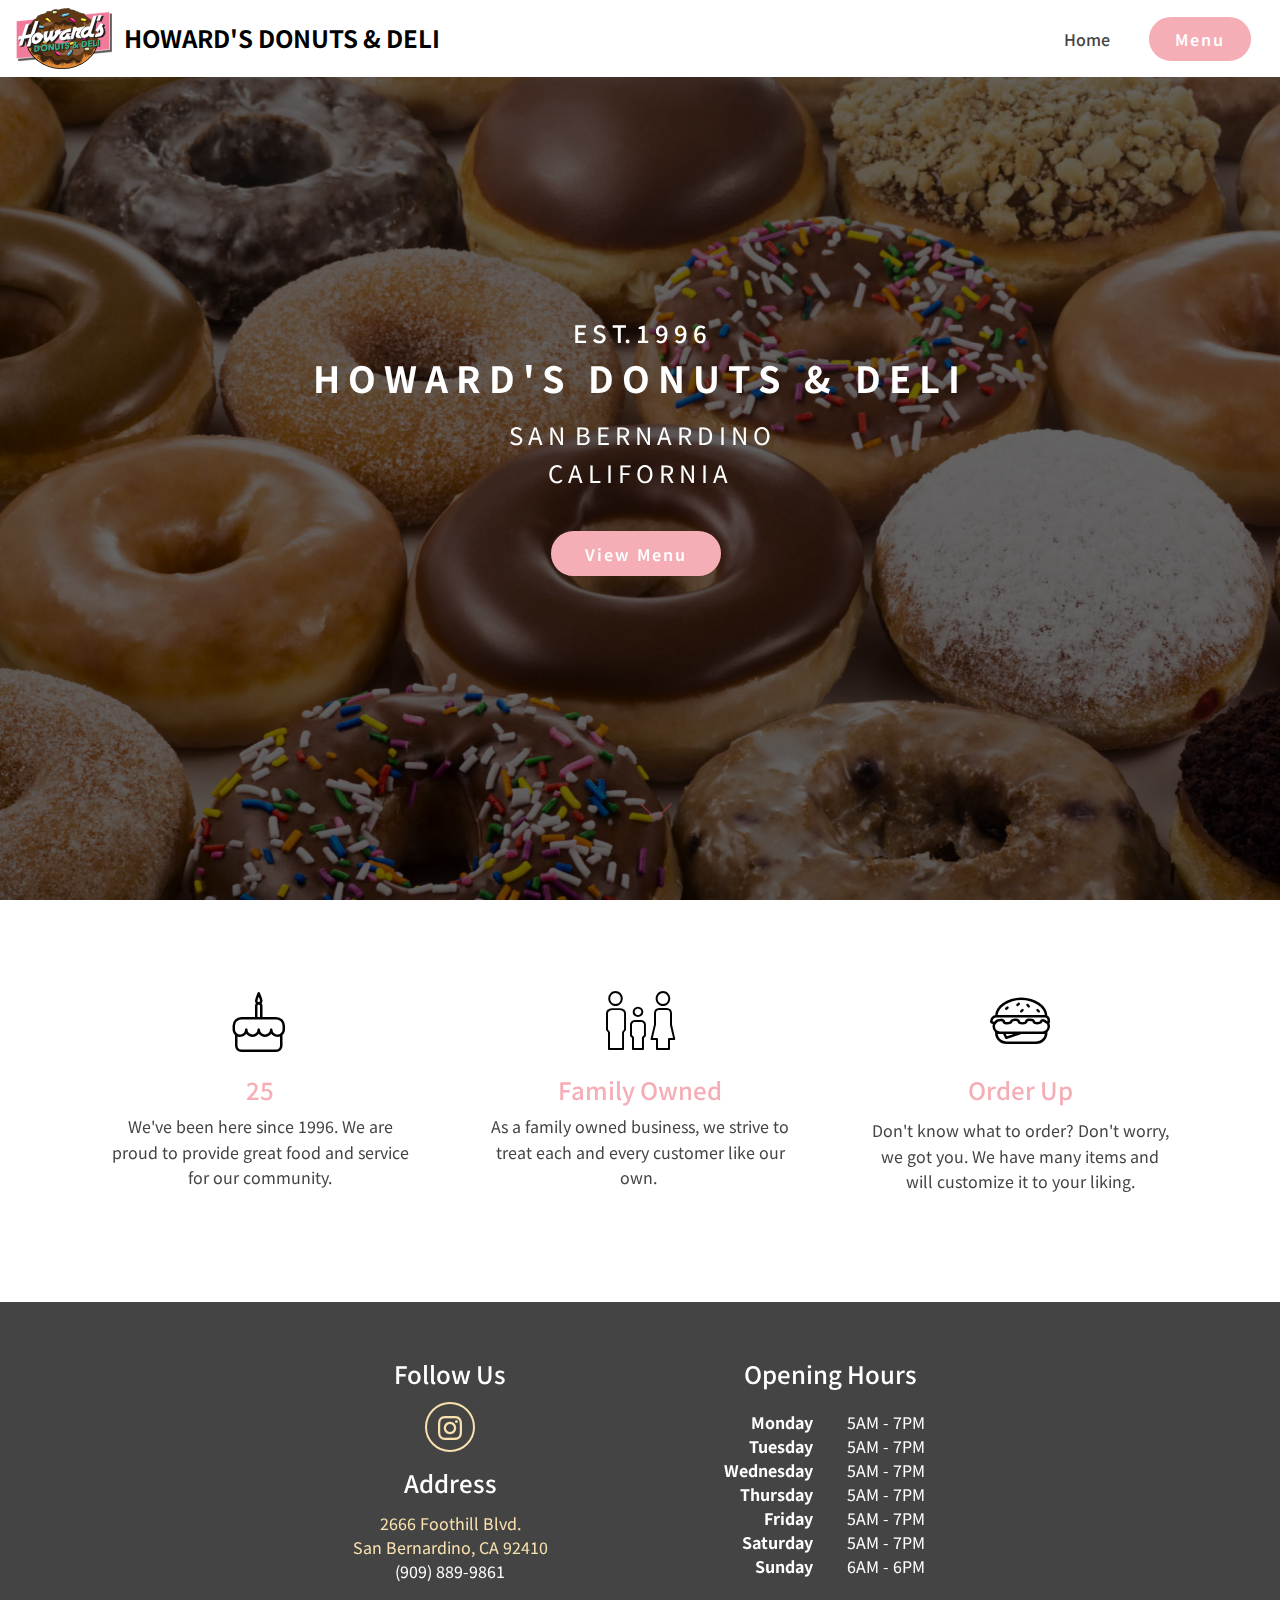
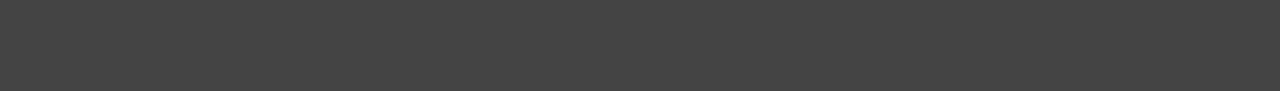
==== commit 3dc79762: "small fixes" ====
--- a/index.html
+++ b/index.html
@@ -8,13 +8,13 @@
   <meta name="twitter:card" content="summary_large_image"/>
   <meta name="twitter:image:src" content="assets/images/index-meta.svg">
   <meta property="og:image" content="assets/images/index-meta.svg">
-  <meta name="twitter:title" content="Home">
+  <meta name="twitter:title" content="Howard's Donuts & Deli">
   <meta name="viewport" content="width=device-width, initial-scale=1, minimum-scale=1">
   <link rel="shortcut icon" href="assets/images/logo-redesign.svg" type="image/x-icon">
-  <meta name="description" content="">
-  
-  
-  <title>Home</title>
+  <meta name="description" content="Howard's Donuts & Deli in San Bernardino, CA">
+  
+  
+  <title>Howard's Donuts & Deli</title>
   <link rel="stylesheet" href="assets/web/assets/mobirise-icons/mobirise-icons.css">
   <link rel="stylesheet" href="assets/icons-mind/style.css">
   <link rel="stylesheet" href="assets/icon54/style.css">
@@ -32,7 +32,16 @@
   
   
   
-  
+  <!-- Global site tag (gtag.js) - Google Analytics -->
+<script async src="https://www.googletagmanager.com/gtag/js?id=UA-164665940-1"></script>
+<script>
+  window.dataLayer = window.dataLayer || [];
+  function gtag(){dataLayer.push(arguments);}
+  gtag('js', new Date());
+
+  gtag('config', 'UA-164665940-1');
+</script>
+
 </head>
 <body>
   
@@ -108,7 +117,7 @@
                     <div class="card-box">
                         <h4 class="card-title mbr-fonts-style display-5">
                             25</h4>
-                        <p class="mbr-text mbr-fonts-style display-7">We've been here since 1996. We are proud to serve great food and service for our customers and community.</p>
+                        <p class="mbr-text mbr-fonts-style display-7">We've been here since 1996. We are proud to provide great food and service for our community.</p>
                     </div>
                 </div>
             </div>
@@ -122,7 +131,7 @@
                         <h4 class="card-title mbr-fonts-style display-5">
                             Family Owned</h4>
                         <p class="mbr-text mbr-fonts-style display-7">
-                           As a family owned business, we strive to treat each and every customer like family.&nbsp;</p>
+                           As a family owned business, we strive to treat each and every customer like our own.&nbsp;</p>
                     </div>
                 </div>
             </div>
@@ -192,7 +201,7 @@
                     <span>Sunday</span>
                 </div>
                 <div class="col-5 hours-column mbr-fonts-style align-left display-7">
-                    <span>5AM&nbsp; - 7PM</span>
+                    <span>5AM - 7PM</span>
                     <span><span style="font-size: 1rem; display: inline !important;">5AM  - 7PM
 </span></span><span><span style="font-size: 1rem; display: inline !important;">5AM  - 7PM
 </span></span><span><span style="font-size: 1rem; display: inline !important;">5AM  - 7PM
